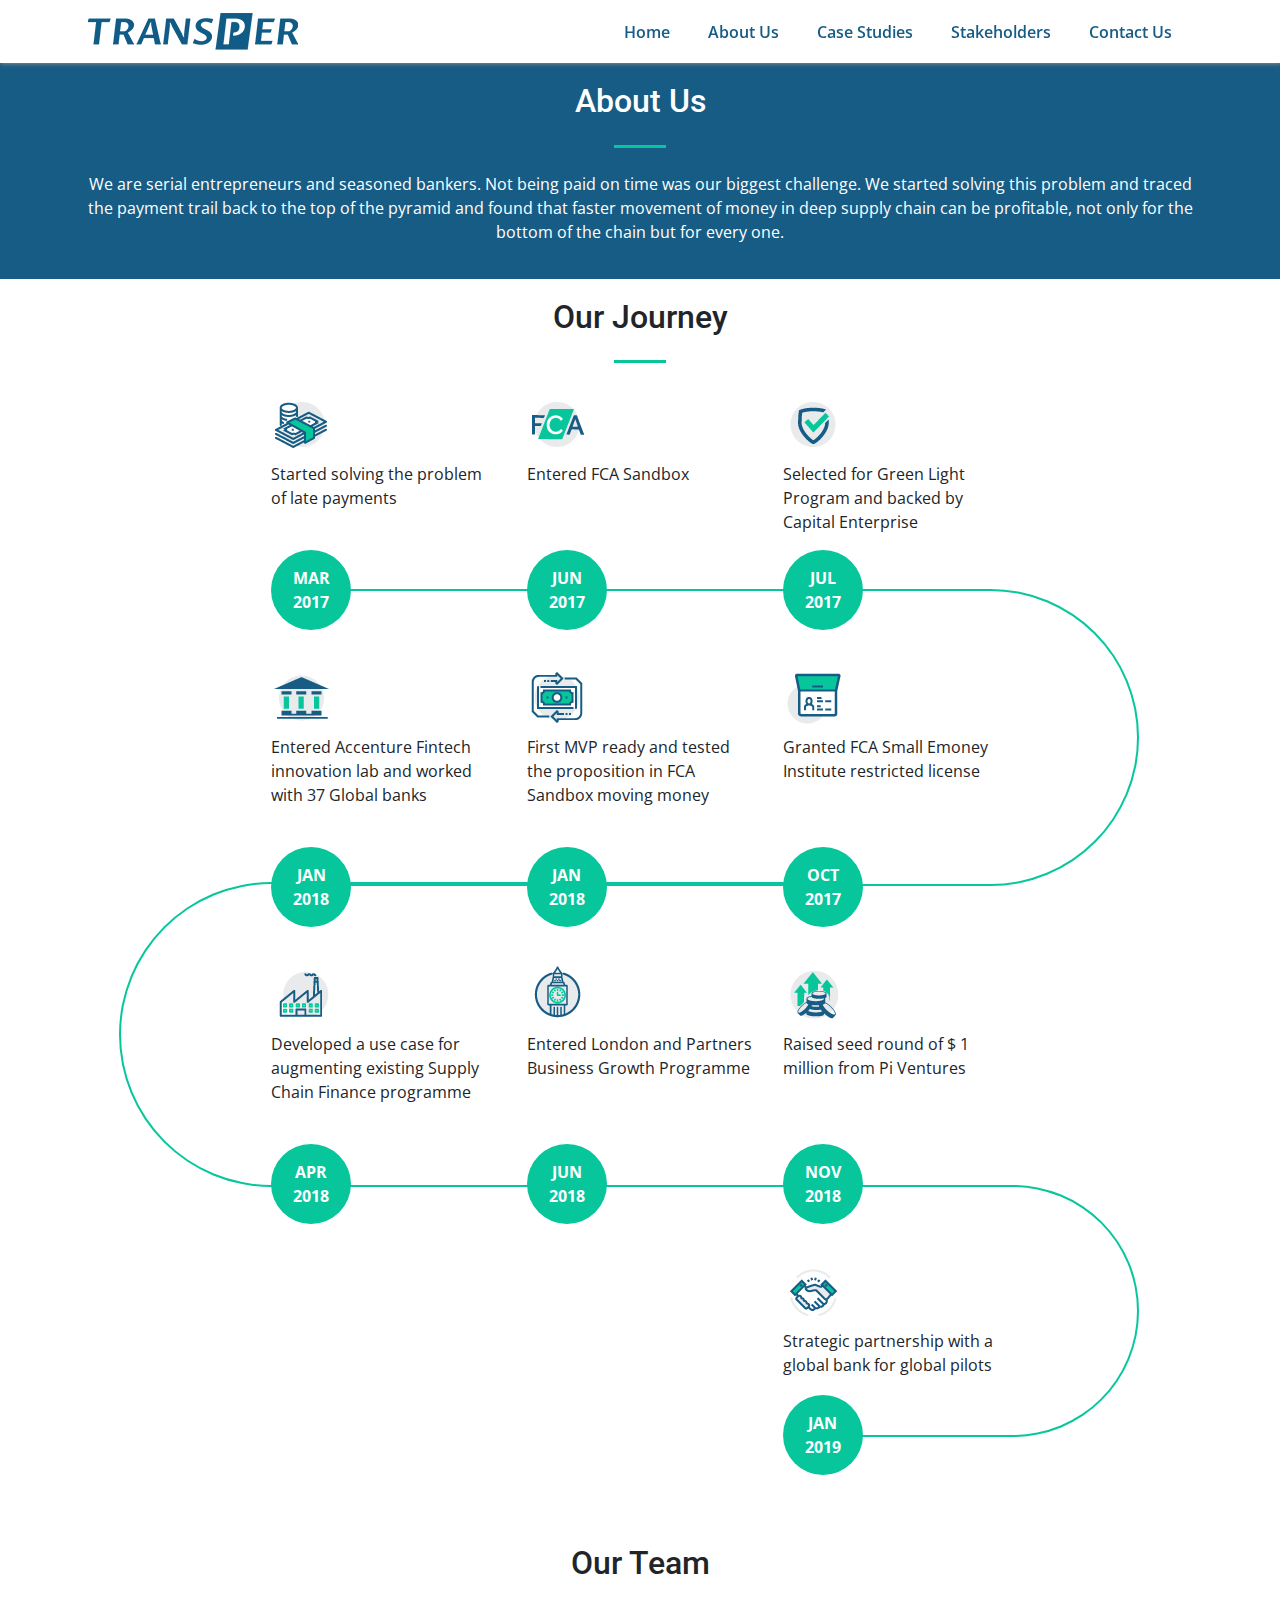
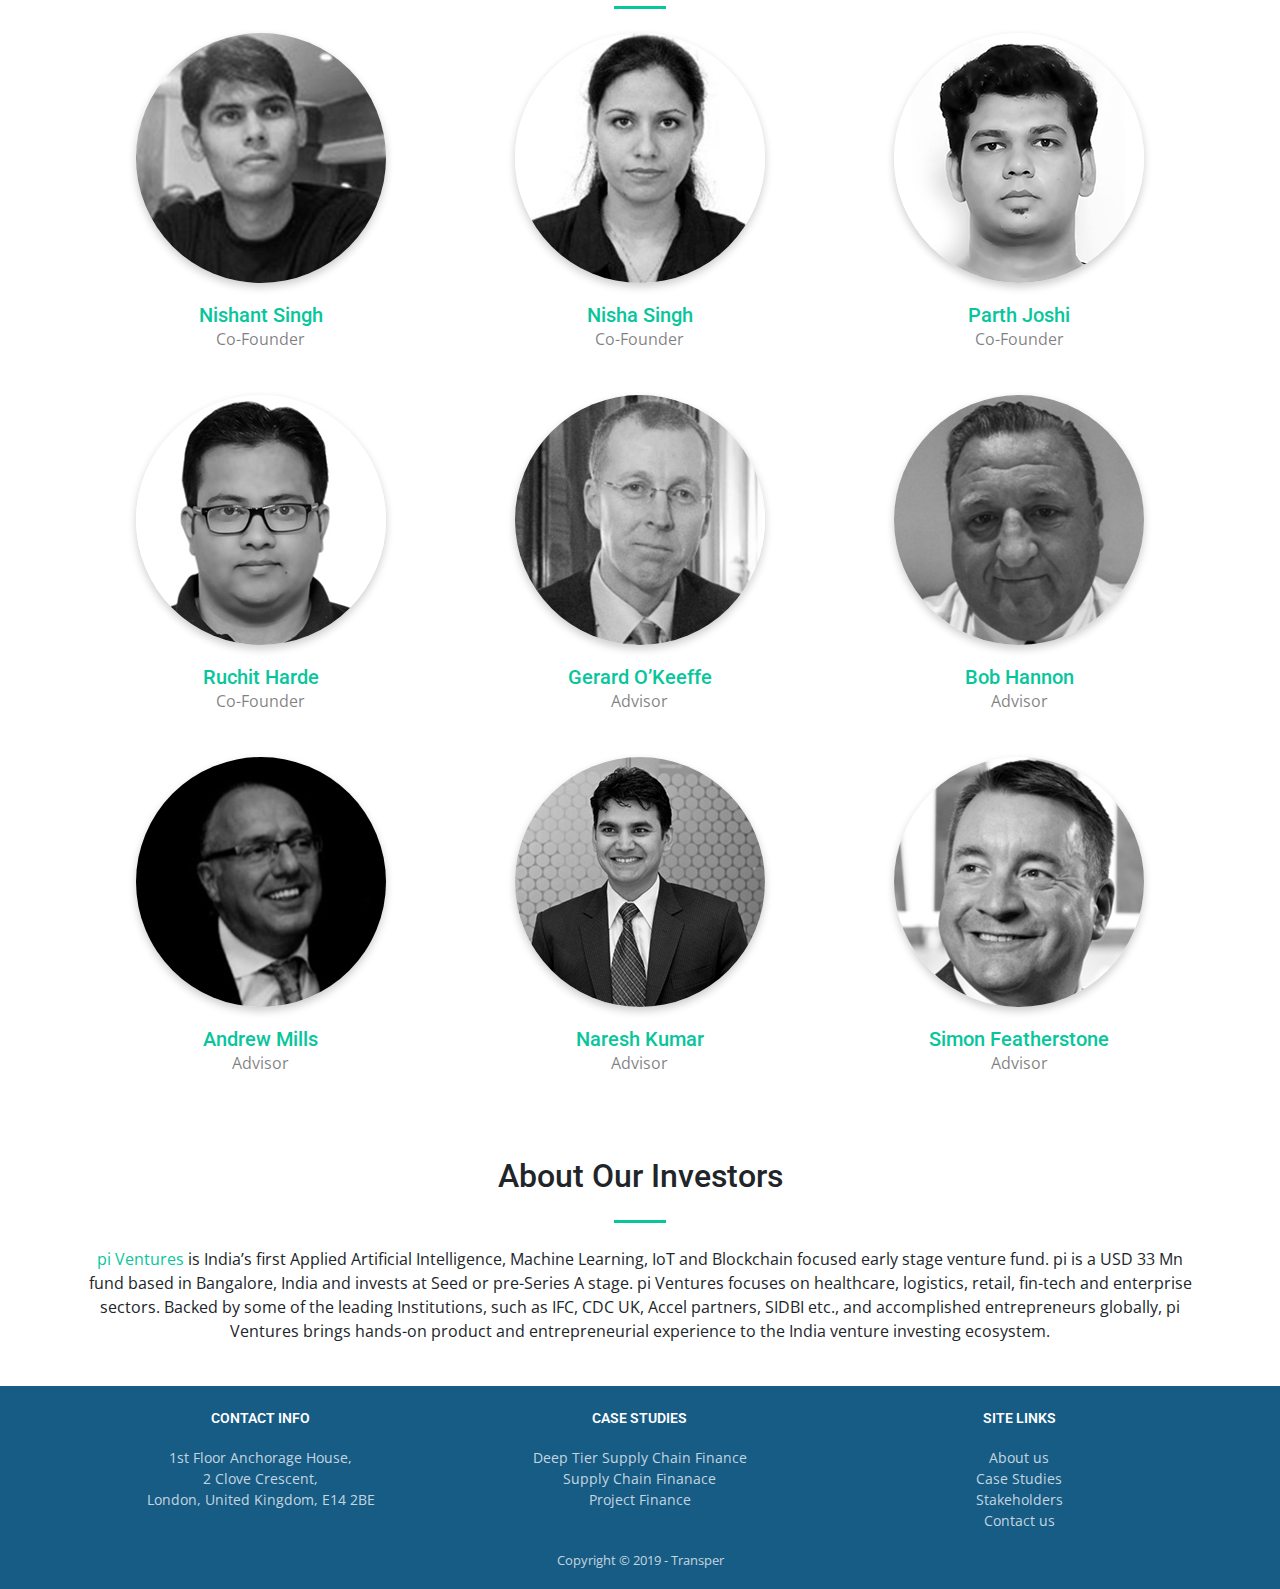
==== about-us.html @ e1b57c3a "Merge branch 'master' of https://github.com/teampumpkin/transper" ====
<!DOCTYPE html>
<html lang="en">

<head>

	<meta charset="utf-8">
	<meta name="viewport" content="width=device-width, initial-scale=1, shrink-to-fit=no">
	<meta name="description" content="">
	<meta name="author" content="">
	<link rel="shortcut icon" type="image/x-icon" href="./img/favicon.ico">
	<title>Transper</title>

	<!-- Font Awesome Icons -->
<!--	<link href="vendor/fontawesome-free/css/all.min.css" rel="stylesheet" type="text/css">-->
	<link href="https://fonts.googleapis.com/css?family=Roboto::400,600,700,800,300,100" rel="stylesheet">
	<link href="https://fonts.googleapis.com/css?family=Open+Sans:400,600,700,800,300,100" rel="stylesheet">
	<link href="css/creative.css" rel="stylesheet">
	<link media="screen and (max-device-width: 992px)" href="css/responsive.css" rel="stylesheet">

</head>

<style type="text/css">
	@media only screen and (min-width: 768px) {
		a.nav-link.js-scroll-trigger.remove-cursor {
			cursor: default !important;
			pointer-events: none !important;
		}
		.row.journeyTwo,
		.row.journeyFour {
			padding: 30px 0px;
		}
		.row.journeyOne,
		.row.journeyTwo,
		.row.journeyThree,
		.row.journeyFour {
			max-width: 768px;
			margin: 0 auto;
		}
		.journeyOne p.cta-text {
			min-height: 72px;
		}
		.journeyTwo p.cta-text,
		.journeyThree p.cta-text {
			min-height: 96px;
		}
		.sj-1,
		.sj-2,
		.sj-3,
		.sj-4 {
			position: relative;
			z-index: 2;
		}
		.sj-1::before {
			border: 2px solid #07c69b;
			border-radius: 0px 240px 240px 0px;
			content: '';
			width: 78%;
			display: block;
			min-height: 297px;
			position: absolute;
			top: 83%;
			right: 5%;
			border-left: 0px;
			z-index: 0;
		}
		.sj-2::before {
			border: 2px solid #07c69b;
			border-radius: 240px 0px 0px 240px;
			content: '';
			width: 65%;
			display: block;
			min-height: 305px;
			position: absolute;
			top: 77%;
			left: 3%;
			border-right: 0px;
			z-index: 0;
		}
		.sj-4::before {
			border: 2px solid #07c69b;
			border-radius: 0px 240px 240px 0px;
			content: '';
			width: 28%;
			display: block;
			min-height: 252px;
			position: absolute;
			top: -14%;
			right: 5%;
			border-left: 0px;
			z-index: 0;
		}
		p.cta-text {
			min-height: 50px;
		}
	}
	
	@media only screen and (max-width:768px) {
		.row.journeyOne .col-md-4,
		.row.journeyTwo .col-md-4,
		.row.journeyThree .col-md-4 {
			padding: 25px 0px;
		}
	}
	
	div#banner-text1 {
		width: 100%;
		background: #175c85;
		margin-top: 63px;
		padding: 1.2rem 0;
	}
	
	.dateSection {
		width: 80px;
		height: 80px;
		background: #07c69b;
		border-radius: 50%;
		color: #fff;
		font-weight: 700;
		text-align: center;
		padding-top: 16px;
	}
	
	section#team-section {
		padding: 1.2rem 0;
	}
			
		.team_membar .card-img-top {
			filter: gray;
			-webkit-filter: grayscale(1);
			filter: grayscale(1);
		}
	/*	Our Journey Section*/

</style>

<body id="page-top">
	<header id="header">
		<!-- Navigation -->
		<!--  <nav class="navbar navbar-expand-lg navbar-light fixed-top py-3" id="mainNav">
		</nav> -->
		<nav class="navbar navbar-expand-lg navbar-light fixed-top py-3 notHomePage" id="mainNav">
			<div class="container">
				<a class="navbar-brand" href="index.html"><img class="logo" src="./img/logo_final1.svg"></a>
				<button class="navbar-toggler navbar-toggler-right" type="button" data-toggle="collapse" data-target="#navbarResponsive" aria-controls="navbarResponsive" aria-expanded="false" aria-label="Toggle navigation">
					<span class="navbar-toggler-icon"></span>
				</button>
				<div class="collapse navbar-collapse" id="navbarResponsive">
					<ul class="navbar-nav ml-auto my-2 my-lg-0">
						<li class="nav-item">
							<a class="nav-link js-scroll-trigger bg-sweep-right" href="index.html">Home</a>
						</li>
						<li class="nav-item">
							<a class="nav-link js-scroll-trigger bg-sweep-right" href="about-us.html">About Us</a>
						</li>
						<li class="nav-item">
							<a class="nav-link js-scroll-trigger bg-sweep-right" href="case-studies.html">Case Studies</a>
						</li>
						<li class="nav-item">
							<a class="nav-link js-scroll-trigger bg-sweep-right" href="stakeholders-engagement.html">Stakeholders</a>
						</li>
						<li class="nav-item">
							<a class="nav-link js-scroll-trigger bg-sweep-right" href="contact-us.html">Contact Us</a>
						</li>
					</ul>
				</div>
			</div>
		</nav>
	</header>
	<!-- Masthead -->
	<header class="abtHead" id="">
		<div id="banner-text1">
			<div class="container">
				<h2 class="text-center mt-0 text-white">About Us</h2>
				<hr class="divider my-4">
				<p class="text-white text-center">
					We are serial entrepreneurs and seasoned bankers. Not being paid on time was our biggest challenge. We started solving this problem and traced the payment trail back to the top of the pyramid and found that faster movement of money in deep supply chain can be profitable, not only for the bottom of the chain but for every one.
				</p>
			</div>
		</div>
	</header>
	<!-----------------------team section ------------------->

	<section id="team-section" style="background: #fff; position: relative;">

		<div class="container">
			<div class="row">
				<div class="col-lg-12 align-self-end masthead">
					<h2 class="text-center mt-0">Our Journey</h2>
					<hr class="divider my-4">
				</div>
			</div>
		</div>
		<div class="container about-desktop">
			<div class="innerJourneySection">
				<div class="sj-1">
					<div class="row journeyOne">

						<div class="col-md-4">
							<div>
								<img src="img/journey/1.png" alt="Journey Icons" width="60">
								<p class="cta-text">Started solving the problem of late payments</p>
								<div class="dateSection">
									<span>MAR</span><br>
									<span>2017</span>
								</div>
							</div>
						</div>
						<div class="col-md-4">
							<img src="img/journey/2.png" alt="Journey Icons" width="60">
							<p class="cta-text">Entered FCA Sandbox</p>
							<div class="dateSection">
								<span>JUN</span><br>
								<span>2017</span>
							</div>
						</div>
						<div class="col-md-4">
							<img src="img/journey/3.png" alt="Journey Icons" width="60">
							<p class="cta-text">Selected for Green Light Program and backed by Capital Enterprise</p>
							<div class="dateSection">
								<span>JUL</span><br>
								<span>2017</span>
							</div>
						</div>
					</div>
				</div>
				<div class="sj-2">
					<div class="row journeyTwo">
						
						
						<div class="col-md-4">
							<img src="img/journey/6.png" alt="Journey Icons" width="60">
							<p class="cta-text">Entered Accenture Fintech innovation lab and worked with 37 Global banks</p>
							<div class="dateSection">
								<span>JAN</span><br>
								<span>2018</span>
							</div>
						</div>
						<div class="col-md-4">
							<img src="img/journey/5.png" alt="Journey Icons" width="60">
							<p class="cta-text">First MVP ready and tested the proposition in FCA Sandbox moving money</p>
							<div class="dateSection">
								<span>JAN</span><br>
								<span>2018</span>
							</div>
						</div>
						<div class="col-md-4">
							<div>
								<img src="img/journey/4.png" alt="Journey Icons" width="60">
								<p class="cta-text">Granted FCA Small Emoney Institute restricted license</p>
								<div class="dateSection">
									<span>OCT</span><br>
									<span>2017</span>
								</div>
							</div>
						</div>
					</div>
				</div>
				<div class="sj-3">
					<div class="row journeyThree">
						<div class="col-md-4">
							<div>
								<img src="img/journey/7.png" alt="Journey Icons" width="60">
								<p class="cta-text">Developed a use case for augmenting existing Supply Chain Finance programme</p>
								<div class="dateSection">
									<span>APR</span><br>
									<span>2018</span>
								</div>
							</div>
						</div>
						<div class="col-md-4">
							<img src="img/journey/8.png" alt="Journey Icons" width="60">
							<p class="cta-text">Entered London and Partners Business Growth Programme</p>
							<div class="dateSection">
								<span>JUN</span><br>
								<span>2018</span>
							</div>
						</div>
						<div class="col-md-4">
							<img src="img/journey/9.png" alt="Journey Icons" width="60">
							<p class="cta-text">Raised seed round of $ 1 million from Pi Ventures</p>
							<div class="dateSection">
								<span>NOV</span><br>
								<span>2018</span>
							</div>
						</div>
					</div>
				</div>
				<div class="sj-4">
					<div class="row journeyFour">
						<div class="col-md-4"></div>
						<div class="col-md-4"></div>
						<div class="col-md-4">
							<div>
								<img src="img/journey/10.png" alt="Journey Icons" width="60">
								<p class="cta-text">Strategic partnership with a global bank for global pilots</p>
								<div class="dateSection">
									<span>JAN</span><br>
									<span>2019</span>
								</div>
							</div>
						</div>
					</div>
				</div>
			</div>
		</div>
	</section>
	<!-- our team -->

	<section class="page-section" id="ourteam">
		<div class="col-lg-12 align-self-end masthead">
			<h2 class="text-center mt-0">Our Team</h2>
			<hr class="divider my-4">
		</div>
		<!-- Page Content -->
		<div class="container">
			<div class="row">
				<!-- Team Member 1 -->
				<div class="col-xl-4 col-md-6 mb-4">
					<div class="card border-0  team_membar">
						<a href="https://www.linkedin.com/in/7nishantt/" target="_blank">
							<img src="img/team/final/Nishant-Profile-Pic.jpg" class="card-img-top" alt="Nishant Singh Founder of Transper">
							<div class="card-body text-center">
								<h5 class="card-title mb-0">Nishant Singh</h5>
								<div class="card-text text-black-50">Co-Founder</div>
							</div>
						</a>
					</div>
				</div>
				<!-- Team Member 2 -->
				<div class="col-xl-4 col-md-6 mb-4">
					<div class="card border-0  team_membar">
						<a href="https://www.linkedin.com/in/nishatsingh/" target="_blank">
							<img src="img/team/final/Nisha-Profile-Pic.jpg" class="card-img-top" alt="Nisha Singh Co-Founder & Director of Transper">
							<div class="card-body text-center">
								<h5 class="card-title mb-0">Nisha Singh</h5>
								<div class="card-text text-black-50"> Co-Founder</div>
							</div>
						</a>
					</div>
				</div>
				
				<!-- Team Member 3 -->
				<div class="col-xl-4 col-md-6 mb-4">
					<div class="card border-0  team_membar">
						<a href="https://www.linkedin.com/company/transper/about/" target="_blank">
							<img src="img/team/final/Parth.jpg" class="card-img-top" alt="Parth Joshi Co-founder of Transper">
							<div class="card-body text-center">
								<h5 class="card-title mb-0"> Parth Joshi</h5>
								<div class="card-text text-black-50">Co-Founder </div>
							</div>
						</a>
					</div>
				</div>
				
				<!-- Team Member 4 -->
				<div class="col-xl-4 col-md-6 mb-4">
					<div class="card border-0  team_membar">
						<a href="https://www.linkedin.com/company/transper/about/" target="_blank">
							<img src="img/team/final/Ruchit.jpg" class="card-img-top" alt="Ruchit Harde Co-founder of Transper">
							<div class="card-body text-center">
								<h5 class="card-title mb-0"> Ruchit Harde</h5>
								<div class="card-text text-black-50">Co-Founder</div>
							</div>
						</a>
					</div>
				</div>
				
				<!-- Team Member 5 -->
				<div class="col-xl-4 col-md-6 mb-4">
					<div class="card border-0  team_membar">
						<a href="https://www.linkedin.com/in/gerokeeffe/?originalSubdomain=uk" target="_blank">
							<img src="img/team/final/Gerard.jpg" class="card-img-top" alt="Gerard O'Keeffe Advisor of Transper">
							<div class="card-body text-center">
								<h5 class="card-title mb-0">Gerard O&#146;Keeffe</h5>
								<div class="card-text text-black-50">Advisor</div>
							</div>
						</a>
					</div>
				</div>
				
				<!-- Team Member 6 -->
				<div class="col-xl-4 col-md-6 mb-4">
					<div class="card border-0  team_membar">
						<a href="https://www.linkedin.com/in/bob-hannon-92151715/" target="_blank">
							<img src="img/team/final/Bob.jpg" class="card-img-top" alt=" Bob Hannon Advisor of Transper">
							<div class="card-body text-center">
								<h5 class="card-title mb-0"> Bob Hannon</h5>
								<div class="card-text text-black-50">Advisor</div>
							</div>
						</a>
					</div>
				</div>
				<!-- Team Member 7 -->
				<div class="col-xl-4 col-md-6 mb-4">
					<div class="card border-0  team_membar">
						<a href="https://www.linkedin.com/in/andrew-mills-688238/" target="_blank">
							<img src="img/team/final/Andrew.jpg" class="card-img-top" alt="Andrew Mills Advisor of Transper">
							<div class="card-body text-center">
								<h5 class="card-title mb-0">Andrew Mills</h5>
								<div class="card-text text-black-50">Advisor</div>
							</div>
						</a>
					</div>
				</div>
				<!-- Team Member 8 -->
				<div class="col-xl-4 col-md-6 mb-4">
					<div class="card border-0  team_membar">
						<a href="https://www.linkedin.com/in/nareshkumar82/" target="_blank">
							<img src="img/team/final/Naresh-Kumar.jpg" class="card-img-top" alt="Naresh Kumar Advisor of Transper">
							<div class="card-body text-center">
								<h5 class="card-title mb-0">Naresh Kumar</h5>
								<div class="card-text text-black-50">Advisor</div>
							</div>
						</a>
					</div>
				</div>
				<!-- Team Member 9 -->
				<div class="col-xl-4 col-md-6 mb-4">
					<div class="card border-0  team_membar">
						<a href="https://www.linkedin.com/in/simon-featherstone-93b14552/" target="_blank">
							<img src="img/team/final/simon-featherstone.jpg" class="card-img-top" alt="Simon Featherstone Advisor of Transper">
							<div class="card-body text-center">
								<h5 class="card-title mb-0">Simon Featherstone</h5>
								<div class="card-text text-black-50">Advisor</div>
							</div>
						</a>
					</div>
				</div>
			</div>
			<!-- /.row -->
		</div>
	</section>

	<!-- our team -->

	<!-- /.container -->
	<section class="page-section" id="about">
		<div class="col-lg-12 align-self-end masthead">
			<h2 class="text-center mt-0">About Our Investors</h2>
			<hr class="divider my-4">
		</div>
		<div class="container">
			<div class="row justify-content-center">
				<div class="col-sm-12 ">
					<div class="row">
						<div class="col-lg-12 text-center">
							<p class="mb-4"><a href="http://www.piventures.in/" target="_blank">pi Ventures</a> is India’s first Applied Artificial Intelligence, Machine Learning, IoT and Blockchain focused early stage venture fund. pi is a USD 33 Mn fund based in Bangalore, India and invests at Seed or pre-Series A stage. pi Ventures focuses on healthcare, logistics, retail, fin-tech and enterprise sectors. Backed by some of the leading Institutions, such as IFC, CDC UK, Accel partners, SIDBI etc., and accomplished entrepreneurs globally, pi Ventures brings hands-on product and entrepreneurial experience to the India venture investing ecosystem.
							</p>

						</div>
					</div>
				</div>
			</div>
		</div>
	</section>
	<!-- Footer -->
	<footer class="bg-black py-5" id="footer">
		<div class="container">
				<div class="row">
					<div class="col-sm-4">
						<div class="footercontent">
							<h5 class="text-white">CONTACT INFO</h5>
							<p class="text-white-75">1st Floor Anchorage House, <br>2 Clove Crescent, <br>London, United Kingdom, E14 2BE</p>
						</div>
					</div>

					<div class="col-sm-4">
						<div class="footercontent footer-sec-2">
							<h5 class="text-white">CASE STUDIES</h5>
							<ul class="text-white-75">
								<li><a href="case-studies.html#transper-dtf" class="text-white-75">Deep Tier Supply Chain Finance</a></li>
								<li><a href="case-studies.html#transper-scf" class="text-white-75">Supply Chain Finanace</a></li>
								<li><a href="case-studies.html#transper-pf" class="text-white-75">Project Finance</a></li>
							</ul>
						</div>
					</div>

					<div class="col-sm-4">
						<div class="footercontent footer-sec-2">
							<h5 class="text-white">Site Links</h5>
							<ul class="text-white-75">
								<li><a href="about-us.html" class="text-white-75">About us</a></li>
								<li><a href="case-studies.html" class="text-white-75">Case Studies</a></li>
								<li><a href="stakeholders-engagement.html" class="text-white-75">Stakeholders</a></li>
								<li><a href="contact-us.html" class="text-white-75">Contact us</a></li>
							</ul>
						</div>
					</div>
				</div>
			<div class="small text-white-75 text-center">Copyright &copy; 2019 - Transper</div>
		</div>
	</footer>
	<!-- footer ends -->
	<!-- Bootstrap core JavaScript -->
	<script src="vendor/jquery/jquery.min.js"></script>
	<script src="vendor/bootstrap/js/bootstrap.bundle.min.js"></script>
	<script src="js/creative.js"></script>
</body>
</html>
---- vendor/fontawesome-free/css/all.min.css ----
.fa,.fab,.fal,.far,.fas{-moz-osx-font-smoothing:grayscale;-webkit-font-smoothing:antialiased;display:inline-block;font-style:normal;font-variant:normal;text-rendering:auto;line-height:1}.fa-lg{font-size:1.33333em;line-height:.75em;vertical-align:-.0667em}.fa-xs{font-size:.75em}.fa-sm{font-size:.875em}.fa-1x{font-size:1em}.fa-2x{font-size:2em}.fa-3x{font-size:3em}.fa-4x{font-size:4em}.fa-5x{font-size:5em}.fa-6x{font-size:6em}.fa-7x{font-size:7em}.fa-8x{font-size:8em}.fa-9x{font-size:9em}.fa-10x{font-size:10em}.fa-fw{text-align:center;width:1.25em}.fa-ul{list-style-type:none;margin-left:2.5em;padding-left:0}.fa-ul>li{position:relative}.fa-li{left:-2em;position:absolute;text-align:center;width:2em;line-height:inherit}.fa-border{border:.08em solid #eee;border-radius:.1em;padding:.2em .25em .15em}.fa-pull-left{float:left}.fa-pull-right{float:right}.fa.fa-pull-left,.fab.fa-pull-left,.fal.fa-pull-left,.far.fa-pull-left,.fas.fa-pull-left{margin-right:.3em}.fa.fa-pull-right,.fab.fa-pull-right,.fal.fa-pull-right,.far.fa-pull-right,.fas.fa-pull-right{margin-left:.3em}.fa-spin{animation:fa-spin 2s infinite linear}.fa-pulse{animation:fa-spin 1s infinite steps(8)}@keyframes fa-spin{0%{transform:rotate(0deg)}to{transform:rotate(1turn)}}.fa-rotate-90{-ms-filter:"progid:DXImageTransform.Microsoft.BasicImage(rotation=1)";transform:rotate(90deg)}.fa-rotate-180{-ms-filter:"progid:DXImageTransform.Microsoft.BasicImage(rotation=2)";transform:rotate(180deg)}.fa-rotate-270{-ms-filter:"progid:DXImageTransform.Microsoft.BasicImage(rotation=3)";transform:rotate(270deg)}.fa-flip-horizontal{-ms-filter:"progid:DXImageTransform.Microsoft.BasicImage(rotation=0, mirror=1)";transform:scaleX(-1)}.fa-flip-vertical{transform:scaleY(-1)}.fa-flip-both,.fa-flip-horizontal.fa-flip-vertical,.fa-flip-vertical{-ms-filter:"progid:DXImageTransform.Microsoft.BasicImage(rotation=2, mirror=1)"}.fa-flip-both,.fa-flip-horizontal.fa-flip-vertical{transform:scale(-1)}:root .fa-flip-both,:root .fa-flip-horizontal,:root .fa-flip-vertical,:root .fa-rotate-90,:root .fa-rotate-180,:root .fa-rotate-270{filter:none}.fa-stack{display:inline-block;height:2em;line-height:2em;position:relative;vertical-align:middle;width:2.5em}.fa-stack-1x,.fa-stack-2x{left:0;position:absolute;text-align:center;width:100%}.fa-stack-1x{line-height:inherit}.fa-stack-2x{font-size:2em}.fa-inverse{color:#fff}.fa-500px:before{content:"\f26e"}.fa-accessible-icon:before{content:"\f368"}.fa-accusoft:before{content:"\f369"}.fa-acquisitions-incorporated:before{content:"\f6af"}.fa-ad:before{content:"\f641"}.fa-address-book:before{content:"\f2b9"}.fa-address-card:before{content:"\f2bb"}.fa-adjust:before{content:"\f042"}.fa-adn:before{content:"\f170"}.fa-adobe:before{content:"\f778"}.fa-adversal:before{content:"\f36a"}.fa-affiliatetheme:before{content:"\f36b"}.fa-air-freshener:before{content:"\f5d0"}.fa-algolia:before{content:"\f36c"}.fa-align-center:before{content:"\f037"}.fa-align-justify:before{content:"\f039"}.fa-align-left:before{content:"\f036"}.fa-align-right:before{content:"\f038"}.fa-alipay:before{content:"\f642"}.fa-allergies:before{content:"\f461"}.fa-amazon:before{content:"\f270"}.fa-amazon-pay:before{content:"\f42c"}.fa-ambulance:before{content:"\f0f9"}.fa-american-sign-language-interpreting:before{content:"\f2a3"}.fa-amilia:before{content:"\f36d"}.fa-anchor:before{content:"\f13d"}.fa-android:before{content:"\f17b"}.fa-angellist:before{content:"\f209"}.fa-angle-double-down:before{content:"\f103"}.fa-angle-double-left:before{content:"\f100"}.fa-angle-double-right:before{content:"\f101"}.fa-angle-double-up:before{content:"\f102"}.fa-angle-down:before{content:"\f107"}.fa-angle-left:before{content:"\f104"}.fa-angle-right:before{content:"\f105"}.fa-angle-up:before{content:"\f106"}.fa-angry:before{content:"\f556"}.fa-angrycreative:before{content:"\f36e"}.fa-angular:before{content:"\f420"}.fa-ankh:before{content:"\f644"}.fa-app-store:before{content:"\f36f"}.fa-app-store-ios:before{content:"\f370"}.fa-apper:before{content:"\f371"}.fa-apple:before{content:"\f179"}.fa-apple-alt:before{content:"\f5d1"}.fa-apple-pay:before{content:"\f415"}.fa-archive:before{content:"\f187"}.fa-archway:before{content:"\f557"}.fa-arrow-alt-circle-down:before{content:"\f358"}.fa-arrow-alt-circle-left:before{content:"\f359"}.fa-arrow-alt-circle-right:before{content:"\f35a"}.fa-arrow-alt-circle-up:before{content:"\f35b"}.fa-arrow-circle-down:before{content:"\f0ab"}.fa-arrow-circle-left:before{content:"\f0a8"}.fa-arrow-circle-right:before{content:"\f0a9"}.fa-arrow-circle-up:before{content:"\f0aa"}.fa-arrow-down:before{content:"\f063"}.fa-arrow-left:before{content:"\f060"}.fa-arrow-right:before{content:"\f061"}.fa-arrow-up:before{content:"\f062"}.fa-arrows-alt:before{content:"\f0b2"}.fa-arrows-alt-h:before{content:"\f337"}.fa-arrows-alt-v:before{content:"\f338"}.fa-artstation:before{content:"\f77a"}.fa-assistive-listening-systems:before{content:"\f2a2"}.fa-asterisk:before{content:"\f069"}.fa-asymmetrik:before{content:"\f372"}.fa-at:before{content:"\f1fa"}.fa-atlas:before{content:"\f558"}.fa-atlassian:before{content:"\f77b"}.fa-atom:before{content:"\f5d2"}.fa-audible:before{content:"\f373"}.fa-audio-description:before{content:"\f29e"}.fa-autoprefixer:before{content:"\f41c"}.fa-avianex:before{content:"\f374"}.fa-aviato:before{content:"\f421"}.fa-award:before{content:"\f559"}.fa-aws:before{content:"\f375"}.fa-baby:before{content:"\f77c"}.fa-baby-carriage:before{content:"\f77d"}.fa-backspace:before{content:"\f55a"}.fa-backward:before{content:"\f04a"}.fa-bacon:before{content:"\f7e5"}.fa-balance-scale:before{content:"\f24e"}.fa-ban:before{content:"\f05e"}.fa-band-aid:before{content:"\f462"}.fa-bandcamp:before{content:"\f2d5"}.fa-barcode:before{content:"\f02a"}.fa-bars:before{content:"\f0c9"}.fa-baseball-ball:before{content:"\f433"}.fa-basketball-ball:before{content:"\f434"}.fa-bath:before{content:"\f2cd"}.fa-battery-empty:before{content:"\f244"}.fa-battery-full:before{content:"\f240"}.fa-battery-half:before{content:"\f242"}.fa-battery-quarter:before{content:"\f243"}.fa-battery-three-quarters:before{content:"\f241"}.fa-bed:before{content:"\f236"}.fa-beer:before{content:"\f0fc"}.fa-behance:before{content:"\f1b4"}.fa-behance-square:before{content:"\f1b5"}.fa-bell:before{content:"\f0f3"}.fa-bell-slash:before{content:"\f1f6"}.fa-bezier-curve:before{content:"\f55b"}.fa-bible:before{content:"\f647"}.fa-bicycle:before{content:"\f206"}.fa-bimobject:before{content:"\f378"}.fa-binoculars:before{content:"\f1e5"}.fa-biohazard:before{content:"\f780"}.fa-birthday-cake:before{content:"\f1fd"}.fa-bitbucket:before{content:"\f171"}.fa-bitcoin:before{content:"\f379"}.fa-bity:before{content:"\f37a"}.fa-black-tie:before{content:"\f27e"}.fa-blackberry:before{content:"\f37b"}.fa-blender:before{content:"\f517"}.fa-blender-phone:before{content:"\f6b6"}.fa-blind:before{content:"\f29d"}.fa-blog:before{content:"\f781"}.fa-blogger:before{content:"\f37c"}.fa-blogger-b:before{content:"\f37d"}.fa-bluetooth:before{content:"\f293"}.fa-bluetooth-b:before{content:"\f294"}.fa-bold:before{content:"\f032"}.fa-bolt:before{content:"\f0e7"}.fa-bomb:before{content:"\f1e2"}.fa-bone:before{content:"\f5d7"}.fa-bong:before{content:"\f55c"}.fa-book:before{content:"\f02d"}.fa-book-dead:before{content:"\f6b7"}.fa-book-medical:before{content:"\f7e6"}.fa-book-open:before{content:"\f518"}.fa-book-reader:before{content:"\f5da"}.fa-bookmark:before{content:"\f02e"}.fa-bowling-ball:before{content:"\f436"}.fa-box:before{content:"\f466"}.fa-box-open:before{content:"\f49e"}.fa-boxes:before{content:"\f468"}.fa-braille:before{content:"\f2a1"}.fa-brain:before{content:"\f5dc"}.fa-bread-slice:before{content:"\f7ec"}.fa-briefcase:before{content:"\f0b1"}.fa-briefcase-medical:before{content:"\f469"}.fa-broadcast-tower:before{content:"\f519"}.fa-broom:before{content:"\f51a"}.fa-brush:before{content:"\f55d"}.fa-btc:before{content:"\f15a"}.fa-bug:before{content:"\f188"}.fa-building:before{content:"\f1ad"}.fa-bullhorn:before{content:"\f0a1"}.fa-bullseye:before{content:"\f140"}.fa-burn:before{content:"\f46a"}.fa-buromobelexperte:before{content:"\f37f"}.fa-bus:before{content:"\f207"}.fa-bus-alt:before{content:"\f55e"}.fa-business-time:before{content:"\f64a"}.fa-buysellads:before{content:"\f20d"}.fa-calculator:before{content:"\f1ec"}.fa-calendar:before{content:"\f133"}.fa-calendar-alt:before{content:"\f073"}.fa-calendar-check:before{content:"\f274"}.fa-calendar-day:before{content:"\f783"}.fa-calendar-minus:before{content:"\f272"}.fa-calendar-plus:before{content:"\f271"}.fa-calendar-times:before{content:"\f273"}.fa-calendar-week:before{content:"\f784"}.fa-camera:before{content:"\f030"}.fa-camera-retro:before{content:"\f083"}.fa-campground:before{content:"\f6bb"}.fa-canadian-maple-leaf:before{content:"\f785"}.fa-candy-cane:before{content:"\f786"}.fa-cannabis:before{content:"\f55f"}.fa-capsules:before{content:"\f46b"}.fa-car:before{content:"\f1b9"}.fa-car-alt:before{content:"\f5de"}.fa-car-battery:before{content:"\f5df"}.fa-car-crash:before{content:"\f5e1"}.fa-car-side:before{content:"\f5e4"}.fa-caret-down:before{content:"\f0d7"}.fa-caret-left:before{content:"\f0d9"}.fa-caret-right:before{content:"\f0da"}.fa-caret-square-down:before{content:"\f150"}.fa-caret-square-left:before{content:"\f191"}.fa-caret-square-right:before{content:"\f152"}.fa-caret-square-up:before{content:"\f151"}.fa-caret-up:before{content:"\f0d8"}.fa-carrot:before{content:"\f787"}.fa-cart-arrow-down:before{content:"\f218"}.fa-cart-plus:before{content:"\f217"}.fa-cash-register:before{content:"\f788"}.fa-cat:before{content:"\f6be"}.fa-cc-amazon-pay:before{content:"\f42d"}.fa-cc-amex:before{content:"\f1f3"}.fa-cc-apple-pay:before{content:"\f416"}.fa-cc-diners-club:before{content:"\f24c"}.fa-cc-discover:before{content:"\f1f2"}.fa-cc-jcb:before{content:"\f24b"}.fa-cc-mastercard:before{content:"\f1f1"}.fa-cc-paypal:before{content:"\f1f4"}.fa-cc-stripe:before{content:"\f1f5"}.fa-cc-visa:before{content:"\f1f0"}.fa-centercode:before{content:"\f380"}.fa-centos:before{content:"\f789"}.fa-certificate:before{content:"\f0a3"}.fa-chair:before{content:"\f6c0"}.fa-chalkboard:before{content:"\f51b"}.fa-chalkboard-teacher:before{content:"\f51c"}.fa-charging-station:before{content:"\f5e7"}.fa-chart-area:before{content:"\f1fe"}.fa-chart-bar:before{content:"\f080"}.fa-chart-line:before{content:"\f201"}.fa-chart-pie:before{content:"\f200"}.fa-check:before{content:"\f00c"}.fa-check-circle:before{content:"\f058"}.fa-check-double:before{content:"\f560"}.fa-check-square:before{content:"\f14a"}.fa-cheese:before{content:"\f7ef"}.fa-chess:before{content:"\f439"}.fa-chess-bishop:before{content:"\f43a"}.fa-chess-board:before{content:"\f43c"}.fa-chess-king:before{content:"\f43f"}.fa-chess-knight:before{content:"\f441"}.fa-chess-pawn:before{content:"\f443"}.fa-chess-queen:before{content:"\f445"}.fa-chess-rook:before{content:"\f447"}.fa-chevron-circle-down:before{content:"\f13a"}.fa-chevron-circle-left:before{content:"\f137"}.fa-chevron-circle-right:before{content:"\f138"}.fa-chevron-circle-up:before{content:"\f139"}.fa-chevron-down:before{content:"\f078"}.fa-chevron-left:before{content:"\f053"}.fa-chevron-right:before{content:"\f054"}.fa-chevron-up:before{content:"\f077"}.fa-child:before{content:"\f1ae"}.fa-chrome:before{content:"\f268"}.fa-church:before{content:"\f51d"}.fa-circle:before{content:"\f111"}.fa-circle-notch:before{content:"\f1ce"}.fa-city:before{content:"\f64f"}.fa-clinic-medical:before{content:"\f7f2"}.fa-clipboard:before{content:"\f328"}.fa-clipboard-check:before{content:"\f46c"}.fa-clipboard-list:before{content:"\f46d"}.fa-clock:before{content:"\f017"}.fa-clone:before{content:"\f24d"}.fa-closed-captioning:before{content:"\f20a"}.fa-cloud:before{content:"\f0c2"}.fa-cloud-download-alt:before{content:"\f381"}.fa-cloud-meatball:before{content:"\f73b"}.fa-cloud-moon:before{content:"\f6c3"}.fa-cloud-moon-rain:before{content:"\f73c"}.fa-cloud-rain:before{content:"\f73d"}.fa-cloud-showers-heavy:before{content:"\f740"}.fa-cloud-sun:before{content:"\f6c4"}.fa-cloud-sun-rain:before{content:"\f743"}.fa-cloud-upload-alt:before{content:"\f382"}.fa-cloudscale:before{content:"\f383"}.fa-cloudsmith:before{content:"\f384"}.fa-cloudversify:before{content:"\f385"}.fa-cocktail:before{content:"\f561"}.fa-code:before{content:"\f121"}.fa-code-branch:before{content:"\f126"}.fa-codepen:before{content:"\f1cb"}.fa-codiepie:before{content:"\f284"}.fa-coffee:before{content:"\f0f4"}.fa-cog:before{content:"\f013"}.fa-cogs:before{content:"\f085"}.fa-coins:before{content:"\f51e"}.fa-columns:before{content:"\f0db"}.fa-comment:before{content:"\f075"}.fa-comment-alt:before{content:"\f27a"}.fa-comment-dollar:before{content:"\f651"}.fa-comment-dots:before{content:"\f4ad"}.fa-comment-medical:before{content:"\f7f5"}.fa-comment-slash:before{content:"\f4b3"}.fa-comments:before{content:"\f086"}.fa-comments-dollar:before{content:"\f653"}.fa-compact-disc:before{content:"\f51f"}.fa-compass:before{content:"\f14e"}.fa-compress:before{content:"\f066"}.fa-compress-arrows-alt:before{content:"\f78c"}.fa-concierge-bell:before{content:"\f562"}.fa-confluence:before{content:"\f78d"}.fa-connectdevelop:before{content:"\f20e"}.fa-contao:before{content:"\f26d"}.fa-cookie:before{content:"\f563"}.fa-cookie-bite:before{content:"\f564"}.fa-copy:before{content:"\f0c5"}.fa-copyright:before{content:"\f1f9"}.fa-couch:before{content:"\f4b8"}.fa-cpanel:before{content:"\f388"}.fa-creative-commons:before{content:"\f25e"}.fa-creative-commons-by:before{content:"\f4e7"}.fa-creative-commons-nc:before{content:"\f4e8"}.fa-creative-commons-nc-eu:before{content:"\f4e9"}.fa-creative-commons-nc-jp:before{content:"\f4ea"}.fa-creative-commons-nd:before{content:"\f4eb"}.fa-creative-commons-pd:before{content:"\f4ec"}.fa-creative-commons-pd-alt:before{content:"\f4ed"}.fa-creative-commons-remix:before{content:"\f4ee"}.fa-creative-commons-sa:before{content:"\f4ef"}.fa-creative-commons-sampling:before{content:"\f4f0"}.fa-creative-commons-sampling-plus:before{content:"\f4f1"}.fa-creative-commons-share:before{content:"\f4f2"}.fa-creative-commons-zero:before{content:"\f4f3"}.fa-credit-card:before{content:"\f09d"}.fa-critical-role:before{content:"\f6c9"}.fa-crop:before{content:"\f125"}.fa-crop-alt:before{content:"\f565"}.fa-cross:before{content:"\f654"}.fa-crosshairs:before{content:"\f05b"}.fa-crow:before{content:"\f520"}.fa-crown:before{content:"\f521"}.fa-crutch:before{content:"\f7f7"}.fa-css3:before{content:"\f13c"}.fa-css3-alt:before{content:"\f38b"}.fa-cube:before{content:"\f1b2"}.fa-cubes:before{content:"\f1b3"}.fa-cut:before{content:"\f0c4"}.fa-cuttlefish:before{content:"\f38c"}.fa-d-and-d:before{content:"\f38d"}.fa-d-and-d-beyond:before{content:"\f6ca"}.fa-dashcube:before{content:"\f210"}.fa-database:before{content:"\f1c0"}.fa-deaf:before{content:"\f2a4"}.fa-delicious:before{content:"\f1a5"}.fa-democrat:before{content:"\f747"}.fa-deploydog:before{content:"\f38e"}.fa-deskpro:before{content:"\f38f"}.fa-desktop:before{content:"\f108"}.fa-dev:before{content:"\f6cc"}.fa-deviantart:before{content:"\f1bd"}.fa-dharmachakra:before{content:"\f655"}.fa-dhl:before{content:"\f790"}.fa-diagnoses:before{content:"\f470"}.fa-diaspora:before{content:"\f791"}.fa-dice:before{content:"\f522"}.fa-dice-d20:before{content:"\f6cf"}.fa-dice-d6:before{content:"\f6d1"}.fa-dice-five:before{content:"\f523"}.fa-dice-four:before{content:"\f524"}.fa-dice-one:before{content:"\f525"}.fa-dice-six:before{content:"\f526"}.fa-dice-three:before{content:"\f527"}.fa-dice-two:before{content:"\f528"}.fa-digg:before{content:"\f1a6"}.fa-digital-ocean:before{content:"\f391"}.fa-digital-tachograph:before{content:"\f566"}.fa-directions:before{content:"\f5eb"}.fa-discord:before{content:"\f392"}.fa-discourse:before{content:"\f393"}.fa-divide:before{content:"\f529"}.fa-dizzy:before{content:"\f567"}.fa-dna:before{content:"\f471"}.fa-dochub:before{content:"\f394"}.fa-docker:before{content:"\f395"}.fa-dog:before{content:"\f6d3"}.fa-dollar-sign:before{content:"\f155"}.fa-dolly:before{content:"\f472"}.fa-dolly-flatbed:before{content:"\f474"}.fa-donate:before{content:"\f4b9"}.fa-door-closed:before{content:"\f52a"}.fa-door-open:before{content:"\f52b"}.fa-dot-circle:before{content:"\f192"}.fa-dove:before{content:"\f4ba"}.fa-download:before{content:"\f019"}.fa-draft2digital:before{content:"\f396"}.fa-drafting-compass:before{content:"\f568"}.fa-dragon:before{content:"\f6d5"}.fa-draw-polygon:before{content:"\f5ee"}.fa-dribbble:before{content:"\f17d"}.fa-dribbble-square:before{content:"\f397"}.fa-dropbox:before{content:"\f16b"}.fa-drum:before{content:"\f569"}.fa-drum-steelpan:before{content:"\f56a"}.fa-drumstick-bite:before{content:"\f6d7"}.fa-drupal:before{content:"\f1a9"}.fa-dumbbell:before{content:"\f44b"}.fa-dumpster:before{content:"\f793"}.fa-dumpster-fire:before{content:"\f794"}.fa-dungeon:before{content:"\f6d9"}.fa-dyalog:before{content:"\f399"}.fa-earlybirds:before{content:"\f39a"}.fa-ebay:before{content:"\f4f4"}.fa-edge:before{content:"\f282"}.fa-edit:before{content:"\f044"}.fa-egg:before{content:"\f7fb"}.fa-eject:before{content:"\f052"}.fa-elementor:before{content:"\f430"}.fa-ellipsis-h:before{content:"\f141"}.fa-ellipsis-v:before{content:"\f142"}.fa-ello:before{content:"\f5f1"}.fa-ember:before{content:"\f423"}.fa-empire:before{content:"\f1d1"}.fa-envelope:before{content:"\f0e0"}.fa-envelope-open:before{content:"\f2b6"}.fa-envelope-open-text:before{content:"\f658"}.fa-envelope-square:before{content:"\f199"}.fa-envira:before{content:"\f299"}.fa-equals:before{content:"\f52c"}.fa-eraser:before{content:"\f12d"}.fa-erlang:before{content:"\f39d"}.fa-ethereum:before{content:"\f42e"}.fa-ethernet:before{content:"\f796"}.fa-etsy:before{content:"\f2d7"}.fa-euro-sign:before{content:"\f153"}.fa-exchange-alt:before{content:"\f362"}.fa-exclamation:before{content:"\f12a"}.fa-exclamation-circle:before{content:"\f06a"}.fa-exclamation-triangle:before{content:"\f071"}.fa-expand:before{content:"\f065"}.fa-expand-arrows-alt:before{content:"\f31e"}.fa-expeditedssl:before{content:"\f23e"}.fa-external-link-alt:before{content:"\f35d"}.fa-external-link-square-alt:before{content:"\f360"}.fa-eye:before{content:"\f06e"}.fa-eye-dropper:before{content:"\f1fb"}.fa-eye-slash:before{content:"\f070"}.fa-facebook:before{content:"\f09a"}.fa-facebook-f:before{content:"\f39e"}.fa-facebook-messenger:before{content:"\f39f"}.fa-facebook-square:before{content:"\f082"}.fa-fantasy-flight-games:before{content:"\f6dc"}.fa-fast-backward:before{content:"\f049"}.fa-fast-forward:before{content:"\f050"}.fa-fax:before{content:"\f1ac"}.fa-feather:before{content:"\f52d"}.fa-feather-alt:before{content:"\f56b"}.fa-fedex:before{content:"\f797"}.fa-fedora:before{content:"\f798"}.fa-female:before{content:"\f182"}.fa-fighter-jet:before{content:"\f0fb"}.fa-figma:before{content:"\f799"}.fa-file:before{content:"\f15b"}.fa-file-alt:before{content:"\f15c"}.fa-file-archive:before{content:"\f1c6"}.fa-file-audio:before{content:"\f1c7"}.fa-file-code:before{content:"\f1c9"}.fa-file-contract:before{content:"\f56c"}.fa-file-csv:before{content:"\f6dd"}.fa-file-download:before{content:"\f56d"}.fa-file-excel:before{content:"\f1c3"}.fa-file-export:before{content:"\f56e"}.fa-file-image:before{content:"\f1c5"}.fa-file-import:before{content:"\f56f"}.fa-file-invoice:before{content:"\f570"}.fa-file-invoice-dollar:before{content:"\f571"}.fa-file-medical:before{content:"\f477"}.fa-file-medical-alt:before{content:"\f478"}.fa-file-pdf:before{content:"\f1c1"}.fa-file-powerpoint:before{content:"\f1c4"}.fa-file-prescription:before{content:"\f572"}.fa-file-signature:before{content:"\f573"}.fa-file-upload:before{content:"\f574"}.fa-file-video:before{content:"\f1c8"}.fa-file-word:before{content:"\f1c2"}.fa-fill:before{content:"\f575"}.fa-fill-drip:before{content:"\f576"}.fa-film:before{content:"\f008"}.fa-filter:before{content:"\f0b0"}.fa-fingerprint:before{content:"\f577"}.fa-fire:before{content:"\f06d"}.fa-fire-alt:before{content:"\f7e4"}.fa-fire-extinguisher:before{content:"\f134"}.fa-firefox:before{content:"\f269"}.fa-first-aid:before{content:"\f479"}.fa-first-order:before{content:"\f2b0"}.fa-first-order-alt:before{content:"\f50a"}.fa-firstdraft:before{content:"\f3a1"}.fa-fish:before{content:"\f578"}.fa-fist-raised:before{content:"\f6de"}.fa-flag:before{content:"\f024"}.fa-flag-checkered:before{content:"\f11e"}.fa-flag-usa:before{content:"\f74d"}.fa-flask:before{content:"\f0c3"}.fa-flickr:before{content:"\f16e"}.fa-flipboard:before{content:"\f44d"}.fa-flushed:before{content:"\f579"}.fa-fly:before{content:"\f417"}.fa-folder:before{content:"\f07b"}.fa-folder-minus:before{content:"\f65d"}.fa-folder-open:before{content:"\f07c"}.fa-folder-plus:before{content:"\f65e"}.fa-font:before{content:"\f031"}.fa-font-awesome:before{content:"\f2b4"}.fa-font-awesome-alt:before{content:"\f35c"}.fa-font-awesome-flag:before{content:"\f425"}.fa-font-awesome-logo-full:before{content:"\f4e6"}.fa-fonticons:before{content:"\f280"}.fa-fonticons-fi:before{content:"\f3a2"}.fa-football-ball:before{content:"\f44e"}.fa-fort-awesome:before{content:"\f286"}.fa-fort-awesome-alt:before{content:"\f3a3"}.fa-forumbee:before{content:"\f211"}.fa-forward:before{content:"\f04e"}.fa-foursquare:before{content:"\f180"}.fa-free-code-camp:before{content:"\f2c5"}.fa-freebsd:before{content:"\f3a4"}.fa-frog:before{content:"\f52e"}.fa-frown:before{content:"\f119"}.fa-frown-open:before{content:"\f57a"}.fa-fulcrum:before{content:"\f50b"}.fa-funnel-dollar:before{content:"\f662"}.fa-futbol:before{content:"\f1e3"}.fa-galactic-republic:before{content:"\f50c"}.fa-galactic-senate:before{content:"\f50d"}.fa-gamepad:before{content:"\f11b"}.fa-gas-pump:before{content:"\f52f"}.fa-gavel:before{content:"\f0e3"}.fa-gem:before{content:"\f3a5"}.fa-genderless:before{content:"\f22d"}.fa-get-pocket:before{content:"\f265"}.fa-gg:before{content:"\f260"}.fa-gg-circle:before{content:"\f261"}.fa-ghost:before{content:"\f6e2"}.fa-gift:before{content:"\f06b"}.fa-gifts:before{content:"\f79c"}.fa-git:before{content:"\f1d3"}.fa-git-square:before{content:"\f1d2"}.fa-github:before{content:"\f09b"}.fa-github-alt:before{content:"\f113"}.fa-github-square:before{content:"\f092"}.fa-gitkraken:before{content:"\f3a6"}.fa-gitlab:before{content:"\f296"}.fa-gitter:before{content:"\f426"}.fa-glass-cheers:before{content:"\f79f"}.fa-glass-martini:before{content:"\f000"}.fa-glass-martini-alt:before{content:"\f57b"}.fa-glass-whiskey:before{content:"\f7a0"}.fa-glasses:before{content:"\f530"}.fa-glide:before{content:"\f2a5"}.fa-glide-g:before{content:"\f2a6"}.fa-globe:before{content:"\f0ac"}.fa-globe-africa:before{content:"\f57c"}.fa-globe-americas:before{content:"\f57d"}.fa-globe-asia:before{content:"\f57e"}.fa-globe-europe:before{content:"\f7a2"}.fa-gofore:before{content:"\f3a7"}.fa-golf-ball:before{content:"\f450"}.fa-goodreads:before{content:"\f3a8"}.fa-goodreads-g:before{content:"\f3a9"}.fa-google:before{content:"\f1a0"}.fa-google-drive:before{content:"\f3aa"}.fa-google-play:before{content:"\f3ab"}.fa-google-plus:before{content:"\f2b3"}.fa-google-plus-g:before{content:"\f0d5"}.fa-google-plus-square:before{content:"\f0d4"}.fa-google-wallet:before{content:"\f1ee"}.fa-gopuram:before{content:"\f664"}.fa-graduation-cap:before{content:"\f19d"}.fa-gratipay:before{content:"\f184"}.fa-grav:before{content:"\f2d6"}.fa-greater-than:before{content:"\f531"}.fa-greater-than-equal:before{content:"\f532"}.fa-grimace:before{content:"\f57f"}.fa-grin:before{content:"\f580"}.fa-grin-alt:before{content:"\f581"}.fa-grin-beam:before{content:"\f582"}.fa-grin-beam-sweat:before{content:"\f583"}.fa-grin-hearts:before{content:"\f584"}.fa-grin-squint:before{content:"\f585"}.fa-grin-squint-tears:before{content:"\f586"}.fa-grin-stars:before{content:"\f587"}.fa-grin-tears:before{content:"\f588"}.fa-grin-tongue:before{content:"\f589"}.fa-grin-tongue-squint:before{content:"\f58a"}.fa-grin-tongue-wink:before{content:"\f58b"}.fa-grin-wink:before{content:"\f58c"}.fa-grip-horizontal:before{content:"\f58d"}.fa-grip-lines:before{content:"\f7a4"}.fa-grip-lines-vertical:before{content:"\f7a5"}.fa-grip-vertical:before{content:"\f58e"}.fa-gripfire:before{content:"\f3ac"}.fa-grunt:before{content:"\f3ad"}.fa-guitar:before{content:"\f7a6"}.fa-gulp:before{content:"\f3ae"}.fa-h-square:before{content:"\f0fd"}.fa-hacker-news:before{content:"\f1d4"}.fa-hacker-news-square:before{content:"\f3af"}.fa-hackerrank:before{content:"\f5f7"}.fa-hamburger:before{content:"\f805"}.fa-hammer:before{content:"\f6e3"}.fa-hamsa:before{content:"\f665"}.fa-hand-holding:before{content:"\f4bd"}.fa-hand-holding-heart:before{content:"\f4be"}.fa-hand-holding-usd:before{content:"\f4c0"}.fa-hand-lizard:before{content:"\f258"}.fa-hand-middle-finger:before{content:"\f806"}.fa-hand-paper:before{content:"\f256"}.fa-hand-peace:before{content:"\f25b"}.fa-hand-point-down:before{content:"\f0a7"}.fa-hand-point-left:before{content:"\f0a5"}.fa-hand-point-right:before{content:"\f0a4"}.fa-hand-point-up:before{content:"\f0a6"}.fa-hand-pointer:before{content:"\f25a"}.fa-hand-rock:before{content:"\f255"}.fa-hand-scissors:before{content:"\f257"}.fa-hand-spock:before{content:"\f259"}.fa-hands:before{content:"\f4c2"}.fa-hands-helping:before{content:"\f4c4"}.fa-handshake:before{content:"\f2b5"}.fa-hanukiah:before{content:"\f6e6"}.fa-hard-hat:before{content:"\f807"}.fa-hashtag:before{content:"\f292"}.fa-hat-wizard:before{content:"\f6e8"}.fa-haykal:before{content:"\f666"}.fa-hdd:before{content:"\f0a0"}.fa-heading:before{content:"\f1dc"}.fa-headphones:before{content:"\f025"}.fa-headphones-alt:before{content:"\f58f"}.fa-headset:before{content:"\f590"}.fa-heart:before{content:"\f004"}.fa-heart-broken:before{content:"\f7a9"}.fa-heartbeat:before{content:"\f21e"}.fa-helicopter:before{content:"\f533"}.fa-highlighter:before{content:"\f591"}.fa-hiking:before{content:"\f6ec"}.fa-hippo:before{content:"\f6ed"}.fa-hips:before{content:"\f452"}.fa-hire-a-helper:before{content:"\f3b0"}.fa-history:before{content:"\f1da"}.fa-hockey-puck:before{content:"\f453"}.fa-holly-berry:before{content:"\f7aa"}.fa-home:before{content:"\f015"}.fa-hooli:before{content:"\f427"}.fa-hornbill:before{content:"\f592"}.fa-horse:before{content:"\f6f0"}.fa-horse-head:before{content:"\f7ab"}.fa-hospital:before{content:"\f0f8"}.fa-hospital-alt:before{content:"\f47d"}.fa-hospital-symbol:before{content:"\f47e"}.fa-hot-tub:before{content:"\f593"}.fa-hotdog:before{content:"\f80f"}.fa-hotel:before{content:"\f594"}.fa-hotjar:before{content:"\f3b1"}.fa-hourglass:before{content:"\f254"}.fa-hourglass-end:before{content:"\f253"}.fa-hourglass-half:before{content:"\f252"}.fa-hourglass-start:before{content:"\f251"}.fa-house-damage:before{content:"\f6f1"}.fa-houzz:before{content:"\f27c"}.fa-hryvnia:before{content:"\f6f2"}.fa-html5:before{content:"\f13b"}.fa-hubspot:before{content:"\f3b2"}.fa-i-cursor:before{content:"\f246"}.fa-ice-cream:before{content:"\f810"}.fa-icicles:before{content:"\f7ad"}.fa-id-badge:before{content:"\f2c1"}.fa-id-card:before{content:"\f2c2"}.fa-id-card-alt:before{content:"\f47f"}.fa-igloo:before{content:"\f7ae"}.fa-image:before{content:"\f03e"}.fa-images:before{content:"\f302"}.fa-imdb:before{content:"\f2d8"}.fa-inbox:before{content:"\f01c"}.fa-indent:before{content:"\f03c"}.fa-industry:before{content:"\f275"}.fa-infinity:before{content:"\f534"}.fa-info:before{content:"\f129"}.fa-info-circle:before{content:"\f05a"}.fa-instagram:before{content:"\f16d"}.fa-intercom:before{content:"\f7af"}.fa-internet-explorer:before{content:"\f26b"}.fa-invision:before{content:"\f7b0"}.fa-ioxhost:before{content:"\f208"}.fa-italic:before{content:"\f033"}.fa-itunes:before{content:"\f3b4"}.fa-itunes-note:before{content:"\f3b5"}.fa-java:before{content:"\f4e4"}.fa-jedi:before{content:"\f669"}.fa-jedi-order:before{content:"\f50e"}.fa-jenkins:before{content:"\f3b6"}.fa-jira:before{content:"\f7b1"}.fa-joget:before{content:"\f3b7"}.fa-joint:before{content:"\f595"}.fa-joomla:before{content:"\f1aa"}.fa-journal-whills:before{content:"\f66a"}.fa-js:before{content:"\f3b8"}.fa-js-square:before{content:"\f3b9"}.fa-jsfiddle:before{content:"\f1cc"}.fa-kaaba:before{content:"\f66b"}.fa-kaggle:before{content:"\f5fa"}.fa-key:before{content:"\f084"}.fa-keybase:before{content:"\f4f5"}.fa-keyboard:before{content:"\f11c"}.fa-keycdn:before{content:"\f3ba"}.fa-khanda:before{content:"\f66d"}.fa-kickstarter:before{content:"\f3bb"}.fa-kickstarter-k:before{content:"\f3bc"}.fa-kiss:before{content:"\f596"}.fa-kiss-beam:before{content:"\f597"}.fa-kiss-wink-heart:before{content:"\f598"}.fa-kiwi-bird:before{content:"\f535"}.fa-korvue:before{content:"\f42f"}.fa-landmark:before{content:"\f66f"}.fa-language:before{content:"\f1ab"}.fa-laptop:before{content:"\f109"}.fa-laptop-code:before{content:"\f5fc"}.fa-laptop-medical:before{content:"\f812"}.fa-laravel:before{content:"\f3bd"}.fa-lastfm:before{content:"\f202"}.fa-lastfm-square:before{content:"\f203"}.fa-laugh:before{content:"\f599"}.fa-laugh-beam:before{content:"\f59a"}.fa-laugh-squint:before{content:"\f59b"}.fa-laugh-wink:before{content:"\f59c"}.fa-layer-group:before{content:"\f5fd"}.fa-leaf:before{content:"\f06c"}.fa-leanpub:before{content:"\f212"}.fa-lemon:before{content:"\f094"}.fa-less:before{content:"\f41d"}.fa-less-than:before{content:"\f536"}.fa-less-than-equal:before{content:"\f537"}.fa-level-down-alt:before{content:"\f3be"}.fa-level-up-alt:before{content:"\f3bf"}.fa-life-ring:before{content:"\f1cd"}.fa-lightbulb:before{content:"\f0eb"}.fa-line:before{content:"\f3c0"}.fa-link:before{content:"\f0c1"}.fa-linkedin:before{content:"\f08c"}.fa-linkedin-in:before{content:"\f0e1"}.fa-linode:before{content:"\f2b8"}.fa-linux:before{content:"\f17c"}.fa-lira-sign:before{content:"\f195"}.fa-list:before{content:"\f03a"}.fa-list-alt:before{content:"\f022"}.fa-list-ol:before{content:"\f0cb"}.fa-list-ul:before{content:"\f0ca"}.fa-location-arrow:before{content:"\f124"}.fa-lock:before{content:"\f023"}.fa-lock-open:before{content:"\f3c1"}.fa-long-arrow-alt-down:before{content:"\f309"}.fa-long-arrow-alt-left:before{content:"\f30a"}.fa-long-arrow-alt-right:before{content:"\f30b"}.fa-long-arrow-alt-up:before{content:"\f30c"}.fa-low-vision:before{content:"\f2a8"}.fa-luggage-cart:before{content:"\f59d"}.fa-lyft:before{content:"\f3c3"}.fa-magento:before{content:"\f3c4"}.fa-magic:before{content:"\f0d0"}.fa-magnet:before{content:"\f076"}.fa-mail-bulk:before{content:"\f674"}.fa-mailchimp:before{content:"\f59e"}.fa-male:before{content:"\f183"}.fa-mandalorian:before{content:"\f50f"}.fa-map:before{content:"\f279"}.fa-map-marked:before{content:"\f59f"}.fa-map-marked-alt:before{content:"\f5a0"}.fa-map-marker:before{content:"\f041"}.fa-map-marker-alt:before{content:"\f3c5"}.fa-map-pin:before{content:"\f276"}.fa-map-signs:before{content:"\f277"}.fa-markdown:before{content:"\f60f"}.fa-marker:before{content:"\f5a1"}.fa-mars:before{content:"\f222"}.fa-mars-double:before{content:"\f227"}.fa-mars-stroke:before{content:"\f229"}.fa-mars-stroke-h:before{content:"\f22b"}.fa-mars-stroke-v:before{content:"\f22a"}.fa-mask:before{content:"\f6fa"}.fa-mastodon:before{content:"\f4f6"}.fa-maxcdn:before{content:"\f136"}.fa-medal:before{content:"\f5a2"}.fa-medapps:before{content:"\f3c6"}.fa-medium:before{content:"\f23a"}.fa-medium-m:before{content:"\f3c7"}.fa-medkit:before{content:"\f0fa"}.fa-medrt:before{content:"\f3c8"}.fa-meetup:before{content:"\f2e0"}.fa-megaport:before{content:"\f5a3"}.fa-meh:before{content:"\f11a"}.fa-meh-blank:before{content:"\f5a4"}.fa-meh-rolling-eyes:before{content:"\f5a5"}.fa-memory:before{content:"\f538"}.fa-mendeley:before{content:"\f7b3"}.fa-menorah:before{content:"\f676"}.fa-mercury:before{content:"\f223"}.fa-meteor:before{content:"\f753"}.fa-microchip:before{content:"\f2db"}.fa-microphone:before{content:"\f130"}.fa-microphone-alt:before{content:"\f3c9"}.fa-microphone-alt-slash:before{content:"\f539"}.fa-microphone-slash:before{content:"\f131"}.fa-microscope:before{content:"\f610"}.fa-microsoft:before{content:"\f3ca"}.fa-minus:before{content:"\f068"}.fa-minus-circle:before{content:"\f056"}.fa-minus-square:before{content:"\f146"}.fa-mitten:before{content:"\f7b5"}.fa-mix:before{content:"\f3cb"}.fa-mixcloud:before{content:"\f289"}.fa-mizuni:before{content:"\f3cc"}.fa-mobile:before{content:"\f10b"}.fa-mobile-alt:before{content:"\f3cd"}.fa-modx:before{content:"\f285"}.fa-monero:before{content:"\f3d0"}.fa-money-bill:before{content:"\f0d6"}.fa-money-bill-alt:before{content:"\f3d1"}.fa-money-bill-wave:before{content:"\f53a"}.fa-money-bill-wave-alt:before{content:"\f53b"}.fa-money-check:before{content:"\f53c"}.fa-money-check-alt:before{content:"\f53d"}.fa-monument:before{content:"\f5a6"}.fa-moon:before{content:"\f186"}.fa-mortar-pestle:before{content:"\f5a7"}.fa-mosque:before{content:"\f678"}.fa-motorcycle:before{content:"\f21c"}.fa-mountain:before{content:"\f6fc"}.fa-mouse-pointer:before{content:"\f245"}.fa-mug-hot:before{content:"\f7b6"}.fa-music:before{content:"\f001"}.fa-napster:before{content:"\f3d2"}.fa-neos:before{content:"\f612"}.fa-network-wired:before{content:"\f6ff"}.fa-neuter:before{content:"\f22c"}.fa-newspaper:before{content:"\f1ea"}.fa-nimblr:before{content:"\f5a8"}.fa-nintendo-switch:before{content:"\f418"}.fa-node:before{content:"\f419"}.fa-node-js:before{content:"\f3d3"}.fa-not-equal:before{content:"\f53e"}.fa-notes-medical:before{content:"\f481"}.fa-npm:before{content:"\f3d4"}.fa-ns8:before{content:"\f3d5"}.fa-nutritionix:before{content:"\f3d6"}.fa-object-group:before{content:"\f247"}.fa-object-ungroup:before{content:"\f248"}.fa-odnoklassniki:before{content:"\f263"}.fa-odnoklassniki-square:before{content:"\f264"}.fa-oil-can:before{content:"\f613"}.fa-old-republic:before{content:"\f510"}.fa-om:before{content:"\f679"}.fa-opencart:before{content:"\f23d"}.fa-openid:before{content:"\f19b"}.fa-opera:before{content:"\f26a"}.fa-optin-monster:before{content:"\f23c"}.fa-osi:before{content:"\f41a"}.fa-otter:before{content:"\f700"}.fa-outdent:before{content:"\f03b"}.fa-page4:before{content:"\f3d7"}.fa-pagelines:before{content:"\f18c"}.fa-pager:before{content:"\f815"}.fa-paint-brush:before{content:"\f1fc"}.fa-paint-roller:before{content:"\f5aa"}.fa-palette:before{content:"\f53f"}.fa-palfed:before{content:"\f3d8"}.fa-pallet:before{content:"\f482"}.fa-paper-plane:before{content:"\f1d8"}.fa-paperclip:before{content:"\f0c6"}.fa-parachute-box:before{content:"\f4cd"}.fa-paragraph:before{content:"\f1dd"}.fa-parking:before{content:"\f540"}.fa-passport:before{content:"\f5ab"}.fa-pastafarianism:before{content:"\f67b"}.fa-paste:before{content:"\f0ea"}.fa-patreon:before{content:"\f3d9"}.fa-pause:before{content:"\f04c"}.fa-pause-circle:before{content:"\f28b"}.fa-paw:before{content:"\f1b0"}.fa-paypal:before{content:"\f1ed"}.fa-peace:before{content:"\f67c"}.fa-pen:before{content:"\f304"}.fa-pen-alt:before{content:"\f305"}.fa-pen-fancy:before{content:"\f5ac"}.fa-pen-nib:before{content:"\f5ad"}.fa-pen-square:before{content:"\f14b"}.fa-pencil-alt:before{content:"\f303"}.fa-pencil-ruler:before{content:"\f5ae"}.fa-penny-arcade:before{content:"\f704"}.fa-people-carry:before{content:"\f4ce"}.fa-pepper-hot:before{content:"\f816"}.fa-percent:before{content:"\f295"}.fa-percentage:before{content:"\f541"}.fa-periscope:before{content:"\f3da"}.fa-person-booth:before{content:"\f756"}.fa-phabricator:before{content:"\f3db"}.fa-phoenix-framework:before{content:"\f3dc"}.fa-phoenix-squadron:before{content:"\f511"}.fa-phone:before{content:"\f095"}.fa-phone-slash:before{content:"\f3dd"}.fa-phone-square:before{content:"\f098"}.fa-phone-volume:before{content:"\f2a0"}.fa-php:before{content:"\f457"}.fa-pied-piper:before{content:"\f2ae"}.fa-pied-piper-alt:before{content:"\f1a8"}.fa-pied-piper-hat:before{content:"\f4e5"}.fa-pied-piper-pp:before{content:"\f1a7"}.fa-piggy-bank:before{content:"\f4d3"}.fa-pills:before{content:"\f484"}.fa-pinterest:before{content:"\f0d2"}.fa-pinterest-p:before{content:"\f231"}.fa-pinterest-square:before{content:"\f0d3"}.fa-pizza-slice:before{content:"\f818"}.fa-place-of-worship:before{content:"\f67f"}.fa-plane:before{content:"\f072"}.fa-plane-arrival:before{content:"\f5af"}.fa-plane-departure:before{content:"\f5b0"}.fa-play:before{content:"\f04b"}.fa-play-circle:before{content:"\f144"}.fa-playstation:before{content:"\f3df"}.fa-plug:before{content:"\f1e6"}.fa-plus:before{content:"\f067"}.fa-plus-circle:before{content:"\f055"}.fa-plus-square:before{content:"\f0fe"}.fa-podcast:before{content:"\f2ce"}.fa-poll:before{content:"\f681"}.fa-poll-h:before{content:"\f682"}.fa-poo:before{content:"\f2fe"}.fa-poo-storm:before{content:"\f75a"}.fa-poop:before{content:"\f619"}.fa-portrait:before{content:"\f3e0"}.fa-pound-sign:before{content:"\f154"}.fa-power-off:before{content:"\f011"}.fa-pray:before{content:"\f683"}.fa-praying-hands:before{content:"\f684"}.fa-prescription:before{content:"\f5b1"}.fa-prescription-bottle:before{content:"\f485"}.fa-prescription-bottle-alt:before{content:"\f486"}.fa-print:before{content:"\f02f"}.fa-procedures:before{content:"\f487"}.fa-product-hunt:before{content:"\f288"}.fa-project-diagram:before{content:"\f542"}.fa-pushed:before{content:"\f3e1"}.fa-puzzle-piece:before{content:"\f12e"}.fa-python:before{content:"\f3e2"}.fa-qq:before{content:"\f1d6"}.fa-qrcode:before{content:"\f029"}.fa-question:before{content:"\f128"}.fa-question-circle:before{content:"\f059"}.fa-quidditch:before{content:"\f458"}.fa-quinscape:before{content:"\f459"}.fa-quora:before{content:"\f2c4"}.fa-quote-left:before{content:"\f10d"}.fa-quote-right:before{content:"\f10e"}.fa-quran:before{content:"\f687"}.fa-r-project:before{content:"\f4f7"}.fa-radiation:before{content:"\f7b9"}.fa-radiation-alt:before{content:"\f7ba"}.fa-rainbow:before{content:"\f75b"}.fa-random:before{content:"\f074"}.fa-raspberry-pi:before{content:"\f7bb"}.fa-ravelry:before{content:"\f2d9"}.fa-react:before{content:"\f41b"}.fa-reacteurope:before{content:"\f75d"}.fa-readme:before{content:"\f4d5"}.fa-rebel:before{content:"\f1d0"}.fa-receipt:before{content:"\f543"}.fa-recycle:before{content:"\f1b8"}.fa-red-river:before{content:"\f3e3"}.fa-reddit:before{content:"\f1a1"}.fa-reddit-alien:before{content:"\f281"}.fa-reddit-square:before{content:"\f1a2"}.fa-redhat:before{content:"\f7bc"}.fa-redo:before{content:"\f01e"}.fa-redo-alt:before{content:"\f2f9"}.fa-registered:before{content:"\f25d"}.fa-renren:before{content:"\f18b"}.fa-reply:before{content:"\f3e5"}.fa-reply-all:before{content:"\f122"}.fa-replyd:before{content:"\f3e6"}.fa-republican:before{content:"\f75e"}.fa-researchgate:before{content:"\f4f8"}.fa-resolving:before{content:"\f3e7"}.fa-restroom:before{content:"\f7bd"}.fa-retweet:before{content:"\f079"}.fa-rev:before{content:"\f5b2"}.fa-ribbon:before{content:"\f4d6"}.fa-ring:before{content:"\f70b"}.fa-road:before{content:"\f018"}.fa-robot:before{content:"\f544"}.fa-rocket:before{content:"\f135"}.fa-rocketchat:before{content:"\f3e8"}.fa-rockrms:before{content:"\f3e9"}.fa-route:before{content:"\f4d7"}.fa-rss:before{content:"\f09e"}.fa-rss-square:before{content:"\f143"}.fa-ruble-sign:before{content:"\f158"}.fa-ruler:before{content:"\f545"}.fa-ruler-combined:before{content:"\f546"}.fa-ruler-horizontal:before{content:"\f547"}.fa-ruler-vertical:before{content:"\f548"}.fa-running:before{content:"\f70c"}.fa-rupee-sign:before{content:"\f156"}.fa-sad-cry:before{content:"\f5b3"}.fa-sad-tear:before{content:"\f5b4"}.fa-safari:before{content:"\f267"}.fa-sass:before{content:"\f41e"}.fa-satellite:before{content:"\f7bf"}.fa-satellite-dish:before{content:"\f7c0"}.fa-save:before{content:"\f0c7"}.fa-schlix:before{content:"\f3ea"}.fa-school:before{content:"\f549"}.fa-screwdriver:before{content:"\f54a"}.fa-scribd:before{content:"\f28a"}.fa-scroll:before{content:"\f70e"}.fa-sd-card:before{content:"\f7c2"}.fa-search:before{content:"\f002"}.fa-search-dollar:before{content:"\f688"}.fa-search-location:before{content:"\f689"}.fa-search-minus:before{content:"\f010"}.fa-search-plus:before{content:"\f00e"}.fa-searchengin:before{content:"\f3eb"}.fa-seedling:before{content:"\f4d8"}.fa-sellcast:before{content:"\f2da"}.fa-sellsy:before{content:"\f213"}.fa-server:before{content:"\f233"}.fa-servicestack:before{content:"\f3ec"}.fa-shapes:before{content:"\f61f"}.fa-share:before{content:"\f064"}.fa-share-alt:before{content:"\f1e0"}.fa-share-alt-square:before{content:"\f1e1"}.fa-share-square:before{content:"\f14d"}.fa-shekel-sign:before{content:"\f20b"}.fa-shield-alt:before{content:"\f3ed"}.fa-ship:before{content:"\f21a"}.fa-shipping-fast:before{content:"\f48b"}.fa-shirtsinbulk:before{content:"\f214"}.fa-shoe-prints:before{content:"\f54b"}.fa-shopping-bag:before{content:"\f290"}.fa-shopping-basket:before{content:"\f291"}.fa-shopping-cart:before{content:"\f07a"}.fa-shopware:before{content:"\f5b5"}.fa-shower:before{content:"\f2cc"}.fa-shuttle-van:before{content:"\f5b6"}.fa-sign:before{content:"\f4d9"}.fa-sign-in-alt:before{content:"\f2f6"}.fa-sign-language:before{content:"\f2a7"}.fa-sign-out-alt:before{content:"\f2f5"}.fa-signal:before{content:"\f012"}.fa-signature:before{content:"\f5b7"}.fa-sim-card:before{content:"\f7c4"}.fa-simplybuilt:before{content:"\f215"}.fa-sistrix:before{content:"\f3ee"}.fa-sitemap:before{content:"\f0e8"}.fa-sith:before{content:"\f512"}.fa-skating:before{content:"\f7c5"}.fa-sketch:before{content:"\f7c6"}.fa-skiing:before{content:"\f7c9"}.fa-skiing-nordic:before{content:"\f7ca"}.fa-skull:before{content:"\f54c"}.fa-skull-crossbones:before{content:"\f714"}.fa-skyatlas:before{content:"\f216"}.fa-skype:before{content:"\f17e"}.fa-slack:before{content:"\f198"}.fa-slack-hash:before{content:"\f3ef"}.fa-slash:before{content:"\f715"}.fa-sleigh:before{content:"\f7cc"}.fa-sliders-h:before{content:"\f1de"}.fa-slideshare:before{content:"\f1e7"}.fa-smile:before{content:"\f118"}.fa-smile-beam:before{content:"\f5b8"}.fa-smile-wink:before{content:"\f4da"}.fa-smog:before{content:"\f75f"}.fa-smoking:before{content:"\f48d"}.fa-smoking-ban:before{content:"\f54d"}.fa-sms:before{content:"\f7cd"}.fa-snapchat:before{content:"\f2ab"}.fa-snapchat-ghost:before{content:"\f2ac"}.fa-snapchat-square:before{content:"\f2ad"}.fa-snowboarding:before{content:"\f7ce"}.fa-snowflake:before{content:"\f2dc"}.fa-snowman:before{content:"\f7d0"}.fa-snowplow:before{content:"\f7d2"}.fa-socks:before{content:"\f696"}.fa-solar-panel:before{content:"\f5ba"}.fa-sort:before{content:"\f0dc"}.fa-sort-alpha-down:before{content:"\f15d"}.fa-sort-alpha-up:before{content:"\f15e"}.fa-sort-amount-down:before{content:"\f160"}.fa-sort-amount-up:before{content:"\f161"}.fa-sort-down:before{content:"\f0dd"}.fa-sort-numeric-down:before{content:"\f162"}.fa-sort-numeric-up:before{content:"\f163"}.fa-sort-up:before{content:"\f0de"}.fa-soundcloud:before{content:"\f1be"}.fa-sourcetree:before{content:"\f7d3"}.fa-spa:before{content:"\f5bb"}.fa-space-shuttle:before{content:"\f197"}.fa-speakap:before{content:"\f3f3"}.fa-spider:before{content:"\f717"}.fa-spinner:before{content:"\f110"}.fa-splotch:before{content:"\f5bc"}.fa-spotify:before{content:"\f1bc"}.fa-spray-can:before{content:"\f5bd"}.fa-square:before{content:"\f0c8"}.fa-square-full:before{content:"\f45c"}.fa-square-root-alt:before{content:"\f698"}.fa-squarespace:before{content:"\f5be"}.fa-stack-exchange:before{content:"\f18d"}.fa-stack-overflow:before{content:"\f16c"}.fa-stamp:before{content:"\f5bf"}.fa-star:before{content:"\f005"}.fa-star-and-crescent:before{content:"\f699"}.fa-star-half:before{content:"\f089"}.fa-star-half-alt:before{content:"\f5c0"}.fa-star-of-david:before{content:"\f69a"}.fa-star-of-life:before{content:"\f621"}.fa-staylinked:before{content:"\f3f5"}.fa-steam:before{content:"\f1b6"}.fa-steam-square:before{content:"\f1b7"}.fa-steam-symbol:before{content:"\f3f6"}.fa-step-backward:before{content:"\f048"}.fa-step-forward:before{content:"\f051"}.fa-stethoscope:before{content:"\f0f1"}.fa-sticker-mule:before{content:"\f3f7"}.fa-sticky-note:before{content:"\f249"}.fa-stop:before{content:"\f04d"}.fa-stop-circle:before{content:"\f28d"}.fa-stopwatch:before{content:"\f2f2"}.fa-store:before{content:"\f54e"}.fa-store-alt:before{content:"\f54f"}.fa-strava:before{content:"\f428"}.fa-stream:before{content:"\f550"}.fa-street-view:before{content:"\f21d"}.fa-strikethrough:before{content:"\f0cc"}.fa-stripe:before{content:"\f429"}.fa-stripe-s:before{content:"\f42a"}.fa-stroopwafel:before{content:"\f551"}.fa-studiovinari:before{content:"\f3f8"}.fa-stumbleupon:before{content:"\f1a4"}.fa-stumbleupon-circle:before{content:"\f1a3"}.fa-subscript:before{content:"\f12c"}.fa-subway:before{content:"\f239"}.fa-suitcase:before{content:"\f0f2"}.fa-suitcase-rolling:before{content:"\f5c1"}.fa-sun:before{content:"\f185"}.fa-superpowers:before{content:"\f2dd"}.fa-superscript:before{content:"\f12b"}.fa-supple:before{content:"\f3f9"}.fa-surprise:before{content:"\f5c2"}.fa-suse:before{content:"\f7d6"}.fa-swatchbook:before{content:"\f5c3"}.fa-swimmer:before{content:"\f5c4"}.fa-swimming-pool:before{content:"\f5c5"}.fa-synagogue:before{content:"\f69b"}.fa-sync:before{content:"\f021"}.fa-sync-alt:before{content:"\f2f1"}.fa-syringe:before{content:"\f48e"}.fa-table:before{content:"\f0ce"}.fa-table-tennis:before{content:"\f45d"}.fa-tablet:before{content:"\f10a"}.fa-tablet-alt:before{content:"\f3fa"}.fa-tablets:before{content:"\f490"}.fa-tachometer-alt:before{content:"\f3fd"}.fa-tag:before{content:"\f02b"}.fa-tags:before{content:"\f02c"}.fa-tape:before{content:"\f4db"}.fa-tasks:before{content:"\f0ae"}.fa-taxi:before{content:"\f1ba"}.fa-teamspeak:before{content:"\f4f9"}.fa-teeth:before{content:"\f62e"}.fa-teeth-open:before{content:"\f62f"}.fa-telegram:before{content:"\f2c6"}.fa-telegram-plane:before{content:"\f3fe"}.fa-temperature-high:before{content:"\f769"}.fa-temperature-low:before{content:"\f76b"}.fa-tencent-weibo:before{content:"\f1d5"}.fa-tenge:before{content:"\f7d7"}.fa-terminal:before{content:"\f120"}.fa-text-height:before{content:"\f034"}.fa-text-width:before{content:"\f035"}.fa-th:before{content:"\f00a"}.fa-th-large:before{content:"\f009"}.fa-th-list:before{content:"\f00b"}.fa-the-red-yeti:before{content:"\f69d"}.fa-theater-masks:before{content:"\f630"}.fa-themeco:before{content:"\f5c6"}.fa-themeisle:before{content:"\f2b2"}.fa-thermometer:before{content:"\f491"}.fa-thermometer-empty:before{content:"\f2cb"}.fa-thermometer-full:before{content:"\f2c7"}.fa-thermometer-half:before{content:"\f2c9"}.fa-thermometer-quarter:before{content:"\f2ca"}.fa-thermometer-three-quarters:before{content:"\f2c8"}.fa-think-peaks:before{content:"\f731"}.fa-thumbs-down:before{content:"\f165"}.fa-thumbs-up:before{content:"\f164"}.fa-thumbtack:before{content:"\f08d"}.fa-ticket-alt:before{content:"\f3ff"}.fa-times:before{content:"\f00d"}.fa-times-circle:before{content:"\f057"}.fa-tint:before{content:"\f043"}.fa-tint-slash:before{content:"\f5c7"}.fa-tired:before{content:"\f5c8"}.fa-toggle-off:before{content:"\f204"}.fa-toggle-on:before{content:"\f205"}.fa-toilet:before{content:"\f7d8"}.fa-toilet-paper:before{content:"\f71e"}.fa-toolbox:before{content:"\f552"}.fa-tools:before{content:"\f7d9"}.fa-tooth:before{content:"\f5c9"}.fa-torah:before{content:"\f6a0"}.fa-torii-gate:before{content:"\f6a1"}.fa-tractor:before{content:"\f722"}.fa-trade-federation:before{content:"\f513"}.fa-trademark:before{content:"\f25c"}.fa-traffic-light:before{content:"\f637"}.fa-train:before{content:"\f238"}.fa-tram:before{content:"\f7da"}.fa-transgender:before{content:"\f224"}.fa-transgender-alt:before{content:"\f225"}.fa-trash:before{content:"\f1f8"}.fa-trash-alt:before{content:"\f2ed"}.fa-trash-restore:before{content:"\f829"}.fa-trash-restore-alt:before{content:"\f82a"}.fa-tree:before{content:"\f1bb"}.fa-trello:before{content:"\f181"}.fa-tripadvisor:before{content:"\f262"}.fa-trophy:before{content:"\f091"}.fa-truck:before{content:"\f0d1"}.fa-truck-loading:before{content:"\f4de"}.fa-truck-monster:before{content:"\f63b"}.fa-truck-moving:before{content:"\f4df"}.fa-truck-pickup:before{content:"\f63c"}.fa-tshirt:before{content:"\f553"}.fa-tty:before{content:"\f1e4"}.fa-tumblr:before{content:"\f173"}.fa-tumblr-square:before{content:"\f174"}.fa-tv:before{content:"\f26c"}.fa-twitch:before{content:"\f1e8"}.fa-twitter:before{content:"\f099"}.fa-twitter-square:before{content:"\f081"}.fa-typo3:before{content:"\f42b"}.fa-uber:before{content:"\f402"}.fa-ubuntu:before{content:"\f7df"}.fa-uikit:before{content:"\f403"}.fa-umbrella:before{content:"\f0e9"}.fa-umbrella-beach:before{content:"\f5ca"}.fa-underline:before{content:"\f0cd"}.fa-undo:before{content:"\f0e2"}.fa-undo-alt:before{content:"\f2ea"}.fa-uniregistry:before{content:"\f404"}.fa-universal-access:before{content:"\f29a"}.fa-university:before{content:"\f19c"}.fa-unlink:before{content:"\f127"}.fa-unlock:before{content:"\f09c"}.fa-unlock-alt:before{content:"\f13e"}.fa-untappd:before{content:"\f405"}.fa-upload:before{content:"\f093"}.fa-ups:before{content:"\f7e0"}.fa-usb:before{content:"\f287"}.fa-user:before{content:"\f007"}.fa-user-alt:before{content:"\f406"}.fa-user-alt-slash:before{content:"\f4fa"}.fa-user-astronaut:before{content:"\f4fb"}.fa-user-check:before{content:"\f4fc"}.fa-user-circle:before{content:"\f2bd"}.fa-user-clock:before{content:"\f4fd"}.fa-user-cog:before{content:"\f4fe"}.fa-user-edit:before{content:"\f4ff"}.fa-user-friends:before{content:"\f500"}.fa-user-graduate:before{content:"\f501"}.fa-user-injured:before{content:"\f728"}.fa-user-lock:before{content:"\f502"}.fa-user-md:before{content:"\f0f0"}.fa-user-minus:before{content:"\f503"}.fa-user-ninja:before{content:"\f504"}.fa-user-nurse:before{content:"\f82f"}.fa-user-plus:before{content:"\f234"}.fa-user-secret:before{content:"\f21b"}.fa-user-shield:before{content:"\f505"}.fa-user-slash:before{content:"\f506"}.fa-user-tag:before{content:"\f507"}.fa-user-tie:before{content:"\f508"}.fa-user-times:before{content:"\f235"}.fa-users:before{content:"\f0c0"}.fa-users-cog:before{content:"\f509"}.fa-usps:before{content:"\f7e1"}.fa-ussunnah:before{content:"\f407"}.fa-utensil-spoon:before{content:"\f2e5"}.fa-utensils:before{content:"\f2e7"}.fa-vaadin:before{content:"\f408"}.fa-vector-square:before{content:"\f5cb"}.fa-venus:before{content:"\f221"}.fa-venus-double:before{content:"\f226"}.fa-venus-mars:before{content:"\f228"}.fa-viacoin:before{content:"\f237"}.fa-viadeo:before{content:"\f2a9"}.fa-viadeo-square:before{content:"\f2aa"}.fa-vial:before{content:"\f492"}.fa-vials:before{content:"\f493"}.fa-viber:before{content:"\f409"}.fa-video:before{content:"\f03d"}.fa-video-slash:before{content:"\f4e2"}.fa-vihara:before{content:"\f6a7"}.fa-vimeo:before{content:"\f40a"}.fa-vimeo-square:before{content:"\f194"}.fa-vimeo-v:before{content:"\f27d"}.fa-vine:before{content:"\f1ca"}.fa-vk:before{content:"\f189"}.fa-vnv:before{content:"\f40b"}.fa-volleyball-ball:before{content:"\f45f"}.fa-volume-down:before{content:"\f027"}.fa-volume-mute:before{content:"\f6a9"}.fa-volume-off:before{content:"\f026"}.fa-volume-up:before{content:"\f028"}.fa-vote-yea:before{content:"\f772"}.fa-vr-cardboard:before{content:"\f729"}.fa-vuejs:before{content:"\f41f"}.fa-walking:before{content:"\f554"}.fa-wallet:before{content:"\f555"}.fa-warehouse:before{content:"\f494"}.fa-water:before{content:"\f773"}.fa-weebly:before{content:"\f5cc"}.fa-weibo:before{content:"\f18a"}.fa-weight:before{content:"\f496"}.fa-weight-hanging:before{content:"\f5cd"}.fa-weixin:before{content:"\f1d7"}.fa-whatsapp:before{content:"\f232"}.fa-whatsapp-square:before{content:"\f40c"}.fa-wheelchair:before{content:"\f193"}.fa-whmcs:before{content:"\f40d"}.fa-wifi:before{content:"\f1eb"}.fa-wikipedia-w:before{content:"\f266"}.fa-wind:before{content:"\f72e"}.fa-window-close:before{content:"\f410"}.fa-window-maximize:before{content:"\f2d0"}.fa-window-minimize:before{content:"\f2d1"}.fa-window-restore:before{content:"\f2d2"}.fa-windows:before{content:"\f17a"}.fa-wine-bottle:before{content:"\f72f"}.fa-wine-glass:before{content:"\f4e3"}.fa-wine-glass-alt:before{content:"\f5ce"}.fa-wix:before{content:"\f5cf"}.fa-wizards-of-the-coast:before{content:"\f730"}.fa-wolf-pack-battalion:before{content:"\f514"}.fa-won-sign:before{content:"\f159"}.fa-wordpress:before{content:"\f19a"}.fa-wordpress-simple:before{content:"\f411"}.fa-wpbeginner:before{content:"\f297"}.fa-wpexplorer:before{content:"\f2de"}.fa-wpforms:before{content:"\f298"}.fa-wpressr:before{content:"\f3e4"}.fa-wrench:before{content:"\f0ad"}.fa-x-ray:before{content:"\f497"}.fa-xbox:before{content:"\f412"}.fa-xing:before{content:"\f168"}.fa-xing-square:before{content:"\f169"}.fa-y-combinator:before{content:"\f23b"}.fa-yahoo:before{content:"\f19e"}.fa-yandex:before{content:"\f413"}.fa-yandex-international:before{content:"\f414"}.fa-yarn:before{content:"\f7e3"}.fa-yelp:before{content:"\f1e9"}.fa-yen-sign:before{content:"\f157"}.fa-yin-yang:before{content:"\f6ad"}.fa-yoast:before{content:"\f2b1"}.fa-youtube:before{content:"\f167"}.fa-youtube-square:before{content:"\f431"}.fa-zhihu:before{content:"\f63f"}.sr-only{border:0;clip:rect(0,0,0,0);height:1px;margin:-1px;overflow:hidden;padding:0;position:absolute;width:1px}.sr-only-focusable:active,.sr-only-focusable:focus{clip:auto;height:auto;margin:0;overflow:visible;position:static;width:auto}@font-face{font-family:"Font Awesome 5 Brands";font-style:normal;font-weight:normal;font-display:auto;src:url(../webfonts/fa-brands-400.eot);src:url(../webfonts/fa-brands-400.eot?#iefix) format("embedded-opentype"),url(../webfonts/fa-brands-400.woff2) format("woff2"),url(../webfonts/fa-brands-400.woff) format("woff"),url(../webfonts/fa-brands-400.ttf) format("truetype"),url(../webfonts/fa-brands-400.svg#fontawesome) format("svg")}.fab{font-family:"Font Awesome 5 Brands"}@font-face{font-family:"Font Awesome 5 Free";font-style:normal;font-weight:400;font-display:auto;src:url(../webfonts/fa-regular-400.eot);src:url(../webfonts/fa-regular-400.eot?#iefix) format("embedded-opentype"),url(../webfonts/fa-regular-400.woff2) format("woff2"),url(../webfonts/fa-regular-400.woff) format("woff"),url(../webfonts/fa-regular-400.ttf) format("truetype"),url(../webfonts/fa-regular-400.svg#fontawesome) format("svg")}.far{font-weight:400}@font-face{font-family:"Font Awesome 5 Free";font-style:normal;font-weight:900;font-display:auto;src:url(../webfonts/fa-solid-900.eot);src:url(../webfonts/fa-solid-900.eot?#iefix) format("embedded-opentype"),url(../webfonts/fa-solid-900.woff2) format("woff2"),url(../webfonts/fa-solid-900.woff) format("woff"),url(../webfonts/fa-solid-900.ttf) format("truetype"),url(../webfonts/fa-solid-900.svg#fontawesome) format("svg")}.fa,.far,.fas{font-family:"Font Awesome 5 Free"}.fa,.fas{font-weight:900}
---- css/creative.css ----
/*
 * Start Bootstrap - Creative v5.1.3 (https://startbootstrap.com/template-overviews/creative)
 * Copyright 2013-2019 Start Bootstrap
 * Licensed under MIT (https://github.com/BlackrockDigital/startbootstrap-creative/blob/master/LICENSE)
 */


/*!
 * Bootstrap v4.3.1 (https://getbootstrap.com/)
 * Copyright 2011-2019 The Bootstrap Authors
 * Copyright 2011-2019 Twitter, Inc.
 * Licensed under MIT (https://github.com/twbs/bootstrap/blob/master/LICENSE)
 */

:root {
	--blue: #007bff;
	--indigo: #6610f2;
	--purple: #6f42c1;
	--pink: #e83e8c;
	--red: #dc3545;
	--orange: #07c69b;
	--yellow: #ffc107;
	--green: #28a745;
	--teal: #20c997;
	--cyan: #17a2b8;
	--white: #fff;
	--gray: #6c757d;
	--gray-dark: #343a40;
	--primary: #07c69b;
	--secondary: #6c757d;
	--success: #28a745;
	--info: #17a2b8;
	--warning: #ffc107;
	--danger: #dc3545;
	--light: #f8f9fa;
	--dark: #343a40;
	--breakpoint-xs: 0;
	--breakpoint-sm: 576px;
	--breakpoint-md: 768px;
	--breakpoint-lg: 992px;
	--breakpoint-xl: 1200px;
	--font-family-sans-serif: "Merriweather Sans", -apple-system, BlinkMacSystemFont, "Segoe UI", Roboto, "Helvetica Neue", Arial, "Noto Sans", sans-serif, "Apple Color Emoji", "Segoe UI Emoji", "Segoe UI Symbol", "Noto Color Emoji";
	--font-family-monospace: SFMono-Regular, Menlo, Monaco, Consolas, "Liberation Mono", "Courier New", monospace;
}

*,
*::before,
*::after {
	-webkit-box-sizing: border-box;
	box-sizing: border-box;
}

* {
	font-size: 16px;
	
}

html {
	
	
	line-height: 1.15;
	-webkit-text-size-adjust: 100%;
	-webkit-tap-highlight-color: rgba(0, 0, 0, 0);
}

article,
aside,
figcaption,
figure,
footer,
header,
hgroup,
main,
nav,
section {
	display: block;
}

body {
	margin: 0;
	
	font-family: 'Open Sans', sans-serif;
	font-size: 1rem;
	font-weight: 400;
	line-height: 1.5;
	color: #212529;
	text-align: left;
	background-color: #fff;
}

[tabindex="-1"]:focus {
	outline: 0 !important;
}

hr {
	-webkit-box-sizing: content-box;
	box-sizing: content-box;
	height: 0;
	overflow: visible;
}

h1,
h2,
h3,
h4,
h5,
h6 {
	margin-top: 0;
	margin-bottom: 0.5rem;
	font-family: 'Roboto', sans-serif !important;
}

p {
	margin-top: 0;
	margin-bottom: 1rem;
	font-family: 'Open Sans', sans-serif;
}

abbr[title],
abbr[data-original-title] {
	text-decoration: underline;
	-webkit-text-decoration: underline dotted;
	text-decoration: underline dotted;
	cursor: help;
	border-bottom: 0;
	-webkit-text-decoration-skip-ink: none;
	text-decoration-skip-ink: none;
}

address {
	margin-bottom: 1rem;
	font-style: normal;
	line-height: inherit;
}

ol,
ul,
dl {
	margin-top: 0;
	margin-bottom: 1rem;
}

ol ol,
ul ul,
ol ul,
ul ol {
	margin-bottom: 0;
}

dt {
	font-weight: 700;
}

dd {
	margin-bottom: .5rem;
	margin-left: 0;
}

blockquote {
	margin: 0 0 1rem;
}

b,
strong {
	font-weight: bolder;
}

small {
	font-size: 80%;
}

sub,
sup {
	position: relative;
	font-size: 75%;
	line-height: 0;
	vertical-align: baseline;
}

sub {
	bottom: -.25em;
}

sup {
	top: -.5em;
}

a {
	color: #07c69b;
	text-decoration: none;
	background-color: transparent;
}

a:hover {
    color: #07c69b;

}

a:not([href]):not([tabindex]) {
	color: inherit;
	text-decoration: none;
}

a:not([href]):not([tabindex]):hover,
a:not([href]):not([tabindex]):focus {
	color: inherit;
	text-decoration: none;
}

a:not([href]):not([tabindex]):focus {
	outline: 0;
}

pre,
code,
kbd,
samp {
	font-family: 'Oswald', sans-serif;
	
	font-size: 1em;
}

pre {
	margin-top: 0;
	margin-bottom: 1rem;
	overflow: auto;
}

figure {
	margin: 0 0 1rem;
}

img {
	vertical-align: middle;
	border-style: none;
}

svg {
	overflow: hidden;
	vertical-align: middle;
}

table {
	border-collapse: collapse;
}

caption {
	padding-top: 0.75rem;
	padding-bottom: 0.75rem;
	color: #6c757d;
	text-align: left;
	caption-side: bottom;
}

th {
	text-align: inherit;
}

label {
	display: inline-block;
	margin-bottom: 0.5rem;
}

button {
	border-radius: 0;
}

button:focus {
	outline: 1px dotted;
	outline: 5px auto -webkit-focus-ring-color;
}

input,
button,
select,
optgroup,
textarea {
	margin: 0;
	font-family: 'Oswald', sans-serif;
	font-size: inherit;
	line-height: inherit;
}

button,
input {
	overflow: visible;
}

button,
select {
	text-transform: none;
}

select {
	word-wrap: normal;
}

button,
[type="button"],
[type="reset"],
[type="submit"] {
	-webkit-appearance: button;
}

button:not(:disabled),
[type="button"]:not(:disabled),
[type="reset"]:not(:disabled),
[type="submit"]:not(:disabled) {
	cursor: pointer;
}

button::-moz-focus-inner,
[type="button"]::-moz-focus-inner,
[type="reset"]::-moz-focus-inner,
[type="submit"]::-moz-focus-inner {
	padding: 0;
	border-style: none;
}

input[type="radio"],
input[type="checkbox"] {
	-webkit-box-sizing: border-box;
	box-sizing: border-box;
	padding: 0;
}

input[type="date"],
input[type="time"],
input[type="datetime-local"],
input[type="month"] {
	-webkit-appearance: listbox;
}

textarea {
	overflow: auto;
	resize: vertical;
}

fieldset {
	min-width: 0;
	padding: 0;
	margin: 0;
	border: 0;
}

legend {
	display: block;
	width: 100%;
	max-width: 100%;
	padding: 0;
	margin-bottom: .5rem;
	font-size: 1.5rem;
	line-height: inherit;
	color: inherit;
	white-space: normal;
}

progress {
	vertical-align: baseline;
}

[type="number"]::-webkit-inner-spin-button,
[type="number"]::-webkit-outer-spin-button {
	height: auto;
}

[type="search"] {
	outline-offset: -2px;
	-webkit-appearance: none;
}

[type="search"]::-webkit-search-decoration {
	-webkit-appearance: none;
}

::-webkit-file-upload-button {
	font: inherit;
	-webkit-appearance: button;
}

output {
	display: inline-block;
}

summary {
	display: list-item;
	cursor: pointer;
}

template {
	display: none;
}

[hidden] {
	display: none !important;
}

h1,
h2,
h3,
h4,
h5,
h6,
.h1,
.h2,
.h3,
.h4,
.h5,
.h6 {
	margin-bottom: 0.5rem;
	font-family: 'Roboto', sans-serif !important;
	font-weight: 500;
	line-height: 1.2;
}

h1,
.h1 {
	font-size: 2.5rem;
}

h2,
.h2 {
	font-size: 2rem;
}

h3,
.h3 {
	font-size: 1.75rem;
}

h4,
.h4 {
	font-size: 1.5rem;
}

h5,
.h5 {
	font-size: 1.25rem;
}

h6,
.h6 {
	font-size: 1rem;
}

.lead {
	font-size: 1.25rem;
	font-weight: 300;
}

.display-1 {
	font-size: 6rem;
	font-weight: 300;
	line-height: 1.2;
}

.display-2 {
	font-size: 5.5rem;
	font-weight: 300;
	line-height: 1.2;
}

.display-3 {
	font-size: 4.5rem;
	font-weight: 300;
	line-height: 1.2;
}

.display-4 {
	font-size: 3.5rem;
	font-weight: 300;
	line-height: 1.2;
}

hr {
	margin-top: 1rem;
	margin-bottom: 1rem;
	border: 0;
	border-top: 1px solid rgba(0, 0, 0, 0.1);
}

small,
.small {
	font-size: 80%;
	font-weight: 400;
}

mark,
.mark {
	padding: 0.2em;
	background-color: #fcf8e3;
}

.list-unstyled {
	padding-left: 0;
	list-style: none;
}

.list-inline {
	padding-left: 0;
	list-style: none;
}

.list-inline-item {
	display: inline-block;
}

.list-inline-item:not(:last-child) {
	margin-right: 0.5rem;
}

.initialism {
	font-size: 90%;
	text-transform: uppercase;
}

.blockquote {
	margin-bottom: 1rem;
	font-size: 1.25rem;
}

.blockquote-footer {
	display: block;
	font-size: 80%;
	color: #6c757d;
}

.blockquote-footer::before {
	content: "\2014\00A0";
}

.img-fluid {
	max-width: 100%;
	height: auto;
}

.img-thumbnail {
	padding: 0.25rem;
	background-color: #fff;
	border: 1px solid #dee2e6;
	border-radius: 0.25rem;
	max-width: 100%;
	height: auto;
}

.figure {
	display: inline-block;
}

.figure-img {
	margin-bottom: 0.5rem;
	line-height: 1;
}

.figure-caption {
	font-size: 90%;
	color: #6c757d;
}

code {
	font-size: 87.5%;
	color: #e83e8c;
	word-break: break-word;
}

a>code {
	color: inherit;
}

kbd {
	padding: 0.2rem 0.4rem;
	font-size: 87.5%;
	color: #fff;
	background-color: #212529;
	border-radius: 0.2rem;
}

kbd kbd {
	padding: 0;
	font-size: 100%;
	font-weight: 700;
}

pre {
	display: block;
	font-size: 87.5%;
	color: #212529;
}

pre code {
	font-size: inherit;
	color: inherit;
	word-break: normal;
}

.pre-scrollable {
	max-height: 340px;
	overflow-y: scroll;
}

.container {
	width: 100%;
	padding-right: 15px;
	padding-left: 15px;
	margin-right: auto;
	margin-left: auto;
}

@media (min-width: 576px) {
	.container {
		max-width: 540px;
	}
}

@media (min-width: 768px) {
	.container {
		max-width: 720px;
	}
}

@media (min-width: 992px) {
	.container {
		max-width: 960px;
	}
}

@media (min-width: 1200px) {
	.container {
		max-width: 1140px;
	}
}

@media (min-width: 1400px) {
	header#header .container {
		max-width: 1340px;
		margin: 0 auto;
	}
	img.logo {
		padding-left: 16px;
	}
}

.container-fluid {
	width: 100%;
	padding-right: 15px;
	padding-left: 15px;
	margin-right: auto;
	margin-left: auto;
}

.row {
	display: -webkit-box;
	display: -ms-flexbox;
	display: flex;
	-ms-flex-wrap: wrap;
	flex-wrap: wrap;
	margin-right: -15px;
	margin-left: -15px;
}

.no-gutters {
	margin-right: 0;
	margin-left: 0;
}

.no-gutters>.col,
.no-gutters>[class*="col-"] {
	padding-right: 0;
	padding-left: 0;
}

.col-1,
.col-2,
.col-3,
.col-4,
.col-5,
.col-6,
.col-7,
.col-8,
.col-9,
.col-10,
.col-11,
.col-12,
.col,
.col-auto,
.col-sm-1,
.col-sm-2,
.col-sm-3,
.col-sm-4,
.col-sm-5,
.col-sm-6,
.col-sm-7,
.col-sm-8,
.col-sm-9,
.col-sm-10,
.col-sm-11,
.col-sm-12,
.col-sm,
.col-sm-auto,
.col-md-1,
.col-md-2,
.col-md-3,
.col-md-4,
.col-md-5,
.col-md-6,
.col-md-7,
.col-md-8,
.col-md-9,
.col-md-10,
.col-md-11,
.col-md-12,
.col-md,
.col-md-auto,
.col-lg-1,
.col-lg-2,
.col-lg-3,
.col-lg-4,
.col-lg-5,
.col-lg-6,
.col-lg-7,
.col-lg-8,
.col-lg-9,
.col-lg-10,
.col-lg-11,
.col-lg-12,
.col-lg,
.col-lg-auto,
.col-xl-1,
.col-xl-2,
.col-xl-3,
.col-xl-4,
.col-xl-5,
.col-xl-6,
.col-xl-7,
.col-xl-8,
.col-xl-9,
.col-xl-10,
.col-xl-11,
.col-xl-12,
.col-xl,
.col-xl-auto {
	position: relative;
	width: 100%;
	padding-right: 15px;
	padding-left: 15px;
}

.col {
	-ms-flex-preferred-size: 0;
	flex-basis: 0;
	-webkit-box-flex: 1;
	-ms-flex-positive: 1;
	flex-grow: 1;
	max-width: 100%;
}

.col-auto {
	-webkit-box-flex: 0;
	-ms-flex: 0 0 auto;
	flex: 0 0 auto;
	width: auto;
	max-width: 100%;
}

.col-1 {
	-webkit-box-flex: 0;
	-ms-flex: 0 0 8.33333%;
	flex: 0 0 8.33333%;
	max-width: 8.33333%;
}

.col-2 {
	-webkit-box-flex: 0;
	-ms-flex: 0 0 16.66667%;
	flex: 0 0 16.66667%;
	max-width: 16.66667%;
}

.col-3 {
	-webkit-box-flex: 0;
	-ms-flex: 0 0 25%;
	flex: 0 0 25%;
	max-width: 25%;
}

.col-4 {
	-webkit-box-flex: 0;
	-ms-flex: 0 0 33.33333%;
	flex: 0 0 33.33333%;
	max-width: 33.33333%;
}

.col-5 {
	-webkit-box-flex: 0;
	-ms-flex: 0 0 41.66667%;
	flex: 0 0 41.66667%;
	max-width: 41.66667%;
}

.col-6 {
	-webkit-box-flex: 0;
	-ms-flex: 0 0 50%;
	flex: 0 0 50%;
	max-width: 50%;
}

.col-7 {
	-webkit-box-flex: 0;
	-ms-flex: 0 0 58.33333%;
	flex: 0 0 58.33333%;
	max-width: 58.33333%;
}

.col-8 {
	-webkit-box-flex: 0;
	-ms-flex: 0 0 66.66667%;
	flex: 0 0 66.66667%;
	max-width: 66.66667%;
}

.col-9 {
	-webkit-box-flex: 0;
	-ms-flex: 0 0 75%;
	flex: 0 0 75%;
	max-width: 75%;
}

.col-10 {
	-webkit-box-flex: 0;
	-ms-flex: 0 0 83.33333%;
	flex: 0 0 83.33333%;
	max-width: 83.33333%;
}

.col-11 {
	-webkit-box-flex: 0;
	-ms-flex: 0 0 91.66667%;
	flex: 0 0 91.66667%;
	max-width: 91.66667%;
}

.col-12 {
	-webkit-box-flex: 0;
	-ms-flex: 0 0 100%;
	flex: 0 0 100%;
	max-width: 100%;
}

.order-first {
	-webkit-box-ordinal-group: 0;
	-ms-flex-order: -1;
	order: -1;
}

.order-last {
	-webkit-box-ordinal-group: 14;
	-ms-flex-order: 13;
	order: 13;
}

.order-0 {
	-webkit-box-ordinal-group: 1;
	-ms-flex-order: 0;
	order: 0;
}

.order-1 {
	-webkit-box-ordinal-group: 2;
	-ms-flex-order: 1;
	order: 1;
}

.order-2 {
	-webkit-box-ordinal-group: 3;
	-ms-flex-order: 2;
	order: 2;
}

.order-3 {
	-webkit-box-ordinal-group: 4;
	-ms-flex-order: 3;
	order: 3;
}

.order-4 {
	-webkit-box-ordinal-group: 5;
	-ms-flex-order: 4;
	order: 4;
}

.order-5 {
	-webkit-box-ordinal-group: 6;
	-ms-flex-order: 5;
	order: 5;
}

.order-6 {
	-webkit-box-ordinal-group: 7;
	-ms-flex-order: 6;
	order: 6;
}

.order-7 {
	-webkit-box-ordinal-group: 8;
	-ms-flex-order: 7;
	order: 7;
}

.order-8 {
	-webkit-box-ordinal-group: 9;
	-ms-flex-order: 8;
	order: 8;
}

.order-9 {
	-webkit-box-ordinal-group: 10;
	-ms-flex-order: 9;
	order: 9;
}

.order-10 {
	-webkit-box-ordinal-group: 11;
	-ms-flex-order: 10;
	order: 10;
}

.order-11 {
	-webkit-box-ordinal-group: 12;
	-ms-flex-order: 11;
	order: 11;
}

.order-12 {
	-webkit-box-ordinal-group: 13;
	-ms-flex-order: 12;
	order: 12;
}

.offset-1 {
	margin-left: 8.33333%;
}

.offset-2 {
	margin-left: 16.66667%;
}

.offset-3 {
	margin-left: 25%;
}

.offset-4 {
	margin-left: 33.33333%;
}

.offset-5 {
	margin-left: 41.66667%;
}

.offset-6 {
	margin-left: 50%;
}

.offset-7 {
	margin-left: 58.33333%;
}

.offset-8 {
	margin-left: 66.66667%;
}

.offset-9 {
	margin-left: 75%;
}

.offset-10 {
	margin-left: 83.33333%;
}

.offset-11 {
	margin-left: 91.66667%;
}

@media (min-width: 576px) {
	.col-sm {
		-ms-flex-preferred-size: 0;
		flex-basis: 0;
		-webkit-box-flex: 1;
		-ms-flex-positive: 1;
		flex-grow: 1;
		max-width: 100%;
	}
	.col-sm-auto {
		-webkit-box-flex: 0;
		-ms-flex: 0 0 auto;
		flex: 0 0 auto;
		width: auto;
		max-width: 100%;
	}
	.col-sm-1 {
		-webkit-box-flex: 0;
		-ms-flex: 0 0 8.33333%;
		flex: 0 0 8.33333%;
		max-width: 8.33333%;
	}
	.col-sm-2 {
		-webkit-box-flex: 0;
		-ms-flex: 0 0 16.66667%;
		flex: 0 0 16.66667%;
		max-width: 16.66667%;
	}
	.col-sm-3 {
		-webkit-box-flex: 0;
		-ms-flex: 0 0 25%;
		flex: 0 0 25%;
		max-width: 25%;
	}
	.col-sm-4 {
		-webkit-box-flex: 0;
		-ms-flex: 0 0 33.33333%;
		flex: 0 0 33.33333%;
		max-width: 33.33333%;
	}
	.col-sm-5 {
		-webkit-box-flex: 0;
		-ms-flex: 0 0 41.66667%;
		flex: 0 0 41.66667%;
		max-width: 41.66667%;
	}
	.col-sm-6 {
		-webkit-box-flex: 0;
		-ms-flex: 0 0 50%;
		flex: 0 0 50%;
		max-width: 50%;
	}
	.col-sm-7 {
		-webkit-box-flex: 0;
		-ms-flex: 0 0 58.33333%;
		flex: 0 0 58.33333%;
		max-width: 58.33333%;
	}
	.col-sm-8 {
		-webkit-box-flex: 0;
		-ms-flex: 0 0 66.66667%;
		flex: 0 0 66.66667%;
		max-width: 66.66667%;
	}
	.col-sm-9 {
		-webkit-box-flex: 0;
		-ms-flex: 0 0 75%;
		flex: 0 0 75%;
		max-width: 75%;
	}
	.col-sm-10 {
		-webkit-box-flex: 0;
		-ms-flex: 0 0 83.33333%;
		flex: 0 0 83.33333%;
		max-width: 83.33333%;
	}
	.col-sm-11 {
		-webkit-box-flex: 0;
		-ms-flex: 0 0 91.66667%;
		flex: 0 0 91.66667%;
		max-width: 91.66667%;
	}
	.col-sm-12 {
		-webkit-box-flex: 0;
		-ms-flex: 0 0 100%;
		flex: 0 0 100%;
		max-width: 100%;
	}
	.order-sm-first {
		-webkit-box-ordinal-group: 0;
		-ms-flex-order: -1;
		order: -1;
	}
	.order-sm-last {
		-webkit-box-ordinal-group: 14;
		-ms-flex-order: 13;
		order: 13;
	}
	.order-sm-0 {
		-webkit-box-ordinal-group: 1;
		-ms-flex-order: 0;
		order: 0;
	}
	.order-sm-1 {
		-webkit-box-ordinal-group: 2;
		-ms-flex-order: 1;
		order: 1;
	}
	.order-sm-2 {
		-webkit-box-ordinal-group: 3;
		-ms-flex-order: 2;
		order: 2;
	}
	.order-sm-3 {
		-webkit-box-ordinal-group: 4;
		-ms-flex-order: 3;
		order: 3;
	}
	.order-sm-4 {
		-webkit-box-ordinal-group: 5;
		-ms-flex-order: 4;
		order: 4;
	}
	.order-sm-5 {
		-webkit-box-ordinal-group: 6;
		-ms-flex-order: 5;
		order: 5;
	}
	.order-sm-6 {
		-webkit-box-ordinal-group: 7;
		-ms-flex-order: 6;
		order: 6;
	}
	.order-sm-7 {
		-webkit-box-ordinal-group: 8;
		-ms-flex-order: 7;
		order: 7;
	}
	.order-sm-8 {
		-webkit-box-ordinal-group: 9;
		-ms-flex-order: 8;
		order: 8;
	}
	.order-sm-9 {
		-webkit-box-ordinal-group: 10;
		-ms-flex-order: 9;
		order: 9;
	}
	.order-sm-10 {
		-webkit-box-ordinal-group: 11;
		-ms-flex-order: 10;
		order: 10;
	}
	.order-sm-11 {
		-webkit-box-ordinal-group: 12;
		-ms-flex-order: 11;
		order: 11;
	}
	.order-sm-12 {
		-webkit-box-ordinal-group: 13;
		-ms-flex-order: 12;
		order: 12;
	}
	.offset-sm-0 {
		margin-left: 0;
	}
	.offset-sm-1 {
		margin-left: 8.33333%;
	}
	.offset-sm-2 {
		margin-left: 16.66667%;
	}
	.offset-sm-3 {
		margin-left: 25%;
	}
	.offset-sm-4 {
		margin-left: 33.33333%;
	}
	.offset-sm-5 {
		margin-left: 41.66667%;
	}
	.offset-sm-6 {
		margin-left: 50%;
	}
	.offset-sm-7 {
		margin-left: 58.33333%;
	}
	.offset-sm-8 {
		margin-left: 66.66667%;
	}
	.offset-sm-9 {
		margin-left: 75%;
	}
	.offset-sm-10 {
		margin-left: 83.33333%;
	}
	.offset-sm-11 {
		margin-left: 91.66667%;
	}
}

@media (min-width: 768px) {
	.col-md {
		-ms-flex-preferred-size: 0;
		flex-basis: 0;
		-webkit-box-flex: 1;
		-ms-flex-positive: 1;
		flex-grow: 1;
		max-width: 100%;
	}
	.col-md-auto {
		-webkit-box-flex: 0;
		-ms-flex: 0 0 auto;
		flex: 0 0 auto;
		width: auto;
		max-width: 100%;
	}
	.col-md-1 {
		-webkit-box-flex: 0;
		-ms-flex: 0 0 8.33333%;
		flex: 0 0 8.33333%;
		max-width: 8.33333%;
	}
	.col-md-2 {
		-webkit-box-flex: 0;
		-ms-flex: 0 0 16.66667%;
		flex: 0 0 16.66667%;
		max-width: 16.66667%;
	}
	.col-md-3 {
		-webkit-box-flex: 0;
		-ms-flex: 0 0 25%;
		flex: 0 0 25%;
		max-width: 25%;
	}
	.col-md-4 {
		-webkit-box-flex: 0;
		-ms-flex: 0 0 33.33333%;
		flex: 0 0 33.33333%;
		max-width: 33.33333%;
	}
	.col-md-5 {
		-webkit-box-flex: 0;
		-ms-flex: 0 0 41.66667%;
		flex: 0 0 41.66667%;
		max-width: 41.66667%;
	}
	.col-md-6 {
		-webkit-box-flex: 0;
		-ms-flex: 0 0 50%;
		flex: 0 0 50%;
		max-width: 50%;
	}
	.col-md-7 {
		-webkit-box-flex: 0;
		-ms-flex: 0 0 58.33333%;
		flex: 0 0 58.33333%;
		max-width: 58.33333%;
	}
	.col-md-8 {
		-webkit-box-flex: 0;
		-ms-flex: 0 0 66.66667%;
		flex: 0 0 66.66667%;
		max-width: 66.66667%;
	}
	.col-md-9 {
		-webkit-box-flex: 0;
		-ms-flex: 0 0 75%;
		flex: 0 0 75%;
		max-width: 75%;
	}
	.col-md-10 {
		-webkit-box-flex: 0;
		-ms-flex: 0 0 83.33333%;
		flex: 0 0 83.33333%;
		max-width: 83.33333%;
	}
	.col-md-11 {
		-webkit-box-flex: 0;
		-ms-flex: 0 0 91.66667%;
		flex: 0 0 91.66667%;
		max-width: 91.66667%;
	}
	.col-md-12 {
		-webkit-box-flex: 0;
		-ms-flex: 0 0 100%;
		flex: 0 0 100%;
		max-width: 100%;
	}
	.order-md-first {
		-webkit-box-ordinal-group: 0;
		-ms-flex-order: -1;
		order: -1;
	}
	.order-md-last {
		-webkit-box-ordinal-group: 14;
		-ms-flex-order: 13;
		order: 13;
	}
	.order-md-0 {
		-webkit-box-ordinal-group: 1;
		-ms-flex-order: 0;
		order: 0;
	}
	.order-md-1 {
		-webkit-box-ordinal-group: 2;
		-ms-flex-order: 1;
		order: 1;
	}
	.order-md-2 {
		-webkit-box-ordinal-group: 3;
		-ms-flex-order: 2;
		order: 2;
	}
	.order-md-3 {
		-webkit-box-ordinal-group: 4;
		-ms-flex-order: 3;
		order: 3;
	}
	.order-md-4 {
		-webkit-box-ordinal-group: 5;
		-ms-flex-order: 4;
		order: 4;
	}
	.order-md-5 {
		-webkit-box-ordinal-group: 6;
		-ms-flex-order: 5;
		order: 5;
	}
	.order-md-6 {
		-webkit-box-ordinal-group: 7;
		-ms-flex-order: 6;
		order: 6;
	}
	.order-md-7 {
		-webkit-box-ordinal-group: 8;
		-ms-flex-order: 7;
		order: 7;
	}
	.order-md-8 {
		-webkit-box-ordinal-group: 9;
		-ms-flex-order: 8;
		order: 8;
	}
	.order-md-9 {
		-webkit-box-ordinal-group: 10;
		-ms-flex-order: 9;
		order: 9;
	}
	.order-md-10 {
		-webkit-box-ordinal-group: 11;
		-ms-flex-order: 10;
		order: 10;
	}
	.order-md-11 {
		-webkit-box-ordinal-group: 12;
		-ms-flex-order: 11;
		order: 11;
	}
	.order-md-12 {
		-webkit-box-ordinal-group: 13;
		-ms-flex-order: 12;
		order: 12;
	}
	.offset-md-0 {
		margin-left: 0;
	}
	.offset-md-1 {
		margin-left: 8.33333%;
	}
	.offset-md-2 {
		margin-left: 16.66667%;
	}
	.offset-md-3 {
		margin-left: 25%;
	}
	.offset-md-4 {
		margin-left: 33.33333%;
	}
	.offset-md-5 {
		margin-left: 41.66667%;
	}
	.offset-md-6 {
		margin-left: 50%;
	}
	.offset-md-7 {
		margin-left: 58.33333%;
	}
	.offset-md-8 {
		margin-left: 66.66667%;
	}
	.offset-md-9 {
		margin-left: 75%;
	}
	.offset-md-10 {
		margin-left: 83.33333%;
	}
	.offset-md-11 {
		margin-left: 91.66667%;
	}
}

@media (min-width: 992px) {
	.col-lg {
		-ms-flex-preferred-size: 0;
		flex-basis: 0;
		-webkit-box-flex: 1;
		-ms-flex-positive: 1;
		flex-grow: 1;
		max-width: 100%;
	}
	.col-lg-auto {
		-webkit-box-flex: 0;
		-ms-flex: 0 0 auto;
		flex: 0 0 auto;
		width: auto;
		max-width: 100%;
	}
	.col-lg-1 {
		-webkit-box-flex: 0;
		-ms-flex: 0 0 8.33333%;
		flex: 0 0 8.33333%;
		max-width: 8.33333%;
	}
	.col-lg-2 {
		-webkit-box-flex: 0;
		-ms-flex: 0 0 16.66667%;
		flex: 0 0 16.66667%;
		max-width: 16.66667%;
	}
	.col-lg-3 {
		-webkit-box-flex: 0;
		-ms-flex: 0 0 25%;
		flex: 0 0 25%;
		max-width: 25%;
	}
	.col-lg-4 {
		-webkit-box-flex: 0;
		-ms-flex: 0 0 33.33333%;
		flex: 0 0 33.33333%;
		max-width: 33.33333%;
	}
	.col-lg-5 {
		-webkit-box-flex: 0;
		-ms-flex: 0 0 41.66667%;
		flex: 0 0 41.66667%;
		max-width: 41.66667%;
	}
	.col-lg-6 {
		-webkit-box-flex: 0;
		-ms-flex: 0 0 50%;
		flex: 0 0 50%;
		max-width: 50%;
	}
	.col-lg-7 {
		-webkit-box-flex: 0;
		-ms-flex: 0 0 58.33333%;
		flex: 0 0 58.33333%;
		max-width: 58.33333%;
	}
	.col-lg-8 {
		-webkit-box-flex: 0;
		-ms-flex: 0 0 66.66667%;
		flex: 0 0 66.66667%;
		max-width: 66.66667%;
	}
	.col-lg-9 {
		-webkit-box-flex: 0;
		-ms-flex: 0 0 75%;
		flex: 0 0 75%;
		max-width: 75%;
	}
	.col-lg-10 {
		-webkit-box-flex: 0;
		-ms-flex: 0 0 83.33333%;
		flex: 0 0 83.33333%;
		max-width: 83.33333%;
	}
	.col-lg-11 {
		-webkit-box-flex: 0;
		-ms-flex: 0 0 91.66667%;
		flex: 0 0 91.66667%;
		max-width: 91.66667%;
	}
	.col-lg-12 {
		-webkit-box-flex: 0;
		-ms-flex: 0 0 100%;
		flex: 0 0 100%;
		max-width: 100%;
	}
	.order-lg-first {
		-webkit-box-ordinal-group: 0;
		-ms-flex-order: -1;
		order: -1;
	}
	.order-lg-last {
		-webkit-box-ordinal-group: 14;
		-ms-flex-order: 13;
		order: 13;
	}
	.order-lg-0 {
		-webkit-box-ordinal-group: 1;
		-ms-flex-order: 0;
		order: 0;
	}
	.order-lg-1 {
		-webkit-box-ordinal-group: 2;
		-ms-flex-order: 1;
		order: 1;
	}
	.order-lg-2 {
		-webkit-box-ordinal-group: 3;
		-ms-flex-order: 2;
		order: 2;
	}
	.order-lg-3 {
		-webkit-box-ordinal-group: 4;
		-ms-flex-order: 3;
		order: 3;
	}
	.order-lg-4 {
		-webkit-box-ordinal-group: 5;
		-ms-flex-order: 4;
		order: 4;
	}
	.order-lg-5 {
		-webkit-box-ordinal-group: 6;
		-ms-flex-order: 5;
		order: 5;
	}
	.order-lg-6 {
		-webkit-box-ordinal-group: 7;
		-ms-flex-order: 6;
		order: 6;
	}
	.order-lg-7 {
		-webkit-box-ordinal-group: 8;
		-ms-flex-order: 7;
		order: 7;
	}
	.order-lg-8 {
		-webkit-box-ordinal-group: 9;
		-ms-flex-order: 8;
		order: 8;
	}
	.order-lg-9 {
		-webkit-box-ordinal-group: 10;
		-ms-flex-order: 9;
		order: 9;
	}
	.order-lg-10 {
		-webkit-box-ordinal-group: 11;
		-ms-flex-order: 10;
		order: 10;
	}
	.order-lg-11 {
		-webkit-box-ordinal-group: 12;
		-ms-flex-order: 11;
		order: 11;
	}
	.order-lg-12 {
		-webkit-box-ordinal-group: 13;
		-ms-flex-order: 12;
		order: 12;
	}
	.offset-lg-0 {
		margin-left: 0;
	}
	.offset-lg-1 {
		margin-left: 8.33333%;
	}
	.offset-lg-2 {
		margin-left: 16.66667%;
	}
	.offset-lg-3 {
		margin-left: 25%;
	}
	.offset-lg-4 {
		margin-left: 33.33333%;
	}
	.offset-lg-5 {
		margin-left: 41.66667%;
	}
	.offset-lg-6 {
		margin-left: 50%;
	}
	.offset-lg-7 {
		margin-left: 58.33333%;
	}
	.offset-lg-8 {
		margin-left: 66.66667%;
	}
	.offset-lg-9 {
		margin-left: 75%;
	}
	.offset-lg-10 {
		margin-left: 83.33333%;
	}
	.offset-lg-11 {
		margin-left: 91.66667%;
	}
}

@media (min-width: 1200px) {
	.col-xl {
		-ms-flex-preferred-size: 0;
		flex-basis: 0;
		-webkit-box-flex: 1;
		-ms-flex-positive: 1;
		flex-grow: 1;
		max-width: 100%;
	}
	.col-xl-auto {
		-webkit-box-flex: 0;
		-ms-flex: 0 0 auto;
		flex: 0 0 auto;
		width: auto;
		max-width: 100%;
	}
	.col-xl-1 {
		-webkit-box-flex: 0;
		-ms-flex: 0 0 8.33333%;
		flex: 0 0 8.33333%;
		max-width: 8.33333%;
	}
	.col-xl-2 {
		-webkit-box-flex: 0;
		-ms-flex: 0 0 16.66667%;
		flex: 0 0 16.66667%;
		max-width: 16.66667%;
	}
	.col-xl-3 {
		-webkit-box-flex: 0;
		-ms-flex: 0 0 25%;
		flex: 0 0 25%;
		max-width: 25%;
	}
	.col-xl-4 {
		-webkit-box-flex: 0;
		-ms-flex: 0 0 33.33333%;
		flex: 0 0 33.33333%;
		max-width: 33.33333%;
	}
	.col-xl-5 {
		-webkit-box-flex: 0;
		-ms-flex: 0 0 41.66667%;
		flex: 0 0 41.66667%;
		max-width: 41.66667%;
	}
	.col-xl-6 {
		-webkit-box-flex: 0;
		-ms-flex: 0 0 50%;
		flex: 0 0 50%;
		max-width: 50%;
	}
	.col-xl-7 {
		-webkit-box-flex: 0;
		-ms-flex: 0 0 58.33333%;
		flex: 0 0 58.33333%;
		max-width: 58.33333%;
	}
	.col-xl-8 {
		-webkit-box-flex: 0;
		-ms-flex: 0 0 66.66667%;
		flex: 0 0 66.66667%;
		max-width: 66.66667%;
	}
	.col-xl-9 {
		-webkit-box-flex: 0;
		-ms-flex: 0 0 75%;
		flex: 0 0 75%;
		max-width: 75%;
	}
	.col-xl-10 {
		-webkit-box-flex: 0;
		-ms-flex: 0 0 83.33333%;
		flex: 0 0 83.33333%;
		max-width: 83.33333%;
	}
	.col-xl-11 {
		-webkit-box-flex: 0;
		-ms-flex: 0 0 91.66667%;
		flex: 0 0 91.66667%;
		max-width: 91.66667%;
	}
	.col-xl-12 {
		-webkit-box-flex: 0;
		-ms-flex: 0 0 100%;
		flex: 0 0 100%;
		max-width: 100%;
	}
	.order-xl-first {
		-webkit-box-ordinal-group: 0;
		-ms-flex-order: -1;
		order: -1;
	}
	.order-xl-last {
		-webkit-box-ordinal-group: 14;
		-ms-flex-order: 13;
		order: 13;
	}
	.order-xl-0 {
		-webkit-box-ordinal-group: 1;
		-ms-flex-order: 0;
		order: 0;
	}
	.order-xl-1 {
		-webkit-box-ordinal-group: 2;
		-ms-flex-order: 1;
		order: 1;
	}
	.order-xl-2 {
		-webkit-box-ordinal-group: 3;
		-ms-flex-order: 2;
		order: 2;
	}
	.order-xl-3 {
		-webkit-box-ordinal-group: 4;
		-ms-flex-order: 3;
		order: 3;
	}
	.order-xl-4 {
		-webkit-box-ordinal-group: 5;
		-ms-flex-order: 4;
		order: 4;
	}
	.order-xl-5 {
		-webkit-box-ordinal-group: 6;
		-ms-flex-order: 5;
		order: 5;
	}
	.order-xl-6 {
		-webkit-box-ordinal-group: 7;
		-ms-flex-order: 6;
		order: 6;
	}
	.order-xl-7 {
		-webkit-box-ordinal-group: 8;
		-ms-flex-order: 7;
		order: 7;
	}
	.order-xl-8 {
		-webkit-box-ordinal-group: 9;
		-ms-flex-order: 8;
		order: 8;
	}
	.order-xl-9 {
		-webkit-box-ordinal-group: 10;
		-ms-flex-order: 9;
		order: 9;
	}
	.order-xl-10 {
		-webkit-box-ordinal-group: 11;
		-ms-flex-order: 10;
		order: 10;
	}
	.order-xl-11 {
		-webkit-box-ordinal-group: 12;
		-ms-flex-order: 11;
		order: 11;
	}
	.order-xl-12 {
		-webkit-box-ordinal-group: 13;
		-ms-flex-order: 12;
		order: 12;
	}
	.offset-xl-0 {
		margin-left: 0;
	}
	.offset-xl-1 {
		margin-left: 8.33333%;
	}
	.offset-xl-2 {
		margin-left: 16.66667%;
	}
	.offset-xl-3 {
		margin-left: 25%;
	}
	.offset-xl-4 {
		margin-left: 33.33333%;
	}
	.offset-xl-5 {
		margin-left: 41.66667%;
	}
	.offset-xl-6 {
		margin-left: 50%;
	}
	.offset-xl-7 {
		margin-left: 58.33333%;
	}
	.offset-xl-8 {
		margin-left: 66.66667%;
	}
	.offset-xl-9 {
		margin-left: 75%;
	}
	.offset-xl-10 {
		margin-left: 83.33333%;
	}
	.offset-xl-11 {
		margin-left: 91.66667%;
	}
}

.table {
	width: 100%;
	margin-bottom: 1rem;
	color: #212529;
}

.table th,
.table td {
	padding: 0.75rem;
	vertical-align: top;
	border-top: 1px solid #dee2e6;
}

.table thead th {
	vertical-align: bottom;
	border-bottom: 2px solid #dee2e6;
}

.table tbody+tbody {
	border-top: 2px solid #dee2e6;
}

.table-sm th,
.table-sm td {
	padding: 0.3rem;
}

.table-bordered {
	border: 1px solid #dee2e6;
}

.table-bordered th,
.table-bordered td {
	border: 1px solid #dee2e6;
}

.table-bordered thead th,
.table-bordered thead td {
	border-bottom-width: 2px;
}

.table-borderless th,
.table-borderless td,
.table-borderless thead th,
.table-borderless tbody+tbody {
	border: 0;
}

.table-striped tbody tr:nth-of-type(odd) {
	background-color: rgba(0, 0, 0, 0.05);
}

.table-hover tbody tr:hover {
	color: #212529;
	background-color: rgba(0, 0, 0, 0.075);
}

.table-primary,
.table-primary>th,
.table-primary>td {
	background-color: #fcd3c8;
}

.table-primary th,
.table-primary td,
.table-primary thead th,
.table-primary tbody+tbody {
	border-color: #f9ad99;
}

.table-hover .table-primary:hover {
	background-color: #fbc0b0;
}

.table-hover .table-primary:hover>td,
.table-hover .table-primary:hover>th {
	background-color: #fbc0b0;
}

.table-secondary,
.table-secondary>th,
.table-secondary>td {
	background-color: #d6d8db;
}

.table-secondary th,
.table-secondary td,
.table-secondary thead th,
.table-secondary tbody+tbody {
	border-color: #b3b7bb;
}

.table-hover .table-secondary:hover {
	background-color: #c8cbcf;
}

.table-hover .table-secondary:hover>td,
.table-hover .table-secondary:hover>th {
	background-color: #c8cbcf;
}

.table-success,
.table-success>th,
.table-success>td {
	background-color: #c3e6cb;
}

.table-success th,
.table-success td,
.table-success thead th,
.table-success tbody+tbody {
	border-color: #8fd19e;
}

.table-hover .table-success:hover {
	background-color: #b1dfbb;
}

.table-hover .table-success:hover>td,
.table-hover .table-success:hover>th {
	background-color: #b1dfbb;
}

.table-info,
.table-info>th,
.table-info>td {
	background-color: #bee5eb;
}

.table-info th,
.table-info td,
.table-info thead th,
.table-info tbody+tbody {
	border-color: #86cfda;
}

.table-hover .table-info:hover {
	background-color: #abdde5;
}

.table-hover .table-info:hover>td,
.table-hover .table-info:hover>th {
	background-color: #abdde5;
}

.table-warning,
.table-warning>th,
.table-warning>td {
	background-color: #ffeeba;
}

.table-warning th,
.table-warning td,
.table-warning thead th,
.table-warning tbody+tbody {
	border-color: #ffdf7e;
}

.table-hover .table-warning:hover {
	background-color: #ffe8a1;
}

.table-hover .table-warning:hover>td,
.table-hover .table-warning:hover>th {
	background-color: #ffe8a1;
}

.table-danger,
.table-danger>th,
.table-danger>td {
	background-color: #f5c6cb;
}

.table-danger th,
.table-danger td,
.table-danger thead th,
.table-danger tbody+tbody {
	border-color: #ed969e;
}

.table-hover .table-danger:hover {
	background-color: #f1b0b7;
}

.table-hover .table-danger:hover>td,
.table-hover .table-danger:hover>th {
	background-color: #f1b0b7;
}

.table-light,
.table-light>th,
.table-light>td {
	background-color: #fdfdfe;
}

.table-light th,
.table-light td,
.table-light thead th,
.table-light tbody+tbody {
	border-color: #fbfcfc;
}

.table-hover .table-light:hover {
	background-color: #ececf6;
}

.table-hover .table-light:hover>td,
.table-hover .table-light:hover>th {
	background-color: #ececf6;
}

.table-dark,
.table-dark>th,
.table-dark>td {
	background-color: #c6c8ca;
}

.table-dark th,
.table-dark td,
.table-dark thead th,
.table-dark tbody+tbody {
	border-color: #95999c;
}

.table-hover .table-dark:hover {
	background-color: #b9bbbe;
}

.table-hover .table-dark:hover>td,
.table-hover .table-dark:hover>th {
	background-color: #b9bbbe;
}

.table-active,
.table-active>th,
.table-active>td {
	background-color: rgba(0, 0, 0, 0.075);
}

.table-hover .table-active:hover {
	background-color: rgba(0, 0, 0, 0.075);
}

.table-hover .table-active:hover>td,
.table-hover .table-active:hover>th {
	background-color: rgba(0, 0, 0, 0.075);
}

.table .thead-dark th {
	color: #fff;
	background-color: #343a40;
	border-color: #454d55;
}

.table .thead-light th {
	color: #495057;
	background-color: #e9ecef;
	border-color: #dee2e6;
}

.table-dark {
	color: #fff;
	background-color: #343a40;
}

.table-dark th,
.table-dark td,
.table-dark thead th {
	border-color: #454d55;
}

.table-dark.table-bordered {
	border: 0;
}

.table-dark.table-striped tbody tr:nth-of-type(odd) {
	background-color: rgba(255, 255, 255, 0.05);
}

.table-dark.table-hover tbody tr:hover {
	color: #fff;
	background-color: rgba(255, 255, 255, 0.075);
}

@media (max-width: 575.98px) {
	.table-responsive-sm {
		display: block;
		width: 100%;
		overflow-x: auto;
		-webkit-overflow-scrolling: touch;
	}
	.table-responsive-sm>.table-bordered {
		border: 0;
	}
}

@media (max-width: 767.98px) {
	.table-responsive-md {
		display: block;
		width: 100%;
		overflow-x: auto;
		-webkit-overflow-scrolling: touch;
	}
	.table-responsive-md>.table-bordered {
		border: 0;
	}
}

@media (max-width: 991.98px) {
	.table-responsive-lg {
		display: block;
		width: 100%;
		overflow-x: auto;
		-webkit-overflow-scrolling: touch;
	}
	.table-responsive-lg>.table-bordered {
		border: 0;
	}
}

@media (max-width: 1199.98px) {
	.table-responsive-xl {
		display: block;
		width: 100%;
		overflow-x: auto;
		-webkit-overflow-scrolling: touch;
	}
	.table-responsive-xl>.table-bordered {
		border: 0;
	}
}

.table-responsive {
	display: block;
	width: 100%;
	overflow-x: auto;
	-webkit-overflow-scrolling: touch;
}

.table-responsive>.table-bordered {
	border: 0;
}

.form-control {
	display: block;
	width: 100%;
	height: calc(1.5em + 0.75rem + 2px);
	padding: 0.375rem 0.75rem;
	font-size: 1rem;
	font-weight: 400;
	line-height: 1.5;
	color: #495057;
	background-color: #fff;
	background-clip: padding-box;
	border: 1px solid #ced4da;
	border-radius: 0.25rem;
	-webkit-transition: border-color 0.15s ease-in-out, -webkit-box-shadow 0.15s ease-in-out;
	transition: border-color 0.15s ease-in-out, -webkit-box-shadow 0.15s ease-in-out;
	transition: border-color 0.15s ease-in-out, box-shadow 0.15s ease-in-out;
	transition: border-color 0.15s ease-in-out, box-shadow 0.15s ease-in-out, -webkit-box-shadow 0.15s ease-in-out;
}

@media (prefers-reduced-motion: reduce) {
	.form-control {
		-webkit-transition: none;
		transition: none;
	}
}

.form-control::-ms-expand {
	background-color: transparent;
	border: 0;
}

.form-control:focus {
	color: #495057;
	background-color: #fff;
	border-color: #fbc2b3;
	outline: 0;
	-webkit-box-shadow: 0 0 0 0.2rem rgba(244, 98, 58, 0.25);
	box-shadow: 0 0 0 0.2rem rgba(244, 98, 58, 0.25);
}

.form-control::-webkit-input-placeholder {
	color: #6c757d;
	opacity: 1;
}

.form-control:-ms-input-placeholder {
	color: #6c757d;
	opacity: 1;
}

.form-control::-ms-input-placeholder {
	color: #6c757d;
	opacity: 1;
}

.form-control::placeholder {
	color: #6c757d;
	opacity: 1;
}

.form-control:disabled,
.form-control[readonly] {
	background-color: #e9ecef;
	opacity: 1;
}

select.form-control:focus::-ms-value {
	color: #495057;
	background-color: #fff;
}

.form-control-file,
.form-control-range {
	display: block;
	width: 100%;
}

.col-form-label {
	padding-top: calc(0.375rem + 1px);
	padding-bottom: calc(0.375rem + 1px);
	margin-bottom: 0;
	font-size: inherit;
	line-height: 1.5;
}

.col-form-label-lg {
	padding-top: calc(0.5rem + 1px);
	padding-bottom: calc(0.5rem + 1px);
	font-size: 1.25rem;
	line-height: 1.5;
}

.col-form-label-sm {
	padding-top: calc(0.25rem + 1px);
	padding-bottom: calc(0.25rem + 1px);
	font-size: 0.875rem;
	line-height: 1.5;
}

.form-control-plaintext {
	display: block;
	width: 100%;
	padding-top: 0.375rem;
	padding-bottom: 0.375rem;
	margin-bottom: 0;
	line-height: 1.5;
	color: #212529;
	background-color: transparent;
	border: solid transparent;
	border-width: 1px 0;
}

.form-control-plaintext.form-control-sm,
.form-control-plaintext.form-control-lg {
	padding-right: 0;
	padding-left: 0;
}

.form-control-sm {
	height: calc(1.5em + 0.5rem + 2px);
	padding: 0.25rem 0.5rem;
	font-size: 0.875rem;
	line-height: 1.5;
	border-radius: 0.2rem;
}

.form-control-lg {
	height: calc(1.5em + 1rem + 2px);
	padding: 0.5rem 1rem;
	font-size: 1.25rem;
	line-height: 1.5;
	border-radius: 0.3rem;
}

select.form-control[size],
select.form-control[multiple] {
	height: auto;
}

textarea.form-control {
	height: auto;
}

.form-group {
	margin-bottom: 1rem;
}

.form-text {
	display: block;
	margin-top: 0.25rem;
}

.form-row {
	display: -webkit-box;
	display: -ms-flexbox;
	display: flex;
	-ms-flex-wrap: wrap;
	flex-wrap: wrap;
	margin-right: -5px;
	margin-left: -5px;
}

.form-row>.col,
.form-row>[class*="col-"] {
	padding-right: 5px;
	padding-left: 5px;
}

.form-check {
	position: relative;
	display: block;
	padding-left: 1.25rem;
}

.form-check-input {
	position: absolute;
	margin-top: 0.3rem;
	margin-left: -1.25rem;
}

.form-check-input:disabled~.form-check-label {
	color: #6c757d;
}

.form-check-label {
	margin-bottom: 0;
}

.form-check-inline {
	display: -webkit-inline-box;
	display: -ms-inline-flexbox;
	display: inline-flex;
	-webkit-box-align: center;
	-ms-flex-align: center;
	align-items: center;
	padding-left: 0;
	margin-right: 0.75rem;
}

.form-check-inline .form-check-input {
	position: static;
	margin-top: 0;
	margin-right: 0.3125rem;
	margin-left: 0;
}

.valid-feedback {
	display: none;
	width: 100%;
	margin-top: 0.25rem;
	font-size: 80%;
	color: #28a745;
}

.valid-tooltip {
	position: absolute;
	top: 100%;
	z-index: 5;
	display: none;
	max-width: 100%;
	padding: 0.25rem 0.5rem;
	margin-top: .1rem;
	font-size: 0.875rem;
	line-height: 1.5;
	color: #fff;
	background-color: rgba(40, 167, 69, 0.9);
	border-radius: 0.25rem;
}

.was-validated .form-control:valid,
.form-control.is-valid {
	border-color: #28a745;
	padding-right: calc(1.5em + 0.75rem);
	background-image: url("data:image/svg+xml,%3csvg xmlns='http://www.w3.org/2000/svg' viewBox='0 0 8 8'%3e%3cpath fill='%2328a745' d='M2.3 6.73L.6 4.53c-.4-1.04.46-1.4 1.1-.8l1.1 1.4 3.4-3.8c.6-.63 1.6-.27 1.2.7l-4 4.6c-.43.5-.8.4-1.1.1z'/%3e%3c/svg%3e");
	background-repeat: no-repeat;
	background-position: center right calc(0.375em + 0.1875rem);
	background-size: calc(0.75em + 0.375rem) calc(0.75em + 0.375rem);
}

.was-validated .form-control:valid:focus,
.form-control.is-valid:focus {
	border-color: #28a745;
	-webkit-box-shadow: 0 0 0 0.2rem rgba(40, 167, 69, 0.25);
	box-shadow: 0 0 0 0.2rem rgba(40, 167, 69, 0.25);
}

.was-validated .form-control:valid~.valid-feedback,
.was-validated .form-control:valid~.valid-tooltip,
.form-control.is-valid~.valid-feedback,
.form-control.is-valid~.valid-tooltip {
	display: block;
}

.was-validated textarea.form-control:valid,
textarea.form-control.is-valid {
	padding-right: calc(1.5em + 0.75rem);
	background-position: top calc(0.375em + 0.1875rem) right calc(0.375em + 0.1875rem);
}

.was-validated .custom-select:valid,
.custom-select.is-valid {
	border-color: #28a745;
	padding-right: calc((1em + 0.75rem) * 3 / 4 + 1.75rem);
	background: url("data:image/svg+xml,%3csvg xmlns='http://www.w3.org/2000/svg' viewBox='0 0 4 5'%3e%3cpath fill='%23343a40' d='M2 0L0 2h4zm0 5L0 3h4z'/%3e%3c/svg%3e") no-repeat right 0.75rem center/8px 10px, url("data:image/svg+xml,%3csvg xmlns='http://www.w3.org/2000/svg' viewBox='0 0 8 8'%3e%3cpath fill='%2328a745' d='M2.3 6.73L.6 4.53c-.4-1.04.46-1.4 1.1-.8l1.1 1.4 3.4-3.8c.6-.63 1.6-.27 1.2.7l-4 4.6c-.43.5-.8.4-1.1.1z'/%3e%3c/svg%3e") #fff no-repeat center right 1.75rem/calc(0.75em + 0.375rem) calc(0.75em + 0.375rem);
}

.was-validated .custom-select:valid:focus,
.custom-select.is-valid:focus {
	border-color: #28a745;
	-webkit-box-shadow: 0 0 0 0.2rem rgba(40, 167, 69, 0.25);
	box-shadow: 0 0 0 0.2rem rgba(40, 167, 69, 0.25);
}

.was-validated .custom-select:valid~.valid-feedback,
.was-validated .custom-select:valid~.valid-tooltip,
.custom-select.is-valid~.valid-feedback,
.custom-select.is-valid~.valid-tooltip {
	display: block;
}

.was-validated .form-control-file:valid~.valid-feedback,
.was-validated .form-control-file:valid~.valid-tooltip,
.form-control-file.is-valid~.valid-feedback,
.form-control-file.is-valid~.valid-tooltip {
	display: block;
}

.was-validated .form-check-input:valid~.form-check-label,
.form-check-input.is-valid~.form-check-label {
	color: #28a745;
}

.was-validated .form-check-input:valid~.valid-feedback,
.was-validated .form-check-input:valid~.valid-tooltip,
.form-check-input.is-valid~.valid-feedback,
.form-check-input.is-valid~.valid-tooltip {
	display: block;
}

.was-validated .custom-control-input:valid~.custom-control-label,
.custom-control-input.is-valid~.custom-control-label {
	color: #28a745;
}

.was-validated .custom-control-input:valid~.custom-control-label::before,
.custom-control-input.is-valid~.custom-control-label::before {
	border-color: #28a745;
}

.was-validated .custom-control-input:valid~.valid-feedback,
.was-validated .custom-control-input:valid~.valid-tooltip,
.custom-control-input.is-valid~.valid-feedback,
.custom-control-input.is-valid~.valid-tooltip {
	display: block;
}

.was-validated .custom-control-input:valid:checked~.custom-control-label::before,
.custom-control-input.is-valid:checked~.custom-control-label::before {
	border-color: #34ce57;
	background-color: #34ce57;
}

.was-validated .custom-control-input:valid:focus~.custom-control-label::before,
.custom-control-input.is-valid:focus~.custom-control-label::before {
	-webkit-box-shadow: 0 0 0 0.2rem rgba(40, 167, 69, 0.25);
	box-shadow: 0 0 0 0.2rem rgba(40, 167, 69, 0.25);
}

.was-validated .custom-control-input:valid:focus:not(:checked)~.custom-control-label::before,
.custom-control-input.is-valid:focus:not(:checked)~.custom-control-label::before {
	border-color: #28a745;
}

.was-validated .custom-file-input:valid~.custom-file-label,
.custom-file-input.is-valid~.custom-file-label {
	border-color: #28a745;
}

.was-validated .custom-file-input:valid~.valid-feedback,
.was-validated .custom-file-input:valid~.valid-tooltip,
.custom-file-input.is-valid~.valid-feedback,
.custom-file-input.is-valid~.valid-tooltip {
	display: block;
}

.was-validated .custom-file-input:valid:focus~.custom-file-label,
.custom-file-input.is-valid:focus~.custom-file-label {
	border-color: #28a745;
	-webkit-box-shadow: 0 0 0 0.2rem rgba(40, 167, 69, 0.25);
	box-shadow: 0 0 0 0.2rem rgba(40, 167, 69, 0.25);
}

.invalid-feedback {
	display: none;
	width: 100%;
	margin-top: 0.25rem;
	font-size: 80%;
	color: #dc3545;
}

.invalid-tooltip {
	position: absolute;
	top: 100%;
	z-index: 5;
	display: none;
	max-width: 100%;
	padding: 0.25rem 0.5rem;
	margin-top: .1rem;
	font-size: 0.875rem;
	line-height: 1.5;
	color: #fff;
	background-color: rgba(220, 53, 69, 0.9);
	border-radius: 0.25rem;
}

.was-validated .form-control:invalid,
.form-control.is-invalid {
	border-color: #dc3545;
	padding-right: calc(1.5em + 0.75rem);
	background-image: url("data:image/svg+xml,%3csvg xmlns='http://www.w3.org/2000/svg' fill='%23dc3545' viewBox='-2 -2 7 7'%3e%3cpath stroke='%23dc3545' d='M0 0l3 3m0-3L0 3'/%3e%3ccircle r='.5'/%3e%3ccircle cx='3' r='.5'/%3e%3ccircle cy='3' r='.5'/%3e%3ccircle cx='3' cy='3' r='.5'/%3e%3c/svg%3E");
	background-repeat: no-repeat;
	background-position: center right calc(0.375em + 0.1875rem);
	background-size: calc(0.75em + 0.375rem) calc(0.75em + 0.375rem);
}

.was-validated .form-control:invalid:focus,
.form-control.is-invalid:focus {
	border-color: #dc3545;
	-webkit-box-shadow: 0 0 0 0.2rem rgba(220, 53, 69, 0.25);
	box-shadow: 0 0 0 0.2rem rgba(220, 53, 69, 0.25);
}

.was-validated .form-control:invalid~.invalid-feedback,
.was-validated .form-control:invalid~.invalid-tooltip,
.form-control.is-invalid~.invalid-feedback,
.form-control.is-invalid~.invalid-tooltip {
	display: block;
}

.was-validated textarea.form-control:invalid,
textarea.form-control.is-invalid {
	padding-right: calc(1.5em + 0.75rem);
	background-position: top calc(0.375em + 0.1875rem) right calc(0.375em + 0.1875rem);
}

.was-validated .custom-select:invalid,
.custom-select.is-invalid {
	border-color: #dc3545;
	padding-right: calc((1em + 0.75rem) * 3 / 4 + 1.75rem);
	background: url("data:image/svg+xml,%3csvg xmlns='http://www.w3.org/2000/svg' viewBox='0 0 4 5'%3e%3cpath fill='%23343a40' d='M2 0L0 2h4zm0 5L0 3h4z'/%3e%3c/svg%3e") no-repeat right 0.75rem center/8px 10px, url("data:image/svg+xml,%3csvg xmlns='http://www.w3.org/2000/svg' fill='%23dc3545' viewBox='-2 -2 7 7'%3e%3cpath stroke='%23dc3545' d='M0 0l3 3m0-3L0 3'/%3e%3ccircle r='.5'/%3e%3ccircle cx='3' r='.5'/%3e%3ccircle cy='3' r='.5'/%3e%3ccircle cx='3' cy='3' r='.5'/%3e%3c/svg%3E") #fff no-repeat center right 1.75rem/calc(0.75em + 0.375rem) calc(0.75em + 0.375rem);
}

.was-validated .custom-select:invalid:focus,
.custom-select.is-invalid:focus {
	border-color: #dc3545;
	-webkit-box-shadow: 0 0 0 0.2rem rgba(220, 53, 69, 0.25);
	box-shadow: 0 0 0 0.2rem rgba(220, 53, 69, 0.25);
}

.was-validated .custom-select:invalid~.invalid-feedback,
.was-validated .custom-select:invalid~.invalid-tooltip,
.custom-select.is-invalid~.invalid-feedback,
.custom-select.is-invalid~.invalid-tooltip {
	display: block;
}

.was-validated .form-control-file:invalid~.invalid-feedback,
.was-validated .form-control-file:invalid~.invalid-tooltip,
.form-control-file.is-invalid~.invalid-feedback,
.form-control-file.is-invalid~.invalid-tooltip {
	display: block;
}

.was-validated .form-check-input:invalid~.form-check-label,
.form-check-input.is-invalid~.form-check-label {
	color: #dc3545;
}

.was-validated .form-check-input:invalid~.invalid-feedback,
.was-validated .form-check-input:invalid~.invalid-tooltip,
.form-check-input.is-invalid~.invalid-feedback,
.form-check-input.is-invalid~.invalid-tooltip {
	display: block;
}

.was-validated .custom-control-input:invalid~.custom-control-label,
.custom-control-input.is-invalid~.custom-control-label {
	color: #dc3545;
}

.was-validated .custom-control-input:invalid~.custom-control-label::before,
.custom-control-input.is-invalid~.custom-control-label::before {
	border-color: #dc3545;
}

.was-validated .custom-control-input:invalid~.invalid-feedback,
.was-validated .custom-control-input:invalid~.invalid-tooltip,
.custom-control-input.is-invalid~.invalid-feedback,
.custom-control-input.is-invalid~.invalid-tooltip {
	display: block;
}

.was-validated .custom-control-input:invalid:checked~.custom-control-label::before,
.custom-control-input.is-invalid:checked~.custom-control-label::before {
	border-color: #e4606d;
	background-color: #e4606d;
}

.was-validated .custom-control-input:invalid:focus~.custom-control-label::before,
.custom-control-input.is-invalid:focus~.custom-control-label::before {
	-webkit-box-shadow: 0 0 0 0.2rem rgba(220, 53, 69, 0.25);
	box-shadow: 0 0 0 0.2rem rgba(220, 53, 69, 0.25);
}

.was-validated .custom-control-input:invalid:focus:not(:checked)~.custom-control-label::before,
.custom-control-input.is-invalid:focus:not(:checked)~.custom-control-label::before {
	border-color: #dc3545;
}

.was-validated .custom-file-input:invalid~.custom-file-label,
.custom-file-input.is-invalid~.custom-file-label {
	border-color: #dc3545;
}

.was-validated .custom-file-input:invalid~.invalid-feedback,
.was-validated .custom-file-input:invalid~.invalid-tooltip,
.custom-file-input.is-invalid~.invalid-feedback,
.custom-file-input.is-invalid~.invalid-tooltip {
	display: block;
}

.was-validated .custom-file-input:invalid:focus~.custom-file-label,
.custom-file-input.is-invalid:focus~.custom-file-label {
	border-color: #dc3545;
	-webkit-box-shadow: 0 0 0 0.2rem rgba(220, 53, 69, 0.25);
	box-shadow: 0 0 0 0.2rem rgba(220, 53, 69, 0.25);
}

.form-inline {
	display: -webkit-box;
	display: -ms-flexbox;
	display: flex;
	-webkit-box-orient: horizontal;
	-webkit-box-direction: normal;
	-ms-flex-flow: row wrap;
	flex-flow: row wrap;
	-webkit-box-align: center;
	-ms-flex-align: center;
	align-items: center;
}

.form-inline .form-check {
	width: 100%;
}

@media (min-width: 576px) {
	.form-inline label {
		display: -webkit-box;
		display: -ms-flexbox;
		display: flex;
		-webkit-box-align: center;
		-ms-flex-align: center;
		align-items: center;
		-webkit-box-pack: center;
		-ms-flex-pack: center;
		justify-content: center;
		margin-bottom: 0;
	}
	.form-inline .form-group {
		display: -webkit-box;
		display: -ms-flexbox;
		display: flex;
		-webkit-box-flex: 0;
		-ms-flex: 0 0 auto;
		flex: 0 0 auto;
		-webkit-box-orient: horizontal;
		-webkit-box-direction: normal;
		-ms-flex-flow: row wrap;
		flex-flow: row wrap;
		-webkit-box-align: center;
		-ms-flex-align: center;
		align-items: center;
		margin-bottom: 0;
	}
	.form-inline .form-control {
		display: inline-block;
		width: auto;
		vertical-align: middle;
	}
	.form-inline .form-control-plaintext {
		display: inline-block;
	}
	.form-inline .input-group,
	.form-inline .custom-select {
		width: auto;
	}
	.form-inline .form-check {
		display: -webkit-box;
		display: -ms-flexbox;
		display: flex;
		-webkit-box-align: center;
		-ms-flex-align: center;
		align-items: center;
		-webkit-box-pack: center;
		-ms-flex-pack: center;
		justify-content: center;
		width: auto;
		padding-left: 0;
	}
	.form-inline .form-check-input {
		position: relative;
		-ms-flex-negative: 0;
		flex-shrink: 0;
		margin-top: 0;
		margin-right: 0.25rem;
		margin-left: 0;
	}
	.form-inline .custom-control {
		-webkit-box-align: center;
		-ms-flex-align: center;
		align-items: center;
		-webkit-box-pack: center;
		-ms-flex-pack: center;
		justify-content: center;
	}
	.form-inline .custom-control-label {
		margin-bottom: 0;
	}
}

.btn {
	display: inline-block;
	font-weight: 400;
	color: #212529;
	text-align: center;
	vertical-align: middle;
	-webkit-user-select: none;
	-moz-user-select: none;
	-ms-user-select: none;
	user-select: none;
	background-color: transparent;
	border: 1px solid transparent;
	padding: 0.375rem 0.75rem;
	font-size: 1rem;
	line-height: 1.5;
	border-radius: 0.25rem;
	-webkit-transition: color 0.15s ease-in-out, background-color 0.15s ease-in-out, border-color 0.15s ease-in-out, -webkit-box-shadow 0.15s ease-in-out;
	transition: color 0.15s ease-in-out, background-color 0.15s ease-in-out, border-color 0.15s ease-in-out, -webkit-box-shadow 0.15s ease-in-out;
	transition: color 0.15s ease-in-out, background-color 0.15s ease-in-out, border-color 0.15s ease-in-out, box-shadow 0.15s ease-in-out;
	transition: color 0.15s ease-in-out, background-color 0.15s ease-in-out, border-color 0.15s ease-in-out, box-shadow 0.15s ease-in-out, -webkit-box-shadow 0.15s ease-in-out;
}

@media (prefers-reduced-motion: reduce) {
	.btn {
		-webkit-transition: none;
		transition: none;
	}
}

.btn:hover {
	color: #212529;
	text-decoration: none;
}

.btn:focus,
.btn.focus {
	outline: 0;
	-webkit-box-shadow: 0 0 0 0.2rem rgba(244, 98, 58, 0.25);
	box-shadow: 0 0 0 0.2rem rgba(244, 98, 58, 0.25);
}

.btn.disabled,
.btn:disabled {
	opacity: 0.65;
}

a.btn.disabled,
fieldset:disabled a.btn {
	pointer-events: none;
}

.btn-primary {
	color: #fff;
	background-color: #07c69b;
	border-color: #07c69b;
}

.btn-primary:hover {
	color: #fff;
	background-color: #f24516;
	border-color: #ee3e0d;
}

.btn-primary:focus,
.btn-primary.focus {
	-webkit-box-shadow: 0 0 0 0.2rem rgba(246, 122, 88, 0.5);
	box-shadow: 0 0 0 0.2rem rgba(246, 122, 88, 0.5);
}

.btn-primary.disabled,
.btn-primary:disabled {
	color: #fff;
	background-color: #07c69b;
	border-color: #07c69b;
}

.btn-primary:not(:disabled):not(.disabled):active,
.btn-primary:not(:disabled):not(.disabled).active,
.show>.btn-primary.dropdown-toggle {
	color: #fff;
	background-color: #ee3e0d;
	border-color: #e23a0d;
}

.btn-primary:not(:disabled):not(.disabled):active:focus,
.btn-primary:not(:disabled):not(.disabled).active:focus,
.show>.btn-primary.dropdown-toggle:focus {
	-webkit-box-shadow: 0 0 0 0.2rem rgba(246, 122, 88, 0.5);
	box-shadow: 0 0 0 0.2rem rgba(246, 122, 88, 0.5);
}

.btn-secondary {
	color: #fff;
	background-color: #6c757d;
	border-color: #6c757d;
}

.btn-secondary:hover {
	color: #fff;
	background-color: #5a6268;
	border-color: #545b62;
}

.btn-secondary:focus,
.btn-secondary.focus {
	-webkit-box-shadow: 0 0 0 0.2rem rgba(130, 138, 145, 0.5);
	box-shadow: 0 0 0 0.2rem rgba(130, 138, 145, 0.5);
}

.btn-secondary.disabled,
.btn-secondary:disabled {
	color: #fff;
	background-color: #6c757d;
	border-color: #6c757d;
}

.btn-secondary:not(:disabled):not(.disabled):active,
.btn-secondary:not(:disabled):not(.disabled).active,
.show>.btn-secondary.dropdown-toggle {
	color: #fff;
	background-color: #545b62;
	border-color: #4e555b;
}

.btn-secondary:not(:disabled):not(.disabled):active:focus,
.btn-secondary:not(:disabled):not(.disabled).active:focus,
.show>.btn-secondary.dropdown-toggle:focus {
	-webkit-box-shadow: 0 0 0 0.2rem rgba(130, 138, 145, 0.5);
	box-shadow: 0 0 0 0.2rem rgba(130, 138, 145, 0.5);
}

.btn-success {
	color: #fff;
	background-color: #28a745;
	border-color: #28a745;
}

.btn-success:hover {
	color: #fff;
	background-color: #218838;
	border-color: #1e7e34;
}

.btn-success:focus,
.btn-success.focus {
	-webkit-box-shadow: 0 0 0 0.2rem rgba(72, 180, 97, 0.5);
	box-shadow: 0 0 0 0.2rem rgba(72, 180, 97, 0.5);
}

.btn-success.disabled,
.btn-success:disabled {
	color: #fff;
	background-color: #28a745;
	border-color: #28a745;
}

.btn-success:not(:disabled):not(.disabled):active,
.btn-success:not(:disabled):not(.disabled).active,
.show>.btn-success.dropdown-toggle {
	color: #fff;
	background-color: #1e7e34;
	border-color: #1c7430;
}

.btn-success:not(:disabled):not(.disabled):active:focus,
.btn-success:not(:disabled):not(.disabled).active:focus,
.show>.btn-success.dropdown-toggle:focus {
	-webkit-box-shadow: 0 0 0 0.2rem rgba(72, 180, 97, 0.5);
	box-shadow: 0 0 0 0.2rem rgba(72, 180, 97, 0.5);
}

.btn-info {
	color: #fff;
	background-color: #17a2b8;
	border-color: #17a2b8;
}

.btn-info:hover {
	color: #fff;
	background-color: #138496;
	border-color: #117a8b;
}

.btn-info:focus,
.btn-info.focus {
	-webkit-box-shadow: 0 0 0 0.2rem rgba(58, 176, 195, 0.5);
	box-shadow: 0 0 0 0.2rem rgba(58, 176, 195, 0.5);
}

.btn-info.disabled,
.btn-info:disabled {
	color: #fff;
	background-color: #17a2b8;
	border-color: #17a2b8;
}

.btn-info:not(:disabled):not(.disabled):active,
.btn-info:not(:disabled):not(.disabled).active,
.show>.btn-info.dropdown-toggle {
	color: #fff;
	background-color: #117a8b;
	border-color: #10707f;
}

.btn-info:not(:disabled):not(.disabled):active:focus,
.btn-info:not(:disabled):not(.disabled).active:focus,
.show>.btn-info.dropdown-toggle:focus {
	-webkit-box-shadow: 0 0 0 0.2rem rgba(58, 176, 195, 0.5);
	box-shadow: 0 0 0 0.2rem rgba(58, 176, 195, 0.5);
}

.btn-warning {
	color: #212529;
	background-color: #ffc107;
	border-color: #ffc107;
}

.btn-warning:hover {
	color: #212529;
	background-color: #e0a800;
	border-color: #d39e00;
}

.btn-warning:focus,
.btn-warning.focus {
	-webkit-box-shadow: 0 0 0 0.2rem rgba(222, 170, 12, 0.5);
	box-shadow: 0 0 0 0.2rem rgba(222, 170, 12, 0.5);
}

.btn-warning.disabled,
.btn-warning:disabled {
	color: #212529;
	background-color: #ffc107;
	border-color: #ffc107;
}

.btn-warning:not(:disabled):not(.disabled):active,
.btn-warning:not(:disabled):not(.disabled).active,
.show>.btn-warning.dropdown-toggle {
	color: #212529;
	background-color: #d39e00;
	border-color: #c69500;
}

.btn-warning:not(:disabled):not(.disabled):active:focus,
.btn-warning:not(:disabled):not(.disabled).active:focus,
.show>.btn-warning.dropdown-toggle:focus {
	-webkit-box-shadow: 0 0 0 0.2rem rgba(222, 170, 12, 0.5);
	box-shadow: 0 0 0 0.2rem rgba(222, 170, 12, 0.5);
}

.btn-danger {
	color: #fff;
	background-color: #dc3545;
	border-color: #dc3545;
}

.btn-danger:hover {
	color: #fff;
	background-color: #c82333;
	border-color: #bd2130;
}

.btn-danger:focus,
.btn-danger.focus {
	-webkit-box-shadow: 0 0 0 0.2rem rgba(225, 83, 97, 0.5);
	box-shadow: 0 0 0 0.2rem rgba(225, 83, 97, 0.5);
}

.btn-danger.disabled,
.btn-danger:disabled {
	color: #fff;
	background-color: #dc3545;
	border-color: #dc3545;
}

.btn-danger:not(:disabled):not(.disabled):active,
.btn-danger:not(:disabled):not(.disabled).active,
.show>.btn-danger.dropdown-toggle {
	color: #fff;
	background-color: #bd2130;
	border-color: #b21f2d;
}

.btn-danger:not(:disabled):not(.disabled):active:focus,
.btn-danger:not(:disabled):not(.disabled).active:focus,
.show>.btn-danger.dropdown-toggle:focus {
	-webkit-box-shadow: 0 0 0 0.2rem rgba(225, 83, 97, 0.5);
	box-shadow: 0 0 0 0.2rem rgba(225, 83, 97, 0.5);
}

.btn-light {
	color: #212529;
	background-color: #f8f9fa;
	border-color: #f8f9fa;
}

.btn-light:hover {
	color: #212529;
	background-color: #e2e6ea;
	border-color: #dae0e5;
}

.btn-light:focus,
.btn-light.focus {
	-webkit-box-shadow: 0 0 0 0.2rem rgba(216, 217, 219, 0.5);
	box-shadow: 0 0 0 0.2rem rgba(216, 217, 219, 0.5);
}

.btn-light.disabled,
.btn-light:disabled {
	color: #212529;
	background-color: #f8f9fa;
	border-color: #f8f9fa;
}

.btn-light:not(:disabled):not(.disabled):active,
.btn-light:not(:disabled):not(.disabled).active,
.show>.btn-light.dropdown-toggle {
	color: #212529;
	background-color: #dae0e5;
	border-color: #d3d9df;
}

.btn-light:not(:disabled):not(.disabled):active:focus,
.btn-light:not(:disabled):not(.disabled).active:focus,
.show>.btn-light.dropdown-toggle:focus {
	-webkit-box-shadow: 0 0 0 0.2rem rgba(216, 217, 219, 0.5);
	box-shadow: 0 0 0 0.2rem rgba(216, 217, 219, 0.5);
}

.btn-dark {
	color: #fff;
	background-color: #343a40;
	border-color: #343a40;
}

.btn-dark:hover {
	color: #fff;
	background-color: #23272b;
	border-color: #1d2124;
}

.btn-dark:focus,
.btn-dark.focus {
	-webkit-box-shadow: 0 0 0 0.2rem rgba(82, 88, 93, 0.5);
	box-shadow: 0 0 0 0.2rem rgba(82, 88, 93, 0.5);
}

.btn-dark.disabled,
.btn-dark:disabled {
	color: #fff;
	background-color: #343a40;
	border-color: #343a40;
}

.btn-dark:not(:disabled):not(.disabled):active,
.btn-dark:not(:disabled):not(.disabled).active,
.show>.btn-dark.dropdown-toggle {
	color: #fff;
	background-color: #1d2124;
	border-color: #171a1d;
}

.btn-dark:not(:disabled):not(.disabled):active:focus,
.btn-dark:not(:disabled):not(.disabled).active:focus,
.show>.btn-dark.dropdown-toggle:focus {
	-webkit-box-shadow: 0 0 0 0.2rem rgba(82, 88, 93, 0.5);
	box-shadow: 0 0 0 0.2rem rgba(82, 88, 93, 0.5);
}

.btn-outline-primary {
	color: #07c69b;
	border-color: #07c69b;
}

.btn-outline-primary:hover {
	color: #fff;
	background-color: #07c69b;
	border-color: #07c69b;
}

.btn-outline-primary:focus,
.btn-outline-primary.focus {
	-webkit-box-shadow: 0 0 0 0.2rem rgba(244, 98, 58, 0.5);
	box-shadow: 0 0 0 0.2rem rgba(244, 98, 58, 0.5);
}

.btn-outline-primary.disabled,
.btn-outline-primary:disabled {
	color: #07c69b;
	background-color: transparent;
}

.btn-outline-primary:not(:disabled):not(.disabled):active,
.btn-outline-primary:not(:disabled):not(.disabled).active,
.show>.btn-outline-primary.dropdown-toggle {
	color: #fff;
	background-color: #07c69b;
	border-color: #07c69b;
}

.btn-outline-primary:not(:disabled):not(.disabled):active:focus,
.btn-outline-primary:not(:disabled):not(.disabled).active:focus,
.show>.btn-outline-primary.dropdown-toggle:focus {
	-webkit-box-shadow: 0 0 0 0.2rem rgba(244, 98, 58, 0.5);
	box-shadow: 0 0 0 0.2rem rgba(244, 98, 58, 0.5);
}

.btn-outline-secondary {
	color: #6c757d;
	border-color: #6c757d;
}

.btn-outline-secondary:hover {
	color: #fff;
	background-color: #6c757d;
	border-color: #6c757d;
}

.btn-outline-secondary:focus,
.btn-outline-secondary.focus {
	-webkit-box-shadow: 0 0 0 0.2rem rgba(108, 117, 125, 0.5);
	box-shadow: 0 0 0 0.2rem rgba(108, 117, 125, 0.5);
}

.btn-outline-secondary.disabled,
.btn-outline-secondary:disabled {
	color: #6c757d;
	background-color: transparent;
}

.btn-outline-secondary:not(:disabled):not(.disabled):active,
.btn-outline-secondary:not(:disabled):not(.disabled).active,
.show>.btn-outline-secondary.dropdown-toggle {
	color: #fff;
	background-color: #6c757d;
	border-color: #6c757d;
}

.btn-outline-secondary:not(:disabled):not(.disabled):active:focus,
.btn-outline-secondary:not(:disabled):not(.disabled).active:focus,
.show>.btn-outline-secondary.dropdown-toggle:focus {
	-webkit-box-shadow: 0 0 0 0.2rem rgba(108, 117, 125, 0.5);
	box-shadow: 0 0 0 0.2rem rgba(108, 117, 125, 0.5);
}

.btn-outline-success {
	color: #28a745;
	border-color: #28a745;
}

.btn-outline-success:hover {
	color: #fff;
	background-color: #28a745;
	border-color: #28a745;
}

.btn-outline-success:focus,
.btn-outline-success.focus {
	-webkit-box-shadow: 0 0 0 0.2rem rgba(40, 167, 69, 0.5);
	box-shadow: 0 0 0 0.2rem rgba(40, 167, 69, 0.5);
}

.btn-outline-success.disabled,
.btn-outline-success:disabled {
	color: #28a745;
	background-color: transparent;
}

.btn-outline-success:not(:disabled):not(.disabled):active,
.btn-outline-success:not(:disabled):not(.disabled).active,
.show>.btn-outline-success.dropdown-toggle {
	color: #fff;
	background-color: #28a745;
	border-color: #28a745;
}

.btn-outline-success:not(:disabled):not(.disabled):active:focus,
.btn-outline-success:not(:disabled):not(.disabled).active:focus,
.show>.btn-outline-success.dropdown-toggle:focus {
	-webkit-box-shadow: 0 0 0 0.2rem rgba(40, 167, 69, 0.5);
	box-shadow: 0 0 0 0.2rem rgba(40, 167, 69, 0.5);
}

.btn-outline-info {
	color: #17a2b8;
	border-color: #17a2b8;
}

.btn-outline-info:hover {
	color: #fff;
	background-color: #17a2b8;
	border-color: #17a2b8;
}

.btn-outline-info:focus,
.btn-outline-info.focus {
	-webkit-box-shadow: 0 0 0 0.2rem rgba(23, 162, 184, 0.5);
	box-shadow: 0 0 0 0.2rem rgba(23, 162, 184, 0.5);
}

.btn-outline-info.disabled,
.btn-outline-info:disabled {
	color: #17a2b8;
	background-color: transparent;
}

.btn-outline-info:not(:disabled):not(.disabled):active,
.btn-outline-info:not(:disabled):not(.disabled).active,
.show>.btn-outline-info.dropdown-toggle {
	color: #fff;
	background-color: #17a2b8;
	border-color: #17a2b8;
}

.btn-outline-info:not(:disabled):not(.disabled):active:focus,
.btn-outline-info:not(:disabled):not(.disabled).active:focus,
.show>.btn-outline-info.dropdown-toggle:focus {
	-webkit-box-shadow: 0 0 0 0.2rem rgba(23, 162, 184, 0.5);
	box-shadow: 0 0 0 0.2rem rgba(23, 162, 184, 0.5);
}

.btn-outline-warning {
	color: #ffc107;
	border-color: #ffc107;
}

.btn-outline-warning:hover {
	color: #212529;
	background-color: #ffc107;
	border-color: #ffc107;
}

.btn-outline-warning:focus,
.btn-outline-warning.focus {
	-webkit-box-shadow: 0 0 0 0.2rem rgba(255, 193, 7, 0.5);
	box-shadow: 0 0 0 0.2rem rgba(255, 193, 7, 0.5);
}

.btn-outline-warning.disabled,
.btn-outline-warning:disabled {
	color: #ffc107;
	background-color: transparent;
}

.btn-outline-warning:not(:disabled):not(.disabled):active,
.btn-outline-warning:not(:disabled):not(.disabled).active,
.show>.btn-outline-warning.dropdown-toggle {
	color: #212529;
	background-color: #ffc107;
	border-color: #ffc107;
}

.btn-outline-warning:not(:disabled):not(.disabled):active:focus,
.btn-outline-warning:not(:disabled):not(.disabled).active:focus,
.show>.btn-outline-warning.dropdown-toggle:focus {
	-webkit-box-shadow: 0 0 0 0.2rem rgba(255, 193, 7, 0.5);
	box-shadow: 0 0 0 0.2rem rgba(255, 193, 7, 0.5);
}

.btn-outline-danger {
	color: #dc3545;
	border-color: #dc3545;
}

.btn-outline-danger:hover {
	color: #fff;
	background-color: #dc3545;
	border-color: #dc3545;
}

.btn-outline-danger:focus,
.btn-outline-danger.focus {
	-webkit-box-shadow: 0 0 0 0.2rem rgba(220, 53, 69, 0.5);
	box-shadow: 0 0 0 0.2rem rgba(220, 53, 69, 0.5);
}

.btn-outline-danger.disabled,
.btn-outline-danger:disabled {
	color: #dc3545;
	background-color: transparent;
}

.btn-outline-danger:not(:disabled):not(.disabled):active,
.btn-outline-danger:not(:disabled):not(.disabled).active,
.show>.btn-outline-danger.dropdown-toggle {
	color: #fff;
	background-color: #dc3545;
	border-color: #dc3545;
}

.btn-outline-danger:not(:disabled):not(.disabled):active:focus,
.btn-outline-danger:not(:disabled):not(.disabled).active:focus,
.show>.btn-outline-danger.dropdown-toggle:focus {
	-webkit-box-shadow: 0 0 0 0.2rem rgba(220, 53, 69, 0.5);
	box-shadow: 0 0 0 0.2rem rgba(220, 53, 69, 0.5);
}

.btn-outline-light {
	color: #f8f9fa;
	border-color: #f8f9fa;
}

.btn-outline-light:hover {
	color: #212529;
	background-color: #f8f9fa;
	border-color: #f8f9fa;
}

.btn-outline-light:focus,
.btn-outline-light.focus {
	-webkit-box-shadow: 0 0 0 0.2rem rgba(248, 249, 250, 0.5);
	box-shadow: 0 0 0 0.2rem rgba(248, 249, 250, 0.5);
}

.btn-outline-light.disabled,
.btn-outline-light:disabled {
	color: #f8f9fa;
	background-color: transparent;
}

.btn-outline-light:not(:disabled):not(.disabled):active,
.btn-outline-light:not(:disabled):not(.disabled).active,
.show>.btn-outline-light.dropdown-toggle {
	color: #212529;
	background-color: #f8f9fa;
	border-color: #f8f9fa;
}

.btn-outline-light:not(:disabled):not(.disabled):active:focus,
.btn-outline-light:not(:disabled):not(.disabled).active:focus,
.show>.btn-outline-light.dropdown-toggle:focus {
	-webkit-box-shadow: 0 0 0 0.2rem rgba(248, 249, 250, 0.5);
	box-shadow: 0 0 0 0.2rem rgba(248, 249, 250, 0.5);
}

.btn-outline-dark {
	color: #343a40;
	border-color: #343a40;
}

.btn-outline-dark:hover {
	color: #fff;
	background-color: #343a40;
	border-color: #343a40;
}

.btn-outline-dark:focus,
.btn-outline-dark.focus {
	-webkit-box-shadow: 0 0 0 0.2rem rgba(52, 58, 64, 0.5);
	box-shadow: 0 0 0 0.2rem rgba(52, 58, 64, 0.5);
}

.btn-outline-dark.disabled,
.btn-outline-dark:disabled {
	color: #343a40;
	background-color: transparent;
}

.btn-outline-dark:not(:disabled):not(.disabled):active,
.btn-outline-dark:not(:disabled):not(.disabled).active,
.show>.btn-outline-dark.dropdown-toggle {
	color: #fff;
	background-color: #343a40;
	border-color: #343a40;
}

.btn-outline-dark:not(:disabled):not(.disabled):active:focus,
.btn-outline-dark:not(:disabled):not(.disabled).active:focus,
.show>.btn-outline-dark.dropdown-toggle:focus {
	-webkit-box-shadow: 0 0 0 0.2rem rgba(52, 58, 64, 0.5);
	box-shadow: 0 0 0 0.2rem rgba(52, 58, 64, 0.5);
}

.btn-link {
	font-weight: 400;
	color: #07c69b;
	text-decoration: none;
}

.btn-link:hover {
	color: #d6370c;
	text-decoration: underline;
}

.btn-link:focus,
.btn-link.focus {
	text-decoration: underline;
	-webkit-box-shadow: none;
	box-shadow: none;
}

.btn-link:disabled,
.btn-link.disabled {
	color: #6c757d;
	pointer-events: none;
}

.btn-lg,
.btn-group-lg>.btn {
	padding: 0.5rem 1rem;
	font-size: 1.25rem;
	line-height: 1.5;
	border-radius: 0.3rem;
}

.btn-sm,
.btn-group-sm>.btn {
	padding: 0.25rem 0.5rem;
	font-size: 0.875rem;
	line-height: 1.5;
	border-radius: 0.2rem;
}

.btn-block {
	display: block;
	width: 100%;
}

.btn-block+.btn-block {
	margin-top: 0.5rem;
}

input[type="submit"].btn-block,
input[type="reset"].btn-block,
input[type="button"].btn-block {
	width: 100%;
}

.fade {
	-webkit-transition: opacity 0.15s linear;
	transition: opacity 0.15s linear;
}

@media (prefers-reduced-motion: reduce) {
	.fade {
		-webkit-transition: none;
		transition: none;
	}
}

.fade:not(.show) {
	opacity: 0;
}

.collapse:not(.show) {
	display: none;
}

.collapsing {
	position: relative;
	height: 0;
	overflow: hidden;
	-webkit-transition: height 0.35s ease;
	transition: height 0.35s ease;
}

@media (prefers-reduced-motion: reduce) {
	.collapsing {
		-webkit-transition: none;
		transition: none;
	}
}

.dropup,
.dropright,
.dropdown,
.dropleft {
	position: relative;
}

.dropdown-toggle {
	white-space: nowrap;
}

.dropdown-toggle::after {
	display: inline-block;
	margin-left: 0.255em;
	vertical-align: 0.255em;
	content: "";
	border-top: 0.3em solid;
	border-right: 0.3em solid transparent;
	border-bottom: 0;
	border-left: 0.3em solid transparent;
}

.dropdown-toggle:empty::after {
	margin-left: 0;
}

.dropdown-menu {
	position: absolute;
	top: 100%;
	left: 0;
	z-index: 1000;
	display: none;
	float: left;
	min-width: 10rem;
	padding: 0.5rem 0;
	margin: 0.125rem 0 0;
	font-size: 1rem;
	color: #212529;
	text-align: left;
	list-style: none;
	background-color: #fff;
	background-clip: padding-box;
	border: 1px solid rgba(0, 0, 0, 0.15);
	border-radius: 0.25rem;
}

.dropdown-menu-left {
	right: auto;
	left: 0;
}

.dropdown-menu-right {
	right: 0;
	left: auto;
}

@media (min-width: 576px) {
	.dropdown-menu-sm-left {
		right: auto;
		left: 0;
	}
	.dropdown-menu-sm-right {
		right: 0;
		left: auto;
	}
}

@media (min-width: 768px) {
	.dropdown-menu-md-left {
		right: auto;
		left: 0;
	}
	.dropdown-menu-md-right {
		right: 0;
		left: auto;
	}
}

@media (min-width: 992px) {
	.dropdown-menu-lg-left {
		right: auto;
		left: 0;
	}
	.dropdown-menu-lg-right {
		right: 0;
		left: auto;
	}
}

@media (min-width: 1200px) {
	.dropdown-menu-xl-left {
		right: auto;
		left: 0;
	}
	.dropdown-menu-xl-right {
		right: 0;
		left: auto;
	}
}

.dropup .dropdown-menu {
	top: auto;
	bottom: 100%;
	margin-top: 0;
	margin-bottom: 0.125rem;
}

.dropup .dropdown-toggle::after {
	display: inline-block;
	margin-left: 0.255em;
	vertical-align: 0.255em;
	content: "";
	border-top: 0;
	border-right: 0.3em solid transparent;
	border-bottom: 0.3em solid;
	border-left: 0.3em solid transparent;
}

.dropup .dropdown-toggle:empty::after {
	margin-left: 0;
}

.dropright .dropdown-menu {
	top: 0;
	right: auto;
	left: 100%;
	margin-top: 0;
	margin-left: 0.125rem;
}

.dropright .dropdown-toggle::after {
	display: inline-block;
	margin-left: 0.255em;
	vertical-align: 0.255em;
	content: "";
	border-top: 0.3em solid transparent;
	border-right: 0;
	border-bottom: 0.3em solid transparent;
	border-left: 0.3em solid;
}

.dropright .dropdown-toggle:empty::after {
	margin-left: 0;
}

.dropright .dropdown-toggle::after {
	vertical-align: 0;
}

.dropleft .dropdown-menu {
	top: 0;
	right: 100%;
	left: auto;
	margin-top: 0;
	margin-right: 0.125rem;
}

.dropleft .dropdown-toggle::after {
	display: inline-block;
	margin-left: 0.255em;
	vertical-align: 0.255em;
	content: "";
}

.dropleft .dropdown-toggle::after {
	display: none;
}

.dropleft .dropdown-toggle::before {
	display: inline-block;
	margin-right: 0.255em;
	vertical-align: 0.255em;
	content: "";
	border-top: 0.3em solid transparent;
	border-right: 0.3em solid;
	border-bottom: 0.3em solid transparent;
}

.dropleft .dropdown-toggle:empty::after {
	margin-left: 0;
}

.dropleft .dropdown-toggle::before {
	vertical-align: 0;
}

.dropdown-menu[x-placement^="top"],
.dropdown-menu[x-placement^="right"],
.dropdown-menu[x-placement^="bottom"],
.dropdown-menu[x-placement^="left"] {
	right: auto;
	bottom: auto;
}

.dropdown-divider {
	height: 0;
	margin: 0.5rem 0;
	overflow: hidden;
	border-top: 1px solid #e9ecef;
}

.dropdown-item {
	display: block;
	width: 100%;
	padding: 0.25rem 1.5rem;
	clear: both;
	font-weight: 400;
	color: #212529;
	text-align: inherit;
	white-space: nowrap;
	background-color: transparent;
	border: 0;
}

.dropdown-item:hover,
.dropdown-item:focus {
	color: #16181b;
	text-decoration: none;
	background-color: #f8f9fa;
}

.dropdown-item.active,
.dropdown-item:active {
	color: #fff;
	text-decoration: none;
	background-color: #07c69b;
}

.dropdown-item.disabled,
.dropdown-item:disabled {
	color: #6c757d;
	pointer-events: none;
	background-color: transparent;
}

.dropdown-menu.show {
	display: block;
}

.dropdown-header {
	display: block;
	padding: 0.5rem 1.5rem;
	margin-bottom: 0;
	font-size: 0.875rem;
	color: #6c757d;
	white-space: nowrap;
}

.dropdown-item-text {
	display: block;
	padding: 0.25rem 1.5rem;
	color: #212529;
}

.btn-group,
.btn-group-vertical {
	position: relative;
	display: -webkit-inline-box;
	display: -ms-inline-flexbox;
	display: inline-flex;
	vertical-align: middle;
}

.btn-group>.btn,
.btn-group-vertical>.btn {
	position: relative;
	-webkit-box-flex: 1;
	-ms-flex: 1 1 auto;
	flex: 1 1 auto;
}

.btn-group>.btn:hover,
.btn-group-vertical>.btn:hover {
	z-index: 1;
}

.btn-group>.btn:focus,
.btn-group>.btn:active,
.btn-group>.btn.active,
.btn-group-vertical>.btn:focus,
.btn-group-vertical>.btn:active,
.btn-group-vertical>.btn.active {
	z-index: 1;
}

.btn-toolbar {
	display: -webkit-box;
	display: -ms-flexbox;
	display: flex;
	-ms-flex-wrap: wrap;
	flex-wrap: wrap;
	-webkit-box-pack: start;
	-ms-flex-pack: start;
	justify-content: flex-start;
}

.btn-toolbar .input-group {
	width: auto;
}

.btn-group>.btn:not(:first-child),
.btn-group>.btn-group:not(:first-child) {
	margin-left: -1px;
}

.btn-group>.btn:not(:last-child):not(.dropdown-toggle),
.btn-group>.btn-group:not(:last-child)>.btn {
	border-top-right-radius: 0;
	border-bottom-right-radius: 0;
}

.btn-group>.btn:not(:first-child),
.btn-group>.btn-group:not(:first-child)>.btn {
	border-top-left-radius: 0;
	border-bottom-left-radius: 0;
}

.dropdown-toggle-split {
	padding-right: 0.5625rem;
	padding-left: 0.5625rem;
}

.dropdown-toggle-split::after,
.dropup .dropdown-toggle-split::after,
.dropright .dropdown-toggle-split::after {
	margin-left: 0;
}

.dropleft .dropdown-toggle-split::before {
	margin-right: 0;
}

.btn-sm+.dropdown-toggle-split,
.btn-group-sm>.btn+.dropdown-toggle-split {
	padding-right: 0.375rem;
	padding-left: 0.375rem;
}

.btn-lg+.dropdown-toggle-split,
.btn-group-lg>.btn+.dropdown-toggle-split {
	padding-right: 0.75rem;
	padding-left: 0.75rem;
}

.btn-group-vertical {
	-webkit-box-orient: vertical;
	-webkit-box-direction: normal;
	-ms-flex-direction: column;
	flex-direction: column;
	-webkit-box-align: start;
	-ms-flex-align: start;
	align-items: flex-start;
	-webkit-box-pack: center;
	-ms-flex-pack: center;
	justify-content: center;
}

.btn-group-vertical>.btn,
.btn-group-vertical>.btn-group {
	width: 100%;
}

.btn-group-vertical>.btn:not(:first-child),
.btn-group-vertical>.btn-group:not(:first-child) {
	margin-top: -1px;
}

.btn-group-vertical>.btn:not(:last-child):not(.dropdown-toggle),
.btn-group-vertical>.btn-group:not(:last-child)>.btn {
	border-bottom-right-radius: 0;
	border-bottom-left-radius: 0;
}

.btn-group-vertical>.btn:not(:first-child),
.btn-group-vertical>.btn-group:not(:first-child)>.btn {
	border-top-left-radius: 0;
	border-top-right-radius: 0;
}

.btn-group-toggle>.btn,
.btn-group-toggle>.btn-group>.btn {
	margin-bottom: 0;
}

.btn-group-toggle>.btn input[type="radio"],
.btn-group-toggle>.btn input[type="checkbox"],
.btn-group-toggle>.btn-group>.btn input[type="radio"],
.btn-group-toggle>.btn-group>.btn input[type="checkbox"] {
	position: absolute;
	clip: rect(0, 0, 0, 0);
	pointer-events: none;
}

.input-group {
	position: relative;
	display: -webkit-box;
	display: -ms-flexbox;
	display: flex;
	-ms-flex-wrap: wrap;
	flex-wrap: wrap;
	-webkit-box-align: stretch;
	-ms-flex-align: stretch;
	align-items: stretch;
	width: 100%;
}

.input-group>.form-control,
.input-group>.form-control-plaintext,
.input-group>.custom-select,
.input-group>.custom-file {
	position: relative;
	-webkit-box-flex: 1;
	-ms-flex: 1 1 auto;
	flex: 1 1 auto;
	width: 1%;
	margin-bottom: 0;
}

.input-group>.form-control+.form-control,
.input-group>.form-control+.custom-select,
.input-group>.form-control+.custom-file,
.input-group>.form-control-plaintext+.form-control,
.input-group>.form-control-plaintext+.custom-select,
.input-group>.form-control-plaintext+.custom-file,
.input-group>.custom-select+.form-control,
.input-group>.custom-select+.custom-select,
.input-group>.custom-select+.custom-file,
.input-group>.custom-file+.form-control,
.input-group>.custom-file+.custom-select,
.input-group>.custom-file+.custom-file {
	margin-left: -1px;
}

.input-group>.form-control:focus,
.input-group>.custom-select:focus,
.input-group>.custom-file .custom-file-input:focus~.custom-file-label {
	z-index: 3;
}

.input-group>.custom-file .custom-file-input:focus {
	z-index: 4;
}

.input-group>.form-control:not(:last-child),
.input-group>.custom-select:not(:last-child) {
	border-top-right-radius: 0;
	border-bottom-right-radius: 0;
}

.input-group>.form-control:not(:first-child),
.input-group>.custom-select:not(:first-child) {
	border-top-left-radius: 0;
	border-bottom-left-radius: 0;
}

.input-group>.custom-file {
	display: -webkit-box;
	display: -ms-flexbox;
	display: flex;
	-webkit-box-align: center;
	-ms-flex-align: center;
	align-items: center;
}

.input-group>.custom-file:not(:last-child) .custom-file-label,
.input-group>.custom-file:not(:last-child) .custom-file-label::after {
	border-top-right-radius: 0;
	border-bottom-right-radius: 0;
}

.input-group>.custom-file:not(:first-child) .custom-file-label {
	border-top-left-radius: 0;
	border-bottom-left-radius: 0;
}

.input-group-prepend,
.input-group-append {
	display: -webkit-box;
	display: -ms-flexbox;
	display: flex;
}

.input-group-prepend .btn,
.input-group-append .btn {
	position: relative;
	z-index: 2;
}

.input-group-prepend .btn:focus,
.input-group-append .btn:focus {
	z-index: 3;
}

.input-group-prepend .btn+.btn,
.input-group-prepend .btn+.input-group-text,
.input-group-prepend .input-group-text+.input-group-text,
.input-group-prepend .input-group-text+.btn,
.input-group-append .btn+.btn,
.input-group-append .btn+.input-group-text,
.input-group-append .input-group-text+.input-group-text,
.input-group-append .input-group-text+.btn {
	margin-left: -1px;
}

.input-group-prepend {
	margin-right: -1px;
}

.input-group-append {
	margin-left: -1px;
}

.input-group-text {
	display: -webkit-box;
	display: -ms-flexbox;
	display: flex;
	-webkit-box-align: center;
	-ms-flex-align: center;
	align-items: center;
	padding: 0.375rem 0.75rem;
	margin-bottom: 0;
	font-size: 1rem;
	font-weight: 400;
	line-height: 1.5;
	color: #495057;
	text-align: center;
	white-space: nowrap;
	background-color: #e9ecef;
	border: 1px solid #ced4da;
	border-radius: 0.25rem;
}

.input-group-text input[type="radio"],
.input-group-text input[type="checkbox"] {
	margin-top: 0;
}

.input-group-lg>.form-control:not(textarea),
.input-group-lg>.custom-select {
	height: calc(1.5em + 1rem + 2px);
}

.input-group-lg>.form-control,
.input-group-lg>.custom-select,
.input-group-lg>.input-group-prepend>.input-group-text,
.input-group-lg>.input-group-append>.input-group-text,
.input-group-lg>.input-group-prepend>.btn,
.input-group-lg>.input-group-append>.btn {
	padding: 0.5rem 1rem;
	font-size: 1.25rem;
	line-height: 1.5;
	border-radius: 0.3rem;
}

.input-group-sm>.form-control:not(textarea),
.input-group-sm>.custom-select {
	height: calc(1.5em + 0.5rem + 2px);
}

.input-group-sm>.form-control,
.input-group-sm>.custom-select,
.input-group-sm>.input-group-prepend>.input-group-text,
.input-group-sm>.input-group-append>.input-group-text,
.input-group-sm>.input-group-prepend>.btn,
.input-group-sm>.input-group-append>.btn {
	padding: 0.25rem 0.5rem;
	font-size: 0.875rem;
	line-height: 1.5;
	border-radius: 0.2rem;
}

.input-group-lg>.custom-select,
.input-group-sm>.custom-select {
	padding-right: 1.75rem;
}

.input-group>.input-group-prepend>.btn,
.input-group>.input-group-prepend>.input-group-text,
.input-group>.input-group-append:not(:last-child)>.btn,
.input-group>.input-group-append:not(:last-child)>.input-group-text,
.input-group>.input-group-append:last-child>.btn:not(:last-child):not(.dropdown-toggle),
.input-group>.input-group-append:last-child>.input-group-text:not(:last-child) {
	border-top-right-radius: 0;
	border-bottom-right-radius: 0;
}

.input-group>.input-group-append>.btn,
.input-group>.input-group-append>.input-group-text,
.input-group>.input-group-prepend:not(:first-child)>.btn,
.input-group>.input-group-prepend:not(:first-child)>.input-group-text,
.input-group>.input-group-prepend:first-child>.btn:not(:first-child),
.input-group>.input-group-prepend:first-child>.input-group-text:not(:first-child) {
	border-top-left-radius: 0;
	border-bottom-left-radius: 0;
}

.custom-control {
	position: relative;
	display: block;
	min-height: 1.5rem;
	padding-left: 1.5rem;
}

.custom-control-inline {
	display: -webkit-inline-box;
	display: -ms-inline-flexbox;
	display: inline-flex;
	margin-right: 1rem;
}

.custom-control-input {
	position: absolute;
	z-index: -1;
	opacity: 0;
}

.custom-control-input:checked~.custom-control-label::before {
	color: #fff;
	border-color: #07c69b;
	background-color: #07c69b;
}

.custom-control-input:focus~.custom-control-label::before {
	-webkit-box-shadow: 0 0 0 0.2rem rgba(244, 98, 58, 0.25);
	box-shadow: 0 0 0 0.2rem rgba(244, 98, 58, 0.25);
}

.custom-control-input:focus:not(:checked)~.custom-control-label::before {
	border-color: #fbc2b3;
}

.custom-control-input:not(:disabled):active~.custom-control-label::before {
	color: #fff;
	background-color: #fde9e3;
	border-color: #fde9e3;
}

.custom-control-input:disabled~.custom-control-label {
	color: #6c757d;
}

.custom-control-input:disabled~.custom-control-label::before {
	background-color: #e9ecef;
}

.custom-control-label {
	position: relative;
	margin-bottom: 0;
	vertical-align: top;
}

.custom-control-label::before {
	position: absolute;
	top: 0.25rem;
	left: -1.5rem;
	display: block;
	width: 1rem;
	height: 1rem;
	pointer-events: none;
	content: "";
	background-color: #fff;
	border: #adb5bd solid 1px;
}

.custom-control-label::after {
	position: absolute;
	top: 0.25rem;
	left: -1.5rem;
	display: block;
	width: 1rem;
	height: 1rem;
	content: "";
	background: no-repeat 50% / 50% 50%;
}

.custom-checkbox .custom-control-label::before {
	border-radius: 0.25rem;
}

.custom-checkbox .custom-control-input:checked~.custom-control-label::after {
	background-image: url("data:image/svg+xml,%3csvg xmlns='http://www.w3.org/2000/svg' viewBox='0 0 8 8'%3e%3cpath fill='%23fff' d='M6.564.75l-3.59 3.612-1.538-1.55L0 4.26 2.974 7.25 8 2.193z'/%3e%3c/svg%3e");
}

.custom-checkbox .custom-control-input:indeterminate~.custom-control-label::before {
	border-color: #07c69b;
	background-color: #07c69b;
}

.custom-checkbox .custom-control-input:indeterminate~.custom-control-label::after {
	background-image: url("data:image/svg+xml,%3csvg xmlns='http://www.w3.org/2000/svg' viewBox='0 0 4 4'%3e%3cpath stroke='%23fff' d='M0 2h4'/%3e%3c/svg%3e");
}

.custom-checkbox .custom-control-input:disabled:checked~.custom-control-label::before {
	background-color: rgba(244, 98, 58, 0.5);
}

.custom-checkbox .custom-control-input:disabled:indeterminate~.custom-control-label::before {
	background-color: rgba(244, 98, 58, 0.5);
}

.custom-radio .custom-control-label::before {
	border-radius: 50%;
}

.custom-radio .custom-control-input:checked~.custom-control-label::after {
	background-image: url("data:image/svg+xml,%3csvg xmlns='http://www.w3.org/2000/svg' viewBox='-4 -4 8 8'%3e%3ccircle r='3' fill='%23fff'/%3e%3c/svg%3e");
}

.custom-radio .custom-control-input:disabled:checked~.custom-control-label::before {
	background-color: rgba(244, 98, 58, 0.5);
}

.custom-switch {
	padding-left: 2.25rem;
}

.custom-switch .custom-control-label::before {
	left: -2.25rem;
	width: 1.75rem;
	pointer-events: all;
	border-radius: 0.5rem;
}

.custom-switch .custom-control-label::after {
	top: calc(0.25rem + 2px);
	left: calc(-2.25rem + 2px);
	width: calc(1rem - 4px);
	height: calc(1rem - 4px);
	background-color: #adb5bd;
	border-radius: 0.5rem;
	-webkit-transition: background-color 0.15s ease-in-out, border-color 0.15s ease-in-out, -webkit-transform 0.15s ease-in-out, -webkit-box-shadow 0.15s ease-in-out;
	transition: background-color 0.15s ease-in-out, border-color 0.15s ease-in-out, -webkit-transform 0.15s ease-in-out, -webkit-box-shadow 0.15s ease-in-out;
	transition: transform 0.15s ease-in-out, background-color 0.15s ease-in-out, border-color 0.15s ease-in-out, box-shadow 0.15s ease-in-out;
	transition: transform 0.15s ease-in-out, background-color 0.15s ease-in-out, border-color 0.15s ease-in-out, box-shadow 0.15s ease-in-out, -webkit-transform 0.15s ease-in-out, -webkit-box-shadow 0.15s ease-in-out;
}

@media (prefers-reduced-motion: reduce) {
	.custom-switch .custom-control-label::after {
		-webkit-transition: none;
		transition: none;
	}
}

.custom-switch .custom-control-input:checked~.custom-control-label::after {
	background-color: #fff;
	-webkit-transform: translateX(0.75rem);
	transform: translateX(0.75rem);
}

.custom-switch .custom-control-input:disabled:checked~.custom-control-label::before {
	background-color: rgba(244, 98, 58, 0.5);
}

.custom-select {
	display: inline-block;
	width: 100%;
	height: calc(1.5em + 0.75rem + 2px);
	padding: 0.375rem 1.75rem 0.375rem 0.75rem;
	font-size: 1rem;
	font-weight: 400;
	line-height: 1.5;
	color: #495057;
	vertical-align: middle;
	background: url("data:image/svg+xml,%3csvg xmlns='http://www.w3.org/2000/svg' viewBox='0 0 4 5'%3e%3cpath fill='%23343a40' d='M2 0L0 2h4zm0 5L0 3h4z'/%3e%3c/svg%3e") no-repeat right 0.75rem center/8px 10px;
	background-color: #fff;
	border: 1px solid #ced4da;
	border-radius: 0.25rem;
	-webkit-appearance: none;
	-moz-appearance: none;
	appearance: none;
}

.custom-select:focus {
	border-color: #fbc2b3;
	outline: 0;
	-webkit-box-shadow: 0 0 0 0.2rem rgba(244, 98, 58, 0.25);
	box-shadow: 0 0 0 0.2rem rgba(244, 98, 58, 0.25);
}

.custom-select:focus::-ms-value {
	color: #495057;
	background-color: #fff;
}

.custom-select[multiple],
.custom-select[size]:not([size="1"]) {
	height: auto;
	padding-right: 0.75rem;
	background-image: none;
}

.custom-select:disabled {
	color: #6c757d;
	background-color: #e9ecef;
}

.custom-select::-ms-expand {
	display: none;
}

.custom-select-sm {
	height: calc(1.5em + 0.5rem + 2px);
	padding-top: 0.25rem;
	padding-bottom: 0.25rem;
	padding-left: 0.5rem;
	font-size: 0.875rem;
}

.custom-select-lg {
	height: calc(1.5em + 1rem + 2px);
	padding-top: 0.5rem;
	padding-bottom: 0.5rem;
	padding-left: 1rem;
	font-size: 1.25rem;
}

.custom-file {
	position: relative;
	display: inline-block;
	width: 100%;
	height: calc(1.5em + 0.75rem + 2px);
	margin-bottom: 0;
}

.custom-file-input {
	position: relative;
	z-index: 2;
	width: 100%;
	height: calc(1.5em + 0.75rem + 2px);
	margin: 0;
	opacity: 0;
}

.custom-file-input:focus~.custom-file-label {
	border-color: #fbc2b3;
	-webkit-box-shadow: 0 0 0 0.2rem rgba(244, 98, 58, 0.25);
	box-shadow: 0 0 0 0.2rem rgba(244, 98, 58, 0.25);
}

.custom-file-input:disabled~.custom-file-label {
	background-color: #e9ecef;
}

.custom-file-input:lang(en)~.custom-file-label::after {
	content: "Browse";
}

.custom-file-input~.custom-file-label[data-browse]::after {
	content: attr(data-browse);
}

.custom-file-label {
	position: absolute;
	top: 0;
	right: 0;
	left: 0;
	z-index: 1;
	height: calc(1.5em + 0.75rem + 2px);
	padding: 0.375rem 0.75rem;
	font-weight: 400;
	line-height: 1.5;
	color: #495057;
	background-color: #fff;
	border: 1px solid #ced4da;
	border-radius: 0.25rem;
}

.custom-file-label::after {
	position: absolute;
	top: 0;
	right: 0;
	bottom: 0;
	z-index: 3;
	display: block;
	height: calc(1.5em + 0.75rem);
	padding: 0.375rem 0.75rem;
	line-height: 1.5;
	color: #495057;
	content: "Browse";
	background-color: #e9ecef;
	border-left: inherit;
	border-radius: 0 0.25rem 0.25rem 0;
}

.custom-range {
	width: 100%;
	height: calc(1rem + 0.4rem);
	padding: 0;
	background-color: transparent;
	-webkit-appearance: none;
	-moz-appearance: none;
	appearance: none;
}

.custom-range:focus {
	outline: none;
}

.custom-range:focus::-webkit-slider-thumb {
	-webkit-box-shadow: 0 0 0 1px #fff, 0 0 0 0.2rem rgba(244, 98, 58, 0.25);
	box-shadow: 0 0 0 1px #fff, 0 0 0 0.2rem rgba(244, 98, 58, 0.25);
}

.custom-range:focus::-moz-range-thumb {
	box-shadow: 0 0 0 1px #fff, 0 0 0 0.2rem rgba(244, 98, 58, 0.25);
}

.custom-range:focus::-ms-thumb {
	box-shadow: 0 0 0 1px #fff, 0 0 0 0.2rem rgba(244, 98, 58, 0.25);
}

.custom-range::-moz-focus-outer {
	border: 0;
}

.custom-range::-webkit-slider-thumb {
	width: 1rem;
	height: 1rem;
	margin-top: -0.25rem;
	background-color: #07c69b;
	border: 0;
	border-radius: 1rem;
	-webkit-transition: background-color 0.15s ease-in-out, border-color 0.15s ease-in-out, -webkit-box-shadow 0.15s ease-in-out;
	transition: background-color 0.15s ease-in-out, border-color 0.15s ease-in-out, -webkit-box-shadow 0.15s ease-in-out;
	transition: background-color 0.15s ease-in-out, border-color 0.15s ease-in-out, box-shadow 0.15s ease-in-out;
	transition: background-color 0.15s ease-in-out, border-color 0.15s ease-in-out, box-shadow 0.15s ease-in-out, -webkit-box-shadow 0.15s ease-in-out;
	-webkit-appearance: none;
	appearance: none;
}

@media (prefers-reduced-motion: reduce) {
	.custom-range::-webkit-slider-thumb {
		-webkit-transition: none;
		transition: none;
	}
}

.custom-range::-webkit-slider-thumb:active {
	background-color: #fde9e3;
}

.custom-range::-webkit-slider-runnable-track {
	width: 100%;
	height: 0.5rem;
	color: transparent;
	cursor: pointer;
	background-color: #dee2e6;
	border-color: transparent;
	border-radius: 1rem;
}

.custom-range::-moz-range-thumb {
	width: 1rem;
	height: 1rem;
	background-color: #07c69b;
	border: 0;
	border-radius: 1rem;
	-webkit-transition: background-color 0.15s ease-in-out, border-color 0.15s ease-in-out, -webkit-box-shadow 0.15s ease-in-out;
	transition: background-color 0.15s ease-in-out, border-color 0.15s ease-in-out, -webkit-box-shadow 0.15s ease-in-out;
	transition: background-color 0.15s ease-in-out, border-color 0.15s ease-in-out, box-shadow 0.15s ease-in-out;
	transition: background-color 0.15s ease-in-out, border-color 0.15s ease-in-out, box-shadow 0.15s ease-in-out, -webkit-box-shadow 0.15s ease-in-out;
	-moz-appearance: none;
	appearance: none;
}

@media (prefers-reduced-motion: reduce) {
	.custom-range::-moz-range-thumb {
		-webkit-transition: none;
		transition: none;
	}
}

.custom-range::-moz-range-thumb:active {
	background-color: #fde9e3;
}

.custom-range::-moz-range-track {
	width: 100%;
	height: 0.5rem;
	color: transparent;
	cursor: pointer;
	background-color: #dee2e6;
	border-color: transparent;
	border-radius: 1rem;
}

.custom-range::-ms-thumb {
	width: 1rem;
	height: 1rem;
	margin-top: 0;
	margin-right: 0.2rem;
	margin-left: 0.2rem;
	background-color: #07c69b;
	border: 0;
	border-radius: 1rem;
	-webkit-transition: background-color 0.15s ease-in-out, border-color 0.15s ease-in-out, -webkit-box-shadow 0.15s ease-in-out;
	transition: background-color 0.15s ease-in-out, border-color 0.15s ease-in-out, -webkit-box-shadow 0.15s ease-in-out;
	transition: background-color 0.15s ease-in-out, border-color 0.15s ease-in-out, box-shadow 0.15s ease-in-out;
	transition: background-color 0.15s ease-in-out, border-color 0.15s ease-in-out, box-shadow 0.15s ease-in-out, -webkit-box-shadow 0.15s ease-in-out;
	appearance: none;
}

@media (prefers-reduced-motion: reduce) {
	.custom-range::-ms-thumb {
		-webkit-transition: none;
		transition: none;
	}
}

.custom-range::-ms-thumb:active {
	background-color: #fde9e3;
}

.custom-range::-ms-track {
	width: 100%;
	height: 0.5rem;
	color: transparent;
	cursor: pointer;
	background-color: transparent;
	border-color: transparent;
	border-width: 0.5rem;
}

.custom-range::-ms-fill-lower {
	background-color: #dee2e6;
	border-radius: 1rem;
}

.custom-range::-ms-fill-upper {
	margin-right: 15px;
	background-color: #dee2e6;
	border-radius: 1rem;
}

.custom-range:disabled::-webkit-slider-thumb {
	background-color: #adb5bd;
}

.custom-range:disabled::-webkit-slider-runnable-track {
	cursor: default;
}

.custom-range:disabled::-moz-range-thumb {
	background-color: #adb5bd;
}

.custom-range:disabled::-moz-range-track {
	cursor: default;
}

.custom-range:disabled::-ms-thumb {
	background-color: #adb5bd;
}

.custom-control-label::before,
.custom-file-label,
.custom-select {
	-webkit-transition: background-color 0.15s ease-in-out, border-color 0.15s ease-in-out, -webkit-box-shadow 0.15s ease-in-out;
	transition: background-color 0.15s ease-in-out, border-color 0.15s ease-in-out, -webkit-box-shadow 0.15s ease-in-out;
	transition: background-color 0.15s ease-in-out, border-color 0.15s ease-in-out, box-shadow 0.15s ease-in-out;
	transition: background-color 0.15s ease-in-out, border-color 0.15s ease-in-out, box-shadow 0.15s ease-in-out, -webkit-box-shadow 0.15s ease-in-out;
}

@media (prefers-reduced-motion: reduce) {
	.custom-control-label::before,
	.custom-file-label,
	.custom-select {
		-webkit-transition: none;
		transition: none;
	}
}

.nav {
	display: -webkit-box;
	display: -ms-flexbox;
	display: flex;
	-ms-flex-wrap: wrap;
	flex-wrap: wrap;
	padding-left: 0;
	margin-bottom: 0;
	list-style: none;
}

.nav-link {
	display: block;
	padding: 0.5rem 1rem;
}

.nav-link:hover,
.nav-link:focus {
	text-decoration: none;
}

.nav-link.disabled {
	color: #6c757d;
	pointer-events: none;
	cursor: default;
}

.nav-tabs {
	border-bottom: 1px solid #dee2e6;
}

.nav-tabs .nav-item {
	margin-bottom: -1px;
}

.nav-tabs .nav-link {
	border: 1px solid transparent;
	border-top-left-radius: 0.25rem;
	border-top-right-radius: 0.25rem;
}

.nav-tabs .nav-link:hover,
.nav-tabs .nav-link:focus {
	border-color: #e9ecef #e9ecef #dee2e6;
}

.nav-tabs .nav-link.disabled {
	color: #6c757d;
	background-color: transparent;
	border-color: transparent;
}

.nav-tabs .nav-link.active,
.nav-tabs .nav-item.show .nav-link {
	color: #495057;
	background-color: #fff;
	border-color: #dee2e6 #dee2e6 #fff;
}

.nav-tabs .dropdown-menu {
	margin-top: -1px;
	border-top-left-radius: 0;
	border-top-right-radius: 0;
}

.nav-pills .nav-link {
	border-radius: 0.25rem;
}

.nav-pills .nav-link.active,
.nav-pills .show>.nav-link {
	color: #fff;
	background-color: #07c69b;
}

.nav-fill .nav-item {
	-webkit-box-flex: 1;
	-ms-flex: 1 1 auto;
	flex: 1 1 auto;
	text-align: center;
}

.nav-justified .nav-item {
	-ms-flex-preferred-size: 0;
	flex-basis: 0;
	-webkit-box-flex: 1;
	-ms-flex-positive: 1;
	flex-grow: 1;
	text-align: center;
}

.tab-content>.tab-pane {
	display: none;
}

.tab-content>.active {
	display: block;
}

.navbar {
	position: relative;
	display: -webkit-box;
	display: -ms-flexbox;
	display: flex;
	-ms-flex-wrap: wrap;
	flex-wrap: wrap;
	-webkit-box-align: center;
	-ms-flex-align: center;
	align-items: center;
	-webkit-box-pack: justify;
	-ms-flex-pack: justify;
	justify-content: space-between;
	padding: 0.5rem 1rem;
}

.navbar>.container,
.navbar>.container-fluid {
	display: -webkit-box;
	display: -ms-flexbox;
	display: flex;
	-ms-flex-wrap: wrap;
	flex-wrap: wrap;
	-webkit-box-align: center;
	-ms-flex-align: center;
	align-items: center;
	-webkit-box-pack: justify;
	-ms-flex-pack: justify;
	justify-content: space-between;
}

.navbar-brand {
	display: inline-block;
	padding-top: 0.3125rem;
	padding-bottom: 0.3125rem;
	margin-right: 1rem;
	font-size: 1.25rem;
	line-height: inherit;
	white-space: nowrap;
}

.navbar-brand:hover,
.navbar-brand:focus {
	text-decoration: none;
}

.navbar-nav {
	display: -webkit-box;
	display: -ms-flexbox;
	display: flex;
	-webkit-box-orient: vertical;
	-webkit-box-direction: normal;
	-ms-flex-direction: column;
	flex-direction: column;
	padding-left: 0;
	margin-bottom: 0;
	list-style: none;
}

.navbar-nav .nav-link {
	padding-right: 0;
	padding-left: 0;
}

.navbar-nav .dropdown-menu {
	position: static;
	float: none;
}

.navbar-text {
	display: inline-block;
	padding-top: 0.5rem;
	padding-bottom: 0.5rem;
}

.navbar-collapse {
	-ms-flex-preferred-size: 100%;
	flex-basis: 100%;
	-webkit-box-flex: 1;
	-ms-flex-positive: 1;
	flex-grow: 1;
	-webkit-box-align: center;
	-ms-flex-align: center;
	align-items: center;
}

.navbar-toggler {
	padding: 0.25rem 0.75rem;
	font-size: 1.25rem;
	line-height: 1;
	background-color: transparent;
	border: 1px solid transparent;
	border-radius: 0.25rem;
}

.navbar-toggler:hover,
.navbar-toggler:focus {
	text-decoration: none;
}

.navbar-toggler-icon {
	display: inline-block;
	width: 1.5em;
	height: 1.5em;
	vertical-align: middle;
	content: "";
	background: no-repeat center center;
	background-size: 100% 100%;
}

@media (max-width: 575.98px) {
	.navbar-expand-sm>.container,
	.navbar-expand-sm>.container-fluid {
		padding-right: 0;
		padding-left: 0;
	}
}

@media (min-width: 576px) {
	.navbar-expand-sm {
		-webkit-box-orient: horizontal;
		-webkit-box-direction: normal;
		-ms-flex-flow: row nowrap;
		flex-flow: row nowrap;
		-webkit-box-pack: start;
		-ms-flex-pack: start;
		justify-content: flex-start;
	}
	.navbar-expand-sm .navbar-nav {
		-webkit-box-orient: horizontal;
		-webkit-box-direction: normal;
		-ms-flex-direction: row;
		flex-direction: row;
	}
	.navbar-expand-sm .navbar-nav .dropdown-menu {
		position: absolute;
	}
	.navbar-expand-sm .navbar-nav .nav-link {
		padding-right: 0.5rem;
		padding-left: 0.5rem;
	}
	.navbar-expand-sm>.container,
	.navbar-expand-sm>.container-fluid {
		-ms-flex-wrap: nowrap;
		flex-wrap: nowrap;
	}
	.navbar-expand-sm .navbar-collapse {
		display: -webkit-box !important;
		display: -ms-flexbox !important;
		display: flex !important;
		-ms-flex-preferred-size: auto;
		flex-basis: auto;
	}
	.navbar-expand-sm .navbar-toggler {
		display: none;
	}
}

@media (max-width: 767.98px) {
	.navbar-expand-md>.container,
	.navbar-expand-md>.container-fluid {
		padding-right: 0;
		padding-left: 0;
	}
}

@media (min-width: 768px) {
	.navbar-expand-md {
		-webkit-box-orient: horizontal;
		-webkit-box-direction: normal;
		-ms-flex-flow: row nowrap;
		flex-flow: row nowrap;
		-webkit-box-pack: start;
		-ms-flex-pack: start;
		justify-content: flex-start;
	}
	.navbar-expand-md .navbar-nav {
		-webkit-box-orient: horizontal;
		-webkit-box-direction: normal;
		-ms-flex-direction: row;
		flex-direction: row;
	}
	.navbar-expand-md .navbar-nav .dropdown-menu {
		position: absolute;
	}
	.navbar-expand-md .navbar-nav .nav-link {
		padding-right: 0.5rem;
		padding-left: 0.5rem;
	}
	.navbar-expand-md>.container,
	.navbar-expand-md>.container-fluid {
		-ms-flex-wrap: nowrap;
		flex-wrap: nowrap;
	}
	.navbar-expand-md .navbar-collapse {
		display: -webkit-box !important;
		display: -ms-flexbox !important;
		display: flex !important;
		-ms-flex-preferred-size: auto;
		flex-basis: auto;
	}
	.navbar-expand-md .navbar-toggler {
		display: none;
	}
}

@media (max-width: 991.98px) {
	.navbar-expand-lg>.container,
	.navbar-expand-lg>.container-fluid {
		padding-right: 0;
		padding-left: 0;
	}
}

@media (min-width: 992px) {
	.navbar-expand-lg {
		-webkit-box-orient: horizontal;
		-webkit-box-direction: normal;
		-ms-flex-flow: row nowrap;
		flex-flow: row nowrap;
		-webkit-box-pack: start;
		-ms-flex-pack: start;
		justify-content: flex-start;
	}
	.navbar-expand-lg .navbar-nav {
		-webkit-box-orient: horizontal;
		-webkit-box-direction: normal;
		-ms-flex-direction: row;
		flex-direction: row;
	}
	.navbar-expand-lg .navbar-nav .dropdown-menu {
		position: absolute;
	}
	.navbar-expand-lg .navbar-nav .nav-link {
		padding-right: 0.5rem;
		padding-left: 0.5rem;
	}
	.navbar-expand-lg>.container,
	.navbar-expand-lg>.container-fluid {
		-ms-flex-wrap: nowrap;
		flex-wrap: nowrap;
	}
	.navbar-expand-lg .navbar-collapse {
		display: -webkit-box !important;
		display: -ms-flexbox !important;
		display: flex !important;
		-ms-flex-preferred-size: auto;
		flex-basis: auto;
	}
	.navbar-expand-lg .navbar-toggler {
		display: none;
	}
}

@media (max-width: 1199.98px) {
	.navbar-expand-xl>.container,
	.navbar-expand-xl>.container-fluid {
		padding-right: 0;
		padding-left: 0;
	}
}

@media (min-width: 1200px) {
	.navbar-expand-xl {
		-webkit-box-orient: horizontal;
		-webkit-box-direction: normal;
		-ms-flex-flow: row nowrap;
		flex-flow: row nowrap;
		-webkit-box-pack: start;
		-ms-flex-pack: start;
		justify-content: flex-start;
	}
	.navbar-expand-xl .navbar-nav {
		-webkit-box-orient: horizontal;
		-webkit-box-direction: normal;
		-ms-flex-direction: row;
		flex-direction: row;
	}
	.navbar-expand-xl .navbar-nav .dropdown-menu {
		position: absolute;
	}
	.navbar-expand-xl .navbar-nav .nav-link {
		padding-right: 0.5rem;
		padding-left: 0.5rem;
	}
	.navbar-expand-xl>.container,
	.navbar-expand-xl>.container-fluid {
		-ms-flex-wrap: nowrap;
		flex-wrap: nowrap;
	}
	.navbar-expand-xl .navbar-collapse {
		display: -webkit-box !important;
		display: -ms-flexbox !important;
		display: flex !important;
		-ms-flex-preferred-size: auto;
		flex-basis: auto;
	}
	.navbar-expand-xl .navbar-toggler {
		display: none;
	}
}

.navbar-expand {
	-webkit-box-orient: horizontal;
	-webkit-box-direction: normal;
	-ms-flex-flow: row nowrap;
	flex-flow: row nowrap;
	-webkit-box-pack: start;
	-ms-flex-pack: start;
	justify-content: flex-start;
}

.navbar-expand>.container,
.navbar-expand>.container-fluid {
	padding-right: 0;
	padding-left: 0;
}

.navbar-expand .navbar-nav {
	-webkit-box-orient: horizontal;
	-webkit-box-direction: normal;
	-ms-flex-direction: row;
	flex-direction: row;
}

.navbar-expand .navbar-nav .dropdown-menu {
	position: absolute;
}

.navbar-expand .navbar-nav .nav-link {
	padding-right: 0.5rem;
	padding-left: 0.5rem;
}

.navbar-expand>.container,
.navbar-expand>.container-fluid {
	-ms-flex-wrap: nowrap;
	flex-wrap: nowrap;
}

.navbar-expand .navbar-collapse {
	display: -webkit-box !important;
	display: -ms-flexbox !important;
	display: flex !important;
	-ms-flex-preferred-size: auto;
	flex-basis: auto;
}

.navbar-expand .navbar-toggler {
	display: none;
}

.navbar-light .navbar-brand {
	color: rgba(0, 0, 0, 0.9);
}

.navbar-light .navbar-brand:hover,
.navbar-light .navbar-brand:focus {
	color: rgba(0, 0, 0, 0.9);
}

.navbar-light .navbar-nav .nav-link {
	color: rgba(0, 0, 0, 0.5);
}

.navbar-light .navbar-nav .nav-link:hover,
.navbar-light .navbar-nav .nav-link:focus {
	color: rgba(0, 0, 0, 0.7);
}

.navbar-light .navbar-nav .nav-link.disabled {
	color: rgba(0, 0, 0, 0.3);
}

.navbar-light .navbar-nav .show>.nav-link,
.navbar-light .navbar-nav .active>.nav-link,
.navbar-light .navbar-nav .nav-link.show,
.navbar-light .navbar-nav .nav-link.active {
	color: rgba(0, 0, 0, 0.9);
}

.navbar-light .navbar-toggler {
	color: rgba(0, 0, 0, 0.5);
	border-color: rgba(0, 0, 0, 0.1);
}

.navbar-light .navbar-toggler-icon {
	background-image: url("data:image/svg+xml,%3csvg viewBox='0 0 30 30' xmlns='http://www.w3.org/2000/svg'%3e%3cpath stroke='rgba(0, 0, 0, 0.5)' stroke-width='2' stroke-linecap='round' stroke-miterlimit='10' d='M4 7h22M4 15h22M4 23h22'/%3e%3c/svg%3e");
}

.navbar-light .navbar-text {
	color: rgba(0, 0, 0, 0.5);
}

.navbar-light .navbar-text a {
	color: rgba(0, 0, 0, 0.9);
}

.navbar-light .navbar-text a:hover,
.navbar-light .navbar-text a:focus {
	color: rgba(0, 0, 0, 0.9);
}

.navbar-dark .navbar-brand {
	color: #fff;
}

.navbar-dark .navbar-brand:hover,
.navbar-dark .navbar-brand:focus {
	color: #fff;
}

.navbar-dark .navbar-nav .nav-link {
	color: rgba(255, 255, 255, 0.5);
}

.navbar-dark .navbar-nav .nav-link:hover,
.navbar-dark .navbar-nav .nav-link:focus {
	color: rgba(255, 255, 255, 0.75);
}

.navbar-dark .navbar-nav .nav-link.disabled {
	color: rgba(255, 255, 255, 0.25);
}

.navbar-dark .navbar-nav .show>.nav-link,
.navbar-dark .navbar-nav .active>.nav-link,
.navbar-dark .navbar-nav .nav-link.show,
.navbar-dark .navbar-nav .nav-link.active {
	color: #fff;
}

.navbar-dark .navbar-toggler {
	color: rgba(255, 255, 255, 0.5);
	border-color: rgba(255, 255, 255, 0.1);
}

.navbar-dark .navbar-toggler-icon {
	background-image: url("data:image/svg+xml,%3csvg viewBox='0 0 30 30' xmlns='http://www.w3.org/2000/svg'%3e%3cpath stroke='rgba(255, 255, 255, 0.5)' stroke-width='2' stroke-linecap='round' stroke-miterlimit='10' d='M4 7h22M4 15h22M4 23h22'/%3e%3c/svg%3e");
}

.navbar-dark .navbar-text {
	color: rgba(255, 255, 255, 0.5);
}

.navbar-dark .navbar-text a {
	color: #fff;
}

.navbar-dark .navbar-text a:hover,
.navbar-dark .navbar-text a:focus {
	color: #fff;
}

.card {
	position: relative;
	display: -webkit-box;
	display: -ms-flexbox;
	display: flex;
	-webkit-box-orient: vertical;
	-webkit-box-direction: normal;
	-ms-flex-direction: column;
	flex-direction: column;
	min-width: 0;
	word-wrap: break-word;
	background-color: #fff;
	background-clip: border-box;
	border: 1px solid rgba(0, 0, 0, 0.125);
	border-radius: 0.25rem;
}

.card>hr {
	margin-right: 0;
	margin-left: 0;
}

.card>.list-group:first-child .list-group-item:first-child {
	border-top-left-radius: 0.25rem;
	border-top-right-radius: 0.25rem;
}

.card>.list-group:last-child .list-group-item:last-child {
	border-bottom-right-radius: 0.25rem;
	border-bottom-left-radius: 0.25rem;
}

.card-body {
	-webkit-box-flex: 1;
	-ms-flex: 1 1 auto;
	flex: 1 1 auto;
	padding: 1.25rem;
}

.card-title {
	margin-bottom: 0.75rem;
}

.card-subtitle {
	margin-top: -0.375rem;
	margin-bottom: 0;
}

.card-text:last-child {
	margin-bottom: 0;
}

.card-link:hover {
	text-decoration: none;
}

.card-link+.card-link {
	margin-left: 1.25rem;
}

.card-header {
	padding: 0.75rem 1.25rem;
	margin-bottom: 0;
	background-color: rgba(0, 0, 0, 0.03);
	border-bottom: 1px solid rgba(0, 0, 0, 0.125);
}

.card-header:first-child {
	border-radius: calc(0.25rem - 1px) calc(0.25rem - 1px) 0 0;
}

.card-header+.list-group .list-group-item:first-child {
	border-top: 0;
}

.card-footer {
	padding: 0.75rem 1.25rem;
	background-color: rgba(0, 0, 0, 0.03);
	border-top: 1px solid rgba(0, 0, 0, 0.125);
}

.card-footer:last-child {
	border-radius: 0 0 calc(0.25rem - 1px) calc(0.25rem - 1px);
}

.card-header-tabs {
	margin-right: -0.625rem;
	margin-bottom: -0.75rem;
	margin-left: -0.625rem;
	border-bottom: 0;
}

.card-header-pills {
	margin-right: -0.625rem;
	margin-left: -0.625rem;
}

.card-img-overlay {
	position: absolute;
	top: 0;
	right: 0;
	bottom: 0;
	left: 0;
	padding: 1.25rem;
}

.card-img {
	width: 100%;
	border-radius: calc(0.25rem - 1px);
}

.card-img-top {
	width: 250px;
	border-top-left-radius: calc(0.25rem - 1px);
	border-top-right-radius: calc(0.25rem - 1px);
	box-shadow: 0 4px 8px 0 rgba(0, 0, 0, 0.2);
    border-radius: 50%;
}

.card-img-bottom {
	width: 100%;
	border-bottom-right-radius: calc(0.25rem - 1px);
	border-bottom-left-radius: calc(0.25rem - 1px);
}

.card-deck {
	display: -webkit-box;
	display: -ms-flexbox;
	display: flex;
	-webkit-box-orient: vertical;
	-webkit-box-direction: normal;
	-ms-flex-direction: column;
	flex-direction: column;
}

.card-deck .card {
	margin-bottom: 15px;
}
.team_membar {
    text-align: center;
}
@media (min-width: 576px) {
	.card-deck {
		-webkit-box-orient: horizontal;
		-webkit-box-direction: normal;
		-ms-flex-flow: row wrap;
		flex-flow: row wrap;
		margin-right: -15px;
		margin-left: -15px;
	}
	.card-deck .card {
		display: -webkit-box;
		display: -ms-flexbox;
		display: flex;
		-webkit-box-flex: 1;
		-ms-flex: 1 0 0%;
		flex: 1 0 0%;
		-webkit-box-orient: vertical;
		-webkit-box-direction: normal;
		-ms-flex-direction: column;
		flex-direction: column;
		margin-right: 15px;
		margin-bottom: 0;
		margin-left: 15px;
	}
}

.card-group {
	display: -webkit-box;
	display: -ms-flexbox;
	display: flex;
	-webkit-box-orient: vertical;
	-webkit-box-direction: normal;
	-ms-flex-direction: column;
	flex-direction: column;
}

.card-group>.card {
	margin-bottom: 15px;
}

@media (min-width: 576px) {
	.card-group {
		-webkit-box-orient: horizontal;
		-webkit-box-direction: normal;
		-ms-flex-flow: row wrap;
		flex-flow: row wrap;
	}
	.card-group>.card {
		-webkit-box-flex: 1;
		-ms-flex: 1 0 0%;
		flex: 1 0 0%;
		margin-bottom: 0;
	}
	.card-group>.card+.card {
		margin-left: 0;
		border-left: 0;
	}
	.card-group>.card:not(:last-child) {
		border-top-right-radius: 0;
		border-bottom-right-radius: 0;
	}
	.card-group>.card:not(:last-child) .card-img-top,
	.card-group>.card:not(:last-child) .card-header {
		border-top-right-radius: 0;
	}
	.card-group>.card:not(:last-child) .card-img-bottom,
	.card-group>.card:not(:last-child) .card-footer {
		border-bottom-right-radius: 0;
	}
	.card-group>.card:not(:first-child) {
		border-top-left-radius: 0;
		border-bottom-left-radius: 0;
	}
	.card-group>.card:not(:first-child) .card-img-top,
	.card-group>.card:not(:first-child) .card-header {
		border-top-left-radius: 0;
	}
	.card-group>.card:not(:first-child) .card-img-bottom,
	.card-group>.card:not(:first-child) .card-footer {
		border-bottom-left-radius: 0;
	}
}

.card-columns .card {
	margin-bottom: 0.75rem;
}

@media (min-width: 576px) {
	.card-columns {
		-webkit-column-count: 3;
		column-count: 3;
		-webkit-column-gap: 1.25rem;
		column-gap: 1.25rem;
		orphans: 1;
		widows: 1;
	}
	.card-columns .card {
		display: inline-block;
		width: 100%;
	}
}

.accordion>.card {
	overflow: hidden;
}

.accordion>.card:not(:first-of-type) .card-header:first-child {
	border-radius: 0;
}

.accordion>.card:not(:first-of-type):not(:last-of-type) {
	border-bottom: 0;
	border-radius: 0;
}

.accordion>.card:first-of-type {
	border-bottom: 0;
	border-bottom-right-radius: 0;
	border-bottom-left-radius: 0;
}

.accordion>.card:last-of-type {
	border-top-left-radius: 0;
	border-top-right-radius: 0;
}

.accordion>.card .card-header {
	margin-bottom: -1px;
}

.breadcrumb {
	display: -webkit-box;
	display: -ms-flexbox;
	display: flex;
	-ms-flex-wrap: wrap;
	flex-wrap: wrap;
	padding: 0.75rem 1rem;
	margin-bottom: 1rem;
	list-style: none;
	background-color: #e9ecef;
	border-radius: 0.25rem;
}

.breadcrumb-item+.breadcrumb-item {
	padding-left: 0.5rem;
}

.breadcrumb-item+.breadcrumb-item::before {
	display: inline-block;
	padding-right: 0.5rem;
	color: #6c757d;
	content: "/";
}

.breadcrumb-item+.breadcrumb-item:hover::before {
	text-decoration: underline;
}

.breadcrumb-item+.breadcrumb-item:hover::before {
	text-decoration: none;
}

.breadcrumb-item.active {
	color: #6c757d;
}

.pagination {
	display: -webkit-box;
	display: -ms-flexbox;
	display: flex;
	padding-left: 0;
	list-style: none;
	border-radius: 0.25rem;
}

.page-link {
	position: relative;
	display: block;
	padding: 0.5rem 0.75rem;
	margin-left: -1px;
	line-height: 1.25;
	color: #07c69b;
	background-color: #fff;
	border: 1px solid #dee2e6;
}

.page-link:hover {
	z-index: 2;
	color: #d6370c;
	text-decoration: none;
	background-color: #e9ecef;
	border-color: #dee2e6;
}

.page-link:focus {
	z-index: 2;
	outline: 0;
	-webkit-box-shadow: 0 0 0 0.2rem rgba(244, 98, 58, 0.25);
	box-shadow: 0 0 0 0.2rem rgba(244, 98, 58, 0.25);
}

.page-item:first-child .page-link {
	margin-left: 0;
	border-top-left-radius: 0.25rem;
	border-bottom-left-radius: 0.25rem;
}

.page-item:last-child .page-link {
	border-top-right-radius: 0.25rem;
	border-bottom-right-radius: 0.25rem;
}

.page-item.active .page-link {
	z-index: 1;
	color: #fff;
	background-color: #07c69b;
	border-color: #07c69b;
}

.page-item.disabled .page-link {
	color: #6c757d;
	pointer-events: none;
	cursor: auto;
	background-color: #fff;
	border-color: #dee2e6;
}

.pagination-lg .page-link {
	padding: 0.75rem 1.5rem;
	font-size: 1.25rem;
	line-height: 1.5;
}

.pagination-lg .page-item:first-child .page-link {
	border-top-left-radius: 0.3rem;
	border-bottom-left-radius: 0.3rem;
}

.pagination-lg .page-item:last-child .page-link {
	border-top-right-radius: 0.3rem;
	border-bottom-right-radius: 0.3rem;
}

.pagination-sm .page-link {
	padding: 0.25rem 0.5rem;
	font-size: 0.875rem;
	line-height: 1.5;
}

.pagination-sm .page-item:first-child .page-link {
	border-top-left-radius: 0.2rem;
	border-bottom-left-radius: 0.2rem;
}

.pagination-sm .page-item:last-child .page-link {
	border-top-right-radius: 0.2rem;
	border-bottom-right-radius: 0.2rem;
}

.badge {
	display: inline-block;
	padding: 0.25em 0.4em;
	font-size: 75%;
	font-weight: 700;
	line-height: 1;
	text-align: center;
	white-space: nowrap;
	vertical-align: baseline;
	border-radius: 0.25rem;
	-webkit-transition: color 0.15s ease-in-out, background-color 0.15s ease-in-out, border-color 0.15s ease-in-out, -webkit-box-shadow 0.15s ease-in-out;
	transition: color 0.15s ease-in-out, background-color 0.15s ease-in-out, border-color 0.15s ease-in-out, -webkit-box-shadow 0.15s ease-in-out;
	transition: color 0.15s ease-in-out, background-color 0.15s ease-in-out, border-color 0.15s ease-in-out, box-shadow 0.15s ease-in-out;
	transition: color 0.15s ease-in-out, background-color 0.15s ease-in-out, border-color 0.15s ease-in-out, box-shadow 0.15s ease-in-out, -webkit-box-shadow 0.15s ease-in-out;
}

@media (prefers-reduced-motion: reduce) {
	.badge {
		-webkit-transition: none;
		transition: none;
	}
}

a.badge:hover,
a.badge:focus {
	text-decoration: none;
}

.badge:empty {
	display: none;
}

.btn .badge {
	position: relative;
	top: -1px;
}

.badge-pill {
	padding-right: 0.6em;
	padding-left: 0.6em;
	border-radius: 10rem;
}

.badge-primary {
	color: #fff;
	background-color: #07c69b;
}

a.badge-primary:hover,
a.badge-primary:focus {
	color: #fff;
	background-color: #ee3e0d;
}

a.badge-primary:focus,
a.badge-primary.focus {
	outline: 0;
	-webkit-box-shadow: 0 0 0 0.2rem rgba(244, 98, 58, 0.5);
	box-shadow: 0 0 0 0.2rem rgba(244, 98, 58, 0.5);
}

.badge-secondary {
	color: #fff;
	background-color: #6c757d;
}

a.badge-secondary:hover,
a.badge-secondary:focus {
	color: #fff;
	background-color: #545b62;
}

a.badge-secondary:focus,
a.badge-secondary.focus {
	outline: 0;
	-webkit-box-shadow: 0 0 0 0.2rem rgba(108, 117, 125, 0.5);
	box-shadow: 0 0 0 0.2rem rgba(108, 117, 125, 0.5);
}

.badge-success {
	color: #fff;
	background-color: #28a745;
}

a.badge-success:hover,
a.badge-success:focus {
	color: #fff;
	background-color: #1e7e34;
}

a.badge-success:focus,
a.badge-success.focus {
	outline: 0;
	-webkit-box-shadow: 0 0 0 0.2rem rgba(40, 167, 69, 0.5);
	box-shadow: 0 0 0 0.2rem rgba(40, 167, 69, 0.5);
}

.badge-info {
	color: #fff;
	background-color: #17a2b8;
}

a.badge-info:hover,
a.badge-info:focus {
	color: #fff;
	background-color: #117a8b;
}

a.badge-info:focus,
a.badge-info.focus {
	outline: 0;
	-webkit-box-shadow: 0 0 0 0.2rem rgba(23, 162, 184, 0.5);
	box-shadow: 0 0 0 0.2rem rgba(23, 162, 184, 0.5);
}

.badge-warning {
	color: #212529;
	background-color: #ffc107;
}

a.badge-warning:hover,
a.badge-warning:focus {
	color: #212529;
	background-color: #d39e00;
}

a.badge-warning:focus,
a.badge-warning.focus {
	outline: 0;
	-webkit-box-shadow: 0 0 0 0.2rem rgba(255, 193, 7, 0.5);
	box-shadow: 0 0 0 0.2rem rgba(255, 193, 7, 0.5);
}

.badge-danger {
	color: #fff;
	background-color: #dc3545;
}

a.badge-danger:hover,
a.badge-danger:focus {
	color: #fff;
	background-color: #bd2130;
}

a.badge-danger:focus,
a.badge-danger.focus {
	outline: 0;
	-webkit-box-shadow: 0 0 0 0.2rem rgba(220, 53, 69, 0.5);
	box-shadow: 0 0 0 0.2rem rgba(220, 53, 69, 0.5);
}

.badge-light {
	color: #212529;
	background-color: #f8f9fa;
}

a.badge-light:hover,
a.badge-light:focus {
	color: #212529;
	background-color: #dae0e5;
}

a.badge-light:focus,
a.badge-light.focus {
	outline: 0;
	-webkit-box-shadow: 0 0 0 0.2rem rgba(248, 249, 250, 0.5);
	box-shadow: 0 0 0 0.2rem rgba(248, 249, 250, 0.5);
}

.badge-dark {
	color: #fff;
	background-color: #343a40;
}

a.badge-dark:hover,
a.badge-dark:focus {
	color: #fff;
	background-color: #1d2124;
}

a.badge-dark:focus,
a.badge-dark.focus {
	outline: 0;
	-webkit-box-shadow: 0 0 0 0.2rem rgba(52, 58, 64, 0.5);
	box-shadow: 0 0 0 0.2rem rgba(52, 58, 64, 0.5);
}

.jumbotron {
	padding: 2rem 1rem;
	margin-bottom: 2rem;
	background-color: #e9ecef;
	border-radius: 0.3rem;
}

@media (min-width: 576px) {
	.jumbotron {
		padding: 4rem 2rem;
	}
}

.jumbotron-fluid {
	padding-right: 0;
	padding-left: 0;
	border-radius: 0;
}

.alert {
	position: relative;
	padding: 0.75rem 1.25rem;
	margin-bottom: 1rem;
	border: 1px solid transparent;
	border-radius: 0.25rem;
}

.alert-heading {
	color: inherit;
}

.alert-link {
	font-weight: 700;
}

.alert-dismissible {
	padding-right: 4rem;
}

.alert-dismissible .close {
	position: absolute;
	top: 0;
	right: 0;
	padding: 0.75rem 1.25rem;
	color: inherit;
}

.alert-primary {
	color: #7f331e;
	background-color: #fde0d8;
	border-color: #fcd3c8;
}

.alert-primary hr {
	border-top-color: #fbc0b0;
}

.alert-primary .alert-link {
	color: #562214;
}

.alert-secondary {
	color: #383d41;
	background-color: #e2e3e5;
	border-color: #d6d8db;
}

.alert-secondary hr {
	border-top-color: #c8cbcf;
}

.alert-secondary .alert-link {
	color: #202326;
}

.alert-success {
	color: #155724;
	background-color: #d4edda;
	border-color: #c3e6cb;
}

.alert-success hr {
	border-top-color: #b1dfbb;
}

.alert-success .alert-link {
	color: #0b2e13;
}

.alert-info {
	color: #0c5460;
	background-color: #d1ecf1;
	border-color: #bee5eb;
}

.alert-info hr {
	border-top-color: #abdde5;
}

.alert-info .alert-link {
	color: #062c33;
}

.alert-warning {
	color: #856404;
	background-color: #fff3cd;
	border-color: #ffeeba;
}

.alert-warning hr {
	border-top-color: #ffe8a1;
}

.alert-warning .alert-link {
	color: #533f03;
}

.alert-danger {
	color: #721c24;
	background-color: #f8d7da;
	border-color: #f5c6cb;
}

.alert-danger hr {
	border-top-color: #f1b0b7;
}

.alert-danger .alert-link {
	color: #491217;
}

.alert-light {
	color: #818182;
	background-color: #fefefe;
	border-color: #fdfdfe;
}

.alert-light hr {
	border-top-color: #ececf6;
}

.alert-light .alert-link {
	color: #686868;
}

.alert-dark {
	color: #1b1e21;
	background-color: #d6d8d9;
	border-color: #c6c8ca;
}

.alert-dark hr {
	border-top-color: #b9bbbe;
}

.alert-dark .alert-link {
	color: #040505;
}

@-webkit-keyframes progress-bar-stripes {
	from {
		background-position: 1rem 0;
	}
	to {
		background-position: 0 0;
	}
}

@keyframes progress-bar-stripes {
	from {
		background-position: 1rem 0;
	}
	to {
		background-position: 0 0;
	}
}

.progress {
	display: -webkit-box;
	display: -ms-flexbox;
	display: flex;
	height: 1rem;
	overflow: hidden;
	font-size: 0.75rem;
	background-color: #e9ecef;
	border-radius: 0.25rem;
}

.progress-bar {
	display: -webkit-box;
	display: -ms-flexbox;
	display: flex;
	-webkit-box-orient: vertical;
	-webkit-box-direction: normal;
	-ms-flex-direction: column;
	flex-direction: column;
	-webkit-box-pack: center;
	-ms-flex-pack: center;
	justify-content: center;
	color: #fff;
	text-align: center;
	white-space: nowrap;
	background-color: #07c69b;
	-webkit-transition: width 0.6s ease;
	transition: width 0.6s ease;
}

@media (prefers-reduced-motion: reduce) {
	.progress-bar {
		-webkit-transition: none;
		transition: none;
	}
}

.progress-bar-striped {
	background-image: linear-gradient(45deg, rgba(255, 255, 255, 0.15) 25%, transparent 25%, transparent 50%, rgba(255, 255, 255, 0.15) 50%, rgba(255, 255, 255, 0.15) 75%, transparent 75%, transparent);
	background-size: 1rem 1rem;
}

.progress-bar-animated {
	-webkit-animation: progress-bar-stripes 1s linear infinite;
	animation: progress-bar-stripes 1s linear infinite;
}

@media (prefers-reduced-motion: reduce) {
	.progress-bar-animated {
		-webkit-animation: none;
		animation: none;
	}
}

.media {
	display: -webkit-box;
	display: -ms-flexbox;
	display: flex;
	-webkit-box-align: start;
	-ms-flex-align: start;
	align-items: flex-start;
}

.media-body {
	-webkit-box-flex: 1;
	-ms-flex: 1;
	flex: 1;
}

.list-group {
	display: -webkit-box;
	display: -ms-flexbox;
	display: flex;
	-webkit-box-orient: vertical;
	-webkit-box-direction: normal;
	-ms-flex-direction: column;
	flex-direction: column;
	padding-left: 0;
	margin-bottom: 0;
}

.list-group-item-action {
	width: 100%;
	color: #495057;
	text-align: inherit;
}

.list-group-item-action:hover,
.list-group-item-action:focus {
	z-index: 1;
	color: #495057;
	text-decoration: none;
	background-color: #f8f9fa;
}

.list-group-item-action:active {
	color: #212529;
	background-color: #e9ecef;
}

.list-group-item {
	position: relative;
	display: block;
	padding: 0.75rem 1.25rem;
	margin-bottom: -1px;
	background-color: #fff;
	border: 1px solid rgba(0, 0, 0, 0.125);
}

.list-group-item:first-child {
	border-top-left-radius: 0.25rem;
	border-top-right-radius: 0.25rem;
}

.list-group-item:last-child {
	margin-bottom: 0;
	border-bottom-right-radius: 0.25rem;
	border-bottom-left-radius: 0.25rem;
}

.list-group-item.disabled,
.list-group-item:disabled {
	color: #6c757d;
	pointer-events: none;
	background-color: #fff;
}

.list-group-item.active {
	z-index: 2;
	color: #fff;
	background-color: #07c69b;
	border-color: #07c69b;
}

.list-group-horizontal {
	-webkit-box-orient: horizontal;
	-webkit-box-direction: normal;
	-ms-flex-direction: row;
	flex-direction: row;
}

.list-group-horizontal .list-group-item {
	margin-right: -1px;
	margin-bottom: 0;
}

.list-group-horizontal .list-group-item:first-child {
	border-top-left-radius: 0.25rem;
	border-bottom-left-radius: 0.25rem;
	border-top-right-radius: 0;
}

.list-group-horizontal .list-group-item:last-child {
	margin-right: 0;
	border-top-right-radius: 0.25rem;
	border-bottom-right-radius: 0.25rem;
	border-bottom-left-radius: 0;
}

@media (min-width: 576px) {
	.list-group-horizontal-sm {
		-webkit-box-orient: horizontal;
		-webkit-box-direction: normal;
		-ms-flex-direction: row;
		flex-direction: row;
	}
	.list-group-horizontal-sm .list-group-item {
		margin-right: -1px;
		margin-bottom: 0;
	}
	.list-group-horizontal-sm .list-group-item:first-child {
		border-top-left-radius: 0.25rem;
		border-bottom-left-radius: 0.25rem;
		border-top-right-radius: 0;
	}
	.list-group-horizontal-sm .list-group-item:last-child {
		margin-right: 0;
		border-top-right-radius: 0.25rem;
		border-bottom-right-radius: 0.25rem;
		border-bottom-left-radius: 0;
	}
}

@media (min-width: 768px) {
	.list-group-horizontal-md {
		-webkit-box-orient: horizontal;
		-webkit-box-direction: normal;
		-ms-flex-direction: row;
		flex-direction: row;
	}
	.list-group-horizontal-md .list-group-item {
		margin-right: -1px;
		margin-bottom: 0;
	}
	.list-group-horizontal-md .list-group-item:first-child {
		border-top-left-radius: 0.25rem;
		border-bottom-left-radius: 0.25rem;
		border-top-right-radius: 0;
	}
	.list-group-horizontal-md .list-group-item:last-child {
		margin-right: 0;
		border-top-right-radius: 0.25rem;
		border-bottom-right-radius: 0.25rem;
		border-bottom-left-radius: 0;
	}
}

@media (min-width: 992px) {
	.list-group-horizontal-lg {
		-webkit-box-orient: horizontal;
		-webkit-box-direction: normal;
		-ms-flex-direction: row;
		flex-direction: row;
	}
	.list-group-horizontal-lg .list-group-item {
		margin-right: -1px;
		margin-bottom: 0;
	}
	.list-group-horizontal-lg .list-group-item:first-child {
		border-top-left-radius: 0.25rem;
		border-bottom-left-radius: 0.25rem;
		border-top-right-radius: 0;
	}
	.list-group-horizontal-lg .list-group-item:last-child {
		margin-right: 0;
		border-top-right-radius: 0.25rem;
		border-bottom-right-radius: 0.25rem;
		border-bottom-left-radius: 0;
	}
}

@media (min-width: 1200px) {
	.list-group-horizontal-xl {
		-webkit-box-orient: horizontal;
		-webkit-box-direction: normal;
		-ms-flex-direction: row;
		flex-direction: row;
	}
	.list-group-horizontal-xl .list-group-item {
		margin-right: -1px;
		margin-bottom: 0;
	}
	.list-group-horizontal-xl .list-group-item:first-child {
		border-top-left-radius: 0.25rem;
		border-bottom-left-radius: 0.25rem;
		border-top-right-radius: 0;
	}
	.list-group-horizontal-xl .list-group-item:last-child {
		margin-right: 0;
		border-top-right-radius: 0.25rem;
		border-bottom-right-radius: 0.25rem;
		border-bottom-left-radius: 0;
	}
}

.list-group-flush .list-group-item {
	border-right: 0;
	border-left: 0;
	border-radius: 0;
}

.list-group-flush .list-group-item:last-child {
	margin-bottom: -1px;
}

.list-group-flush:first-child .list-group-item:first-child {
	border-top: 0;
}

.list-group-flush:last-child .list-group-item:last-child {
	margin-bottom: 0;
	border-bottom: 0;
}

.list-group-item-primary {
	color: #7f331e;
	background-color: #fcd3c8;
}

.list-group-item-primary.list-group-item-action:hover,
.list-group-item-primary.list-group-item-action:focus {
	color: #7f331e;
	background-color: #fbc0b0;
}

.list-group-item-primary.list-group-item-action.active {
	color: #fff;
	background-color: #7f331e;
	border-color: #7f331e;
}

.list-group-item-secondary {
	color: #383d41;
	background-color: #d6d8db;
}

.list-group-item-secondary.list-group-item-action:hover,
.list-group-item-secondary.list-group-item-action:focus {
	color: #383d41;
	background-color: #c8cbcf;
}

.list-group-item-secondary.list-group-item-action.active {
	color: #fff;
	background-color: #383d41;
	border-color: #383d41;
}

.list-group-item-success {
	color: #155724;
	background-color: #c3e6cb;
}

.list-group-item-success.list-group-item-action:hover,
.list-group-item-success.list-group-item-action:focus {
	color: #155724;
	background-color: #b1dfbb;
}

.list-group-item-success.list-group-item-action.active {
	color: #fff;
	background-color: #155724;
	border-color: #155724;
}

.list-group-item-info {
	color: #0c5460;
	background-color: #bee5eb;
}

.list-group-item-info.list-group-item-action:hover,
.list-group-item-info.list-group-item-action:focus {
	color: #0c5460;
	background-color: #abdde5;
}

.list-group-item-info.list-group-item-action.active {
	color: #fff;
	background-color: #0c5460;
	border-color: #0c5460;
}

.list-group-item-warning {
	color: #856404;
	background-color: #ffeeba;
}

.list-group-item-warning.list-group-item-action:hover,
.list-group-item-warning.list-group-item-action:focus {
	color: #856404;
	background-color: #ffe8a1;
}

.list-group-item-warning.list-group-item-action.active {
	color: #fff;
	background-color: #856404;
	border-color: #856404;
}

.list-group-item-danger {
	color: #721c24;
	background-color: #f5c6cb;
}

.list-group-item-danger.list-group-item-action:hover,
.list-group-item-danger.list-group-item-action:focus {
	color: #721c24;
	background-color: #f1b0b7;
}

.list-group-item-danger.list-group-item-action.active {
	color: #fff;
	background-color: #721c24;
	border-color: #721c24;
}

.list-group-item-light {
	color: #818182;
	background-color: #fdfdfe;
}

.list-group-item-light.list-group-item-action:hover,
.list-group-item-light.list-group-item-action:focus {
	color: #818182;
	background-color: #ececf6;
}

.list-group-item-light.list-group-item-action.active {
	color: #fff;
	background-color: #818182;
	border-color: #818182;
}

.list-group-item-dark {
	color: #1b1e21;
	background-color: #c6c8ca;
}

.list-group-item-dark.list-group-item-action:hover,
.list-group-item-dark.list-group-item-action:focus {
	color: #1b1e21;
	background-color: #b9bbbe;
}

.list-group-item-dark.list-group-item-action.active {
	color: #fff;
	background-color: #1b1e21;
	border-color: #1b1e21;
}

.close {
	float: right;
	font-size: 1.5rem;
	font-weight: 700;
	line-height: 1;
	color: #000;
	text-shadow: 0 1px 0 #fff;
	opacity: .5;
}

.close:hover {
	color: #000;
	text-decoration: none;
}

.close:not(:disabled):not(.disabled):hover,
.close:not(:disabled):not(.disabled):focus {
	opacity: .75;
}

button.close {
	padding: 0;
	background-color: transparent;
	border: 0;
	-webkit-appearance: none;
	-moz-appearance: none;
	appearance: none;
}

a.close.disabled {
	pointer-events: none;
}

.toast {
	max-width: 350px;
	overflow: hidden;
	font-size: 0.875rem;
	background-color: rgba(255, 255, 255, 0.85);
	background-clip: padding-box;
	border: 1px solid rgba(0, 0, 0, 0.1);
	-webkit-box-shadow: 0 0.25rem 0.75rem rgba(0, 0, 0, 0.1);
	box-shadow: 0 0.25rem 0.75rem rgba(0, 0, 0, 0.1);
	-webkit-backdrop-filter: blur(10px);
	backdrop-filter: blur(10px);
	opacity: 0;
	border-radius: 0.25rem;
}

.toast:not(:last-child) {
	margin-bottom: 0.75rem;
}

.toast.showing {
	opacity: 1;
}

.toast.show {
	display: block;
	opacity: 1;
}

.toast.hide {
	display: none;
}

.toast-header {
	display: -webkit-box;
	display: -ms-flexbox;
	display: flex;
	-webkit-box-align: center;
	-ms-flex-align: center;
	align-items: center;
	padding: 0.25rem 0.75rem;
	color: #6c757d;
	background-color: rgba(255, 255, 255, 0.85);
	background-clip: padding-box;
	border-bottom: 1px solid rgba(0, 0, 0, 0.05);
}

.toast-body {
	padding: 0.75rem;
}

.modal-open {
	overflow: hidden;
}

.modal-open .modal {
	overflow-x: hidden;
	overflow-y: auto;
}

.modal {
	position: fixed;
	top: 0;
	left: 0;
	z-index: 1050;
	display: none;
	width: 100%;
	height: 100%;
	overflow: hidden;
	outline: 0;
}

.modal-dialog {
	position: relative;
	width: auto;
	margin: 0.5rem;
	pointer-events: none;
}

.modal.fade .modal-dialog {
	-webkit-transition: -webkit-transform 0.3s ease-out;
	transition: -webkit-transform 0.3s ease-out;
	transition: transform 0.3s ease-out;
	transition: transform 0.3s ease-out, -webkit-transform 0.3s ease-out;
	-webkit-transform: translate(0, -50px);
	transform: translate(0, -50px);
}

@media (prefers-reduced-motion: reduce) {
	.modal.fade .modal-dialog {
		-webkit-transition: none;
		transition: none;
	}
}

.modal.show .modal-dialog {
	-webkit-transform: none;
	transform: none;
}

.modal-dialog-scrollable {
	display: -webkit-box;
	display: -ms-flexbox;
	display: flex;
	max-height: calc(100% - 1rem);
}

.modal-dialog-scrollable .modal-content {
	max-height: calc(100vh - 1rem);
	overflow: hidden;
}

.modal-dialog-scrollable .modal-header,
.modal-dialog-scrollable .modal-footer {
	-ms-flex-negative: 0;
	flex-shrink: 0;
}

.modal-dialog-scrollable .modal-body {
	overflow-y: auto;
}

.modal-dialog-centered {
	display: -webkit-box;
	display: -ms-flexbox;
	display: flex;
	-webkit-box-align: center;
	-ms-flex-align: center;
	align-items: center;
	min-height: calc(100% - 1rem);
}

.modal-dialog-centered::before {
	display: block;
	height: calc(100vh - 1rem);
	content: "";
}

.modal-dialog-centered.modal-dialog-scrollable {
	-webkit-box-orient: vertical;
	-webkit-box-direction: normal;
	-ms-flex-direction: column;
	flex-direction: column;
	-webkit-box-pack: center;
	-ms-flex-pack: center;
	justify-content: center;
	height: 100%;
}

.modal-dialog-centered.modal-dialog-scrollable .modal-content {
	max-height: none;
}

.modal-dialog-centered.modal-dialog-scrollable::before {
	content: none;
}

.modal-content {
	position: relative;
	display: -webkit-box;
	display: -ms-flexbox;
	display: flex;
	-webkit-box-orient: vertical;
	-webkit-box-direction: normal;
	-ms-flex-direction: column;
	flex-direction: column;
	width: 100%;
	pointer-events: auto;
	background-color: #fff;
	background-clip: padding-box;
	border: 1px solid rgba(0, 0, 0, 0.2);
	border-radius: 0.3rem;
	outline: 0;
}

.modal-backdrop {
	position: fixed;
	top: 0;
	left: 0;
	z-index: 1040;
	width: 100vw;
	height: 100vh;
	background-color: #000;
}

.modal-backdrop.fade {
	opacity: 0;
}

.modal-backdrop.show {
	opacity: 0.5;
}

.modal-header {
	display: -webkit-box;
	display: -ms-flexbox;
	display: flex;
	-webkit-box-align: start;
	-ms-flex-align: start;
	align-items: flex-start;
	-webkit-box-pack: justify;
	-ms-flex-pack: justify;
	justify-content: space-between;
	padding: 1rem 1rem;
	border-bottom: 1px solid #dee2e6;
	border-top-left-radius: 0.3rem;
	border-top-right-radius: 0.3rem;
}

.modal-header .close {
	padding: 1rem 1rem;
	margin: -1rem -1rem -1rem auto;
}

.modal-title {
	margin-bottom: 0;
	line-height: 1.5;
}

.modal-body {
	position: relative;
	-webkit-box-flex: 1;
	-ms-flex: 1 1 auto;
	flex: 1 1 auto;
	padding: 1rem;
}

.modal-footer {
	display: -webkit-box;
	display: -ms-flexbox;
	display: flex;
	-webkit-box-align: center;
	-ms-flex-align: center;
	align-items: center;
	-webkit-box-pack: end;
	-ms-flex-pack: end;
	justify-content: flex-end;
	padding: 1rem;
	border-top: 1px solid #dee2e6;
	border-bottom-right-radius: 0.3rem;
	border-bottom-left-radius: 0.3rem;
}

.modal-footer> :not(:first-child) {
	margin-left: .25rem;
}

.modal-footer> :not(:last-child) {
	margin-right: .25rem;
}

.modal-scrollbar-measure {
	position: absolute;
	top: -9999px;
	width: 50px;
	height: 50px;
	overflow: scroll;
}

@media (min-width: 576px) {
	.modal-dialog {
		max-width: 500px;
		margin: 1.75rem auto;
	}
	.modal-dialog-scrollable {
		max-height: calc(100% - 3.5rem);
	}
	.modal-dialog-scrollable .modal-content {
		max-height: calc(100vh - 3.5rem);
	}
	.modal-dialog-centered {
		min-height: calc(100% - 3.5rem);
	}
	.modal-dialog-centered::before {
		height: calc(100vh - 3.5rem);
	}
	.modal-sm {
		max-width: 300px;
	}
}

@media (min-width: 992px) {
	.modal-lg,
	.modal-xl {
		max-width: 800px;
	}
}

@media (min-width: 1200px) {
	.modal-xl {
		max-width: 1140px;
	}
}

.tooltip {
	position: absolute;
	z-index: 1070;
	display: block;
	margin: 0;
	font-family: 'Nunito', sans-serif;
	
	font-style: normal;
	font-weight: 400;
	line-height: 1.5;
	text-align: left;
	text-align: start;
	text-decoration: none;
	text-shadow: none;
	text-transform: none;
	letter-spacing: normal;
	word-break: normal;
	word-spacing: normal;
	white-space: normal;
	line-break: auto;
	font-size: 0.875rem;
	word-wrap: break-word;
	opacity: 0;
}

.tooltip.show {
	opacity: 0.9;
}

.tooltip .arrow {
	position: absolute;
	display: block;
	width: 0.8rem;
	height: 0.4rem;
}

.tooltip .arrow::before {
	position: absolute;
	content: "";
	border-color: transparent;
	border-style: solid;
}

.bs-tooltip-top,
.bs-tooltip-auto[x-placement^="top"] {
	padding: 0.4rem 0;
}

.bs-tooltip-top .arrow,
.bs-tooltip-auto[x-placement^="top"] .arrow {
	bottom: 0;
}

.bs-tooltip-top .arrow::before,
.bs-tooltip-auto[x-placement^="top"] .arrow::before {
	top: 0;
	border-width: 0.4rem 0.4rem 0;
	border-top-color: #000;
}

.bs-tooltip-right,
.bs-tooltip-auto[x-placement^="right"] {
	padding: 0 0.4rem;
}

.bs-tooltip-right .arrow,
.bs-tooltip-auto[x-placement^="right"] .arrow {
	left: 0;
	width: 0.4rem;
	height: 0.8rem;
}

.bs-tooltip-right .arrow::before,
.bs-tooltip-auto[x-placement^="right"] .arrow::before {
	right: 0;
	border-width: 0.4rem 0.4rem 0.4rem 0;
	border-right-color: #000;
}

.bs-tooltip-bottom,
.bs-tooltip-auto[x-placement^="bottom"] {
	padding: 0.4rem 0;
}

.bs-tooltip-bottom .arrow,
.bs-tooltip-auto[x-placement^="bottom"] .arrow {
	top: 0;
}

.bs-tooltip-bottom .arrow::before,
.bs-tooltip-auto[x-placement^="bottom"] .arrow::before {
	bottom: 0;
	border-width: 0 0.4rem 0.4rem;
	border-bottom-color: #000;
}

.bs-tooltip-left,
.bs-tooltip-auto[x-placement^="left"] {
	padding: 0 0.4rem;
}

.bs-tooltip-left .arrow,
.bs-tooltip-auto[x-placement^="left"] .arrow {
	right: 0;
	width: 0.4rem;
	height: 0.8rem;
}

.bs-tooltip-left .arrow::before,
.bs-tooltip-auto[x-placement^="left"] .arrow::before {
	left: 0;
	border-width: 0.4rem 0 0.4rem 0.4rem;
	border-left-color: #000;
}

.tooltip-inner {
	max-width: 200px;
	padding: 0.25rem 0.5rem;
	color: #fff;
	text-align: center;
	background-color: #000;
	border-radius: 0.25rem;
}

.popover {
	position: absolute;
	top: 0;
	left: 0;
	z-index: 1060;
	display: block;
	max-width: 276px;
	font-family: 'Nunito', sans-serif;
	
	font-style: normal;
	font-weight: 400;
	line-height: 1.5;
	text-align: left;
	text-align: start;
	text-decoration: none;
	text-shadow: none;
	text-transform: none;
	letter-spacing: normal;
	word-break: normal;
	word-spacing: normal;
	white-space: normal;
	line-break: auto;
	font-size: 0.875rem;
	word-wrap: break-word;
	background-color: #fff;
	background-clip: padding-box;
	border: 1px solid rgba(0, 0, 0, 0.2);
	border-radius: 0.3rem;
}

.popover .arrow {
	position: absolute;
	display: block;
	width: 1rem;
	height: 0.5rem;
	margin: 0 0.3rem;
}

.popover .arrow::before,
.popover .arrow::after {
	position: absolute;
	display: block;
	content: "";
	border-color: transparent;
	border-style: solid;
}

.bs-popover-top,
.bs-popover-auto[x-placement^="top"] {
	margin-bottom: 0.5rem;
}

.bs-popover-top>.arrow,
.bs-popover-auto[x-placement^="top"]>.arrow {
	bottom: calc((0.5rem + 1px) * -1);
}

.bs-popover-top>.arrow::before,
.bs-popover-auto[x-placement^="top"]>.arrow::before {
	bottom: 0;
	border-width: 0.5rem 0.5rem 0;
	border-top-color: rgba(0, 0, 0, 0.25);
}

.bs-popover-top>.arrow::after,
.bs-popover-auto[x-placement^="top"]>.arrow::after {
	bottom: 1px;
	border-width: 0.5rem 0.5rem 0;
	border-top-color: #fff;
}

.bs-popover-right,
.bs-popover-auto[x-placement^="right"] {
	margin-left: 0.5rem;
}

.bs-popover-right>.arrow,
.bs-popover-auto[x-placement^="right"]>.arrow {
	left: calc((0.5rem + 1px) * -1);
	width: 0.5rem;
	height: 1rem;
	margin: 0.3rem 0;
}

.bs-popover-right>.arrow::before,
.bs-popover-auto[x-placement^="right"]>.arrow::before {
	left: 0;
	border-width: 0.5rem 0.5rem 0.5rem 0;
	border-right-color: rgba(0, 0, 0, 0.25);
}

.bs-popover-right>.arrow::after,
.bs-popover-auto[x-placement^="right"]>.arrow::after {
	left: 1px;
	border-width: 0.5rem 0.5rem 0.5rem 0;
	border-right-color: #fff;
}

.bs-popover-bottom,
.bs-popover-auto[x-placement^="bottom"] {
	margin-top: 0.5rem;
}

.bs-popover-bottom>.arrow,
.bs-popover-auto[x-placement^="bottom"]>.arrow {
	top: calc((0.5rem + 1px) * -1);
}

.bs-popover-bottom>.arrow::before,
.bs-popover-auto[x-placement^="bottom"]>.arrow::before {
	top: 0;
	border-width: 0 0.5rem 0.5rem 0.5rem;
	border-bottom-color: rgba(0, 0, 0, 0.25);
}

.bs-popover-bottom>.arrow::after,
.bs-popover-auto[x-placement^="bottom"]>.arrow::after {
	top: 1px;
	border-width: 0 0.5rem 0.5rem 0.5rem;
	border-bottom-color: #fff;
}

.bs-popover-bottom .popover-header::before,
.bs-popover-auto[x-placement^="bottom"] .popover-header::before {
	position: absolute;
	top: 0;
	left: 50%;
	display: block;
	width: 1rem;
	margin-left: -0.5rem;
	content: "";
	border-bottom: 1px solid #f7f7f7;
}

.bs-popover-left,
.bs-popover-auto[x-placement^="left"] {
	margin-right: 0.5rem;
}

.bs-popover-left>.arrow,
.bs-popover-auto[x-placement^="left"]>.arrow {
	right: calc((0.5rem + 1px) * -1);
	width: 0.5rem;
	height: 1rem;
	margin: 0.3rem 0;
}

.bs-popover-left>.arrow::before,
.bs-popover-auto[x-placement^="left"]>.arrow::before {
	right: 0;
	border-width: 0.5rem 0 0.5rem 0.5rem;
	border-left-color: rgba(0, 0, 0, 0.25);
}

.bs-popover-left>.arrow::after,
.bs-popover-auto[x-placement^="left"]>.arrow::after {
	right: 1px;
	border-width: 0.5rem 0 0.5rem 0.5rem;
	border-left-color: #fff;
}

.popover-header {
	padding: 0.5rem 0.75rem;
	margin-bottom: 0;
	font-size: 1rem;
	background-color: #f7f7f7;
	border-bottom: 1px solid #ebebeb;
	border-top-left-radius: calc(0.3rem - 1px);
	border-top-right-radius: calc(0.3rem - 1px);
}

.popover-header:empty {
	display: none;
}

.popover-body {
	padding: 0.5rem 0.75rem;
	color: #212529;
}

.carousel {
	position: relative;
}

.carousel.pointer-event {
	-ms-touch-action: pan-y;
	touch-action: pan-y;
}

.carousel-inner {
	position: relative;
	width: 100%;
	overflow: hidden;
}

.carousel-inner::after {
	display: block;
	clear: both;
	content: "";
}

.carousel-item {
	position: relative;
	display: none;
	float: left;
	width: 100%;
	margin-right: -100%;
	-webkit-backface-visibility: hidden;
	backface-visibility: hidden;
	-webkit-transition: -webkit-transform 0.6s ease-in-out;
	transition: -webkit-transform 0.6s ease-in-out;
	transition: transform 0.6s ease-in-out;
	transition: transform 0.6s ease-in-out, -webkit-transform 0.6s ease-in-out;
}

@media (prefers-reduced-motion: reduce) {
	.carousel-item {
		-webkit-transition: none;
		transition: none;
	}
}

.carousel-item.active,
.carousel-item-next,
.carousel-item-prev {
	display: block;
}

.carousel-item-next:not(.carousel-item-left),
.active.carousel-item-right {
	-webkit-transform: translateX(100%);
	transform: translateX(100%);
}

.carousel-item-prev:not(.carousel-item-right),
.active.carousel-item-left {
	-webkit-transform: translateX(-100%);
	transform: translateX(-100%);
}

.carousel-fade .carousel-item {
	opacity: 0;
	-webkit-transition-property: opacity;
	transition-property: opacity;
	-webkit-transform: none;
	transform: none;
}

.carousel-fade .carousel-item.active,
.carousel-fade .carousel-item-next.carousel-item-left,
.carousel-fade .carousel-item-prev.carousel-item-right {
	z-index: 1;
	opacity: 1;
}

.carousel-fade .active.carousel-item-left,
.carousel-fade .active.carousel-item-right {
	z-index: 0;
	opacity: 0;
	-webkit-transition: 0s 0.6s opacity;
	transition: 0s 0.6s opacity;
}

@media (prefers-reduced-motion: reduce) {
	.carousel-fade .active.carousel-item-left,
	.carousel-fade .active.carousel-item-right {
		-webkit-transition: none;
		transition: none;
	}
}

.carousel-control-prev,
.carousel-control-next {
	position: absolute;
	top: 0;
	bottom: 0;
	z-index: 1;
	display: -webkit-box;
	display: -ms-flexbox;
	display: flex;
	-webkit-box-align: center;
	-ms-flex-align: center;
	align-items: center;
	-webkit-box-pack: center;
	-ms-flex-pack: center;
	justify-content: center;
	width: 15%;
	color: #fff;
	text-align: center;
	opacity: 0.5;
	-webkit-transition: opacity 0.15s ease;
	transition: opacity 0.15s ease;
}

@media (prefers-reduced-motion: reduce) {
	.carousel-control-prev,
	.carousel-control-next {
		-webkit-transition: none;
		transition: none;
	}
}

.carousel-control-prev:hover,
.carousel-control-prev:focus,
.carousel-control-next:hover,
.carousel-control-next:focus {
	color: #fff;
	text-decoration: none;
	outline: 0;
	opacity: 0.9;
}

.carousel-control-prev {
	left: 0;
}

.carousel-control-next {
	right: 0;
}

.carousel-control-prev-icon,
.carousel-control-next-icon {
	display: inline-block;
	width: 20px;
	height: 20px;
	background: no-repeat 50% / 100% 100%;
}

.carousel-control-prev-icon {
	background-image: url("data:image/svg+xml,%3csvg xmlns='http://www.w3.org/2000/svg' fill='%23fff' viewBox='0 0 8 8'%3e%3cpath d='M5.25 0l-4 4 4 4 1.5-1.5-2.5-2.5 2.5-2.5-1.5-1.5z'/%3e%3c/svg%3e");
}

.carousel-control-next-icon {
	background-image: url("data:image/svg+xml,%3csvg xmlns='http://www.w3.org/2000/svg' fill='%23fff' viewBox='0 0 8 8'%3e%3cpath d='M2.75 0l-1.5 1.5 2.5 2.5-2.5 2.5 1.5 1.5 4-4-4-4z'/%3e%3c/svg%3e");
}

.carousel-indicators {
	position: absolute;
	right: 0;
	bottom: 0;
	left: 0;
	z-index: 15;
	display: -webkit-box;
	display: -ms-flexbox;
	display: flex;
	-webkit-box-pack: center;
	-ms-flex-pack: center;
	justify-content: center;
	padding-left: 0;
	margin-right: 15%;
	margin-left: 15%;
	list-style: none;
}

.carousel-indicators li {
	-webkit-box-sizing: content-box;
	box-sizing: content-box;
	-webkit-box-flex: 0;
	-ms-flex: 0 1 auto;
	flex: 0 1 auto;
	width: 30px;
	height: 3px;
	margin-right: 3px;
	margin-left: 3px;
	text-indent: -999px;
	cursor: pointer;
	background-color: #fff;
	background-clip: padding-box;
	border-top: 10px solid transparent;
	border-bottom: 10px solid transparent;
	opacity: .5;
	-webkit-transition: opacity 0.6s ease;
	transition: opacity 0.6s ease;
}

@media (prefers-reduced-motion: reduce) {
	.carousel-indicators li {
		-webkit-transition: none;
		transition: none;
	}
}

.carousel-indicators .active {
	opacity: 1;
}

.carousel-caption {
	position: absolute;
	right: 15%;
	bottom: 20px;
	left: 15%;
	z-index: 10;
	padding-top: 20px;
	padding-bottom: 20px;
	color: #fff;
	text-align: center;
}

@-webkit-keyframes spinner-border {
	to {
		-webkit-transform: rotate(360deg);
		transform: rotate(360deg);
	}
}

@keyframes spinner-border {
	to {
		-webkit-transform: rotate(360deg);
		transform: rotate(360deg);
	}
}

.spinner-border {
	display: inline-block;
	width: 2rem;
	height: 2rem;
	vertical-align: text-bottom;
	border: 0.25em solid currentColor;
	border-right-color: transparent;
	border-radius: 50%;
	-webkit-animation: spinner-border .75s linear infinite;
	animation: spinner-border .75s linear infinite;
}

.spinner-border-sm {
	width: 1rem;
	height: 1rem;
	border-width: 0.2em;
}

@-webkit-keyframes spinner-grow {
	0% {
		-webkit-transform: scale(0);
		transform: scale(0);
	}
	50% {
		opacity: 1;
	}
}

@keyframes spinner-grow {
	0% {
		-webkit-transform: scale(0);
		transform: scale(0);
	}
	50% {
		opacity: 1;
	}
}

.spinner-grow {
	display: inline-block;
	width: 2rem;
	height: 2rem;
	vertical-align: text-bottom;
	background-color: currentColor;
	border-radius: 50%;
	opacity: 0;
	-webkit-animation: spinner-grow .75s linear infinite;
	animation: spinner-grow .75s linear infinite;
}

.spinner-grow-sm {
	width: 1rem;
	height: 1rem;
}

.align-baseline {
	vertical-align: baseline !important;
}

.align-top {
	vertical-align: top !important;
}

.align-middle {
	vertical-align: middle !important;
}

.align-bottom {
	vertical-align: bottom !important;
}

.align-text-bottom {
	vertical-align: text-bottom !important;
}

.align-text-top {
	vertical-align: text-top !important;
}

.bg-primary {
	background-color: #07c69b !important;
}

a.bg-primary:hover,
a.bg-primary:focus,
button.bg-primary:hover,
button.bg-primary:focus {
	background-color: #ee3e0d !important;
}

.bg-secondary {
	background-color: #6c757d !important;
}

a.bg-secondary:hover,
a.bg-secondary:focus,
button.bg-secondary:hover,
button.bg-secondary:focus {
	background-color: #545b62 !important;
}

.bg-success {
	background-color: #28a745 !important;
}

a.bg-success:hover,
a.bg-success:focus,
button.bg-success:hover,
button.bg-success:focus {
	background-color: #1e7e34 !important;
}

.bg-info {
	background-color: #17a2b8 !important;
}

a.bg-info:hover,
a.bg-info:focus,
button.bg-info:hover,
button.bg-info:focus {
	background-color: #117a8b !important;
}

.bg-warning {
	background-color: #ffc107 !important;
}

a.bg-warning:hover,
a.bg-warning:focus,
button.bg-warning:hover,
button.bg-warning:focus {
	background-color: #d39e00 !important;
}

.bg-danger {
	background-color: #dc3545 !important;
}

a.bg-danger:hover,
a.bg-danger:focus,
button.bg-danger:hover,
button.bg-danger:focus {
	background-color: #bd2130 !important;
}

.bg-light {
	background-color: #f8f9fa !important;
}

a.bg-light:hover,
a.bg-light:focus,
button.bg-light:hover,
button.bg-light:focus {
	background-color: #dae0e5 !important;
}

.bg-dark {
	background-color: #343a40 !important;
}

a.bg-dark:hover,
a.bg-dark:focus,
button.bg-dark:hover,
button.bg-dark:focus {
	background-color: #1d2124 !important;
}

.bg-black {
	background-color: #175c85 !important;
}

.bg-white {
	background-color: #fff !important;
}

.bg-transparent {
	background-color: transparent !important;
}

.border {
	border: 1px solid #dee2e6 !important;
}

.border-top {
	border-top: 1px solid #dee2e6 !important;
}

.border-right {
	border-right: 1px solid #dee2e6 !important;
}

.border-bottom {
	border-bottom: 1px solid #dee2e6 !important;
}

.border-left {
	border-left: 1px solid #dee2e6 !important;
}

.border-0 {
	border: 0 !important;
}

.border-top-0 {
	border-top: 0 !important;
}

.border-right-0 {
	border-right: 0 !important;
}

.border-bottom-0 {
	border-bottom: 0 !important;
}

.border-left-0 {
	border-left: 0 !important;
}

.border-primary {
	border-color: #07c69b !important;
}

.border-secondary {
	border-color: #6c757d !important;
}

.border-success {
	border-color: #28a745 !important;
}

.border-info {
	border-color: #17a2b8 !important;
}

.border-warning {
	border-color: #ffc107 !important;
}

.border-danger {
	border-color: #dc3545 !important;
}

.border-light {
	border-color: #f8f9fa !important;
}

.border-dark {
	border-color: #343a40 !important;
}

.border-white {
	border-color: #fff !important;
}

.rounded-sm {
	border-radius: 0.2rem !important;
}

.rounded {
	border-radius: 0.25rem !important;
}

.rounded-top {
	border-top-left-radius: 0.25rem !important;
	border-top-right-radius: 0.25rem !important;
}

.rounded-right {
	border-top-right-radius: 0.25rem !important;
	border-bottom-right-radius: 0.25rem !important;
}

.rounded-bottom {
	border-bottom-right-radius: 0.25rem !important;
	border-bottom-left-radius: 0.25rem !important;
}

.rounded-left {
	border-top-left-radius: 0.25rem !important;
	border-bottom-left-radius: 0.25rem !important;
}

.rounded-lg {
	border-radius: 0.3rem !important;
}

.rounded-circle {
	border-radius: 50% !important;
}

.rounded-pill {
	border-radius: 50rem !important;
}

.rounded-0 {
	border-radius: 0 !important;
}

.clearfix::after {
	display: block;
	clear: both;
	content: "";
}

.d-none {
	display: none !important;
}

.d-inline {
	display: inline !important;
}

.d-inline-block {
	display: inline-block !important;
}

.d-block {
	display: block !important;
}

.d-table {
	display: table !important;
}

.d-table-row {
	display: table-row !important;
}

.d-table-cell {
	display: table-cell !important;
}

.d-flex {
	display: -webkit-box !important;
	display: -ms-flexbox !important;
	display: flex !important;
}

.d-inline-flex {
	display: -webkit-inline-box !important;
	display: -ms-inline-flexbox !important;
	display: inline-flex !important;
}

@media (min-width: 576px) {
	.d-sm-none {
		display: none !important;
	}
	.d-sm-inline {
		display: inline !important;
	}
	.d-sm-inline-block {
		display: inline-block !important;
	}
	.d-sm-block {
		display: block !important;
	}
	.d-sm-table {
		display: table !important;
	}
	.d-sm-table-row {
		display: table-row !important;
	}
	.d-sm-table-cell {
		display: table-cell !important;
	}
	.d-sm-flex {
		display: -webkit-box !important;
		display: -ms-flexbox !important;
		display: flex !important;
	}
	.d-sm-inline-flex {
		display: -webkit-inline-box !important;
		display: -ms-inline-flexbox !important;
		display: inline-flex !important;
	}
}

@media (min-width: 768px) {
	.d-md-none {
		display: none !important;
	}
	.d-md-inline {
		display: inline !important;
	}
	.d-md-inline-block {
		display: inline-block !important;
	}
	.d-md-block {
		display: block !important;
	}
	.d-md-table {
		display: table !important;
	}
	.d-md-table-row {
		display: table-row !important;
	}
	.d-md-table-cell {
		display: table-cell !important;
	}
	.d-md-flex {
		display: -webkit-box !important;
		display: -ms-flexbox !important;
		display: flex !important;
	}
	.d-md-inline-flex {
		display: -webkit-inline-box !important;
		display: -ms-inline-flexbox !important;
		display: inline-flex !important;
	}
}

@media (min-width: 992px) {
	.d-lg-none {
		display: none !important;
	}
	.d-lg-inline {
		display: inline !important;
	}
	.d-lg-inline-block {
		display: inline-block !important;
	}
	.d-lg-block {
		display: block !important;
	}
	.d-lg-table {
		display: table !important;
	}
	.d-lg-table-row {
		display: table-row !important;
	}
	.d-lg-table-cell {
		display: table-cell !important;
	}
	.d-lg-flex {
		display: -webkit-box !important;
		display: -ms-flexbox !important;
		display: flex !important;
	}
	.d-lg-inline-flex {
		display: -webkit-inline-box !important;
		display: -ms-inline-flexbox !important;
		display: inline-flex !important;
	}
}

@media (min-width: 1200px) {
	.d-xl-none {
		display: none !important;
	}
	.d-xl-inline {
		display: inline !important;
	}
	.d-xl-inline-block {
		display: inline-block !important;
	}
	.d-xl-block {
		display: block !important;
	}
	.d-xl-table {
		display: table !important;
	}
	.d-xl-table-row {
		display: table-row !important;
	}
	.d-xl-table-cell {
		display: table-cell !important;
	}
	.d-xl-flex {
		display: -webkit-box !important;
		display: -ms-flexbox !important;
		display: flex !important;
	}
	.d-xl-inline-flex {
		display: -webkit-inline-box !important;
		display: -ms-inline-flexbox !important;
		display: inline-flex !important;
	}
}

@media print {
	.d-print-none {
		display: none !important;
	}
	.d-print-inline {
		display: inline !important;
	}
	.d-print-inline-block {
		display: inline-block !important;
	}
	.d-print-block {
		display: block !important;
	}
	.d-print-table {
		display: table !important;
	}
	.d-print-table-row {
		display: table-row !important;
	}
	.d-print-table-cell {
		display: table-cell !important;
	}
	.d-print-flex {
		display: -webkit-box !important;
		display: -ms-flexbox !important;
		display: flex !important;
	}
	.d-print-inline-flex {
		display: -webkit-inline-box !important;
		display: -ms-inline-flexbox !important;
		display: inline-flex !important;
	}
}

.embed-responsive {
	position: relative;
	display: block;
	width: 100%;
	padding: 0;
	overflow: hidden;
}

.embed-responsive::before {
	display: block;
	content: "";
}

.embed-responsive .embed-responsive-item,
.embed-responsive iframe,
.embed-responsive embed,
.embed-responsive object,
.embed-responsive video {
	position: absolute;
	top: 0;
	bottom: 0;
	left: 0;
	width: 100%;
	height: 100%;
	border: 0;
}

.embed-responsive-21by9::before {
	padding-top: 42.85714%;
}

.embed-responsive-16by9::before {
	padding-top: 56.25%;
}

.embed-responsive-4by3::before {
	padding-top: 75%;
}

.embed-responsive-1by1::before {
	padding-top: 100%;
}

.flex-row {
	-webkit-box-orient: horizontal !important;
	-webkit-box-direction: normal !important;
	-ms-flex-direction: row !important;
	flex-direction: row !important;
}

.flex-column {
	-webkit-box-orient: vertical !important;
	-webkit-box-direction: normal !important;
	-ms-flex-direction: column !important;
	flex-direction: column !important;
}

.flex-row-reverse {
	-webkit-box-orient: horizontal !important;
	-webkit-box-direction: reverse !important;
	-ms-flex-direction: row-reverse !important;
	flex-direction: row-reverse !important;
}

.flex-column-reverse {
	-webkit-box-orient: vertical !important;
	-webkit-box-direction: reverse !important;
	-ms-flex-direction: column-reverse !important;
	flex-direction: column-reverse !important;
}

.flex-wrap {
	-ms-flex-wrap: wrap !important;
	flex-wrap: wrap !important;
}

.flex-nowrap {
	-ms-flex-wrap: nowrap !important;
	flex-wrap: nowrap !important;
}

.flex-wrap-reverse {
	-ms-flex-wrap: wrap-reverse !important;
	flex-wrap: wrap-reverse !important;
}

.flex-fill {
	-webkit-box-flex: 1 !important;
	-ms-flex: 1 1 auto !important;
	flex: 1 1 auto !important;
}

.flex-grow-0 {
	-webkit-box-flex: 0 !important;
	-ms-flex-positive: 0 !important;
	flex-grow: 0 !important;
}

.flex-grow-1 {
	-webkit-box-flex: 1 !important;
	-ms-flex-positive: 1 !important;
	flex-grow: 1 !important;
}

.flex-shrink-0 {
	-ms-flex-negative: 0 !important;
	flex-shrink: 0 !important;
}

.flex-shrink-1 {
	-ms-flex-negative: 1 !important;
	flex-shrink: 1 !important;
}

.justify-content-start {
	-webkit-box-pack: start !important;
	-ms-flex-pack: start !important;
	justify-content: flex-start !important;
}

.justify-content-end {
	-webkit-box-pack: end !important;
	-ms-flex-pack: end !important;
	justify-content: flex-end !important;
}

.justify-content-center {
	-webkit-box-pack: center !important;
	-ms-flex-pack: center !important;
	justify-content: center !important;
}

.justify-content-between {
	-webkit-box-pack: justify !important;
	-ms-flex-pack: justify !important;
	justify-content: space-between !important;
}

.justify-content-around {
	-ms-flex-pack: distribute !important;
	justify-content: space-around !important;
}

.align-items-start {
	-webkit-box-align: start !important;
	-ms-flex-align: start !important;
	align-items: flex-start !important;
}

.align-items-end {
	-webkit-box-align: end !important;
	-ms-flex-align: end !important;
	align-items: flex-end !important;
}

.align-items-center {
	-webkit-box-align: center !important;
	-ms-flex-align: center !important;
	align-items: center !important;
}

.align-items-baseline {
	-webkit-box-align: baseline !important;
	-ms-flex-align: baseline !important;
	align-items: baseline !important;
}

.align-items-stretch {
	-webkit-box-align: stretch !important;
	-ms-flex-align: stretch !important;
	align-items: stretch !important;
}

.align-content-start {
	-ms-flex-line-pack: start !important;
	align-content: flex-start !important;
}

.align-content-end {
	-ms-flex-line-pack: end !important;
	align-content: flex-end !important;
}

.align-content-center {
	-ms-flex-line-pack: center !important;
	align-content: center !important;
}

.align-content-between {
	-ms-flex-line-pack: justify !important;
	align-content: space-between !important;
}

.align-content-around {
	-ms-flex-line-pack: distribute !important;
	align-content: space-around !important;
}

.align-content-stretch {
	-ms-flex-line-pack: stretch !important;
	align-content: stretch !important;
}

.align-self-auto {
	-ms-flex-item-align: auto !important;
	align-self: auto !important;
}

.align-self-start {
	-ms-flex-item-align: start !important;
	align-self: flex-start !important;
}

.align-self-end {
	-ms-flex-item-align: end !important;
	align-self: flex-end !important;
}

.align-self-center {
	-ms-flex-item-align: center !important;
	align-self: center !important;
}

.align-self-baseline {
	-ms-flex-item-align: baseline !important;
	align-self: baseline !important;
}

.align-self-stretch {
	-ms-flex-item-align: stretch !important;
	align-self: stretch !important;
}

@media (min-width: 576px) {
	.flex-sm-row {
		-webkit-box-orient: horizontal !important;
		-webkit-box-direction: normal !important;
		-ms-flex-direction: row !important;
		flex-direction: row !important;
	}
	.flex-sm-column {
		-webkit-box-orient: vertical !important;
		-webkit-box-direction: normal !important;
		-ms-flex-direction: column !important;
		flex-direction: column !important;
	}
	.flex-sm-row-reverse {
		-webkit-box-orient: horizontal !important;
		-webkit-box-direction: reverse !important;
		-ms-flex-direction: row-reverse !important;
		flex-direction: row-reverse !important;
	}
	.flex-sm-column-reverse {
		-webkit-box-orient: vertical !important;
		-webkit-box-direction: reverse !important;
		-ms-flex-direction: column-reverse !important;
		flex-direction: column-reverse !important;
	}
	.flex-sm-wrap {
		-ms-flex-wrap: wrap !important;
		flex-wrap: wrap !important;
	}
	.flex-sm-nowrap {
		-ms-flex-wrap: nowrap !important;
		flex-wrap: nowrap !important;
	}
	.flex-sm-wrap-reverse {
		-ms-flex-wrap: wrap-reverse !important;
		flex-wrap: wrap-reverse !important;
	}
	.flex-sm-fill {
		-webkit-box-flex: 1 !important;
		-ms-flex: 1 1 auto !important;
		flex: 1 1 auto !important;
	}
	.flex-sm-grow-0 {
		-webkit-box-flex: 0 !important;
		-ms-flex-positive: 0 !important;
		flex-grow: 0 !important;
	}
	.flex-sm-grow-1 {
		-webkit-box-flex: 1 !important;
		-ms-flex-positive: 1 !important;
		flex-grow: 1 !important;
	}
	.flex-sm-shrink-0 {
		-ms-flex-negative: 0 !important;
		flex-shrink: 0 !important;
	}
	.flex-sm-shrink-1 {
		-ms-flex-negative: 1 !important;
		flex-shrink: 1 !important;
	}
	.justify-content-sm-start {
		-webkit-box-pack: start !important;
		-ms-flex-pack: start !important;
		justify-content: flex-start !important;
	}
	.justify-content-sm-end {
		-webkit-box-pack: end !important;
		-ms-flex-pack: end !important;
		justify-content: flex-end !important;
	}
	.justify-content-sm-center {
		-webkit-box-pack: center !important;
		-ms-flex-pack: center !important;
		justify-content: center !important;
	}
	.justify-content-sm-between {
		-webkit-box-pack: justify !important;
		-ms-flex-pack: justify !important;
		justify-content: space-between !important;
	}
	.justify-content-sm-around {
		-ms-flex-pack: distribute !important;
		justify-content: space-around !important;
	}
	.align-items-sm-start {
		-webkit-box-align: start !important;
		-ms-flex-align: start !important;
		align-items: flex-start !important;
	}
	.align-items-sm-end {
		-webkit-box-align: end !important;
		-ms-flex-align: end !important;
		align-items: flex-end !important;
	}
	.align-items-sm-center {
		-webkit-box-align: center !important;
		-ms-flex-align: center !important;
		align-items: center !important;
	}
	.align-items-sm-baseline {
		-webkit-box-align: baseline !important;
		-ms-flex-align: baseline !important;
		align-items: baseline !important;
	}
	.align-items-sm-stretch {
		-webkit-box-align: stretch !important;
		-ms-flex-align: stretch !important;
		align-items: stretch !important;
	}
	.align-content-sm-start {
		-ms-flex-line-pack: start !important;
		align-content: flex-start !important;
	}
	.align-content-sm-end {
		-ms-flex-line-pack: end !important;
		align-content: flex-end !important;
	}
	.align-content-sm-center {
		-ms-flex-line-pack: center !important;
		align-content: center !important;
	}
	.align-content-sm-between {
		-ms-flex-line-pack: justify !important;
		align-content: space-between !important;
	}
	.align-content-sm-around {
		-ms-flex-line-pack: distribute !important;
		align-content: space-around !important;
	}
	.align-content-sm-stretch {
		-ms-flex-line-pack: stretch !important;
		align-content: stretch !important;
	}
	.align-self-sm-auto {
		-ms-flex-item-align: auto !important;
		align-self: auto !important;
	}
	.align-self-sm-start {
		-ms-flex-item-align: start !important;
		align-self: flex-start !important;
	}
	.align-self-sm-end {
		-ms-flex-item-align: end !important;
		align-self: flex-end !important;
	}
	.align-self-sm-center {
		-ms-flex-item-align: center !important;
		align-self: center !important;
	}
	.align-self-sm-baseline {
		-ms-flex-item-align: baseline !important;
		align-self: baseline !important;
	}
	.align-self-sm-stretch {
		-ms-flex-item-align: stretch !important;
		align-self: stretch !important;
	}
}

@media (min-width: 768px) {
	.flex-md-row {
		-webkit-box-orient: horizontal !important;
		-webkit-box-direction: normal !important;
		-ms-flex-direction: row !important;
		flex-direction: row !important;
	}
	.flex-md-column {
		-webkit-box-orient: vertical !important;
		-webkit-box-direction: normal !important;
		-ms-flex-direction: column !important;
		flex-direction: column !important;
	}
	.flex-md-row-reverse {
		-webkit-box-orient: horizontal !important;
		-webkit-box-direction: reverse !important;
		-ms-flex-direction: row-reverse !important;
		flex-direction: row-reverse !important;
	}
	.flex-md-column-reverse {
		-webkit-box-orient: vertical !important;
		-webkit-box-direction: reverse !important;
		-ms-flex-direction: column-reverse !important;
		flex-direction: column-reverse !important;
	}
	.flex-md-wrap {
		-ms-flex-wrap: wrap !important;
		flex-wrap: wrap !important;
	}
	.flex-md-nowrap {
		-ms-flex-wrap: nowrap !important;
		flex-wrap: nowrap !important;
	}
	.flex-md-wrap-reverse {
		-ms-flex-wrap: wrap-reverse !important;
		flex-wrap: wrap-reverse !important;
	}
	.flex-md-fill {
		-webkit-box-flex: 1 !important;
		-ms-flex: 1 1 auto !important;
		flex: 1 1 auto !important;
	}
	.flex-md-grow-0 {
		-webkit-box-flex: 0 !important;
		-ms-flex-positive: 0 !important;
		flex-grow: 0 !important;
	}
	.flex-md-grow-1 {
		-webkit-box-flex: 1 !important;
		-ms-flex-positive: 1 !important;
		flex-grow: 1 !important;
	}
	.flex-md-shrink-0 {
		-ms-flex-negative: 0 !important;
		flex-shrink: 0 !important;
	}
	.flex-md-shrink-1 {
		-ms-flex-negative: 1 !important;
		flex-shrink: 1 !important;
	}
	.justify-content-md-start {
		-webkit-box-pack: start !important;
		-ms-flex-pack: start !important;
		justify-content: flex-start !important;
	}
	.justify-content-md-end {
		-webkit-box-pack: end !important;
		-ms-flex-pack: end !important;
		justify-content: flex-end !important;
	}
	.justify-content-md-center {
		-webkit-box-pack: center !important;
		-ms-flex-pack: center !important;
		justify-content: center !important;
	}
	.justify-content-md-between {
		-webkit-box-pack: justify !important;
		-ms-flex-pack: justify !important;
		justify-content: space-between !important;
	}
	.justify-content-md-around {
		-ms-flex-pack: distribute !important;
		justify-content: space-around !important;
	}
	.align-items-md-start {
		-webkit-box-align: start !important;
		-ms-flex-align: start !important;
		align-items: flex-start !important;
	}
	.align-items-md-end {
		-webkit-box-align: end !important;
		-ms-flex-align: end !important;
		align-items: flex-end !important;
	}
	.align-items-md-center {
		-webkit-box-align: center !important;
		-ms-flex-align: center !important;
		align-items: center !important;
	}
	.align-items-md-baseline {
		-webkit-box-align: baseline !important;
		-ms-flex-align: baseline !important;
		align-items: baseline !important;
	}
	.align-items-md-stretch {
		-webkit-box-align: stretch !important;
		-ms-flex-align: stretch !important;
		align-items: stretch !important;
	}
	.align-content-md-start {
		-ms-flex-line-pack: start !important;
		align-content: flex-start !important;
	}
	.align-content-md-end {
		-ms-flex-line-pack: end !important;
		align-content: flex-end !important;
	}
	.align-content-md-center {
		-ms-flex-line-pack: center !important;
		align-content: center !important;
	}
	.align-content-md-between {
		-ms-flex-line-pack: justify !important;
		align-content: space-between !important;
	}
	.align-content-md-around {
		-ms-flex-line-pack: distribute !important;
		align-content: space-around !important;
	}
	.align-content-md-stretch {
		-ms-flex-line-pack: stretch !important;
		align-content: stretch !important;
	}
	.align-self-md-auto {
		-ms-flex-item-align: auto !important;
		align-self: auto !important;
	}
	.align-self-md-start {
		-ms-flex-item-align: start !important;
		align-self: flex-start !important;
	}
	.align-self-md-end {
		-ms-flex-item-align: end !important;
		align-self: flex-end !important;
	}
	.align-self-md-center {
		-ms-flex-item-align: center !important;
		align-self: center !important;
	}
	.align-self-md-baseline {
		-ms-flex-item-align: baseline !important;
		align-self: baseline !important;
	}
	.align-self-md-stretch {
		-ms-flex-item-align: stretch !important;
		align-self: stretch !important;
	}
}

@media (min-width: 992px) {
	.flex-lg-row {
		-webkit-box-orient: horizontal !important;
		-webkit-box-direction: normal !important;
		-ms-flex-direction: row !important;
		flex-direction: row !important;
	}
	.flex-lg-column {
		-webkit-box-orient: vertical !important;
		-webkit-box-direction: normal !important;
		-ms-flex-direction: column !important;
		flex-direction: column !important;
	}
	.flex-lg-row-reverse {
		-webkit-box-orient: horizontal !important;
		-webkit-box-direction: reverse !important;
		-ms-flex-direction: row-reverse !important;
		flex-direction: row-reverse !important;
	}
	.flex-lg-column-reverse {
		-webkit-box-orient: vertical !important;
		-webkit-box-direction: reverse !important;
		-ms-flex-direction: column-reverse !important;
		flex-direction: column-reverse !important;
	}
	.flex-lg-wrap {
		-ms-flex-wrap: wrap !important;
		flex-wrap: wrap !important;
	}
	.flex-lg-nowrap {
		-ms-flex-wrap: nowrap !important;
		flex-wrap: nowrap !important;
	}
	.flex-lg-wrap-reverse {
		-ms-flex-wrap: wrap-reverse !important;
		flex-wrap: wrap-reverse !important;
	}
	.flex-lg-fill {
		-webkit-box-flex: 1 !important;
		-ms-flex: 1 1 auto !important;
		flex: 1 1 auto !important;
	}
	.flex-lg-grow-0 {
		-webkit-box-flex: 0 !important;
		-ms-flex-positive: 0 !important;
		flex-grow: 0 !important;
	}
	.flex-lg-grow-1 {
		-webkit-box-flex: 1 !important;
		-ms-flex-positive: 1 !important;
		flex-grow: 1 !important;
	}
	.flex-lg-shrink-0 {
		-ms-flex-negative: 0 !important;
		flex-shrink: 0 !important;
	}
	.flex-lg-shrink-1 {
		-ms-flex-negative: 1 !important;
		flex-shrink: 1 !important;
	}
	.justify-content-lg-start {
		-webkit-box-pack: start !important;
		-ms-flex-pack: start !important;
		justify-content: flex-start !important;
	}
	.justify-content-lg-end {
		-webkit-box-pack: end !important;
		-ms-flex-pack: end !important;
		justify-content: flex-end !important;
	}
	.justify-content-lg-center {
		-webkit-box-pack: center !important;
		-ms-flex-pack: center !important;
		justify-content: center !important;
	}
	.justify-content-lg-between {
		-webkit-box-pack: justify !important;
		-ms-flex-pack: justify !important;
		justify-content: space-between !important;
	}
	.justify-content-lg-around {
		-ms-flex-pack: distribute !important;
		justify-content: space-around !important;
	}
	.align-items-lg-start {
		-webkit-box-align: start !important;
		-ms-flex-align: start !important;
		align-items: flex-start !important;
	}
	.align-items-lg-end {
		-webkit-box-align: end !important;
		-ms-flex-align: end !important;
		align-items: flex-end !important;
	}
	.align-items-lg-center {
		-webkit-box-align: center !important;
		-ms-flex-align: center !important;
		align-items: center !important;
	}
	.align-items-lg-baseline {
		-webkit-box-align: baseline !important;
		-ms-flex-align: baseline !important;
		align-items: baseline !important;
	}
	.align-items-lg-stretch {
		-webkit-box-align: stretch !important;
		-ms-flex-align: stretch !important;
		align-items: stretch !important;
	}
	.align-content-lg-start {
		-ms-flex-line-pack: start !important;
		align-content: flex-start !important;
	}
	.align-content-lg-end {
		-ms-flex-line-pack: end !important;
		align-content: flex-end !important;
	}
	.align-content-lg-center {
		-ms-flex-line-pack: center !important;
		align-content: center !important;
	}
	.align-content-lg-between {
		-ms-flex-line-pack: justify !important;
		align-content: space-between !important;
	}
	.align-content-lg-around {
		-ms-flex-line-pack: distribute !important;
		align-content: space-around !important;
	}
	.align-content-lg-stretch {
		-ms-flex-line-pack: stretch !important;
		align-content: stretch !important;
	}
	.align-self-lg-auto {
		-ms-flex-item-align: auto !important;
		align-self: auto !important;
	}
	.align-self-lg-start {
		-ms-flex-item-align: start !important;
		align-self: flex-start !important;
	}
	.align-self-lg-end {
		-ms-flex-item-align: end !important;
		align-self: flex-end !important;
	}
	.align-self-lg-center {
		-ms-flex-item-align: center !important;
		align-self: center !important;
	}
	.align-self-lg-baseline {
		-ms-flex-item-align: baseline !important;
		align-self: baseline !important;
	}
	.align-self-lg-stretch {
		-ms-flex-item-align: stretch !important;
		align-self: stretch !important;
	}
}

@media (min-width: 1200px) {
	.flex-xl-row {
		-webkit-box-orient: horizontal !important;
		-webkit-box-direction: normal !important;
		-ms-flex-direction: row !important;
		flex-direction: row !important;
	}
	.flex-xl-column {
		-webkit-box-orient: vertical !important;
		-webkit-box-direction: normal !important;
		-ms-flex-direction: column !important;
		flex-direction: column !important;
	}
	.flex-xl-row-reverse {
		-webkit-box-orient: horizontal !important;
		-webkit-box-direction: reverse !important;
		-ms-flex-direction: row-reverse !important;
		flex-direction: row-reverse !important;
	}
	.flex-xl-column-reverse {
		-webkit-box-orient: vertical !important;
		-webkit-box-direction: reverse !important;
		-ms-flex-direction: column-reverse !important;
		flex-direction: column-reverse !important;
	}
	.flex-xl-wrap {
		-ms-flex-wrap: wrap !important;
		flex-wrap: wrap !important;
	}
	.flex-xl-nowrap {
		-ms-flex-wrap: nowrap !important;
		flex-wrap: nowrap !important;
	}
	.flex-xl-wrap-reverse {
		-ms-flex-wrap: wrap-reverse !important;
		flex-wrap: wrap-reverse !important;
	}
	.flex-xl-fill {
		-webkit-box-flex: 1 !important;
		-ms-flex: 1 1 auto !important;
		flex: 1 1 auto !important;
	}
	.flex-xl-grow-0 {
		-webkit-box-flex: 0 !important;
		-ms-flex-positive: 0 !important;
		flex-grow: 0 !important;
	}
	.flex-xl-grow-1 {
		-webkit-box-flex: 1 !important;
		-ms-flex-positive: 1 !important;
		flex-grow: 1 !important;
	}
	.flex-xl-shrink-0 {
		-ms-flex-negative: 0 !important;
		flex-shrink: 0 !important;
	}
	.flex-xl-shrink-1 {
		-ms-flex-negative: 1 !important;
		flex-shrink: 1 !important;
	}
	.justify-content-xl-start {
		-webkit-box-pack: start !important;
		-ms-flex-pack: start !important;
		justify-content: flex-start !important;
	}
	.justify-content-xl-end {
		-webkit-box-pack: end !important;
		-ms-flex-pack: end !important;
		justify-content: flex-end !important;
	}
	.justify-content-xl-center {
		-webkit-box-pack: center !important;
		-ms-flex-pack: center !important;
		justify-content: center !important;
	}
	.justify-content-xl-between {
		-webkit-box-pack: justify !important;
		-ms-flex-pack: justify !important;
		justify-content: space-between !important;
	}
	.justify-content-xl-around {
		-ms-flex-pack: distribute !important;
		justify-content: space-around !important;
	}
	.align-items-xl-start {
		-webkit-box-align: start !important;
		-ms-flex-align: start !important;
		align-items: flex-start !important;
	}
	.align-items-xl-end {
		-webkit-box-align: end !important;
		-ms-flex-align: end !important;
		align-items: flex-end !important;
	}
	.align-items-xl-center {
		-webkit-box-align: center !important;
		-ms-flex-align: center !important;
		align-items: center !important;
	}
	.align-items-xl-baseline {
		-webkit-box-align: baseline !important;
		-ms-flex-align: baseline !important;
		align-items: baseline !important;
	}
	.align-items-xl-stretch {
		-webkit-box-align: stretch !important;
		-ms-flex-align: stretch !important;
		align-items: stretch !important;
	}
	.align-content-xl-start {
		-ms-flex-line-pack: start !important;
		align-content: flex-start !important;
	}
	.align-content-xl-end {
		-ms-flex-line-pack: end !important;
		align-content: flex-end !important;
	}
	.align-content-xl-center {
		-ms-flex-line-pack: center !important;
		align-content: center !important;
	}
	.align-content-xl-between {
		-ms-flex-line-pack: justify !important;
		align-content: space-between !important;
	}
	.align-content-xl-around {
		-ms-flex-line-pack: distribute !important;
		align-content: space-around !important;
	}
	.align-content-xl-stretch {
		-ms-flex-line-pack: stretch !important;
		align-content: stretch !important;
	}
	.align-self-xl-auto {
		-ms-flex-item-align: auto !important;
		align-self: auto !important;
	}
	.align-self-xl-start {
		-ms-flex-item-align: start !important;
		align-self: flex-start !important;
	}
	.align-self-xl-end {
		-ms-flex-item-align: end !important;
		align-self: flex-end !important;
	}
	.align-self-xl-center {
		-ms-flex-item-align: center !important;
		align-self: center !important;
	}
	.align-self-xl-baseline {
		-ms-flex-item-align: baseline !important;
		align-self: baseline !important;
	}
	.align-self-xl-stretch {
		-ms-flex-item-align: stretch !important;
		align-self: stretch !important;
	}
}

.float-left {
	float: left !important;
}

.float-right {
	float: right !important;
}

.float-none {
	float: none !important;
}

@media (min-width: 576px) {
	.float-sm-left {
		float: left !important;
	}
	.float-sm-right {
		float: right !important;
	}
	.float-sm-none {
		float: none !important;
	}
}

@media (min-width: 768px) {
	.float-md-left {
		float: left !important;
	}
	.float-md-right {
		float: right !important;
	}
	.float-md-none {
		float: none !important;
	}
}

@media (min-width: 992px) {
	.float-lg-left {
		float: left !important;
	}
	.float-lg-right {
		float: right !important;
	}
	.float-lg-none {
		float: none !important;
	}
}

@media (min-width: 1200px) {
	.float-xl-left {
		float: left !important;
	}
	.float-xl-right {
		float: right !important;
	}
	.float-xl-none {
		float: none !important;
	}
}

.overflow-auto {
	overflow: auto !important;
}

.overflow-hidden {
	overflow: hidden !important;
}

.position-static {
	position: static !important;
}

.position-relative {
	position: relative !important;
}

.position-absolute {
	position: absolute !important;
}

.position-fixed {
	position: fixed !important;
}

.position-sticky {
	position: -webkit-sticky !important;
	position: sticky !important;
}

.fixed-top {
	position: fixed;
	top: 0;
	right: 0;
	left: 0;
	z-index: 1030;
}

.fixed-bottom {
	position: fixed;
	right: 0;
	bottom: 0;
	left: 0;
	z-index: 1030;
}

@supports ((position: -webkit-sticky) or (position: sticky)) {
	.sticky-top {
		position: -webkit-sticky;
		position: sticky;
		top: 0;
		z-index: 1020;
	}
}

.sr-only {
	position: absolute;
	width: 1px;
	height: 1px;
	padding: 0;
	overflow: hidden;
	clip: rect(0, 0, 0, 0);
	white-space: nowrap;
	border: 0;
}

.sr-only-focusable:active,
.sr-only-focusable:focus {
	position: static;
	width: auto;
	height: auto;
	overflow: visible;
	clip: auto;
	white-space: normal;
}

.shadow-sm {
	-webkit-box-shadow: 0 0.125rem 0.25rem rgba(0, 0, 0, 0.075) !important;
	box-shadow: 0 0.125rem 0.25rem rgba(0, 0, 0, 0.075) !important;
}

.shadow {
	-webkit-box-shadow: 0 0.5rem 1rem rgba(0, 0, 0, 0.15) !important;
	box-shadow: 0 0.5rem 1rem rgba(0, 0, 0, 0.15) !important;
}

.shadow-lg {
	-webkit-box-shadow: 0 1rem 3rem rgba(0, 0, 0, 0.175) !important;
	box-shadow: 0 1rem 3rem rgba(0, 0, 0, 0.175) !important;
}

.shadow-none {
	-webkit-box-shadow: none !important;
	box-shadow: none !important;
}

.w-25 {
	width: 25% !important;
}

.w-50 {
	width: 50% !important;
}

.w-75 {
	width: 75% !important;
}

.w-100 {
	width: 100% !important;
}

.w-auto {
	width: auto !important;
}

.h-25 {
	height: 25% !important;
}

.h-50 {
	height: 50% !important;
}

.h-75 {
	height: 75% !important;
}

.h-100 {
	height: 100% !important;
}

.h-auto {
	height: auto !important;
}

.mw-100 {
	max-width: 100% !important;
}

.mh-100 {
	max-height: 100% !important;
}

.min-vw-100 {
	min-width: 100vw !important;
}

.min-vh-100 {
	min-height: 100vh !important;
}

.vw-100 {
	width: 100vw !important;
}

.vh-100 {
	height: 100vh !important;
}

.stretched-link::after {
	position: absolute;
	top: 0;
	right: 0;
	bottom: 0;
	left: 0;
	z-index: 1;
	pointer-events: auto;
	content: "";
	background-color: rgba(0, 0, 0, 0);
}

.m-0 {
	margin: 0 !important;
}

.mt-0,
.my-0 {
	margin-top: 0 !important;
}

.mr-0,
.mx-0 {
	margin-right: 0 !important;
}

.mb-0,
.my-0 {
	margin-bottom: 0 !important;
}

.ml-0,
.mx-0 {
	margin-left: 0 !important;
}

.m-1 {
	margin: 0.25rem !important;
}

.mt-1,
.my-1 {
	margin-top: 0.25rem !important;
}

.mr-1,
.mx-1 {
	margin-right: 0.25rem !important;
}

.mb-1,
.my-1 {
	margin-bottom: 0.25rem !important;
}

.ml-1,
.mx-1 {
	margin-left: 0.25rem !important;
}

.m-2 {
	margin: 0.5rem !important;
}

.mt-2,
.my-2 {
	margin-top: 0.5rem !important;
}

.mr-2,
.mx-2 {
	margin-right: 0.5rem !important;
}

.mb-2,
.my-2 {
	margin-bottom: 0.5rem !important;
}

.ml-2,
.mx-2 {
	margin-left: 0.5rem !important;
}

.m-3 {
	margin: 1rem !important;
}

.mt-3,
.my-3 {
	margin-top: 1rem !important;
}

.mr-3,
.mx-3 {
	margin-right: 1rem !important;
}

.mb-3,
.my-3 {
	margin-bottom: 1rem !important;
}

.ml-3,
.mx-3 {
	margin-left: 1rem !important;
}

.m-4 {
	margin: 1.5rem !important;
}

.mt-4,
.my-4 {
	margin-top: 1.5rem !important;
}

.mr-4,
.mx-4 {
	margin-right: 1.5rem !important;
}

.mb-4,
.my-4 {
	margin-bottom: 1.5rem !important;
}

.ml-4,
.mx-4 {
	margin-left: 1.5rem !important;
}

.m-5 {
	margin: 3rem !important;
}

.mt-5,
.my-5 {
	margin-top: 3rem !important;
}

.mr-5,
.mx-5 {
	margin-right: 3rem !important;
}

.mb-5,
.my-5 {
	margin-bottom: 3rem !important;
}

.ml-5,
.mx-5 {
	margin-left: 3rem !important;
}

.p-0 {
	padding: 0 !important;
}

.pt-0,
.py-0 {
	padding-top: 0 !important;
}

.pr-0,
.px-0 {
	padding-right: 0 !important;
}

.pb-0,
.py-0 {
	padding-bottom: 0 !important;
}

.pl-0,
.px-0 {
	padding-left: 0 !important;
}

.p-1 {
	padding: 0.25rem !important;
}

.pt-1,
.py-1 {
	padding-top: 0.25rem !important;
}

.pr-1,
.px-1 {
	padding-right: 0.25rem !important;
}

.pb-1,
.py-1 {
	padding-bottom: 0.25rem !important;
}

.pl-1,
.px-1 {
	padding-left: 0.25rem !important;
}

.p-2 {
	padding: 0.5rem !important;
}

.pt-2,
.py-2 {
	padding-top: 0.5rem !important;
}

.pr-2,
.px-2 {
	padding-right: 0.5rem !important;
}

.pb-2,
.py-2 {
	padding-bottom: 0.5rem !important;
}

.pl-2,
.px-2 {
	padding-left: 0.5rem !important;
}

.p-3 {
	padding: 1rem !important;
}

.pt-3,
.py-3 {
	padding-top: 1rem !important;
}

.pr-3,
.px-3 {
	padding-right: 1rem !important;
}

.pb-3,
.py-3 {
	padding-bottom: 1rem !important;
}

.pl-3,
.px-3 {
	padding-left: 1rem !important;
}

.p-4 {
	padding: 1.5rem !important;
}

.pt-4,
.py-4 {
	padding-top: 1.5rem !important;
}

.pr-4,
.px-4 {
	padding-right: 1.5rem !important;
}

.pb-4,
.py-4 {
	padding-bottom: 1.5rem !important;
}

.pl-4,
.px-4 {
	padding-left: 1.5rem !important;
}

.p-5 {
	padding: 3rem !important;
}

.pt-5,
.py-5 {
	padding-top: 3rem !important;
}

.pr-5,
.px-5 {
	padding-right: 3rem !important;
}

.pb-5,
.py-5 {
	padding-bottom: 3rem !important;
}

.pl-5,
.px-5 {
	padding-left: 3rem !important;
}

.m-n1 {
	margin: -0.25rem !important;
}

.mt-n1,
.my-n1 {
	margin-top: -0.25rem !important;
}

.mr-n1,
.mx-n1 {
	margin-right: -0.25rem !important;
}

.mb-n1,
.my-n1 {
	margin-bottom: -0.25rem !important;
}

.ml-n1,
.mx-n1 {
	margin-left: -0.25rem !important;
}

.m-n2 {
	margin: -0.5rem !important;
}

.mt-n2,
.my-n2 {
	margin-top: -0.5rem !important;
}

.mr-n2,
.mx-n2 {
	margin-right: -0.5rem !important;
}

.mb-n2,
.my-n2 {
	margin-bottom: -0.5rem !important;
}

.ml-n2,
.mx-n2 {
	margin-left: -0.5rem !important;
}

.m-n3 {
	margin: -1rem !important;
}

.mt-n3,
.my-n3 {
	margin-top: -1rem !important;
}

.mr-n3,
.mx-n3 {
	margin-right: -1rem !important;
}

.mb-n3,
.my-n3 {
	margin-bottom: -1rem !important;
}

.ml-n3,
.mx-n3 {
	margin-left: -1rem !important;
}

.m-n4 {
	margin: -1.5rem !important;
}

.mt-n4,
.my-n4 {
	margin-top: -1.5rem !important;
}

.mr-n4,
.mx-n4 {
	margin-right: -1.5rem !important;
}

.mb-n4,
.my-n4 {
	margin-bottom: -1.5rem !important;
}

.ml-n4,
.mx-n4 {
	margin-left: -1.5rem !important;
}

.m-n5 {
	margin: -3rem !important;
}

.mt-n5,
.my-n5 {
	margin-top: -3rem !important;
}

.mr-n5,
.mx-n5 {
	margin-right: -3rem !important;
}

.mb-n5,
.my-n5 {
	margin-bottom: -3rem !important;
}

.ml-n5,
.mx-n5 {
	margin-left: -3rem !important;
}

.m-auto {
	margin: auto !important;
}

.mt-auto,
.my-auto {
	margin-top: auto !important;
}

.mr-auto,
.mx-auto {
	margin-right: auto !important;
}

.mb-auto,
.my-auto {
	margin-bottom: auto !important;
}

.ml-auto,
.mx-auto {
	margin-left: auto !important;
}

@media (min-width: 576px) {
	.m-sm-0 {
		margin: 0 !important;
	}
	.mt-sm-0,
	.my-sm-0 {
		margin-top: 0 !important;
	}
	.mr-sm-0,
	.mx-sm-0 {
		margin-right: 0 !important;
	}
	.mb-sm-0,
	.my-sm-0 {
		margin-bottom: 0 !important;
	}
	.ml-sm-0,
	.mx-sm-0 {
		margin-left: 0 !important;
	}
	.m-sm-1 {
		margin: 0.25rem !important;
	}
	.mt-sm-1,
	.my-sm-1 {
		margin-top: 0.25rem !important;
	}
	.mr-sm-1,
	.mx-sm-1 {
		margin-right: 0.25rem !important;
	}
	.mb-sm-1,
	.my-sm-1 {
		margin-bottom: 0.25rem !important;
	}
	.ml-sm-1,
	.mx-sm-1 {
		margin-left: 0.25rem !important;
	}
	.m-sm-2 {
		margin: 0.5rem !important;
	}
	.mt-sm-2,
	.my-sm-2 {
		margin-top: 0.5rem !important;
	}
	.mr-sm-2,
	.mx-sm-2 {
		margin-right: 0.5rem !important;
	}
	.mb-sm-2,
	.my-sm-2 {
		margin-bottom: 0.5rem !important;
	}
	.ml-sm-2,
	.mx-sm-2 {
		margin-left: 0.5rem !important;
	}
	.m-sm-3 {
		margin: 1rem !important;
	}
	.mt-sm-3,
	.my-sm-3 {
		margin-top: 1rem !important;
	}
	.mr-sm-3,
	.mx-sm-3 {
		margin-right: 1rem !important;
	}
	.mb-sm-3,
	.my-sm-3 {
		margin-bottom: 1rem !important;
	}
	.ml-sm-3,
	.mx-sm-3 {
		margin-left: 1rem !important;
	}
	.m-sm-4 {
		margin: 1.5rem !important;
	}
	.mt-sm-4,
	.my-sm-4 {
		margin-top: 1.5rem !important;
	}
	.mr-sm-4,
	.mx-sm-4 {
		margin-right: 1.5rem !important;
	}
	.mb-sm-4,
	.my-sm-4 {
		margin-bottom: 1.5rem !important;
	}
	.ml-sm-4,
	.mx-sm-4 {
		margin-left: 1.5rem !important;
	}
	.m-sm-5 {
		margin: 3rem !important;
	}
	.mt-sm-5,
	.my-sm-5 {
		margin-top: 3rem !important;
	}
	.mr-sm-5,
	.mx-sm-5 {
		margin-right: 3rem !important;
	}
	.mb-sm-5,
	.my-sm-5 {
		margin-bottom: 3rem !important;
	}
	.ml-sm-5,
	.mx-sm-5 {
		margin-left: 3rem !important;
	}
	.p-sm-0 {
		padding: 0 !important;
	}
	.pt-sm-0,
	.py-sm-0 {
		padding-top: 0 !important;
	}
	.pr-sm-0,
	.px-sm-0 {
		padding-right: 0 !important;
	}
	.pb-sm-0,
	.py-sm-0 {
		padding-bottom: 0 !important;
	}
	.pl-sm-0,
	.px-sm-0 {
		padding-left: 0 !important;
	}
	.p-sm-1 {
		padding: 0.25rem !important;
	}
	.pt-sm-1,
	.py-sm-1 {
		padding-top: 0.25rem !important;
	}
	.pr-sm-1,
	.px-sm-1 {
		padding-right: 0.25rem !important;
	}
	.pb-sm-1,
	.py-sm-1 {
		padding-bottom: 0.25rem !important;
	}
	.pl-sm-1,
	.px-sm-1 {
		padding-left: 0.25rem !important;
	}
	.p-sm-2 {
		padding: 0.5rem !important;
	}
	.pt-sm-2,
	.py-sm-2 {
		padding-top: 0.5rem !important;
	}
	.pr-sm-2,
	.px-sm-2 {
		padding-right: 0.5rem !important;
	}
	.pb-sm-2,
	.py-sm-2 {
		padding-bottom: 0.5rem !important;
	}
	.pl-sm-2,
	.px-sm-2 {
		padding-left: 0.5rem !important;
	}
	.p-sm-3 {
		padding: 1rem !important;
	}
	.pt-sm-3,
	.py-sm-3 {
		padding-top: 1rem !important;
	}
	.pr-sm-3,
	.px-sm-3 {
		padding-right: 1rem !important;
	}
	.pb-sm-3,
	.py-sm-3 {
		padding-bottom: 1rem !important;
	}
	.pl-sm-3,
	.px-sm-3 {
		padding-left: 1rem !important;
	}
	.p-sm-4 {
		padding: 1.5rem !important;
	}
	.pt-sm-4,
	.py-sm-4 {
		padding-top: 1.5rem !important;
	}
	.pr-sm-4,
	.px-sm-4 {
		padding-right: 1.5rem !important;
	}
	.pb-sm-4,
	.py-sm-4 {
		padding-bottom: 1.5rem !important;
	}
	.pl-sm-4,
	.px-sm-4 {
		padding-left: 1.5rem !important;
	}
	.p-sm-5 {
		padding: 3rem !important;
	}
	.pt-sm-5,
	.py-sm-5 {
		padding-top: 3rem !important;
	}
	.pr-sm-5,
	.px-sm-5 {
		padding-right: 3rem !important;
	}
	.pb-sm-5,
	.py-sm-5 {
		padding-bottom: 3rem !important;
	}
	.pl-sm-5,
	.px-sm-5 {
		padding-left: 3rem !important;
	}
	.m-sm-n1 {
		margin: -0.25rem !important;
	}
	.mt-sm-n1,
	.my-sm-n1 {
		margin-top: -0.25rem !important;
	}
	.mr-sm-n1,
	.mx-sm-n1 {
		margin-right: -0.25rem !important;
	}
	.mb-sm-n1,
	.my-sm-n1 {
		margin-bottom: -0.25rem !important;
	}
	.ml-sm-n1,
	.mx-sm-n1 {
		margin-left: -0.25rem !important;
	}
	.m-sm-n2 {
		margin: -0.5rem !important;
	}
	.mt-sm-n2,
	.my-sm-n2 {
		margin-top: -0.5rem !important;
	}
	.mr-sm-n2,
	.mx-sm-n2 {
		margin-right: -0.5rem !important;
	}
	.mb-sm-n2,
	.my-sm-n2 {
		margin-bottom: -0.5rem !important;
	}
	.ml-sm-n2,
	.mx-sm-n2 {
		margin-left: -0.5rem !important;
	}
	.m-sm-n3 {
		margin: -1rem !important;
	}
	.mt-sm-n3,
	.my-sm-n3 {
		margin-top: -1rem !important;
	}
	.mr-sm-n3,
	.mx-sm-n3 {
		margin-right: -1rem !important;
	}
	.mb-sm-n3,
	.my-sm-n3 {
		margin-bottom: -1rem !important;
	}
	.ml-sm-n3,
	.mx-sm-n3 {
		margin-left: -1rem !important;
	}
	.m-sm-n4 {
		margin: -1.5rem !important;
	}
	.mt-sm-n4,
	.my-sm-n4 {
		margin-top: -1.5rem !important;
	}
	.mr-sm-n4,
	.mx-sm-n4 {
		margin-right: -1.5rem !important;
	}
	.mb-sm-n4,
	.my-sm-n4 {
		margin-bottom: -1.5rem !important;
	}
	.ml-sm-n4,
	.mx-sm-n4 {
		margin-left: -1.5rem !important;
	}
	.m-sm-n5 {
		margin: -3rem !important;
	}
	.mt-sm-n5,
	.my-sm-n5 {
		margin-top: -3rem !important;
	}
	.mr-sm-n5,
	.mx-sm-n5 {
		margin-right: -3rem !important;
	}
	.mb-sm-n5,
	.my-sm-n5 {
		margin-bottom: -3rem !important;
	}
	.ml-sm-n5,
	.mx-sm-n5 {
		margin-left: -3rem !important;
	}
	.m-sm-auto {
		margin: auto !important;
	}
	.mt-sm-auto,
	.my-sm-auto {
		margin-top: auto !important;
	}
	.mr-sm-auto,
	.mx-sm-auto {
		margin-right: auto !important;
	}
	.mb-sm-auto,
	.my-sm-auto {
		margin-bottom: auto !important;
	}
	.ml-sm-auto,
	.mx-sm-auto {
		margin-left: auto !important;
	}
}

@media (min-width: 768px) {
	.m-md-0 {
		margin: 0 !important;
	}
	.mt-md-0,
	.my-md-0 {
		margin-top: 0 !important;
	}
	.mr-md-0,
	.mx-md-0 {
		margin-right: 0 !important;
	}
	.mb-md-0,
	.my-md-0 {
		margin-bottom: 0 !important;
	}
	.ml-md-0,
	.mx-md-0 {
		margin-left: 0 !important;
	}
	.m-md-1 {
		margin: 0.25rem !important;
	}
	.mt-md-1,
	.my-md-1 {
		margin-top: 0.25rem !important;
	}
	.mr-md-1,
	.mx-md-1 {
		margin-right: 0.25rem !important;
	}
	.mb-md-1,
	.my-md-1 {
		margin-bottom: 0.25rem !important;
	}
	.ml-md-1,
	.mx-md-1 {
		margin-left: 0.25rem !important;
	}
	.m-md-2 {
		margin: 0.5rem !important;
	}
	.mt-md-2,
	.my-md-2 {
		margin-top: 0.5rem !important;
	}
	.mr-md-2,
	.mx-md-2 {
		margin-right: 0.5rem !important;
	}
	.mb-md-2,
	.my-md-2 {
		margin-bottom: 0.5rem !important;
	}
	.ml-md-2,
	.mx-md-2 {
		margin-left: 0.5rem !important;
	}
	.m-md-3 {
		margin: 1rem !important;
	}
	.mt-md-3,
	.my-md-3 {
		margin-top: 1rem !important;
	}
	.mr-md-3,
	.mx-md-3 {
		margin-right: 1rem !important;
	}
	.mb-md-3,
	.my-md-3 {
		margin-bottom: 1rem !important;
	}
	.ml-md-3,
	.mx-md-3 {
		margin-left: 1rem !important;
	}
	.m-md-4 {
		margin: 1.5rem !important;
	}
	.mt-md-4,
	.my-md-4 {
		margin-top: 1.5rem !important;
	}
	.mr-md-4,
	.mx-md-4 {
		margin-right: 1.5rem !important;
	}
	.mb-md-4,
	.my-md-4 {
		margin-bottom: 1.5rem !important;
	}
	.ml-md-4,
	.mx-md-4 {
		margin-left: 1.5rem !important;
	}
	.m-md-5 {
		margin: 3rem !important;
	}
	.mt-md-5,
	.my-md-5 {
		margin-top: 3rem !important;
	}
	.mr-md-5,
	.mx-md-5 {
		margin-right: 3rem !important;
	}
	.mb-md-5,
	.my-md-5 {
		margin-bottom: 3rem !important;
	}
	.ml-md-5,
	.mx-md-5 {
		margin-left: 3rem !important;
	}
	.p-md-0 {
		padding: 0 !important;
	}
	.pt-md-0,
	.py-md-0 {
		padding-top: 0 !important;
	}
	.pr-md-0,
	.px-md-0 {
		padding-right: 0 !important;
	}
	.pb-md-0,
	.py-md-0 {
		padding-bottom: 0 !important;
	}
	.pl-md-0,
	.px-md-0 {
		padding-left: 0 !important;
	}
	.p-md-1 {
		padding: 0.25rem !important;
	}
	.pt-md-1,
	.py-md-1 {
		padding-top: 0.25rem !important;
	}
	.pr-md-1,
	.px-md-1 {
		padding-right: 0.25rem !important;
	}
	.pb-md-1,
	.py-md-1 {
		padding-bottom: 0.25rem !important;
	}
	.pl-md-1,
	.px-md-1 {
		padding-left: 0.25rem !important;
	}
	.p-md-2 {
		padding: 0.5rem !important;
	}
	.pt-md-2,
	.py-md-2 {
		padding-top: 0.5rem !important;
	}
	.pr-md-2,
	.px-md-2 {
		padding-right: 0.5rem !important;
	}
	.pb-md-2,
	.py-md-2 {
		padding-bottom: 0.5rem !important;
	}
	.pl-md-2,
	.px-md-2 {
		padding-left: 0.5rem !important;
	}
	.p-md-3 {
		padding: 1rem !important;
	}
	.pt-md-3,
	.py-md-3 {
		padding-top: 1rem !important;
	}
	.pr-md-3,
	.px-md-3 {
		padding-right: 1rem !important;
	}
	.pb-md-3,
	.py-md-3 {
		padding-bottom: 1rem !important;
	}
	.pl-md-3,
	.px-md-3 {
		padding-left: 1rem !important;
	}
	.p-md-4 {
		padding: 1.5rem !important;
	}
	.pt-md-4,
	.py-md-4 {
		padding-top: 1.5rem !important;
	}
	.pr-md-4,
	.px-md-4 {
		padding-right: 1.5rem !important;
	}
	.pb-md-4,
	.py-md-4 {
		padding-bottom: 1.5rem !important;
	}
	.pl-md-4,
	.px-md-4 {
		padding-left: 1.5rem !important;
	}
	.p-md-5 {
		padding: 3rem !important;
	}
	.pt-md-5,
	.py-md-5 {
		padding-top: 3rem !important;
	}
	.pr-md-5,
	.px-md-5 {
		padding-right: 3rem !important;
	}
	.pb-md-5,
	.py-md-5 {
		padding-bottom: 3rem !important;
	}
	.pl-md-5,
	.px-md-5 {
		padding-left: 3rem !important;
	}
	.m-md-n1 {
		margin: -0.25rem !important;
	}
	.mt-md-n1,
	.my-md-n1 {
		margin-top: -0.25rem !important;
	}
	.mr-md-n1,
	.mx-md-n1 {
		margin-right: -0.25rem !important;
	}
	.mb-md-n1,
	.my-md-n1 {
		margin-bottom: -0.25rem !important;
	}
	.ml-md-n1,
	.mx-md-n1 {
		margin-left: -0.25rem !important;
	}
	.m-md-n2 {
		margin: -0.5rem !important;
	}
	.mt-md-n2,
	.my-md-n2 {
		margin-top: -0.5rem !important;
	}
	.mr-md-n2,
	.mx-md-n2 {
		margin-right: -0.5rem !important;
	}
	.mb-md-n2,
	.my-md-n2 {
		margin-bottom: -0.5rem !important;
	}
	.ml-md-n2,
	.mx-md-n2 {
		margin-left: -0.5rem !important;
	}
	.m-md-n3 {
		margin: -1rem !important;
	}
	.mt-md-n3,
	.my-md-n3 {
		margin-top: -1rem !important;
	}
	.mr-md-n3,
	.mx-md-n3 {
		margin-right: -1rem !important;
	}
	.mb-md-n3,
	.my-md-n3 {
		margin-bottom: -1rem !important;
	}
	.ml-md-n3,
	.mx-md-n3 {
		margin-left: -1rem !important;
	}
	.m-md-n4 {
		margin: -1.5rem !important;
	}
	.mt-md-n4,
	.my-md-n4 {
		margin-top: -1.5rem !important;
	}
	.mr-md-n4,
	.mx-md-n4 {
		margin-right: -1.5rem !important;
	}
	.mb-md-n4,
	.my-md-n4 {
		margin-bottom: -1.5rem !important;
	}
	.ml-md-n4,
	.mx-md-n4 {
		margin-left: -1.5rem !important;
	}
	.m-md-n5 {
		margin: -3rem !important;
	}
	.mt-md-n5,
	.my-md-n5 {
		margin-top: -3rem !important;
	}
	.mr-md-n5,
	.mx-md-n5 {
		margin-right: -3rem !important;
	}
	.mb-md-n5,
	.my-md-n5 {
		margin-bottom: -3rem !important;
	}
	.ml-md-n5,
	.mx-md-n5 {
		margin-left: -3rem !important;
	}
	.m-md-auto {
		margin: auto !important;
	}
	.mt-md-auto,
	.my-md-auto {
		margin-top: auto !important;
	}
	.mr-md-auto,
	.mx-md-auto {
		margin-right: auto !important;
	}
	.mb-md-auto,
	.my-md-auto {
		margin-bottom: auto !important;
	}
	.ml-md-auto,
	.mx-md-auto {
		margin-left: auto !important;
	}
}

@media (min-width: 992px) {
	.m-lg-0 {
		margin: 0 !important;
	}
	.mt-lg-0,
	.my-lg-0 {
		margin-top: 0 !important;
	}
	.mr-lg-0,
	.mx-lg-0 {
		margin-right: 0 !important;
	}
	.mb-lg-0,
	.my-lg-0 {
		margin-bottom: 0 !important;
	}
	.ml-lg-0,
	.mx-lg-0 {
		margin-left: 0 !important;
	}
	.m-lg-1 {
		margin: 0.25rem !important;
	}
	.mt-lg-1,
	.my-lg-1 {
		margin-top: 0.25rem !important;
	}
	.mr-lg-1,
	.mx-lg-1 {
		margin-right: 0.25rem !important;
	}
	.mb-lg-1,
	.my-lg-1 {
		margin-bottom: 0.25rem !important;
	}
	.ml-lg-1,
	.mx-lg-1 {
		margin-left: 0.25rem !important;
	}
	.m-lg-2 {
		margin: 0.5rem !important;
	}
	.mt-lg-2,
	.my-lg-2 {
		margin-top: 0.5rem !important;
	}
	.mr-lg-2,
	.mx-lg-2 {
		margin-right: 0.5rem !important;
	}
	.mb-lg-2,
	.my-lg-2 {
		margin-bottom: 0.5rem !important;
	}
	.ml-lg-2,
	.mx-lg-2 {
		margin-left: 0.5rem !important;
	}
	.m-lg-3 {
		margin: 1rem !important;
	}
	.mt-lg-3,
	.my-lg-3 {
		margin-top: 1rem !important;
	}
	.mr-lg-3,
	.mx-lg-3 {
		margin-right: 1rem !important;
	}
	.mb-lg-3,
	.my-lg-3 {
		margin-bottom: 1rem !important;
	}
	.ml-lg-3,
	.mx-lg-3 {
		margin-left: 1rem !important;
	}
	.m-lg-4 {
		margin: 1.5rem !important;
	}
	.mt-lg-4,
	.my-lg-4 {
		margin-top: 1.5rem !important;
	}
	.mr-lg-4,
	.mx-lg-4 {
		margin-right: 1.5rem !important;
	}
	.mb-lg-4,
	.my-lg-4 {
		margin-bottom: 1.5rem !important;
	}
	.ml-lg-4,
	.mx-lg-4 {
		margin-left: 1.5rem !important;
	}
	.m-lg-5 {
		margin: 3rem !important;
	}
	.mt-lg-5,
	.my-lg-5 {
		margin-top: 3rem !important;
	}
	.mr-lg-5,
	.mx-lg-5 {
		margin-right: 3rem !important;
	}
	.mb-lg-5,
	.my-lg-5 {
		margin-bottom: 3rem !important;
	}
	.ml-lg-5,
	.mx-lg-5 {
		margin-left: 3rem !important;
	}
	.p-lg-0 {
		padding: 0 !important;
	}
	.pt-lg-0,
	.py-lg-0 {
		padding-top: 0 !important;
	}
	.pr-lg-0,
	.px-lg-0 {
		padding-right: 0 !important;
	}
	.pb-lg-0,
	.py-lg-0 {
		padding-bottom: 0 !important;
	}
	.pl-lg-0,
	.px-lg-0 {
		padding-left: 0 !important;
	}
	.p-lg-1 {
		padding: 0.25rem !important;
	}
	.pt-lg-1,
	.py-lg-1 {
		padding-top: 0.25rem !important;
	}
	.pr-lg-1,
	.px-lg-1 {
		padding-right: 0.25rem !important;
	}
	.pb-lg-1,
	.py-lg-1 {
		padding-bottom: 0.25rem !important;
	}
	.pl-lg-1,
	.px-lg-1 {
		padding-left: 0.25rem !important;
	}
	.p-lg-2 {
		padding: 0.5rem !important;
	}
	.pt-lg-2,
	.py-lg-2 {
		padding-top: 0.5rem !important;
	}
	.pr-lg-2,
	.px-lg-2 {
		padding-right: 0.5rem !important;
	}
	.pb-lg-2,
	.py-lg-2 {
		padding-bottom: 0.5rem !important;
	}
	.pl-lg-2,
	.px-lg-2 {
		padding-left: 0.5rem !important;
	}
	.p-lg-3 {
		padding: 1rem !important;
	}
	.pt-lg-3,
	.py-lg-3 {
		padding-top: 1rem !important;
	}
	.pr-lg-3,
	.px-lg-3 {
		padding-right: 1rem !important;
	}
	.pb-lg-3,
	.py-lg-3 {
		padding-bottom: 1rem !important;
	}
	.pl-lg-3,
	.px-lg-3 {
		padding-left: 1rem !important;
	}
	.p-lg-4 {
		padding: 1.5rem !important;
	}
	.pt-lg-4,
	.py-lg-4 {
		padding-top: 1.5rem !important;
	}
	.pr-lg-4,
	.px-lg-4 {
		padding-right: 1.5rem !important;
	}
	.pb-lg-4,
	.py-lg-4 {
		padding-bottom: 1.5rem !important;
	}
	.pl-lg-4,
	.px-lg-4 {
		padding-left: 1.5rem !important;
	}
	.p-lg-5 {
		padding: 3rem !important;
	}
	.pt-lg-5,
	.py-lg-5 {
		padding-top: 3rem !important;
	}
	.pr-lg-5,
	.px-lg-5 {
		padding-right: 3rem !important;
	}
	.pb-lg-5,
	.py-lg-5 {
		padding-bottom: 3rem !important;
	}
	.pl-lg-5,
	.px-lg-5 {
		padding-left: 3rem !important;
	}
	.m-lg-n1 {
		margin: -0.25rem !important;
	}
	.mt-lg-n1,
	.my-lg-n1 {
		margin-top: -0.25rem !important;
	}
	.mr-lg-n1,
	.mx-lg-n1 {
		margin-right: -0.25rem !important;
	}
	.mb-lg-n1,
	.my-lg-n1 {
		margin-bottom: -0.25rem !important;
	}
	.ml-lg-n1,
	.mx-lg-n1 {
		margin-left: -0.25rem !important;
	}
	.m-lg-n2 {
		margin: -0.5rem !important;
	}
	.mt-lg-n2,
	.my-lg-n2 {
		margin-top: -0.5rem !important;
	}
	.mr-lg-n2,
	.mx-lg-n2 {
		margin-right: -0.5rem !important;
	}
	.mb-lg-n2,
	.my-lg-n2 {
		margin-bottom: -0.5rem !important;
	}
	.ml-lg-n2,
	.mx-lg-n2 {
		margin-left: -0.5rem !important;
	}
	.m-lg-n3 {
		margin: -1rem !important;
	}
	.mt-lg-n3,
	.my-lg-n3 {
		margin-top: -1rem !important;
	}
	.mr-lg-n3,
	.mx-lg-n3 {
		margin-right: -1rem !important;
	}
	.mb-lg-n3,
	.my-lg-n3 {
		margin-bottom: -1rem !important;
	}
	.ml-lg-n3,
	.mx-lg-n3 {
		margin-left: -1rem !important;
	}
	.m-lg-n4 {
		margin: -1.5rem !important;
	}
	.mt-lg-n4,
	.my-lg-n4 {
		margin-top: -1.5rem !important;
	}
	.mr-lg-n4,
	.mx-lg-n4 {
		margin-right: -1.5rem !important;
	}
	.mb-lg-n4,
	.my-lg-n4 {
		margin-bottom: -1.5rem !important;
	}
	.ml-lg-n4,
	.mx-lg-n4 {
		margin-left: -1.5rem !important;
	}
	.m-lg-n5 {
		margin: -3rem !important;
	}
	.mt-lg-n5,
	.my-lg-n5 {
		margin-top: -3rem !important;
	}
	.mr-lg-n5,
	.mx-lg-n5 {
		margin-right: -3rem !important;
	}
	.mb-lg-n5,
	.my-lg-n5 {
		margin-bottom: -3rem !important;
	}
	.ml-lg-n5,
	.mx-lg-n5 {
		margin-left: -3rem !important;
	}
	.m-lg-auto {
		margin: auto !important;
	}
	.mt-lg-auto,
	.my-lg-auto {
		margin-top: auto !important;
	}
	.mr-lg-auto,
	.mx-lg-auto {
		margin-right: auto !important;
	}
	.mb-lg-auto,
	.my-lg-auto {
		margin-bottom: auto !important;
	}
	.ml-lg-auto,
	.mx-lg-auto {
		margin-left: auto !important;
	}
}

@media (min-width: 1200px) {
	.m-xl-0 {
		margin: 0 !important;
	}
	.mt-xl-0,
	.my-xl-0 {
		margin-top: 0 !important;
	}
	.mr-xl-0,
	.mx-xl-0 {
		margin-right: 0 !important;
	}
	.mb-xl-0,
	.my-xl-0 {
		margin-bottom: 0 !important;
	}
	.ml-xl-0,
	.mx-xl-0 {
		margin-left: 0 !important;
	}
	.m-xl-1 {
		margin: 0.25rem !important;
	}
	.mt-xl-1,
	.my-xl-1 {
		margin-top: 0.25rem !important;
	}
	.mr-xl-1,
	.mx-xl-1 {
		margin-right: 0.25rem !important;
	}
	.mb-xl-1,
	.my-xl-1 {
		margin-bottom: 0.25rem !important;
	}
	.ml-xl-1,
	.mx-xl-1 {
		margin-left: 0.25rem !important;
	}
	.m-xl-2 {
		margin: 0.5rem !important;
	}
	.mt-xl-2,
	.my-xl-2 {
		margin-top: 0.5rem !important;
	}
	.mr-xl-2,
	.mx-xl-2 {
		margin-right: 0.5rem !important;
	}
	.mb-xl-2,
	.my-xl-2 {
		margin-bottom: 0.5rem !important;
	}
	.ml-xl-2,
	.mx-xl-2 {
		margin-left: 0.5rem !important;
	}
	.m-xl-3 {
		margin: 1rem !important;
	}
	.mt-xl-3,
	.my-xl-3 {
		margin-top: 1rem !important;
	}
	.mr-xl-3,
	.mx-xl-3 {
		margin-right: 1rem !important;
	}
	.mb-xl-3,
	.my-xl-3 {
		margin-bottom: 1rem !important;
	}
	.ml-xl-3,
	.mx-xl-3 {
		margin-left: 1rem !important;
	}
	.m-xl-4 {
		margin: 1.5rem !important;
	}
	.mt-xl-4,
	.my-xl-4 {
		margin-top: 1.5rem !important;
	}
	.mr-xl-4,
	.mx-xl-4 {
		margin-right: 1.5rem !important;
	}
	.mb-xl-4,
	.my-xl-4 {
		margin-bottom: 1.5rem !important;
	}
	.ml-xl-4,
	.mx-xl-4 {
		margin-left: 1.5rem !important;
	}
	.m-xl-5 {
		margin: 3rem !important;
	}
	.mt-xl-5,
	.my-xl-5 {
		margin-top: 3rem !important;
	}
	.mr-xl-5,
	.mx-xl-5 {
		margin-right: 3rem !important;
	}
	.mb-xl-5,
	.my-xl-5 {
		margin-bottom: 3rem !important;
	}
	.ml-xl-5,
	.mx-xl-5 {
		margin-left: 3rem !important;
	}
	.p-xl-0 {
		padding: 0 !important;
	}
	.pt-xl-0,
	.py-xl-0 {
		padding-top: 0 !important;
	}
	.pr-xl-0,
	.px-xl-0 {
		padding-right: 0 !important;
	}
	.pb-xl-0,
	.py-xl-0 {
		padding-bottom: 0 !important;
	}
	.pl-xl-0,
	.px-xl-0 {
		padding-left: 0 !important;
	}
	.p-xl-1 {
		padding: 0.25rem !important;
	}
	.pt-xl-1,
	.py-xl-1 {
		padding-top: 0.25rem !important;
	}
	.pr-xl-1,
	.px-xl-1 {
		padding-right: 0.25rem !important;
	}
	.pb-xl-1,
	.py-xl-1 {
		padding-bottom: 0.25rem !important;
	}
	.pl-xl-1,
	.px-xl-1 {
		padding-left: 0.25rem !important;
	}
	.p-xl-2 {
		padding: 0.5rem !important;
	}
	.pt-xl-2,
	.py-xl-2 {
		padding-top: 0.5rem !important;
	}
	.pr-xl-2,
	.px-xl-2 {
		padding-right: 0.5rem !important;
	}
	.pb-xl-2,
	.py-xl-2 {
		padding-bottom: 0.5rem !important;
	}
	.pl-xl-2,
	.px-xl-2 {
		padding-left: 0.5rem !important;
	}
	.p-xl-3 {
		padding: 1rem !important;
	}
	.pt-xl-3,
	.py-xl-3 {
		padding-top: 1rem !important;
	}
	.pr-xl-3,
	.px-xl-3 {
		padding-right: 1rem !important;
	}
	.pb-xl-3,
	.py-xl-3 {
		padding-bottom: 1rem !important;
	}
	.pl-xl-3,
	.px-xl-3 {
		padding-left: 1rem !important;
	}
	.p-xl-4 {
		padding: 1.5rem !important;
	}
	.pt-xl-4,
	.py-xl-4 {
		padding-top: 1.5rem !important;
	}
	.pr-xl-4,
	.px-xl-4 {
		padding-right: 1.5rem !important;
	}
	.pb-xl-4,
	.py-xl-4 {
		padding-bottom: 1.5rem !important;
	}
	.pl-xl-4,
	.px-xl-4 {
		padding-left: 1.5rem !important;
	}
	.p-xl-5 {
		padding: 3rem !important;
	}
	.pt-xl-5,
	.py-xl-5 {
		padding-top: 3rem !important;
	}
	.pr-xl-5,
	.px-xl-5 {
		padding-right: 3rem !important;
	}
	.pb-xl-5,
	.py-xl-5 {
		padding-bottom: 3rem !important;
	}
	.pl-xl-5,
	.px-xl-5 {
		padding-left: 3rem !important;
	}
	.m-xl-n1 {
		margin: -0.25rem !important;
	}
	.mt-xl-n1,
	.my-xl-n1 {
		margin-top: -0.25rem !important;
	}
	.mr-xl-n1,
	.mx-xl-n1 {
		margin-right: -0.25rem !important;
	}
	.mb-xl-n1,
	.my-xl-n1 {
		margin-bottom: -0.25rem !important;
	}
	.ml-xl-n1,
	.mx-xl-n1 {
		margin-left: -0.25rem !important;
	}
	.m-xl-n2 {
		margin: -0.5rem !important;
	}
	.mt-xl-n2,
	.my-xl-n2 {
		margin-top: -0.5rem !important;
	}
	.mr-xl-n2,
	.mx-xl-n2 {
		margin-right: -0.5rem !important;
	}
	.mb-xl-n2,
	.my-xl-n2 {
		margin-bottom: -0.5rem !important;
	}
	.ml-xl-n2,
	.mx-xl-n2 {
		margin-left: -0.5rem !important;
	}
	.m-xl-n3 {
		margin: -1rem !important;
	}
	.mt-xl-n3,
	.my-xl-n3 {
		margin-top: -1rem !important;
	}
	.mr-xl-n3,
	.mx-xl-n3 {
		margin-right: -1rem !important;
	}
	.mb-xl-n3,
	.my-xl-n3 {
		margin-bottom: -1rem !important;
	}
	.ml-xl-n3,
	.mx-xl-n3 {
		margin-left: -1rem !important;
	}
	.m-xl-n4 {
		margin: -1.5rem !important;
	}
	.mt-xl-n4,
	.my-xl-n4 {
		margin-top: -1.5rem !important;
	}
	.mr-xl-n4,
	.mx-xl-n4 {
		margin-right: -1.5rem !important;
	}
	.mb-xl-n4,
	.my-xl-n4 {
		margin-bottom: -1.5rem !important;
	}
	.ml-xl-n4,
	.mx-xl-n4 {
		margin-left: -1.5rem !important;
	}
	.m-xl-n5 {
		margin: -3rem !important;
	}
	.mt-xl-n5,
	.my-xl-n5 {
		margin-top: -3rem !important;
	}
	.mr-xl-n5,
	.mx-xl-n5 {
		margin-right: -3rem !important;
	}
	.mb-xl-n5,
	.my-xl-n5 {
		margin-bottom: -3rem !important;
	}
	.ml-xl-n5,
	.mx-xl-n5 {
		margin-left: -3rem !important;
	}
	.m-xl-auto {
		margin: auto !important;
	}
	.mt-xl-auto,
	.my-xl-auto {
		margin-top: auto !important;
	}
	.mr-xl-auto,
	.mx-xl-auto {
		margin-right: auto !important;
	}
	.mb-xl-auto,
	.my-xl-auto {
		margin-bottom: auto !important;
	}
	.ml-xl-auto,
	.mx-xl-auto {
		margin-left: auto !important;
	}
}

.text-monospace {
	font-family: 'Nunito', sans-serif;
	
}

.text-justify {
	text-align: justify !important;
}

.text-wrap {
	white-space: normal !important;
}

.text-nowrap {
	white-space: nowrap !important;
}

.text-truncate {
	overflow: hidden;
	text-overflow: ellipsis;
	white-space: nowrap;
}

.text-left {
	text-align: left !important;
}

.text-right {
	text-align: right !important;
}

.text-center {
	text-align: center !important;
}

@media (min-width: 576px) {
	.text-sm-left {
		text-align: left !important;
	}
	.text-sm-right {
		text-align: right !important;
	}
	.text-sm-center {
		text-align: center !important;
	}
}

@media (min-width: 768px) {
	.text-md-left {
		text-align: left !important;
	}
	.text-md-right {
		text-align: right !important;
	}
	.text-md-center {
		text-align: center !important;
	}
}

@media (min-width: 992px) {
	.text-lg-left {
		text-align: left !important;
	}
	.text-lg-right {
		text-align: right !important;
	}
	.text-lg-center {
		text-align: center !important;
	}
}

@media (min-width: 1200px) {
	.text-xl-left {
		text-align: left !important;
	}
	.text-xl-right {
		text-align: right !important;
	}
	.text-xl-center {
		text-align: center !important;
	}
}

.text-lowercase {
	text-transform: lowercase !important;
}

.text-uppercase {
	text-transform: uppercase !important;
}

.text-capitalize {
	text-transform: capitalize !important;
}

.font-weight-light {
	font-weight: 300 !important;
}

.font-weight-lighter {
	font-weight: lighter !important;
}

.font-weight-normal {
	font-weight: 400 !important;
}

.font-weight-bold {
	font-weight: 700 !important;
}

.font-weight-bolder {
	font-weight: bolder !important;
}

.font-italic {
	font-style: italic !important;
}

.text-white {
	color: #fff !important;
}

.text-primary {
	color: #07c69b !important;
}

a.text-primary:hover,
a.text-primary:focus {
	color: #d6370c !important;
}

.text-secondary {
	color: #6c757d !important;
}

a.text-secondary:hover,
a.text-secondary:focus {
	color: #494f54 !important;
}

.text-success {
	color: #28a745 !important;
}

a.text-success:hover,
a.text-success:focus {
	color: #19692c !important;
}

.text-info {
	color: #17a2b8 !important;
}

a.text-info:hover,
a.text-info:focus {
	color: #0f6674 !important;
}

.text-warning {
	color: #ffc107 !important;
}

a.text-warning:hover,
a.text-warning:focus {
	color: #ba8b00 !important;
}

.text-danger {
	color: #dc3545 !important;
}

a.text-danger:hover,
a.text-danger:focus {
	color: #a71d2a !important;
}

.text-light {
	color: #f8f9fa !important;
}

a.text-light:hover,
a.text-light:focus {
	color: #cbd3da !important;
}

.text-dark {
	color: #343a40 !important;
}

a.text-dark:hover,
a.text-dark:focus {
	color: #121416 !important;
}

.text-body {
	color: #212529 !important;
}

.text-muted {
	color: #6c757d !important;
}

.text-black-50 {
	color: rgba(0, 0, 0, 0.5) !important;
}

.text-white-50 {
	color: rgba(255, 255, 255, 0.5) !important;
}

.text-hide {
	font: 0/0 a;
	color: transparent;
	text-shadow: none;
	background-color: transparent;
	border: 0;
}

.text-decoration-none {
	text-decoration: none !important;
}

.text-break {
	word-break: break-word !important;
	overflow-wrap: break-word !important;
}

.text-reset {
	color: inherit !important;
}

.visible {
	visibility: visible !important;
}

.invisible {
	visibility: hidden !important;
}

@media print {
	*,
	*::before,
	*::after {
		text-shadow: none !important;
		-webkit-box-shadow: none !important;
		box-shadow: none !important;
	}
	a:not(.btn) {
		text-decoration: underline;
	}
	abbr[title]::after {
		content: " (" attr(title) ")";
	}
	pre {
		white-space: pre-wrap !important;
	}
	pre,
	blockquote {
		border: 1px solid #adb5bd;
		page-break-inside: avoid;
	}
	thead {
		display: table-header-group;
	}
	tr,
	img {
		page-break-inside: avoid;
	}
	p,
	h2,
	h3 {
		orphans: 3;
		widows: 3;
	}
	h2,
	h3 {
		page-break-after: avoid;
	}
	@page {
		size: a3;
	}
	body {
		min-width: 992px !important;
	}
	.container {
		min-width: 992px !important;
	}
	.navbar {
		display: none;
	}
	.badge {
		border: 1px solid #000;
	}
	.table {
		border-collapse: collapse !important;
	}
	.table td,
	.table th {
		background-color: #fff !important;
	}
	.table-bordered th,
	.table-bordered td {
		border: 1px solid #dee2e6 !important;
	}
	.table-dark {
		color: inherit;
	}
	.table-dark th,
	.table-dark td,
	.table-dark thead th,
	.table-dark tbody+tbody {
		border-color: #dee2e6;
	}
	.table .thead-dark th {
		color: inherit;
		border-color: #dee2e6;
	}
}

body,
html {
	width: 100%;
	height: 100%;
}

.text-white-75 {
	color: rgba(255, 255, 255, 0.75);
}

hr.divider {
	max-width: 3.25rem;
	border-width: 0.2rem;
	border-color: #07c69b;
}

hr.light {
	border-color: #fff;
}

.btn {
	font-family: 'Nunito', sans-serif;
	
}

.btn-xl {
	padding: 1.25rem 2.25rem;
	font-size: 0.85rem;
	font-weight: 700;
	text-transform: uppercase;
	border: none;
	border-radius: 10rem;
}

.page-section {
	padding: 1.2rem 0;
}

#mainNav {
	-webkit-box-shadow: 0 0.5rem 1rem rgba(0, 0, 0, 0.15);
	box-shadow: 0 0.5rem 1rem rgba(0, 0, 0, 0.15);
	background-color: #fff;
	-webkit-transition: background-color 0.2s ease;
	transition: background-color 0.2s ease;
}

#mainNav .navbar-brand {
	font-family: 'Nunito', sans-serif;
	
	font-weight: 700;
	color: #212529;
}

#mainNav .navbar-nav .nav-item .nav-link {
	color: #175c85;
	font-family: 'Nunito', sans-serif;
	
	font-weight: 700;
	font-size: 1.0rem;
	padding: 0.75rem 0;
}

#mainNav .navbar-nav .nav-item .nav-link:hover,
#mainNav .navbar-nav .nav-item .nav-link:active {
	color: #07c69b;
}

#mainNav .navbar-nav .nav-item .nav-link.active {
	color: #07c69b !important;
}

@media (min-width: 992px) {
	#mainNav {
		-webkit-box-shadow: none;
		box-shadow: none;
		background-color: transparent;
	}
	#mainNav .navbar-brand {
		color: rgba(255, 255, 255, 0.7);
	}
	#mainNav .navbar-brand:hover {
		color: #fff;
	}
	#mainNav .navbar-nav .nav-item .nav-link {
		
		padding: 0 1rem;
	}
	#mainNav .navbar-nav .nav-item .nav-link:hover {
		color: #07c69b;
	}
	#mainNav .navbar-nav .nav-item:last-child .nav-link {
		
	}
	#mainNav.navbar-scrolled {
		-webkit-box-shadow: 0 0.5rem 1rem rgba(0, 0, 0, 0.15);
		box-shadow: 0 0.5rem 1rem rgba(0, 0, 0, 0.15);
		background-color: #fff;
	}
	#mainNav.navbar-scrolled .navbar-brand {
		color: #212529;
	}
	#mainNav.navbar-scrolled .navbar-brand:hover {
		color: #07c69b;
	}
	#mainNav.navbar-scrolled .navbar-nav .nav-item .nav-link {
		
		color: #fff;
	}
	#mainNav.navbar-scrolled .navbar-nav .nav-item .nav-link:hover {
		color: #07c69b;
	}
}

header.masthead {
	background-position: center;
	background-repeat: no-repeat;
	background-attachment: fixed;
	background-size: cover;
	height: calc(100vh - 63px);
	margin-top: 63px;
}
header.masthead h1 {
	font-size: 1.5rem;
	line-height: 1.5;
	letter-spacing: 3px;
}

@media (min-width: 992px) {

	header.masthead p {
		font-size: 1.15rem;
	}
	header.masthead h1 {
		font-size: 3rem;
	}
}

@media (min-width: 1200px) {
	header.masthead h1 {
		font-size: 1.5rem;
		line-height: 1.5;
		letter-spacing: 3px;
	}
}

#portfolio .container-fluid {
	max-width: 1920px;
}

#portfolio .container-fluid .portfolio-box {
	position: relative;
	display: block;
}

#portfolio .container-fluid .portfolio-box .portfolio-box-caption {
	display: -webkit-box;
	display: -ms-flexbox;
	display: flex;
	-webkit-box-align: center;
	-ms-flex-align: center;
	align-items: center;
	-webkit-box-pack: center;
	-ms-flex-pack: center;
	justify-content: center;
	-webkit-box-orient: vertical;
	-webkit-box-direction: normal;
	-ms-flex-direction: column;
	flex-direction: column;
	width: 100%;
	height: 100%;
	position: absolute;
	bottom: 0;
	text-align: center;
	opacity: 0;
	color: #fff;
	background: rgba(244, 98, 58, 0.9);
	-webkit-transition: opacity 0.25s ease;
	transition: opacity 0.25s ease;
	text-align: center;
}

#portfolio .container-fluid .portfolio-box .portfolio-box-caption .project-category {
	
	font-family: 'Nunito', sans-serif;
	font-size: 0.85rem;
	font-weight: 600;
	text-transform: uppercase;
}

#portfolio .container-fluid .portfolio-box .portfolio-box-caption .project-name {
	font-size: 1.2rem;
}

#portfolio .container-fluid .portfolio-box:hover .portfolio-box-caption {
	opacity: 1;
}

i.fa.fa-circle.normal-cir {
	font-size: 10px;
	padding: 0px 14px;
	position: relative;
	bottom: 5px;
}

i.fa.fa-circle.small-cir {
	font-size: 6px;
	position: relative;
	bottom: 6px;
}

.footercontent * {
	font-size: 14px;
}

.footercontent h5 {
	text-transform: uppercase;
	margin-bottom: 20px;
	font-weight: 600 !important;
}

.footercontent ul {
	padding: 0px;
}

.footercontent ul li {
	list-style: none;
}

.footercontent {
	margin-bottom: 20px;
}

.footercontent input {
	border-radius: 4px;
	border: 1px solid #ccc;
	padding: 4px 10px;
	display: block;
	margin-bottom: 6px;
	width: 75%;
}

form#newsletters {
	position: relative;
}

button.newsletter-btn {
	border: 1px solid #555;
	padding: 7px;
	border-radius: 50%;
	font-size: 12px;
	font-weight: 600;
	color: rgba(255, 255, 255, .75);
	background: transparent;
	position: absolute;
	top: -1px;
	right: 21px;
}




header.masthead .h-100 {
	height: 95% !important;
}

header.masthead {
	position: relative;
}

div#fixed-content {
	position: fixed;
	width: 100%;
	height: 100vh;
}

@media only screen and (max-width: 767px) {
	header.masthead {
		position: relative;
		height: 100vh;
	}
	header.masthead .h-100 {
		height: 85% !important;
	}
	footer#footer {
		text-align: center;
	}
	.footercontent h5 {
		margin-bottom: 7px;
	}
	.footercontent input {
		margin: 0 auto;
		margin-bottom: 6px;
	}
	button.newsletter-btn {
		position: relative;
		top: 5px;
		right: 0;
	}
	.navbar-light .navbar-toggler-icon {
		position: absolute !important;
		right: 33px !important;
		left: inherit !important;
		top: 35px;
	}
	
	#mainNav.navbar-scrolled .navbar-toggler-icon {
		position: absolute !important;
		right: 33px !important;
		left: inherit !important;
		top: 20px;
	}
	#about>div>div>div.col-sm-6.text-center,
	#about>div>div>div.col-sm-6.text-center {
		order: 2;
	}
	ul.cus-sub-menu {
		padding: 0px;
		position: relative !important;
		width: 100%;
		min-width: 185px;
		display: block !important;
		left: 15px;
	}
	.text-left {
		text-align: center !important;
	}
	p.mb-4 {
		text-align: justify;
	}
	#mainNav>div>button>span {
		background-image: url(../img/mobile-menu-icon_grey.png) !important;
	}
}







header#not-a-homepage {
	background: #fff;
}




header#not-a-homepage * {
	color: #333 !important;
}

div#banner-text {
	position: absolute;
	bottom: 0px;
	left: 0px;
	width: 100%;
	background: #175c85;
}

div#banner-text p {
	color: #fff !important;
	width: 80%;
	margin: 0 auto;
	padding: 20px 0px 30px 0px;
}

header#not-a-homepage .h-100 {
	height: 90% !important;
}




section#about {
	padding: 1.2rem 0;
}



.bg-sweep-right {
	display: inline-block;
	background: none;
	position: relative;
	transition: color 0.25s ease;
	border: 3px solid transparent;
	padding: 5px 8px 5px 0px;
	text-decoration: none !important;
	-webkit-transition: .25s;
	right: 3px;
}

.bg-sweep-right::after {
	position: absolute;
	content: '';
	top: 0;
	left: 0;
	width: 0;
	height: 100%;
	background-color: #07c69b;
	transform-origin: left;
	transition: width 0.25s ease;
	z-index: -1;
	-webkit-transition: .50s;
}

.bg-sweep-right:hover {
	padding-left: 20px !important;
	transition: 0.50s ease;
	color: #fff;
	-webkit-transition: .50s;
	z-index: 1;
}

.bg-sweep-right:hover::after {
	width: 100%;
}







nav.navbar-scrolled .logo {
	
	width: 130px !important;
}

.logo {
	width: 100% !important;
	transition: 300ms ease-in;
}

#mainNav.navbar-scrolled {
	padding-top: 0px !important;
	padding-bottom: 0px !important;
	background: #ffffff;
	box-shadow: 0px 0px 4px #0000002e;
}

footer#footer {
	padding: 1.2rem !important;
	padding-top: 1.5rem !important;
}




@media only screen and (max-width: 767px) {
	nav .logo {
		content: url('../img/transper-main-logo.png');
		width: 130px !important;
	}
	header.masthead h1 {
		font-size: 1.3rem;
	}
	section#services .col-lg-3.col-md-6 {
		
		padding-bottom: 20px;
		width: 80%;
		margin: 0 auto;
	}
	section#services .row div:nth-child(4) {
		border: none;
	}
	
	div#fixed-content {
		height: 350px;
	}
	header.masthead {
		position: relative;
		height: 580px;
	}
}

video#bgvid {
	position: absolute;
	width: 100%;
	top: 0px;
	left: 0px;
}

section,
footer {
	position: relative;
	background: #fff !important;
}


@media only screen and (min-width: 767px) and (max-width: 1080px) {
	div#fixed-content {
		height: 350px;
	}
	header.masthead {
		position: relative;
		
	}
	nav .logo {
		content: url('../img/transper-main-logo.png');
		width: 130px !important;
	}
}




.carousel {
	width: 100%;
}

.slide-box {
	display: flex;
	justify-content: space-between;
}

@media (min-width: 576px) and (max-width: 767.98px) {
	.slide-box img {
		-ms-flex: 0 0 50%;
		flex: 0 0 50%;
		max-width: 50%;
	}
}

@media (min-width: 768px) and (max-width: 991.98px) {
	.slide-box img {
		-ms-flex: 0 0 33.3333%;
		flex: 0 0 33.3333%;
		max-width: 33.3333%;
	}
}

@media (min-width: 992px) {
	.slide-box img {
		-ms-flex: 0 0 25%;
		flex: 0 0 25%;
		max-width: 25%;
	}
}

.carousel-caption {
	background-color: rgba(0, 0, 0, 0.5);
	padding: 20px;
	border-radius: .5rem;
}

section#in-the-press {
	padding-bottom: 40px;
}

ol.carousel-indicators {
	
}







div#in-the-press-brand-logo {
	background: #f2f2f2;
	min-height: 120px;
	display: flex;
	vertical-align: middle;
	align-items: center;
}

div#in-the-press-wrap {
	box-shadow: 0px 2px 3px #ccc;
}

.in-the-news-title {
	min-height: 100px;
	padding: 10px;
	text-align: left;
}

.in-the-news-title h3 {
	font-size: 1rem !important;
}

.in-the-news-title h3 {
	font-size: 13px !important;
}

div#in-the-press-brand-logo img {
	width: 80%;
	margin: 0 auto;
}







.slider {
	width: 80%;
	margin: 0px auto;
	padding: 40px 0px;
}

.slick-slide {
	margin: 0px 20px;
}

.slick-slide img {
	width: 100%;
}

.slick-prev:before,
.slick-next:before {
	color: black;
}

.slick-slide {
	transition: all ease-in-out .3s;
	
}

.slick-active {
	
}

.slick-current {
	opacity: 1;
}

section.regular.slider.slick-initialized.slick-slider.slick-dotted {
	margin-top: 0px !important;
	margin-bottom: 0px !important;
	padding-bottom: 36px !important;
}

.slick-prev:before,
.slick-next:before {
	color: #333 !important;
}

section.regular {
	max-width: 1140px;
	width: 100%;
}







.caseSec a {
	color: #212529;
}

.innerCaseWrap {
	
	margin: 15px 10px;
	
}

section#caseStudies {
	padding: 1.2rem 0;
	padding-bottom: 36px;
}







section.caseStudiesPage {
	padding: 1.2rem 0px;
	box-shadow: 0PX 0PX 1PX #90888873 !important;
}







@media only screen and (max-width: 1024px) {
	nav#mainNav {
		background: none !important;
	}
	ul.navbar-nav.ml-auto.my-2.my-lg-0 {
		background: #fff;
		padding: 10px;
	}
	button.navbar-toggler.navbar-toggler-right {
		outline: none !important;
	}
	.navbar-light .navbar-toggler-icon {
		background-image: url(../img/mobile-menu-icon_grey.png);
		position: relative;
		left: 9px;
	}
	#mainNav.navbar-scrolled .navbar-toggler-icon {
		background-image: url(../img/mobile-menu-icon.png) !important;
	}
}







@media only screen and (max-width: 767px) {
	header#not-a-homepage {
		min-height: 75vh !important;
	}
	#mainNav.navbar-scrolled {
		background: #a4a4a4e3 !important;
	}
	.navbar-light .navbar-toggler {
		border: 0px !important;
	}
	#mainNav.navbar-scrolled ul.navbar-nav.ml-auto.my-2.my-lg-0 {
		background: transparent;
	}
}

li.nav-item.cus-drop-down {
	position: relative;
	top: 2px;
}

ul.cus-sub-menu {
	padding: 0px;
	position: absolute;
	width: 100%;
	min-width: 185px;
	display: none;
	left: 15px;
}

ul.cus-sub-menu a {
	color: #175c85 !important;
	font-size: 12px !important;
	padding: 0px !important;
	padding-left: 5px !important;
}

ul.cus-sub-menu a:hover {
	color: #fff !important;
}

#mainNav.navbar-scrolled .navbar-nav .nav-item ul.cus-sub-menu .nav-link {
	color: #444 !important;
}




ul.cus-sub-menu li {
	list-style: none;
	padding: 8px 0px;
	background: #fff;
	margin-bottom: 2px;
	opacity: 1 !important
}

ul.cus-sub-menu li a,
#mainNav.navbar-scrolled .navbar-nav .nav-item ul.cus-sub-menu .nav-link {
	
}

@media only screen and (min-width: 767px) {
	li.nav-item.cus-drop-down:hover ul.cus-sub-menu {
		display: block;
		padding-top: 7px;
	}
	video#bgvid,
	video#bgvid-mob {
		display: none !important;
	}
	video#bgvid-tab {
		display: block !important;
	}
	header.masthead {
		padding-top: 0rem;
	}
}




#bannertxt1 {
	position: absolute;
	top: 25%;
	width: 40%;
	left: 30%;
}

p#bannertxt_title {
	font-size: 36px;
	font-weight: bold;
	margin-bottom: 0px;
	text-shadow: 0px 1px 2px #000;
	color: #fff !important;
}

.about {
	margin: 4em 0;
	padding: 1em;
	position: relative;
}

.about h1 {
	color: #F97300;
	margin: 2em;
}

.about img {
	height: 100%;
	width: 100%;
	border-radius: 50%
}

.about span {
	display: block;
	color: #888;
	position: absolute;
	left: 115px;
}

.about .desc {
	padding: 2em;
	border-left: 4px solid #10828C;
}

.about .desc h3 {
	color: #10828C;
}

.about .desc p {
	line-height: 2;
	color: #888;
}

.masthead h1 {
	font-size: 1.5rem;
	line-height: 1.5;
	letter-spacing: 3px;
	color: #333 !important;
	text-align: center;
	padding-top: 20px
}

.teamImg {
	text-align: center;
}

.teamImg img {
	height: 150px;
	margin: 0 auto;
	margin-bottom: 18px;
}

.column {
	float: left;
	width: 33.3%;
	margin-bottom: 16px;
	padding: 0 8px;
}

@media screen and (max-width: 650px) {
	.column {
		width: 100%;
		display: block;
	}
}

.card {
/*	box-shadow: 0 4px 8px 0 rgba(0, 0, 0, 0.2);*/
}

.container {
	padding: 0 16px;
}

.container::after,
.row::after {
	content: "";
	clear: both;
	display: table;
}

.title {
	color: grey;
}

*,
*:before,
*:after {
	box-sizing: border-box;
}

.step {
	position: relative;
	min-height: 32px
	;
}

.step>div:first-child {
	position: static;
	height: 0;
}

.step>div:last-child {
	margin-left: 32px;
	padding-left: 16px;
}

.circle {
	background: #07c69b;
	width: 32px;
	height: 32px;
	line-height: 32px;
	border-radius: 16px;
	position: relative;
	color: white;
	text-align: center;
}

.line {
	position: absolute;
	border-left: 1px solid gainsboro;
	left: 16px;
	bottom: 10px;
	top: 42px;
}

.step:last-child .line {
	display: none;
}

.title {
	line-height: 32px;
	font-weight: bold;
}

div#custom_model {
	padding: 10px;
	position: fixed;
	height: 100%;
	background: #000000a3;
	top: 0;
	left: 0;
	right: 0;
	bottom: 0;
	z-index: 100;
	display: none;
	align-items: center;
}

div#custom_model.model_open {
	display: flex !important;
}

div#inner_custom_model {
	max-width: 920px;
	width: 100%;
	margin: 0 auto;
	background: #fff;
	padding: 20px 30px;
	position: relative;
	z-index: 9999;
}

span.cls_btn {
	position: absolute;
	top: 10px;
	right: 10px;
	background: #000;
	width: 30px;
	height: 30px;
	border-radius: 50%;
	color: #fff;
	padding: 4px 10px;
	font-weight: bold;
	cursor: pointer;
	z-index: 99999 !important;
}

#inner_custom_model img {
	display: block;
	max-width: 100%;
	height: auto;
}




a.nav-link.js-scroll-trigger.remove-cursor {
	cursor: default !important;
	pointer-events: none !important;
}

section#about.bg-dark {
	background: #175c85 !important;
	
	
}

a.bg-sweep-right {
	font-weight: bold;
}

@media only screen and (max-width: 767px) {
	header#not-a-homepage {
		min-height: 75vh !important;
	}
	#bannertxt1 {
		position: absolute;
		top: 16%;
		width: 100%;
		left: 0;
	}
	video#bgvid,
	video#bgvid-tab {
		display: none !important;
	}
	video#bgvid-mob {
		display: block !important;
	}
	header.masthead {
		padding-top: 0rem;
	}
}

@media only screen and (max-width: 350px) {
	header.masthead {
		position: relative;
		height: 500px !important;
	}
}

section.aboutus-section p.mb-4,
section.aboutus-section h2 {
	color: #fff !important;
	text-shadow: none;
	
}

#mainNav.HomePage .navbar-nav .nav-item .nav-link {
	color: #175c85;
}

#mainNav.HomePage .navbar-nav .nav-item .nav-link:hover {
	color: #fff;
}

a.nav-link.js-scroll-trigger {
	font-family: 'Open Sans', sans-serif !important;
	font-weight: 600 !important;
}

ul.cus-sub-menu li {
	list-style: none;
	padding: 8px 0px;
	
	background: #fff;
	margin-bottom: 2px;
	width: 200px;
}

#navbarResponsive>ul>li.nav-item.cus-drop-down>ul>li>a {
	
}

ul.cus-sub-menu li:hover {
	opacity: .7;
}

nav#mainNav {
	box-shadow: 1px 1px 4px 0px #888888;
	background: #fff !important;
	height: 63px;
}




.carousel-item .col-md-3 img {
	width: 80%;
	margin: 0 auto;
	display: block;
}

.carousel-item .second-div img {
	width: 70%;
	margin: 0 auto;
	display: block;
}

.carousel-item .col-md-4 img {
	width: 50%;
	margin: 0 auto;
	display: block;
}

@media only screen and (min-width: 1200px) {
	video#bgvid-tab,
	video#bgvid-mob {
		display: none !important;
	}
	video#bgvid {
		display: block !important;
	}
}

section#carousel {
	margin-bottom: 50px;
	margin-top: -30px;
}

.cus-sub-menu a.nav-link.js-scroll-trigger.bg-sweep-right::after {
	top: 0px;
	height: auto;
}

a.nav-link.js-scroll-trigger.bg-sweep-right::after {
	top: -20px;
	height: 63px;
}

li.nav-item.bg-sweep-right {
	border: 0;
}

nav#mainNav.sticky {
	max-height: 45px;
	transition: 300ms ease-out;
}

nav#mainNav.sticky .logo {
	width: 70% !important;
}

nav#mainNav.sticky a.nav-link.js-scroll-trigger.bg-sweep-right::after {
	top: -20px;
	height: 54px;
}

#mainNav .navbar-nav .nav-item .nav-link {
	padding: 0 1rem;
}

#mainNav .navbar-nav .nav-item .nav-link:hover {
	color: #fff;
}
.innerContainer {
	padding: 30px 0px;
}
.footercontent {
    margin-bottom: 20px;
    text-align: center;
}
.innersetHeight{
	height: 100%;
	display: flex;
}
---- css/responsive.css ----
@media only screen and (max-width: 992px) {
	nav#mainNav .container {
		position: relative;
		min-width: 100%
	}
	ul.navbar-nav.ml-auto.my-2.my-lg-0 {
		background: #fff;
		margin: 0px !important;
		padding: 10px;
	}
	nav#mainNav {
		background: #fff !important;
		padding: 0rem !important;
	}
	nav .logo {
		left: 20px;
		position: relative;
	}
	nav#mainNav .container button.navbar-toggler.navbar-toggler-right {
		position: absolute;
		right: 30px;
		top: 10px;
	}
}

@media only screen and (max-width: 768px) {
	/*	Banner Start*/
	.header-banner .flicker {
		font-size: 20px;
	}
	.animate-flicker6,
	.animate-flicker7,
	.animate-flicker8,
	.animate-flicker9,
	.animate-flicker10 {
		font-size: 18px;
	}
	.header-animation-right1 {
		position: relative;
		left: 0px !important;
	}
	.box {
		width: 16px;
		height: 10px;
		background: #07c69b;
	}
	.arrow-down {
		width: 0;
		height: 0;
		border-left: 20px solid transparent;
		border-right: 20px solid transparent;
		border-top: 20px solid #07c69b;
	}
	.box-wrapper {
		position: absolute;
		top: 14%;
		left: 50%;
		overflow: hidden;
		z-index: 0;
		width: 50px;
		transform: translateX(-50%);
	}
	.header-animation-right {
		color: #fff;
		vertical-align: middle;
		padding: 1% 16px 1% 16px;
		width: 100%;
	}
	.innerMainWrap {
		display: table-cell;
		width: 100%;
		vertical-align: middle;
	}
	.header-banner {
		display: block;
		text-align: center;
		padding: 2%;
	}
	.header-animation-right {
		display: block;
	}
	.innerContractor span.animateSlowFliker,
	.innerSme span.animateSlowFliker {
		position: absolute;
		right: 64%;
	}
	@-webkit-keyframes arrow-jump {
		0% {
			height: 0px;
			opacity: 0;
			visibility: hidden;
		}
		12.5%,
		25% {
			height: 75.75px;
			opacity: 1;
			visibility: visible;
		}
		37.5%,
		50% {
			height: 130.5px;
			opacity: 1;
			visibility: visible;
		}
		62.5%,
		75% {
			height: 195.25px;
			opacity: 1;
			visibility: visible;
		}
		87.5%,
		100% {
			height: 255px;
			opacity: 1;
			visibility: visible;
		}
	}
	@keyframes arrow-jump {
		0% {
			height: 0px;
			opacity: 0;
			visibility: hidden;
		}
		12.5%,
		25% {
			height: 75.75px;
			opacity: 1;
			visibility: visible;
		}
		37.5%,
		50% {
			height: 130.5px;
			opacity: 1;
			visibility: visible;
		}
		62.5%,
		75% {
			height: 195.25px;
			opacity: 1;
			visibility: visible;
		}
		87.5%,
		100% {
			height: 270px;
			opacity: 1;
			visibility: visible;
		}
	}
	.stackOne {
		position: absolute;
		top: 10px;
		left: 40px;
	}
	.stackTwo {
		position: absolute;
		left: 48px;
		top: 16px;
	}
	.stackThree {
		position: absolute;
		top: 22px;
		left: 56px;
	}
	.stackFour {
		position: absolute;
		top: 28px;
		left: 64px;
	}
	/************************
*************************
**************************/
@keyframes diagonalRightBottomOne {
	0% {
		transform: translatex(0px) translatey(0px);
		opacity: 1;
	}
	25% {
		opacity: 1;
	}
	75% {
		opacity: 1;
	}
	100% {
		transform: translatex(132px) translatey(93px);
		z-index: 4;
	}
}
@keyframes diagonalRightBottomTwo {
	0% {
		transform: translatex(0px) translatey(0px);
		opacity: 1;
	}
	25% {
		opacity: 1;
	}
	75% {
		opacity: 1;
	}
	100% {
		transform: translatex(132px) translatey(80px);
		z-index: 3;
	}
}
@keyframes diagonalRightBottomThree {
	0% {
		transform: translatex(0px) translatey(0px);
		opacity: 1;
	}
	25% {
		opacity: 1;
	}
	75% {
		opacity: 1;
	}
	100% {
		transform: translatex(132px) translatey(68px);
		z-index: 2;
	}
}
@keyframes diagonalRightBottomFour {
	0% {
		transform: translatex(0px) translatey(0px);
		opacity: 1;
	}
	25% {
		opacity: 1;
	}
	75% {
		opacity: 1;
	}
	100% {
		transform: translatex(132px) translatey(57px);
		z-index: 1;
	}
}
	/********************
*********************
**********************/
@keyframes diagonalLeftBottomThree {
	0% {
		transform: translatex(0px) translatey(0px);
		opacity: 1;
		z-index: 7;
	}
	25% {
		opacity: 1;
	}
	75% {
		opacity: 1;
	}
	100% {
		transform: translatex(-91px) translatey(92px);
		z-index: 7;
	}
}
@keyframes diagonalLeftBottomTwo {
	0% {
		transform: translatex(0px) translatey(0px);
		opacity: 1;
		z-index: 6;
	}
	25% {
		opacity: 1;
	}
	75% {
		opacity: 1;
	}
	100% {
		transform: translatex(-91px) translatey(80px);
		z-index: 6;
	}
}
@keyframes diagonalLeftBottomOne {
	0% {
		transform: translatex(0px) translatey(0px);
		opacity: 1;
		z-index: 5;
	}
	25% {
		opacity: 1;
	}
	75% {
		opacity: 1;
	}
	100% {
		transform: translatex(-90px) translatey(68px);
		z-index: 5;
	}
}
	/*******************
**********************
***********************/
@keyframes diagonalRightBottomTwoInTwo {
	0% {
		transform: translatex(0px) translatey(0px);
		opacity: 1;
	}
	25% {
		opacity: 1;
	}
	75% {
		opacity: 1;
	}
	100% {
		transform: translatex(106px) translatey(77px);
	}
}
@keyframes diagonalRightBottomTwoInOne {
	0% {
		transform: translatex(0px) translatey(0px);
		opacity: 1;
	}
	25% {
		opacity: 1;
	}
	75% {
		opacity: 1;
	}
	100% {
		transform: translatex(90px) translatey(77px);
	}
}
	/*******************
**********************
***********************/
@keyframes diagonalLeftBottomOneFinal {
	0% {
		transform: translatex(0px) translatey(0px);
		opacity: 1;
	}
	25% {
		opacity: 1;
	}
	75% {
		opacity: 1;
	}
	100% {
		transform: translatex(-103px) translatey(77px);
	}
}
/*Key Frames end*/
/*	For animation coins adjustments */
.slideOne span.adjustPostion,
.slideThree span.adjustPostion {
	position: relative;
	left: -30px;
}
.slideTwo span.adjustPostion,
.slideFour span.adjustPostion {
	position: relative;
	left: -40px;
}
.slideOne .stackThreeDiagonalThree,
.slideThree .stackThreeDiagonalThree {
	position: relative;
	left: 96px;
	top: 88.5px;
}
.slideOne .stackThreeDiagonalTwo,
.slideThree .stackThreeDiagonalTwo {
	position: relative;
	left: 112px;
	top: 95.5px;
}
.slideOne .stackThreeDiagonalOne,
.slideThree .stackThreeDiagonalOne {
	position: relative;
	left: 128.5px;
	top: 102.5px;
}
/*//////////////////////*/
/*////////////////////////*/
.slideOne .stackTwoDiagonalTwo,
.slideThree .stackTwoDiagonalTwo {
	position: relative;
	left: 69px;
	top: 190.5px;
}
.slideOne .stackTwoDiagonalOne,
.slideThree .stackTwoDiagonalOne {
	position: relative;
	left: 50px;
	top: 196.5px;
}
	/*///////////////////
	////////////////////*/
	.slideOne .stackOneDiagonalOne,
	.slideThree .stackOneDiagonalOne {
		position: relative;
		left: 140px;
		top: 273.5PX;
	}
	/*	For animation coins adjustments */
	.slideTwo .stackThreeDiagonalThree,
	.slideFour .stackThreeDiagonalThree {
		position: relative;
		left: 131.5px;
		top: 104.5px;
	}
	.slideTwo .stackThreeDiagonalTwo,
	.slideFour .stackThreeDiagonalTwo {
		position: relative;
		left: 150px;
		top: 110.5px;
	}
	.slideTwo .stackThreeDiagonalOne,
	.slideFour .stackThreeDiagonalOne {
		position: relative;
		left: 169px;
		top: 116.5px;
	}
	/*//////////////////////*/
	/*////////////////////////*/
	.slideTwo .stackTwoDiagonalTwo,
	.slideFour .stackTwoDiagonalTwo {
		position: relative;
		left: 59px;
		top: 190.5px;
	}
	.slideTwo .stackTwoDiagonalOne,
	.slideFour .stackTwoDiagonalOne {
		position: relative;
		left: 40.5px;
		top: 196.5px;
	}
	/*///////////////////
	////////////////////*/
	.slideTwo .stackOneDiagonalOne,
	.slideFour .stackOneDiagonalOne {
		position: relative;
		left: 130.5px;
		top: 273.5px;
	}
	/*	Banner end */
	/*17June*/
	/*general*/
	p {
		font-size: 14px;
	}
	p strong {
		font-size: 14px !important;
	}
	li {
		font-size: 14px !important;
	}
	/*general*/
	.caseHead {
		max-width: 100% !important;
	}
	.leftPadd {
		padding: 10px !important;
		text-align: justify;
	}
	.caseSubHead {
		padding: 10px !important;
	}
	.borderSemiCont {
		max-width: 100% !important;
	}
	.subPointer {
		padding: 10px !important;
		margin-left: 0 !important;
		margin-top: 0 !important;
	}
	#banner-text1>div>p {
		text-align: justify !important;
	}
	p.mb-4.textAbout {
		max-width: 100% !important;
	}
	.textAbout p {
		max-width: 100% !important;
	}
	.row.journeyOne {
		text-align: center !important;
	}
	.dateSection {
		margin: 0 auto;
	}
	/*about us page*/
	/*home page*/
	.textAbout p {
		max-width: 50%;
		margin: auto;
		text-align: center;
	}
	/*home page*/
	/*case studies page*/
	.caseHead{
		font-size: 1rem !important;
	}
	.caseSubHead, h3.tabHead{
		font-size: 1rem !important;
	}
	/*case studies page*/
	/*about page*/
	
	.sj-4::before, .sj-2::before, .sj-1::before, .sj-3::before{
		content: " " !important;
		border: none !important;
	}
	.row.journeyTwo, .row.journeyThree, .row.journeyFour {
		text-align: center !important;
	}
	.navbar-light .navbar-toggler-icon {
	    position: absolute !important;
	    right: -3px !important;
	    left: inherit !important;
	    top: 5px;
	}
	.bg-sweep-right::after{
		background-color: transparent;
	}
	/*about page*/
	/*nav bar*/
	a.nav-link.js-scroll-trigger.bg-sweep-right {
    	font-size: 14px !important;
    }
    .bg-sweep-right {
    	padding: 5px 8px 5px 0px !important;
    }
	/*nav bar*/
        div#fixed-content {
            height: 580px;
        }
        div#fixed-content{
            position: relative;
        }
        div#banner-text {
            position: relative;
        }
        header.masthead {
        position: relative;
        height: auto;
        padding-bottom: 0;
        }
	/*17June*/
}

@media only screen and (max-width: 768px) {
	.stackOne {
		position: absolute;
		top: 5px;
		left: 56px;
		width: 5%;
	}
	.stackTwo {
		position: absolute;
		left: 61px;
		top: 10px;
		width: 5%;
	}
	.stackThree {
		position: absolute;
		top: 15px;
		left: 66px;
		width: 5%;
	}
	.stackFour {
		position: absolute;
		top: 20px;
		left: 71px;
		width: 5%;
	}
	/************************
*************************
**************************/
@keyframes diagonalRightBottomOne {
	0% {
		transform: translatex(0px) translatey(0px);
		opacity: 1;
	}
	25% {
		opacity: 1;
	}
	75% {
		opacity: 1;
	}
	100% {
		transform: translatex(106px) translatey(93px);
		z-index: 4;
	}
}
@keyframes diagonalRightBottomTwo {
	0% {
		transform: translatex(0px) translatey(0px);
		opacity: 1;
	}
	25% {
		opacity: 1;
	}
	75% {
		opacity: 1;
	}
	100% {
		transform: translatex(106px) translatey(83px);
		z-index: 3;
	}
}
@keyframes diagonalRightBottomThree {
	0% {
		transform: translatex(0px) translatey(0px);
		opacity: 1;
	}
	25% {
		opacity: 1;
	}
	75% {
		opacity: 1;
	}
	100% {
		transform: translatex(106px) translatey(73px);
		z-index: 2;
	}
}
@keyframes diagonalRightBottomFour {
	0% {
		transform: translatex(0px) translatey(0px);
		opacity: 1;
	}
	25% {
		opacity: 1;
	}
	75% {
		opacity: 1;
	}
	100% {
		transform: translatex(106px) translatey(63px);
		z-index: 1;
	}
}
	/********************
*********************
**********************/
@keyframes diagonalLeftBottomThree {
	0% {
		transform: translatex(0px) translatey(0px);
		opacity: 1;
		z-index: 7;
	}
	25% {
		opacity: 1;
	}
	75% {
		opacity: 1;
	}
	100% {
		transform: translatex(-74px) translatey(72px);
		z-index: 7;
	}
}
@keyframes diagonalLeftBottomTwo {
	0% {
		transform: translatex(0px) translatey(0px);
		opacity: 1;
		z-index: 6;
	}
	25% {
		opacity: 1;
	}
	75% {
		opacity: 1;
	}
	100% {
		transform: translatex(-74px) translatey(62px);
		z-index: 6;
	}
}
@keyframes diagonalLeftBottomOne {
	0% {
		transform: translatex(0px) translatey(0px);
		opacity: 1;
		z-index: 5;
	}
	25% {
		opacity: 1;
	}
	75% {
		opacity: 1;
	}
	100% {
		transform: translatex(-74px) translatey(52px);
		z-index: 5;
	}
}
	/*******************
**********************
***********************/
@keyframes diagonalRightBottomTwoInTwo {
	0% {
		transform: translatex(0px) translatey(0px);
		opacity: 1;
	}
	25% {
		opacity: 1;
	}
	75% {
		opacity: 1;
	}
	100% {
		transform: translatex(84px) translatey(62px);
	}
}
@keyframes diagonalRightBottomTwoInOne {
	0% {
		transform: translatex(0px) translatey(0px);
		opacity: 1;
	}
	25% {
		opacity: 1;
	}
	75% {
		opacity: 1;
	}
	100% {
		transform: translatex(74px) translatey(62px);
	}
}
	/*******************
**********************
***********************/
@keyframes diagonalLeftBottomOneFinal {
	0% {
		transform: translatex(0px) translatey(0px);
		opacity: 1;
	}
	25% {
		opacity: 1;
	}
	75% {
		opacity: 1;
	}
	100% {
		transform: translatex(-84px) translatey(60px);
	}
}
/*Key Frames end*/
/*	For animation coins adjustments */
.slideOne span.adjustPostion,
.slideThree span.adjustPostion {
	position: relative;
	left: -17px;
}
.slideTwo span.adjustPostion,
.slideFour span.adjustPostion {
	position: relative;
	left: -27px;
}
.slideOne .stackThreeDiagonalThree,
.slideThree .stackThreeDiagonalThree {
	position: relative;
	left: 82px;
	top: 82px;
}
.slideOne .stackThreeDiagonalTwo,
.slideThree .stackThreeDiagonalTwo {
	position: relative;
	left: 95px;
	top: 87px;
}
.slideOne .stackThreeDiagonalOne,
.slideThree .stackThreeDiagonalOne {
	position: relative;
	left: 109px;
	top: 92px;
}
/*//////////////////////*/
/*////////////////////////*/
.slideOne .stackTwoDiagonalTwo,
.slideThree .stackTwoDiagonalTwo {
	position: relative;
	left: 22px;
	top: 149px;
}
.slideOne .stackTwoDiagonalOne,
.slideThree .stackTwoDiagonalOne {
	position: relative;
	left: 9px;
	top: 154px;
}
	/*///////////////////
	////////////////////*/
	.slideOne .stackOneDiagonalOne,
	.slideThree .stackOneDiagonalOne {
		position: relative;
		left: 83px;
		top: 216.5PX;
	}
	/*	For animation coins adjustments */
	.slideTwo .stackThreeDiagonalThree,
	.slideFour .stackThreeDiagonalThree {
		position: relative;
		left: 77px;
		top: 82px;
	}
	.slideTwo .stackThreeDiagonalTwo,
	.slideFour .stackThreeDiagonalTwo {
		position: relative;
		left: 91px;
		top: 87px;
	}
	.slideTwo .stackThreeDiagonalOne,
	.slideFour .stackThreeDiagonalOne {
		position: relative;
		left: 104px;
		top: 92px;
	}
	/*//////////////////////*/
	/*////////////////////////*/
	.slideTwo .stackTwoDiagonalTwo,
	.slideFour .stackTwoDiagonalTwo {
		position: relative;
		left: 17px;
		top: 149.5px;
	}
	.slideTwo .stackTwoDiagonalOne,
	.slideFour .stackTwoDiagonalOne {
		position: relative;
		left: 4px;
		top: 154px;
	}
	/*///////////////////
	////////////////////*/
	.slideTwo .stackOneDiagonalOne,
	.slideFour .stackOneDiagonalOne {
		position: relative;
		left: 78px;
		top: 216.5PX;
	}
	.innerPrime1 span.animateSlowFliker,
	.innerSub span.animateSlowFliker {
		position: absolute;
		left: 59%;
		text-align: left;
	}
	.innerContractor span.animateSlowFliker,
	.innerSme span.animateSlowFliker {
		position: absolute;
		right: 59%;
	}
}

@media (min-width: 300px) and (max-width: 359px) {
	.innerPrime1 span.animateSlowFliker,
	.innerSub span.animateSlowFliker {
		position: absolute;
		left: 71%;
		text-align: left;
		line-height: 20px;
	}
	.innerContractor span.animateSlowFliker,
	.innerSme span.animateSlowFliker {
		position: absolute;
		right: 69%;
		text-align: right;
		line-height: 20px;
	}
	div#myCarousel .carousel-indicators {
		margin-bottom: -5px;
	}

	.slideOne .stackThreeDiagonalOne, .slideThree .stackThreeDiagonalOne {
		position: relative;
		left: 115px;
		top: 91px;
	}
	.slideOne .stackThreeDiagonalTwo, .slideThree .stackThreeDiagonalTwo {
		position: relative;
		left: 102px;
		top: 86px;
	}
	.slideOne .stackThreeDiagonalThree, .slideThree .stackThreeDiagonalThree {
		position: relative;
		left: 89px;
		top: 81px;
	}
	

}
@media (min-width: 360px) and (max-width: 420px) {
		.innerPrime1 span.animateSlowFliker,
	.innerSub span.animateSlowFliker {
		position: absolute;
		left: 66%;
		text-align: left;
	}
	.innerContractor span.animateSlowFliker,
	.innerSme span.animateSlowFliker {
		position: absolute;
		right: 66%;
		text-align: right;
	}
}
@media (min-width: 421px) and (max-width: 500px) {
		.innerPrime1 span.animateSlowFliker,
	.innerSub span.animateSlowFliker {
		position: absolute;
		left: 66%;
		text-align: left;
	}
	.innerContractor span.animateSlowFliker,
	.innerSme span.animateSlowFliker {
		position: absolute;
		right: 66%;
	}
}
@media (min-width: 500px) and (max-width: 600px) {
		.innerPrime1 span.animateSlowFliker,
	.innerSub span.animateSlowFliker {
		position: absolute;
		left: 62%;
		text-align: left;
	}
	.innerContractor span.animateSlowFliker,
	.innerSme span.animateSlowFliker {
		position: absolute;
		right: 62%;
	}
}
@media (min-width: 601px) and (max-width: 767px) {
		.innerPrime1 span.animateSlowFliker,
	.innerSub span.animateSlowFliker {
		position: absolute;
		left: 60%;
		text-align: left;
	}
	.innerContractor span.animateSlowFliker,
	.innerSme span.animateSlowFliker {
		position: absolute;
		right: 60%;
	}
}
/*For tablet */
@media (min-width: 769px) and (max-width: 1024px) {
	.innerPrime1 span.animateSlowFliker,
	.innerSub span.animateSlowFliker {
		position: absolute;
		left: 67%;
		text-align: left;
	}
	.innerContractor span.animateSlowFliker,
	.innerSme span.animateSlowFliker {
		position: absolute;
		right: 60%;
	}
	.header-banner .flicker {
		font-size: 40px;
	}
	.animate-flicker6, .animate-flicker7, .animate-flicker8, .animate-flicker9, .animate-flicker10 {
		padding: 20px 0px;
	}
	.slideOne .header-animation-right1, .slideThree .header-animation-right1 {
		position: relative;
		left: 0%;
	}
	.header-animation-right {
		width: 34em;
	}
}
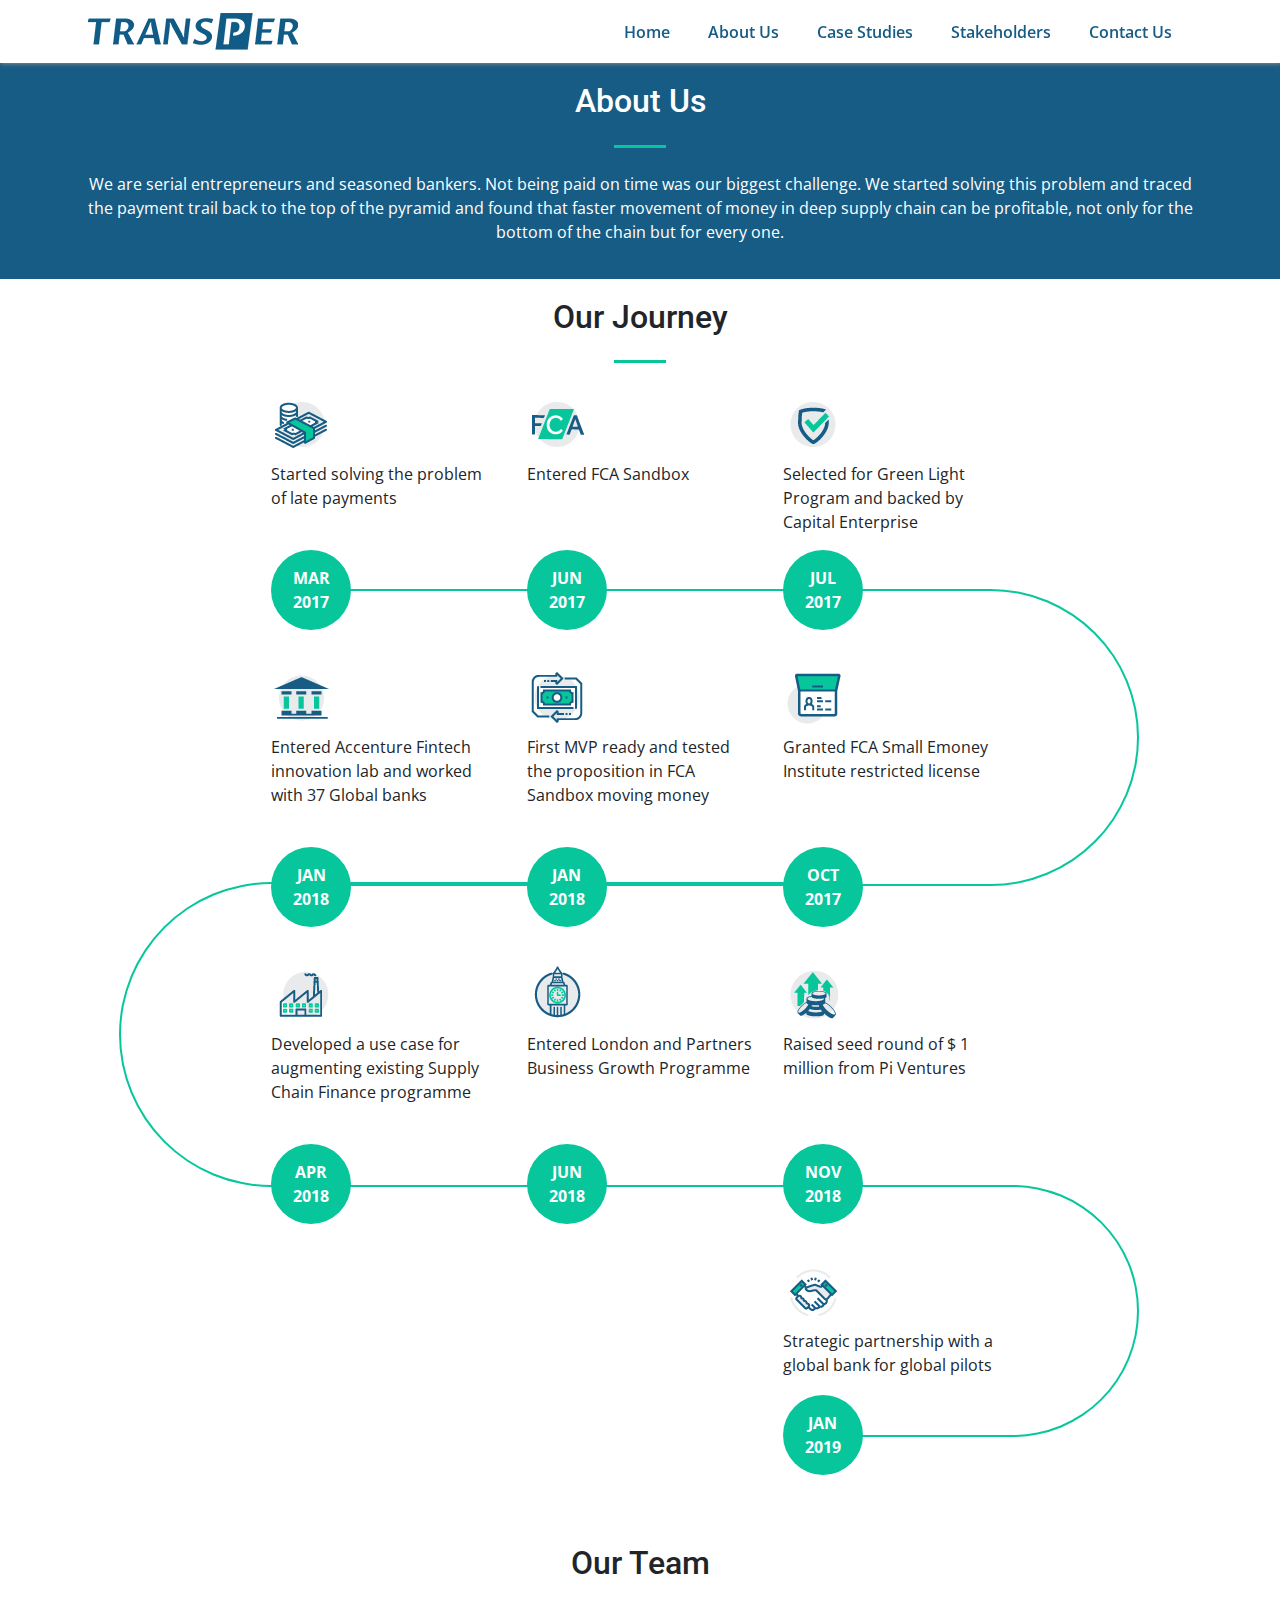
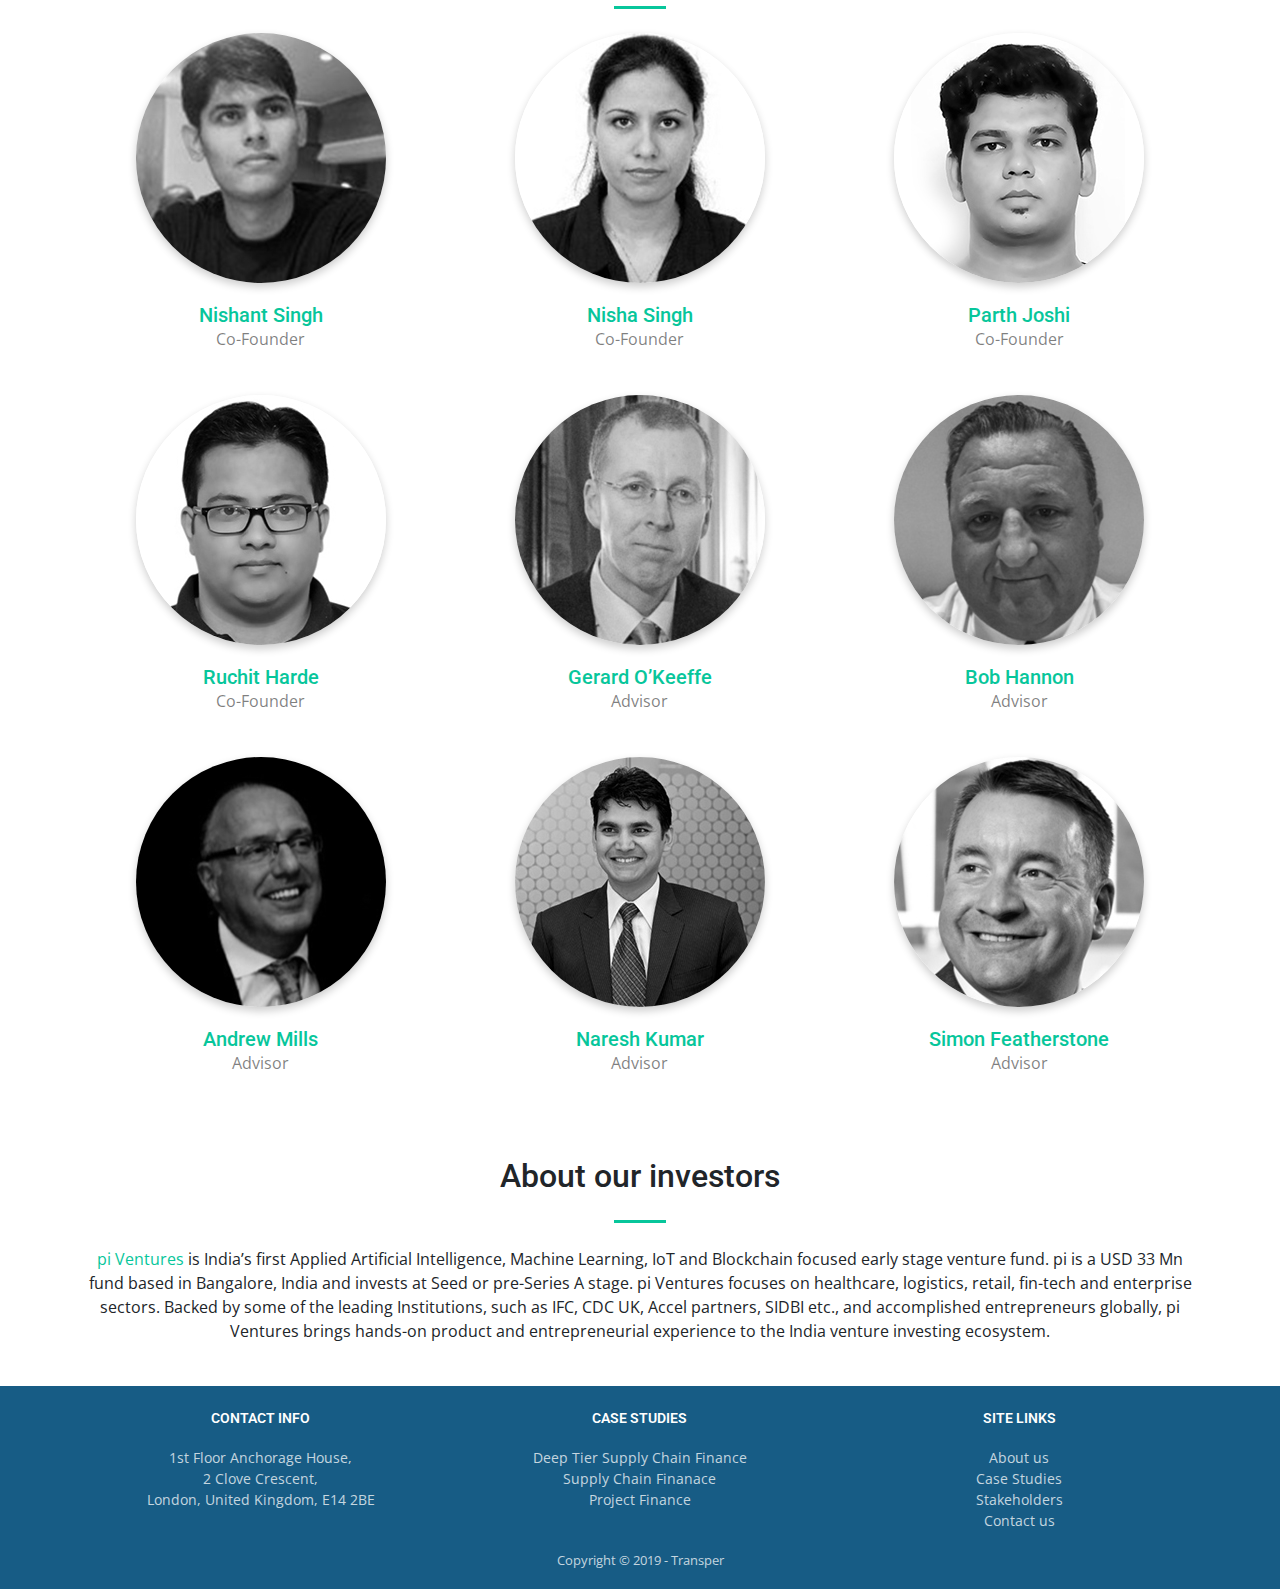
==== commit c308ce59: "updates" ====
--- a/about-us.html
+++ b/about-us.html
@@ -436,7 +436,7 @@
 	<!-- /.container -->
 	<section class="page-section" id="about">
 		<div class="col-lg-12 align-self-end masthead">
-			<h2 class="text-center mt-0">About Our Investors</h2>
+			<h2 class="text-center mt-0">About our investors</h2>
 			<hr class="divider my-4">
 		</div>
 		<div class="container">
@@ -496,4 +496,4 @@
 	<script src="vendor/bootstrap/js/bootstrap.bundle.min.js"></script>
 	<script src="js/creative.js"></script>
 </body>
-</html>
+</html>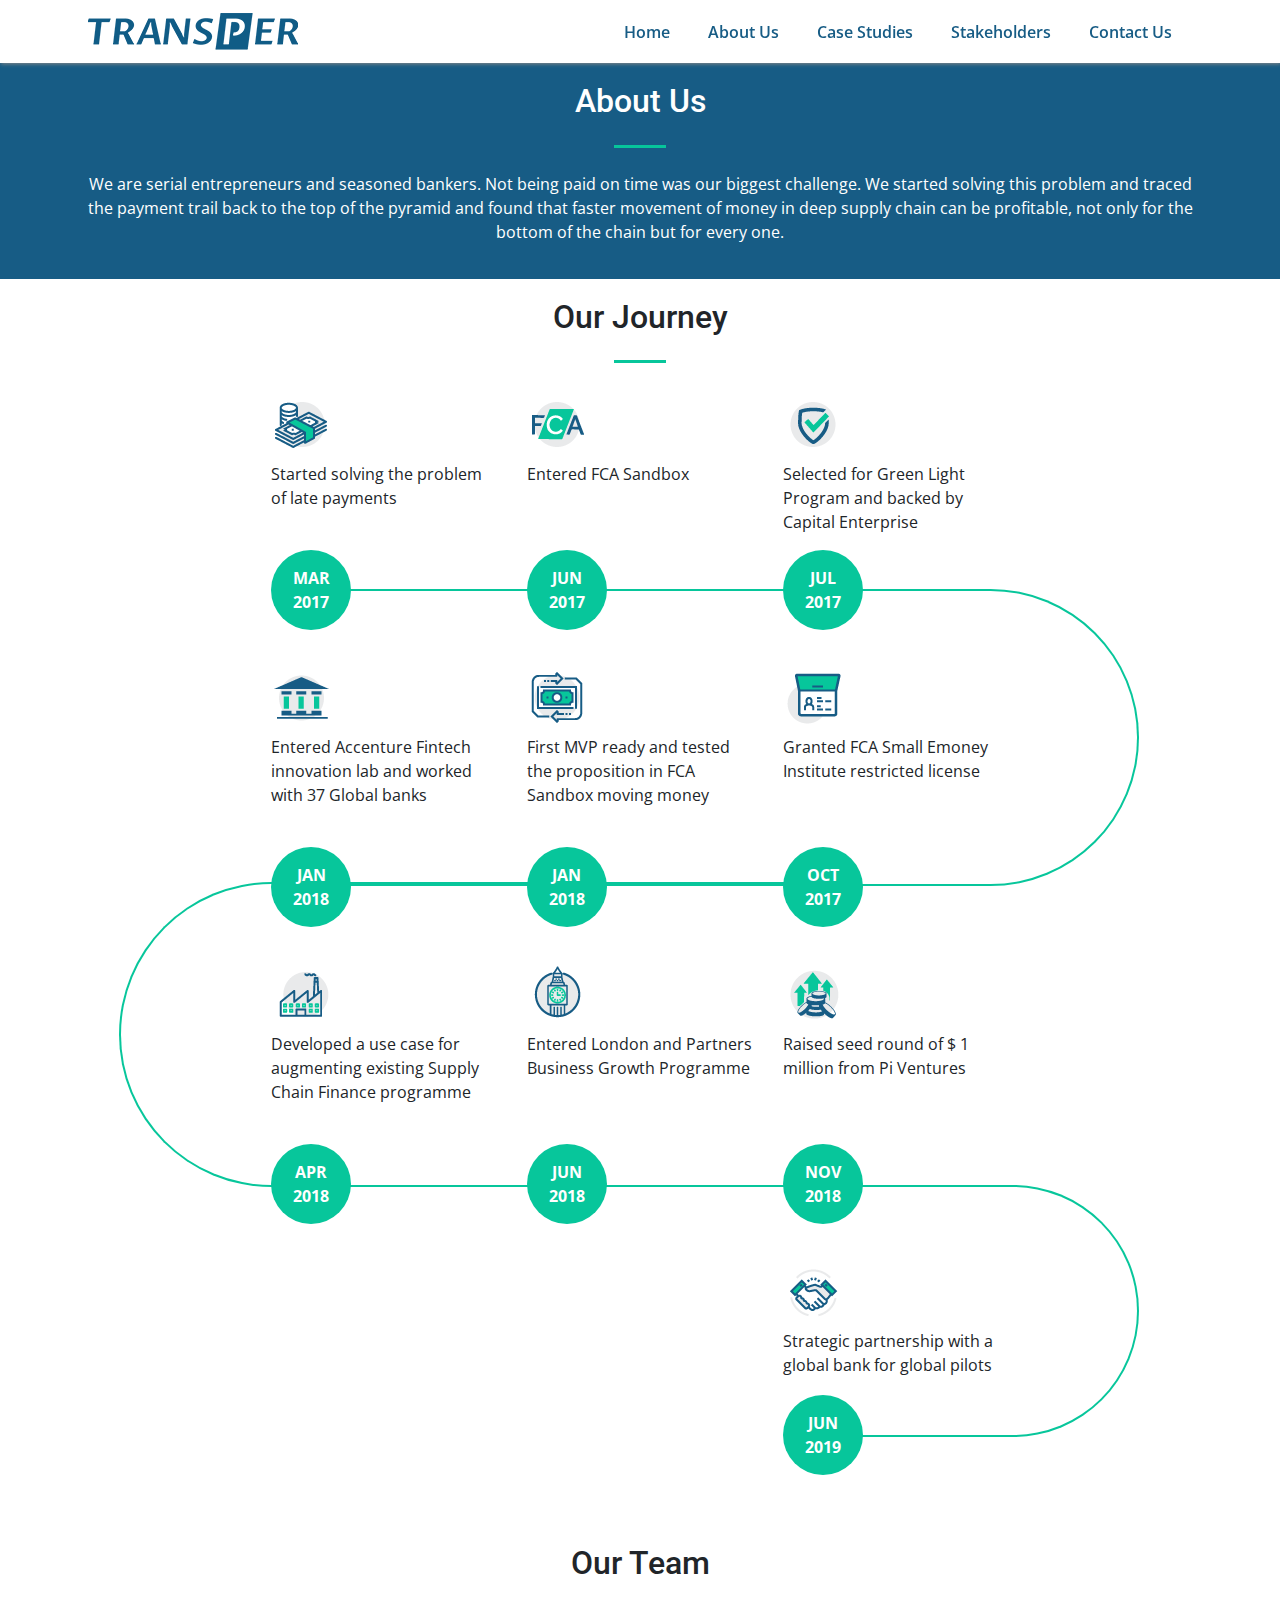
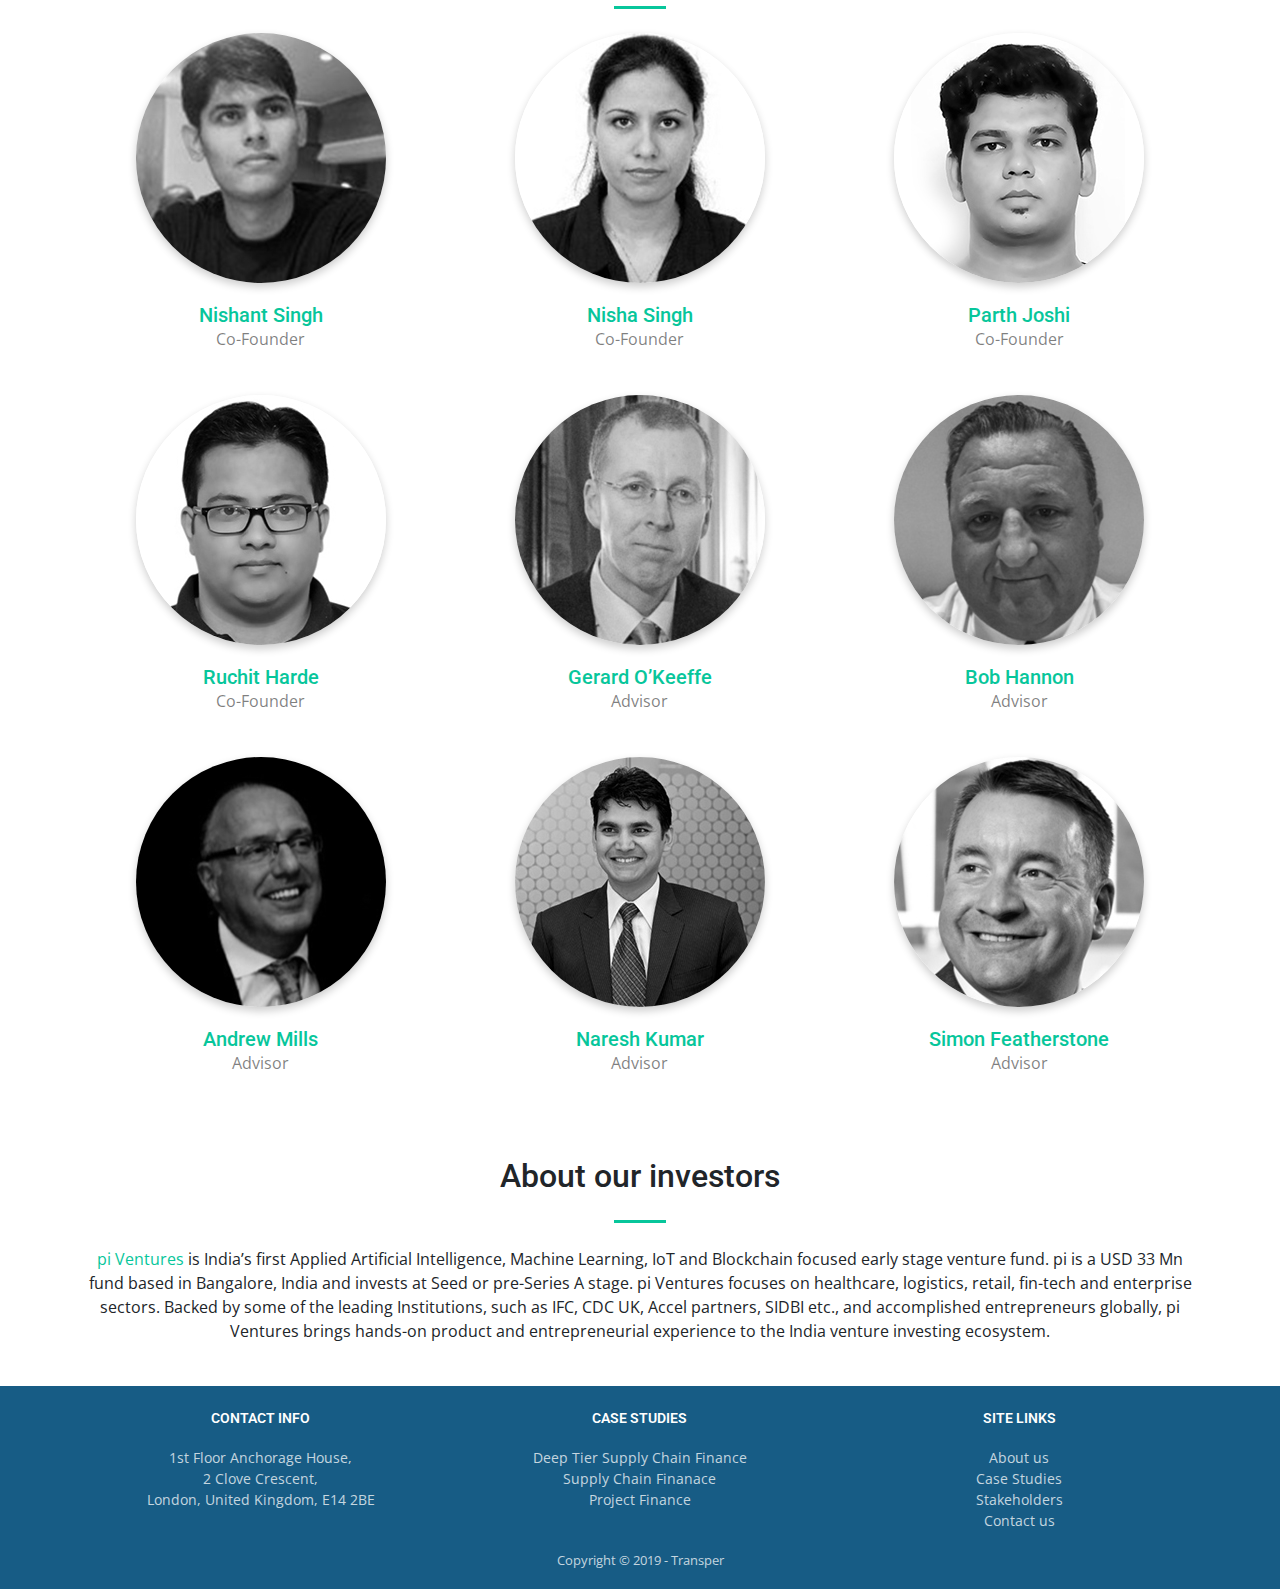
==== commit 0c7401e6: "Latest version - without glitch" ====
--- a/about-us.html
+++ b/about-us.html
@@ -294,7 +294,7 @@
 								<img src="img/journey/10.png" alt="Journey Icons" width="60">
 								<p class="cta-text">Strategic partnership with a global bank for global pilots</p>
 								<div class="dateSection">
-									<span>JAN</span><br>
+									<span>JUN</span><br>
 									<span>2019</span>
 								</div>
 							</div>
--- a/css/creative.css
+++ b/css/creative.css
@@ -11,6 +11,9 @@
  * Copyright 2011-2019 Twitter, Inc.
  * Licensed under MIT (https://github.com/twbs/bootstrap/blob/master/LICENSE)
  */
+
+
+
 
 :root {
 	--blue: #007bff;
@@ -12044,6 +12047,10 @@
 #mainNav .navbar-nav .nav-item .nav-link:hover {
 	color: #fff;
 }
+
+
+
+
 .innerContainer {
 	padding: 30px 0px;
 }
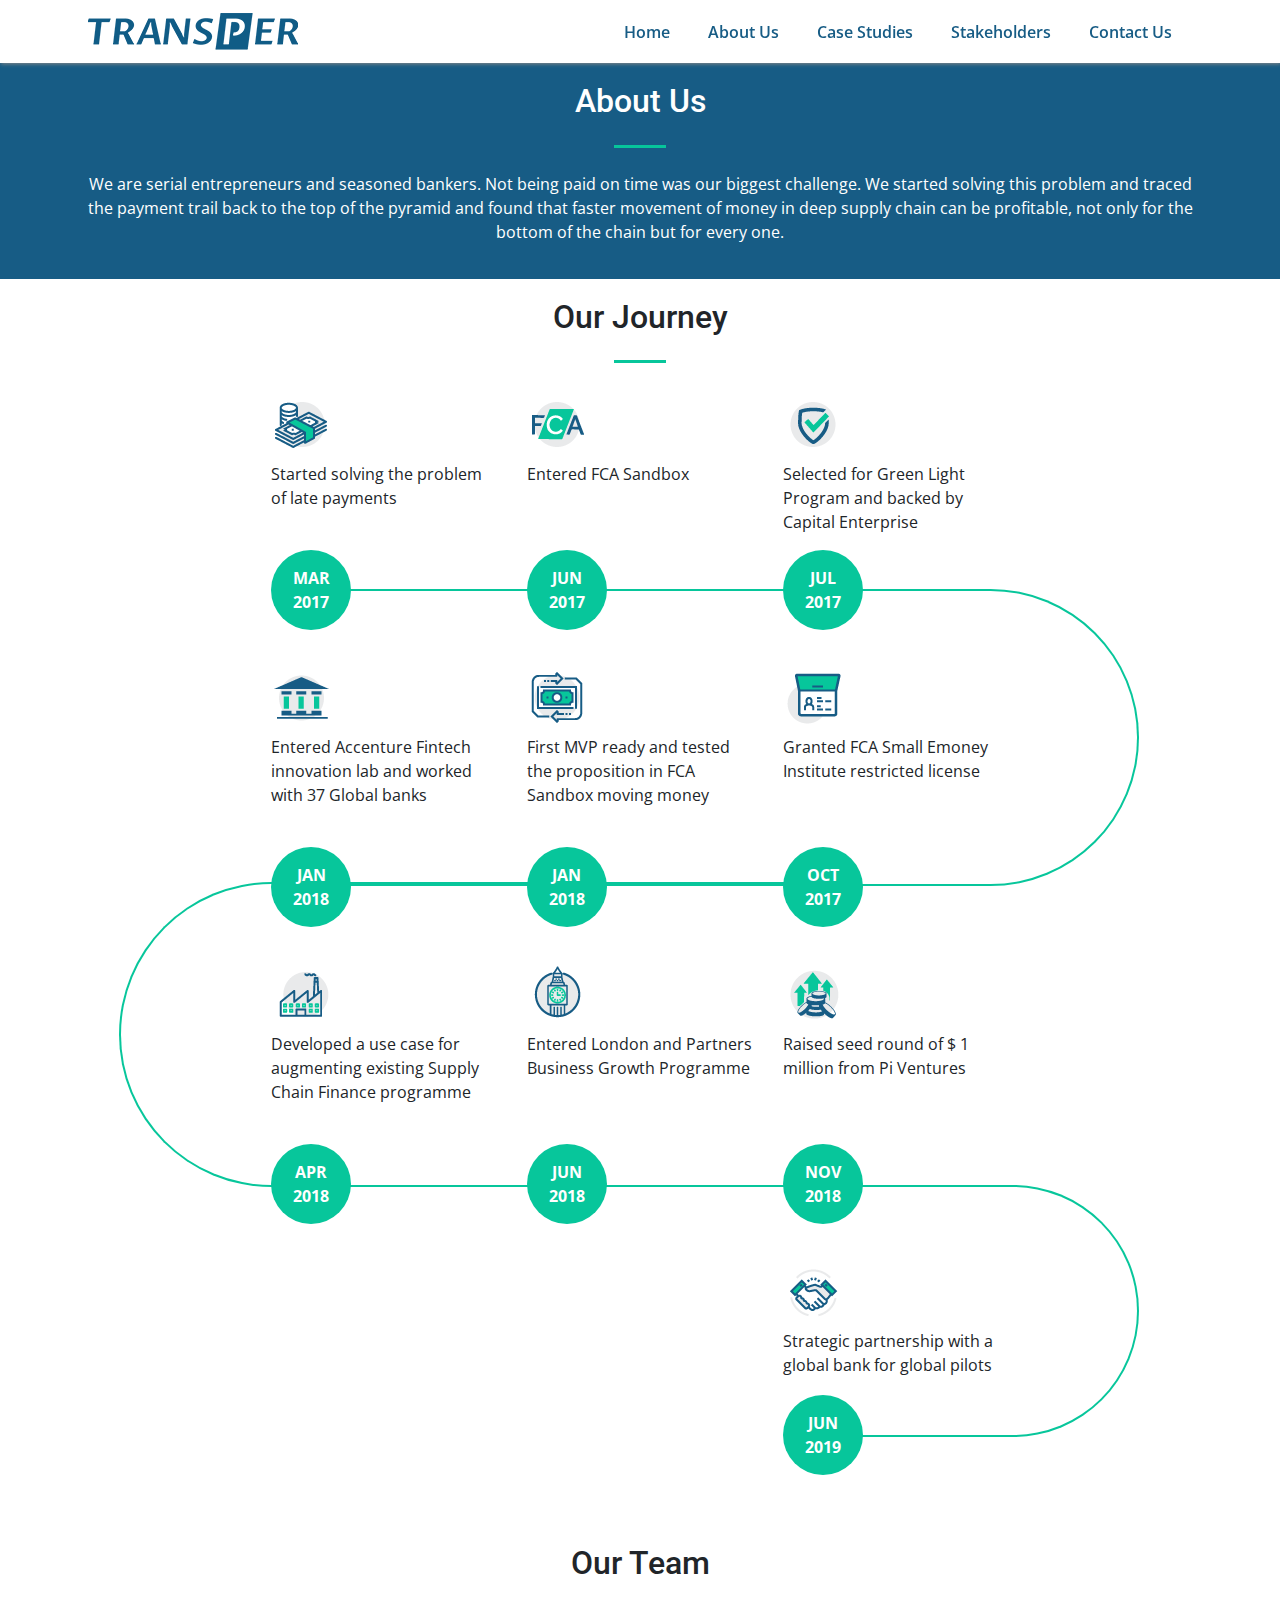
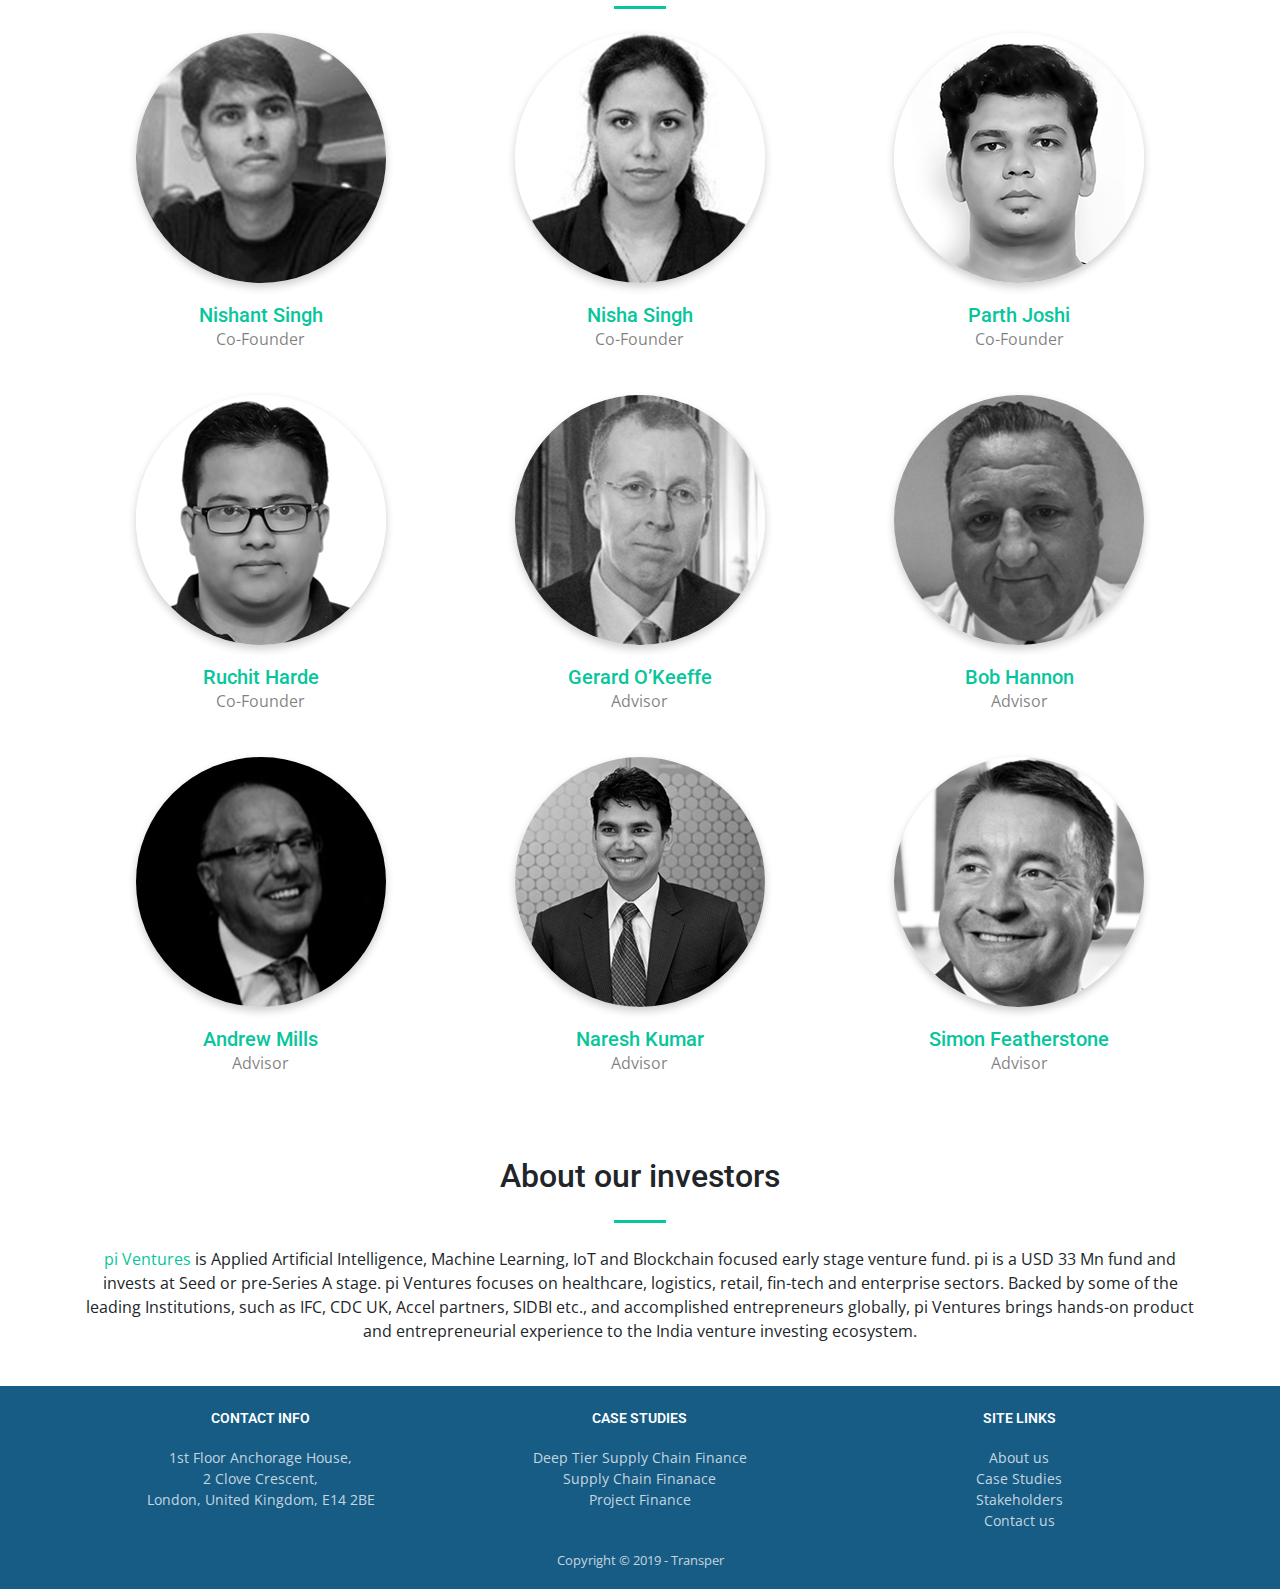
==== commit a308f5ae: "Jun 28 updates" ====
--- a/about-us.html
+++ b/about-us.html
@@ -444,7 +444,7 @@
 				<div class="col-sm-12 ">
 					<div class="row">
 						<div class="col-lg-12 text-center">
-							<p class="mb-4"><a href="http://www.piventures.in/" target="_blank">pi Ventures</a> is India’s first Applied Artificial Intelligence, Machine Learning, IoT and Blockchain focused early stage venture fund. pi is a USD 33 Mn fund based in Bangalore, India and invests at Seed or pre-Series A stage. pi Ventures focuses on healthcare, logistics, retail, fin-tech and enterprise sectors. Backed by some of the leading Institutions, such as IFC, CDC UK, Accel partners, SIDBI etc., and accomplished entrepreneurs globally, pi Ventures brings hands-on product and entrepreneurial experience to the India venture investing ecosystem.
+							<p class="mb-4"><a href="http://www.piventures.in/" target="_blank">pi Ventures</a> is Applied Artificial Intelligence, Machine Learning, IoT and Blockchain focused early stage venture fund. pi is a USD 33 Mn fund and invests at Seed or pre-Series A stage. pi Ventures focuses on healthcare, logistics, retail, fin-tech and enterprise sectors. Backed by some of the leading Institutions, such as IFC, CDC UK, Accel partners, SIDBI etc., and accomplished entrepreneurs globally, pi Ventures brings hands-on product and entrepreneurial experience to the India venture investing ecosystem.
 							</p>
 
 						</div>
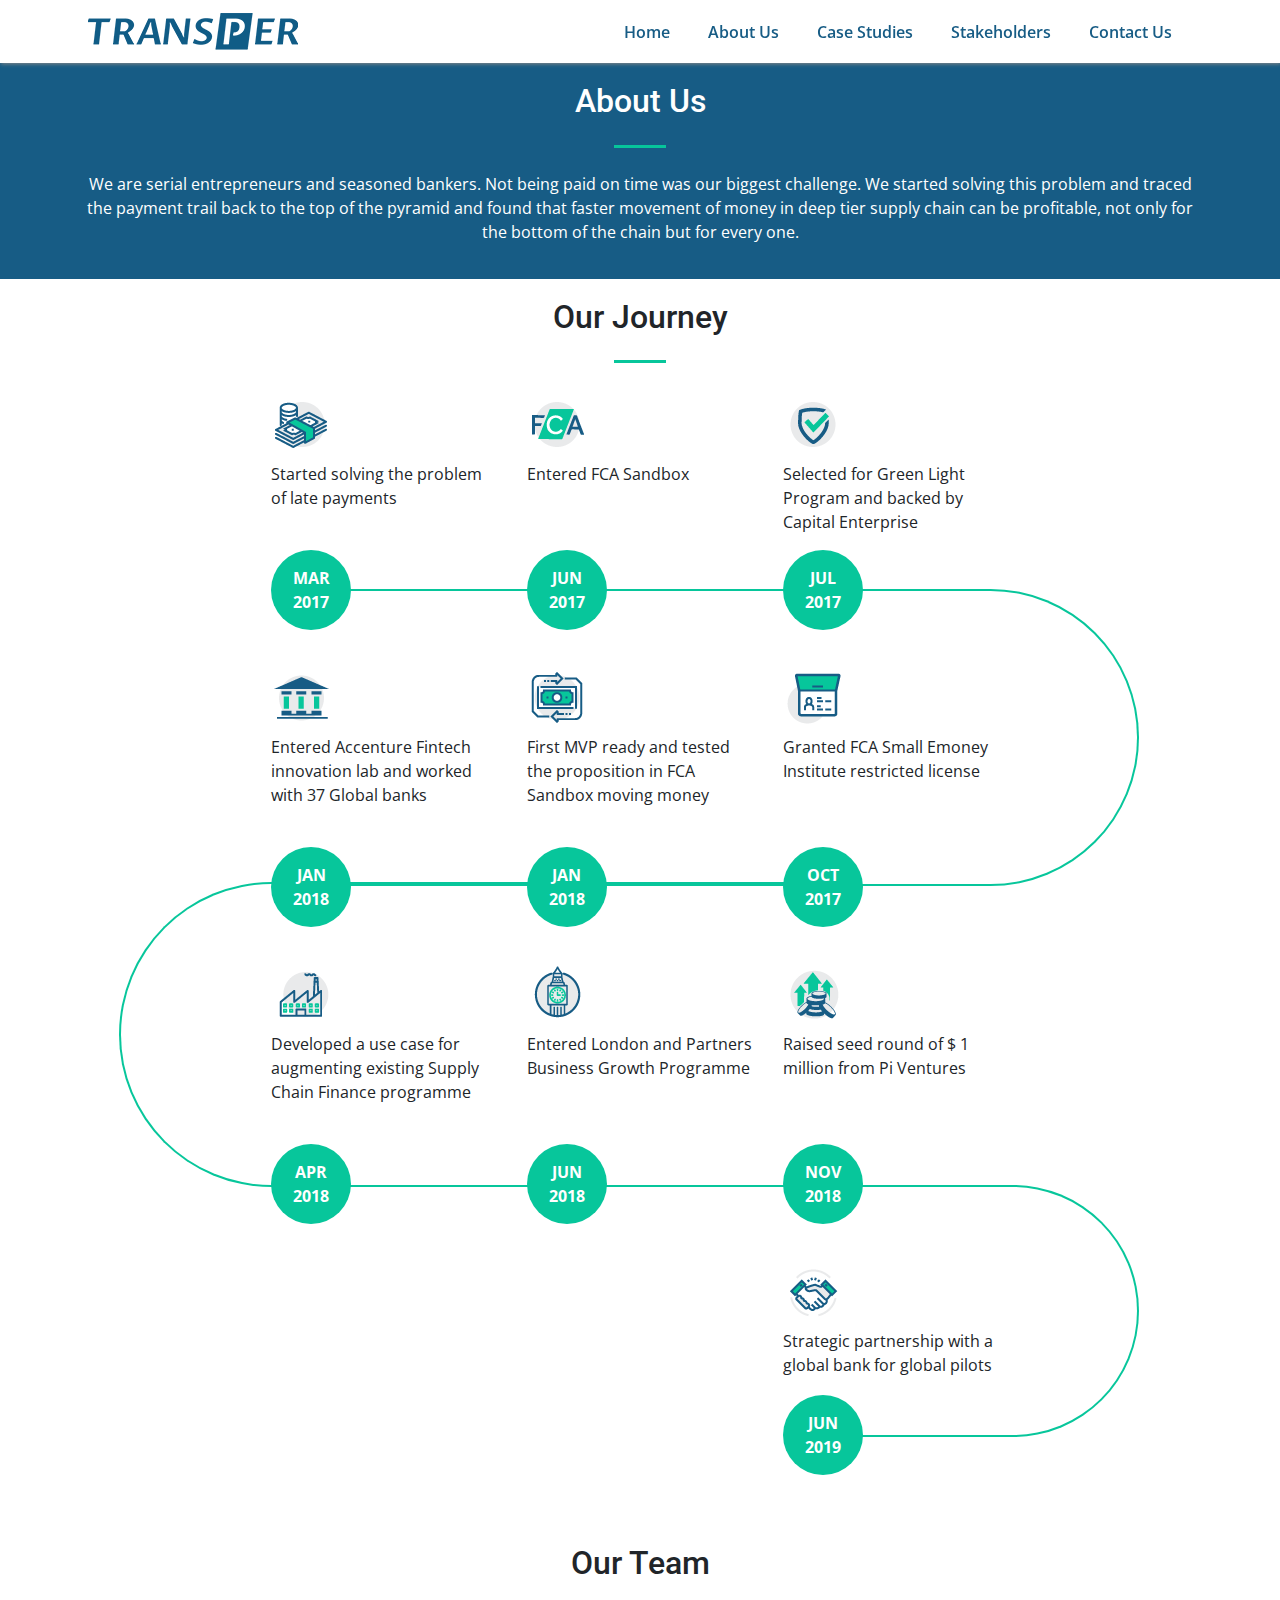
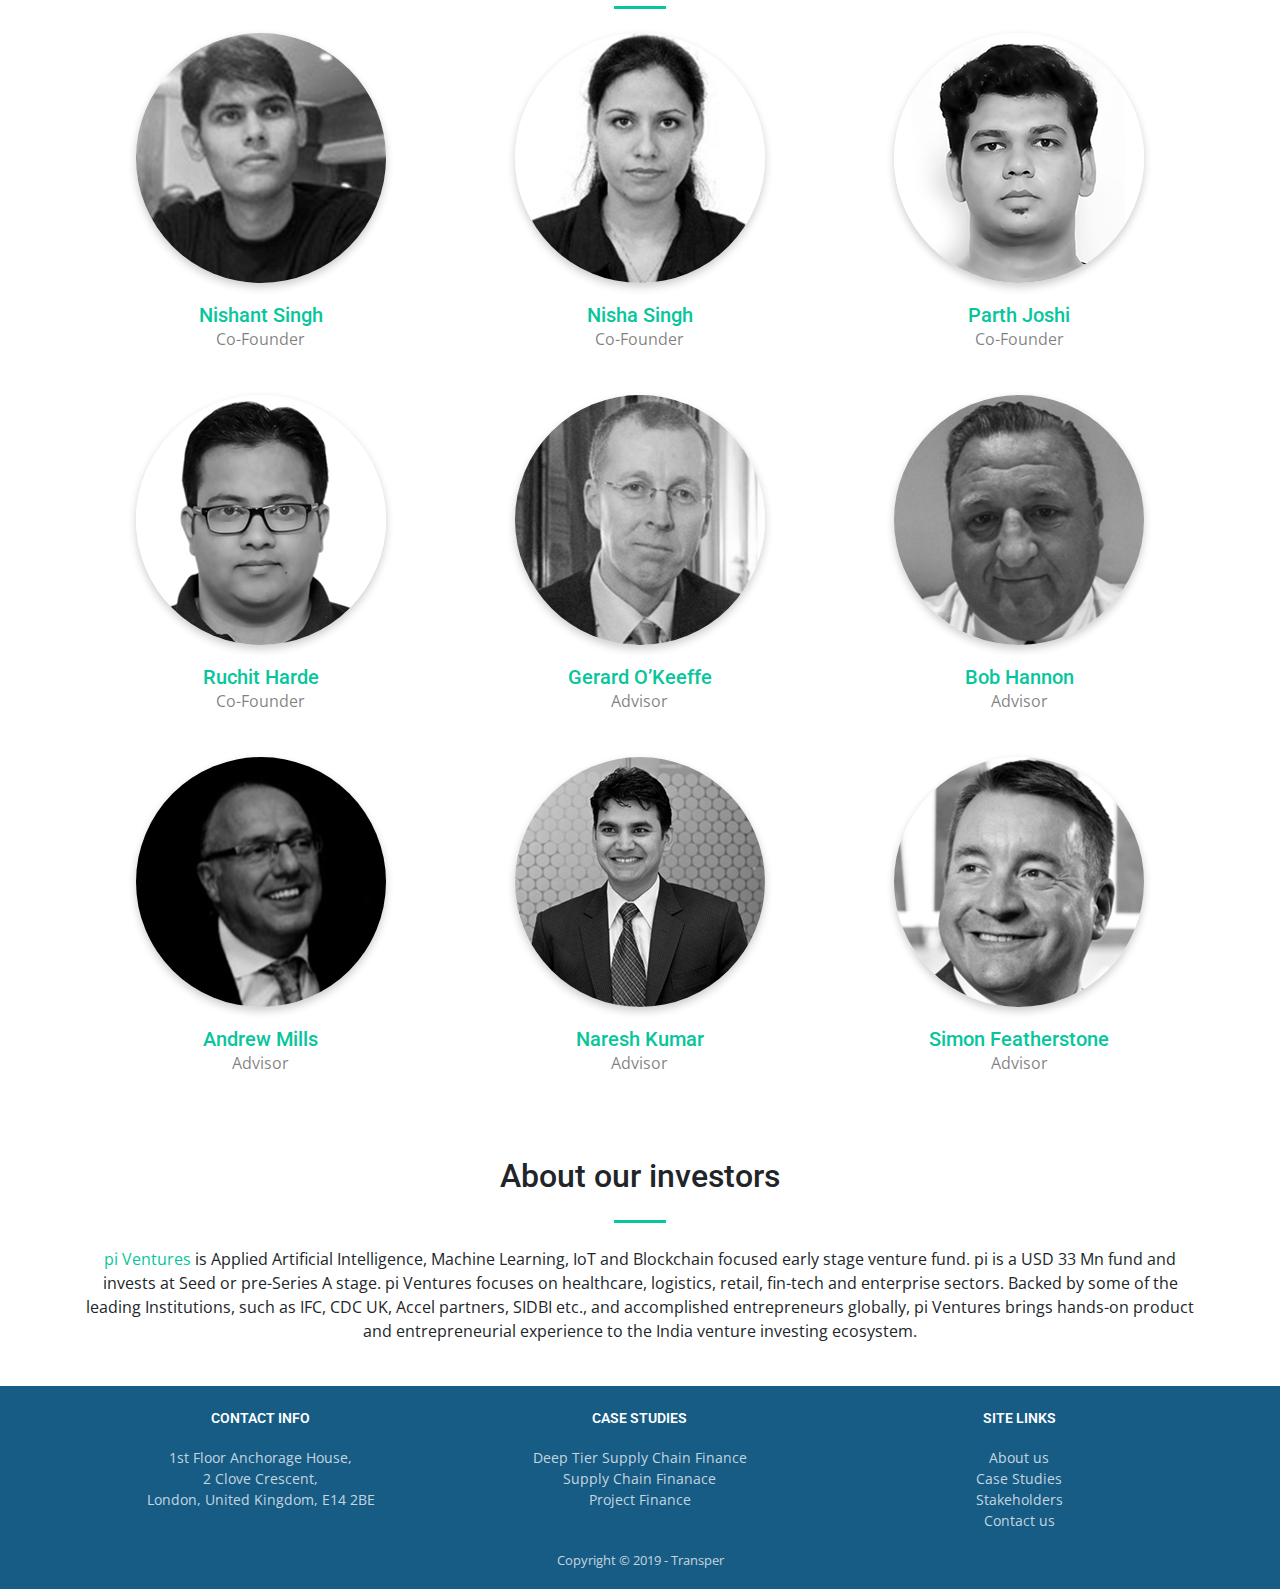
==== commit d41ebc08: "Final updates" ====
--- a/about-us.html
+++ b/about-us.html
@@ -11,7 +11,7 @@
 	<title>Transper</title>
 
 	<!-- Font Awesome Icons -->
-<!--	<link href="vendor/fontawesome-free/css/all.min.css" rel="stylesheet" type="text/css">-->
+		<link href="vendor/fontawesome-free/css/all.min.css" rel="stylesheet" type="text/css">
 	<link href="https://fonts.googleapis.com/css?family=Roboto::400,600,700,800,300,100" rel="stylesheet">
 	<link href="https://fonts.googleapis.com/css?family=Open+Sans:400,600,700,800,300,100" rel="stylesheet">
 	<link href="css/creative.css" rel="stylesheet">
@@ -123,12 +123,12 @@
 	section#team-section {
 		padding: 1.2rem 0;
 	}
-			
-		.team_membar .card-img-top {
-			filter: gray;
-			-webkit-filter: grayscale(1);
-			filter: grayscale(1);
-		}
+	
+	.team_membar .card-img-top {
+		filter: gray;
+		-webkit-filter: grayscale(1);
+		filter: grayscale(1);
+	}
 	/*	Our Journey Section*/
 
 </style>
@@ -173,7 +173,7 @@
 				<h2 class="text-center mt-0 text-white">About Us</h2>
 				<hr class="divider my-4">
 				<p class="text-white text-center">
-					We are serial entrepreneurs and seasoned bankers. Not being paid on time was our biggest challenge. We started solving this problem and traced the payment trail back to the top of the pyramid and found that faster movement of money in deep supply chain can be profitable, not only for the bottom of the chain but for every one.
+					We are serial entrepreneurs and seasoned bankers. Not being paid on time was our biggest challenge. We started solving this problem and traced the payment trail back to the top of the pyramid and found that faster movement of money in deep tier supply chain can be profitable, not only for the bottom of the chain but for every one.
 				</p>
 			</div>
 		</div>
@@ -225,8 +225,8 @@
 				</div>
 				<div class="sj-2">
 					<div class="row journeyTwo">
-						
-						
+
+
 						<div class="col-md-4">
 							<img src="img/journey/6.png" alt="Journey Icons" width="60">
 							<p class="cta-text">Entered Accenture Fintech innovation lab and worked with 37 Global banks</p>
@@ -338,7 +338,7 @@
 						</a>
 					</div>
 				</div>
-				
+
 				<!-- Team Member 3 -->
 				<div class="col-xl-4 col-md-6 mb-4">
 					<div class="card border-0  team_membar">
@@ -351,7 +351,7 @@
 						</a>
 					</div>
 				</div>
-				
+
 				<!-- Team Member 4 -->
 				<div class="col-xl-4 col-md-6 mb-4">
 					<div class="card border-0  team_membar">
@@ -364,7 +364,7 @@
 						</a>
 					</div>
 				</div>
-				
+
 				<!-- Team Member 5 -->
 				<div class="col-xl-4 col-md-6 mb-4">
 					<div class="card border-0  team_membar">
@@ -377,7 +377,7 @@
 						</a>
 					</div>
 				</div>
-				
+
 				<!-- Team Member 6 -->
 				<div class="col-xl-4 col-md-6 mb-4">
 					<div class="card border-0  team_membar">
@@ -456,37 +456,37 @@
 	<!-- Footer -->
 	<footer class="bg-black py-5" id="footer">
 		<div class="container">
-				<div class="row">
-					<div class="col-sm-4">
-						<div class="footercontent">
-							<h5 class="text-white">CONTACT INFO</h5>
-							<p class="text-white-75">1st Floor Anchorage House, <br>2 Clove Crescent, <br>London, United Kingdom, E14 2BE</p>
-						</div>
-					</div>
-
-					<div class="col-sm-4">
-						<div class="footercontent footer-sec-2">
-							<h5 class="text-white">CASE STUDIES</h5>
-							<ul class="text-white-75">
-								<li><a href="case-studies.html#transper-dtf" class="text-white-75">Deep Tier Supply Chain Finance</a></li>
-								<li><a href="case-studies.html#transper-scf" class="text-white-75">Supply Chain Finanace</a></li>
-								<li><a href="case-studies.html#transper-pf" class="text-white-75">Project Finance</a></li>
-							</ul>
-						</div>
-					</div>
-
-					<div class="col-sm-4">
-						<div class="footercontent footer-sec-2">
-							<h5 class="text-white">Site Links</h5>
-							<ul class="text-white-75">
-								<li><a href="about-us.html" class="text-white-75">About us</a></li>
-								<li><a href="case-studies.html" class="text-white-75">Case Studies</a></li>
-								<li><a href="stakeholders-engagement.html" class="text-white-75">Stakeholders</a></li>
-								<li><a href="contact-us.html" class="text-white-75">Contact us</a></li>
-							</ul>
-						</div>
-					</div>
-				</div>
+			<div class="row">
+				<div class="col-sm-4">
+					<div class="footercontent">
+						<h5 class="text-white">CONTACT INFO</h5>
+						<p class="text-white-75">1st Floor Anchorage House, <br>2 Clove Crescent, <br>London, United Kingdom, E14 2BE</p>
+					</div>
+				</div>
+
+				<div class="col-sm-4">
+					<div class="footercontent footer-sec-2">
+						<h5 class="text-white">CASE STUDIES</h5>
+						<ul class="text-white-75">
+							<li><a href="case-studies.html#transper-dtf" class="text-white-75">Deep Tier Supply Chain Finance</a></li>
+							<li><a href="case-studies.html#transper-scf" class="text-white-75">Supply Chain Finanace</a></li>
+							<li><a href="case-studies.html#transper-pf" class="text-white-75">Project Finance</a></li>
+						</ul>
+					</div>
+				</div>
+
+				<div class="col-sm-4">
+					<div class="footercontent footer-sec-2">
+						<h5 class="text-white">Site Links</h5>
+						<ul class="text-white-75">
+							<li><a href="about-us.html" class="text-white-75">About us</a></li>
+							<li><a href="case-studies.html" class="text-white-75">Case Studies</a></li>
+							<li><a href="stakeholders-engagement.html" class="text-white-75">Stakeholders</a></li>
+							<li><a href="contact-us.html" class="text-white-75">Contact us</a></li>
+						</ul>
+					</div>
+				</div>
+			</div>
 			<div class="small text-white-75 text-center">Copyright &copy; 2019 - Transper</div>
 		</div>
 	</footer>
@@ -496,4 +496,5 @@
 	<script src="vendor/bootstrap/js/bootstrap.bundle.min.js"></script>
 	<script src="js/creative.js"></script>
 </body>
-</html>+
+</html>
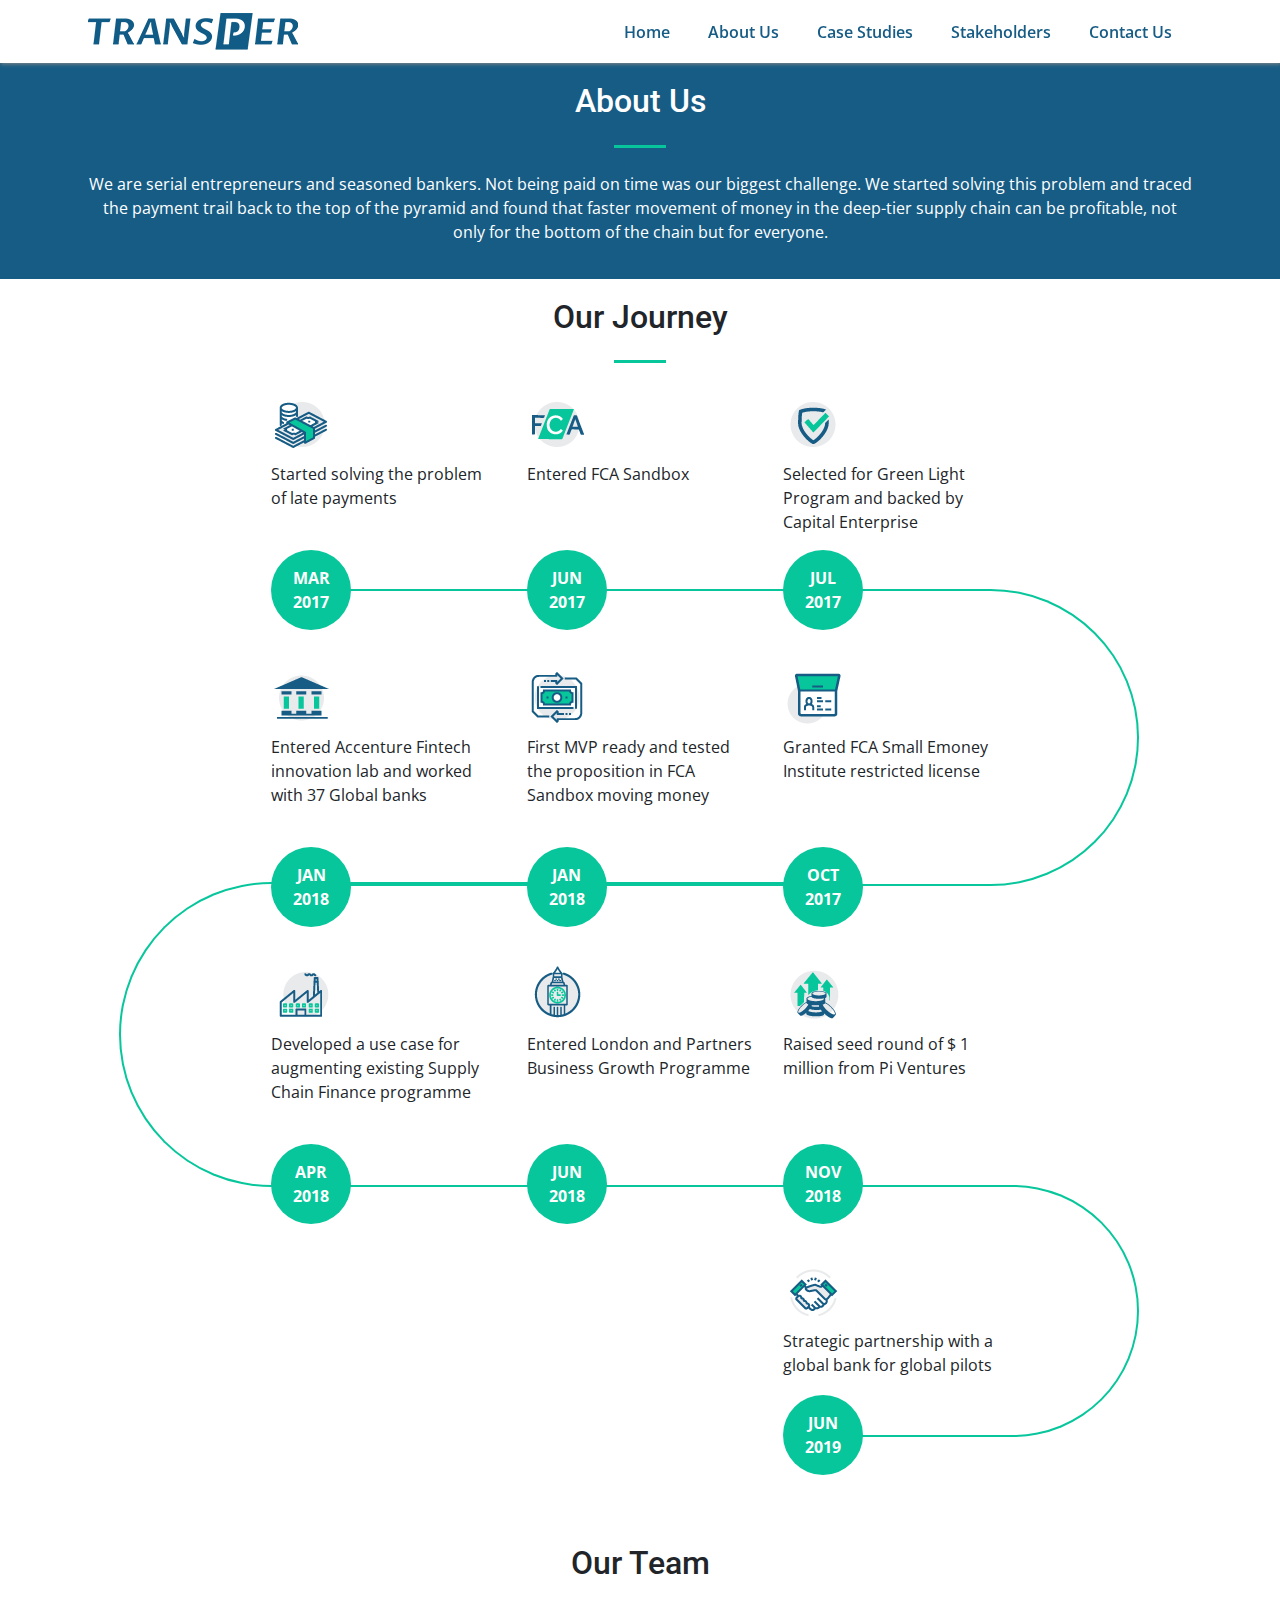
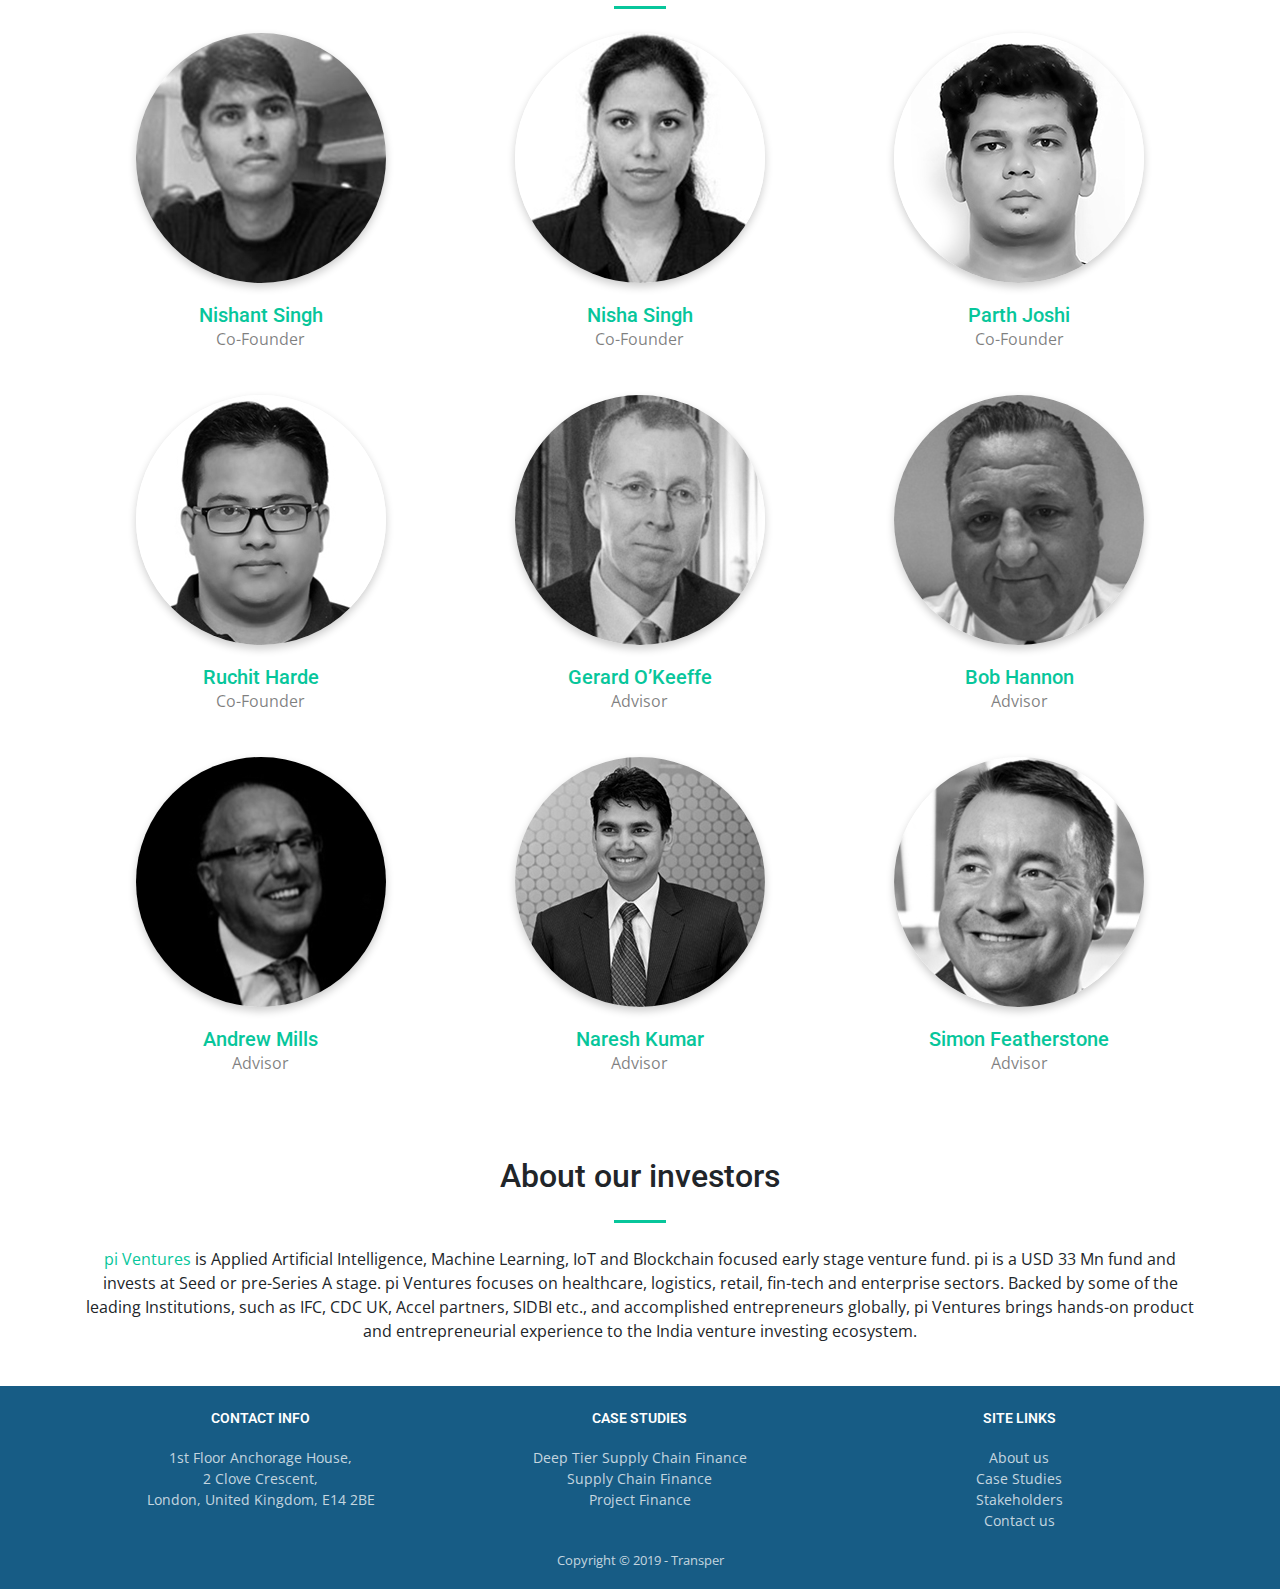
==== commit 9bc99f5d: "July 1st updates" ====
--- a/about-us.html
+++ b/about-us.html
@@ -173,7 +173,7 @@
 				<h2 class="text-center mt-0 text-white">About Us</h2>
 				<hr class="divider my-4">
 				<p class="text-white text-center">
-					We are serial entrepreneurs and seasoned bankers. Not being paid on time was our biggest challenge. We started solving this problem and traced the payment trail back to the top of the pyramid and found that faster movement of money in deep tier supply chain can be profitable, not only for the bottom of the chain but for every one.
+					We are serial entrepreneurs and seasoned bankers. Not being paid on time was our biggest challenge. We started solving this problem and traced the payment trail back to the top of the pyramid and found that faster movement of money in the deep-tier supply chain can be profitable, not only for the bottom of the chain but for everyone.  
 				</p>
 			</div>
 		</div>
@@ -469,7 +469,7 @@
 						<h5 class="text-white">CASE STUDIES</h5>
 						<ul class="text-white-75">
 							<li><a href="case-studies.html#transper-dtf" class="text-white-75">Deep Tier Supply Chain Finance</a></li>
-							<li><a href="case-studies.html#transper-scf" class="text-white-75">Supply Chain Finanace</a></li>
+							<li><a href="case-studies.html#transper-scf" class="text-white-75">Supply Chain Finance</a></li>
 							<li><a href="case-studies.html#transper-pf" class="text-white-75">Project Finance</a></li>
 						</ul>
 					</div>
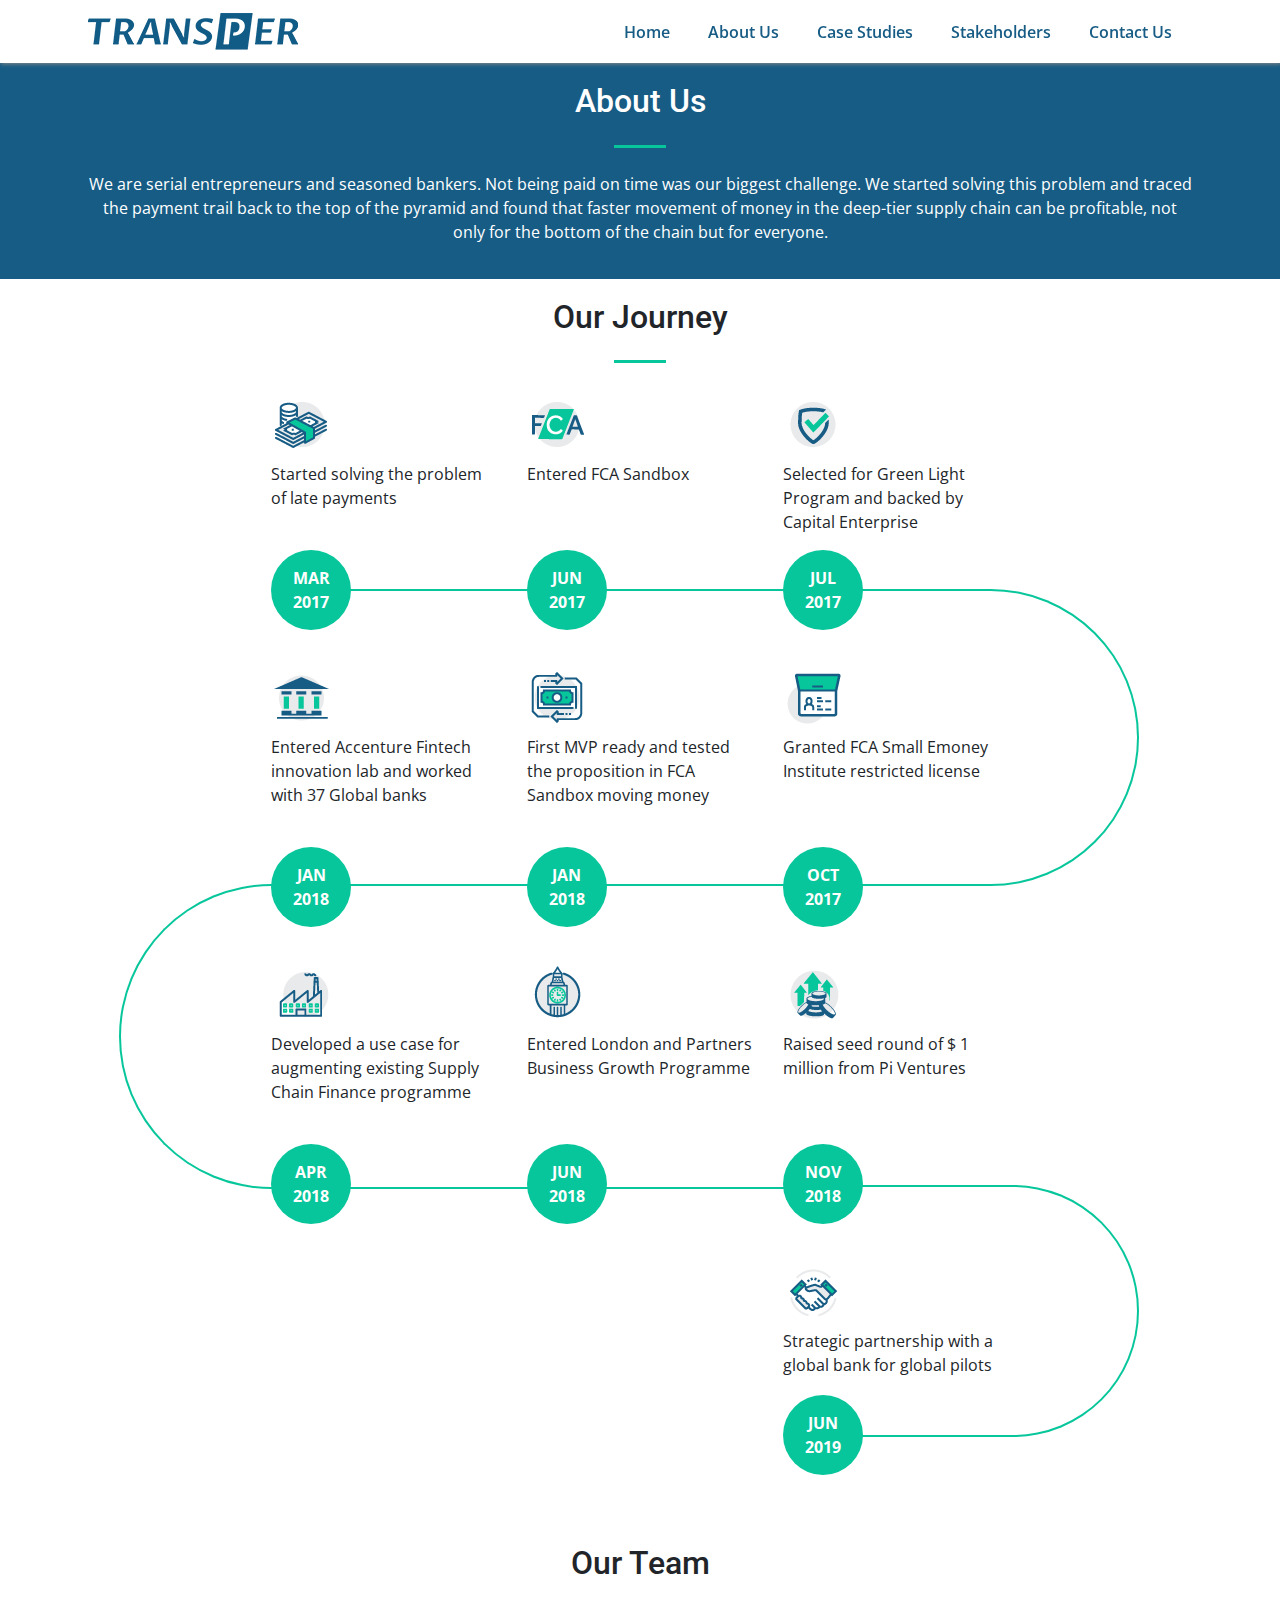
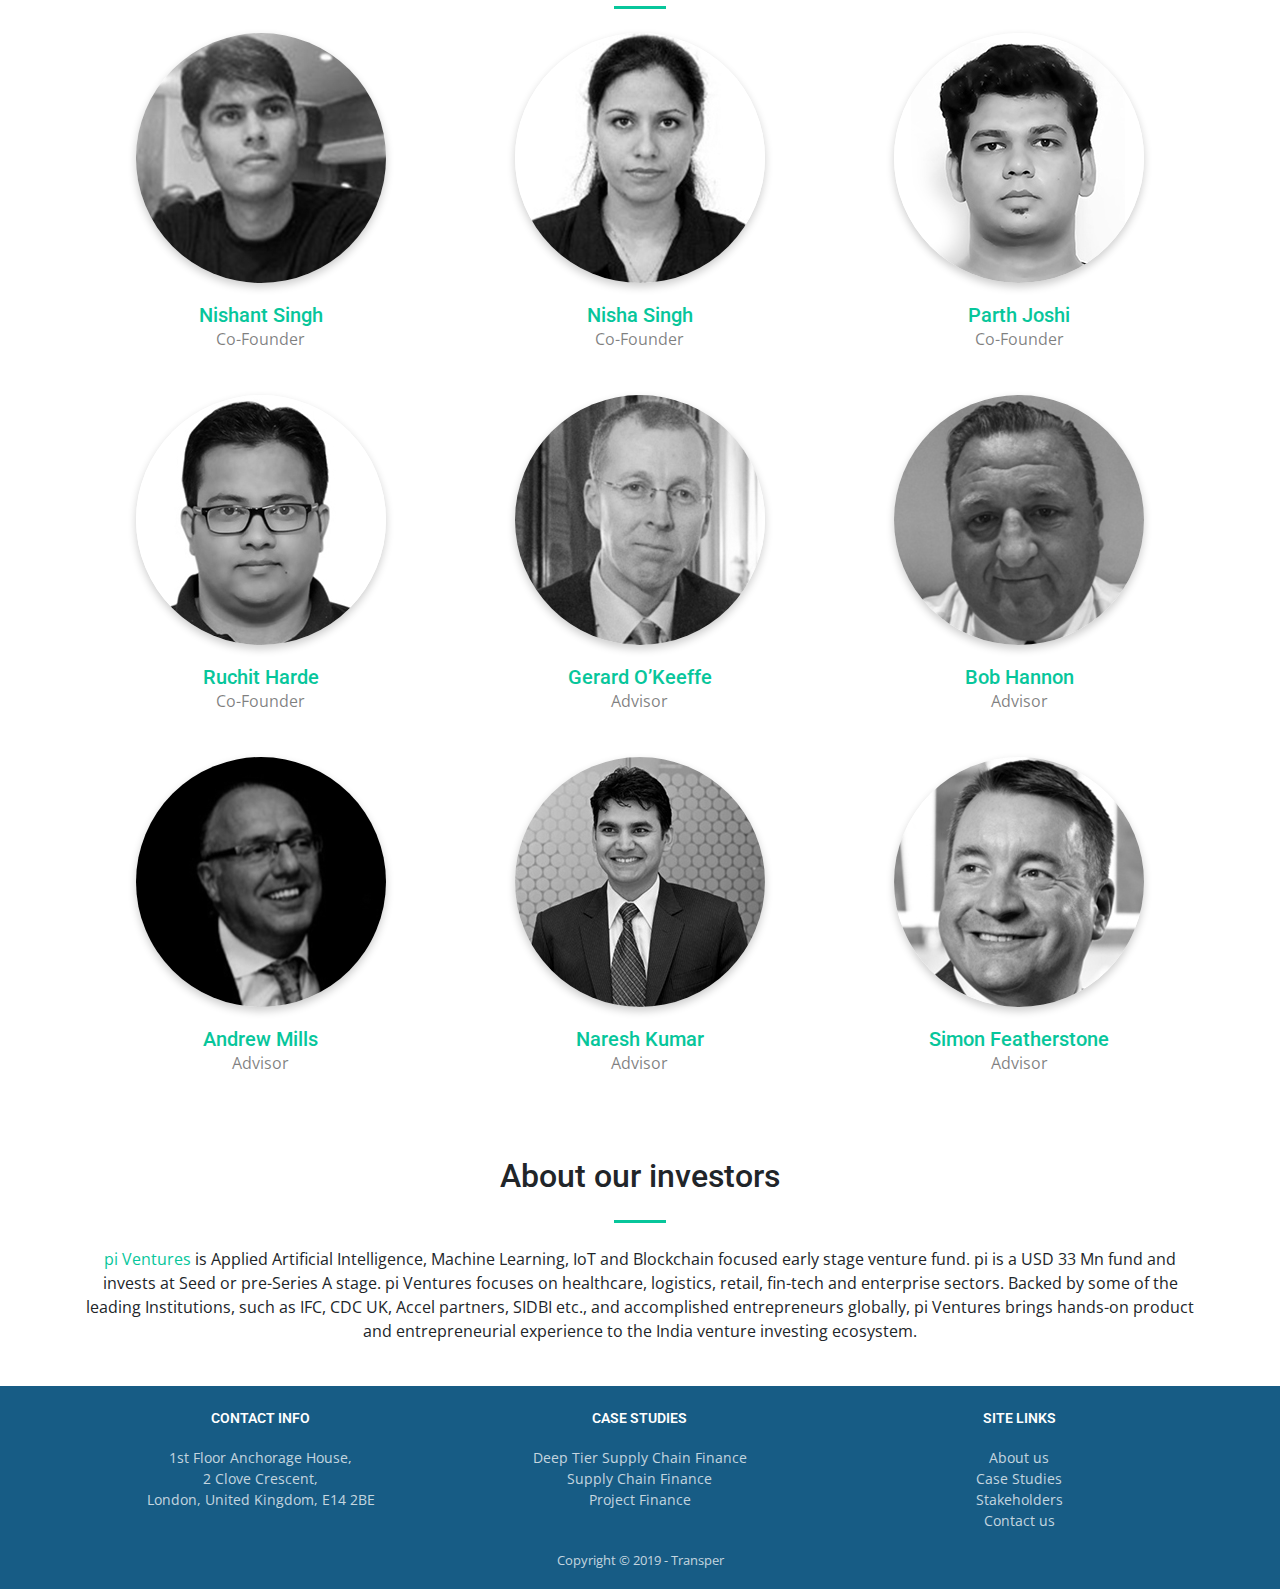
==== commit 042c9f08: "Fixed about us page border bug" ====
--- a/about-us.html
+++ b/about-us.html
@@ -9,9 +9,6 @@
 	<meta name="author" content="">
 	<link rel="shortcut icon" type="image/x-icon" href="./img/favicon.ico">
 	<title>Transper</title>
-
-	<!-- Font Awesome Icons -->
-		<link href="vendor/fontawesome-free/css/all.min.css" rel="stylesheet" type="text/css">
 	<link href="https://fonts.googleapis.com/css?family=Roboto::400,600,700,800,300,100" rel="stylesheet">
 	<link href="https://fonts.googleapis.com/css?family=Open+Sans:400,600,700,800,300,100" rel="stylesheet">
 	<link href="css/creative.css" rel="stylesheet">
@@ -71,7 +68,7 @@
 			display: block;
 			min-height: 305px;
 			position: absolute;
-			top: 77%;
+			top: 77.5%;
 			left: 3%;
 			border-right: 0px;
 			z-index: 0;
@@ -130,7 +127,21 @@
 		filter: grayscale(1);
 	}
 	/*	Our Journey Section*/
-
+	@media only screen and (min-width:1400px) {
+	.sj-2::before {
+			border: 2px solid #07c69b;
+			border-radius: 240px 0px 0px 240px;
+			content: '';
+			width: 65%;
+			display: block;
+			min-height: 305px;
+			position: absolute;
+			top: 77.7%;
+			left: 3%;
+			border-right: 0px;
+			z-index: 0;
+		}
+	}
 </style>
 
 <body id="page-top">
